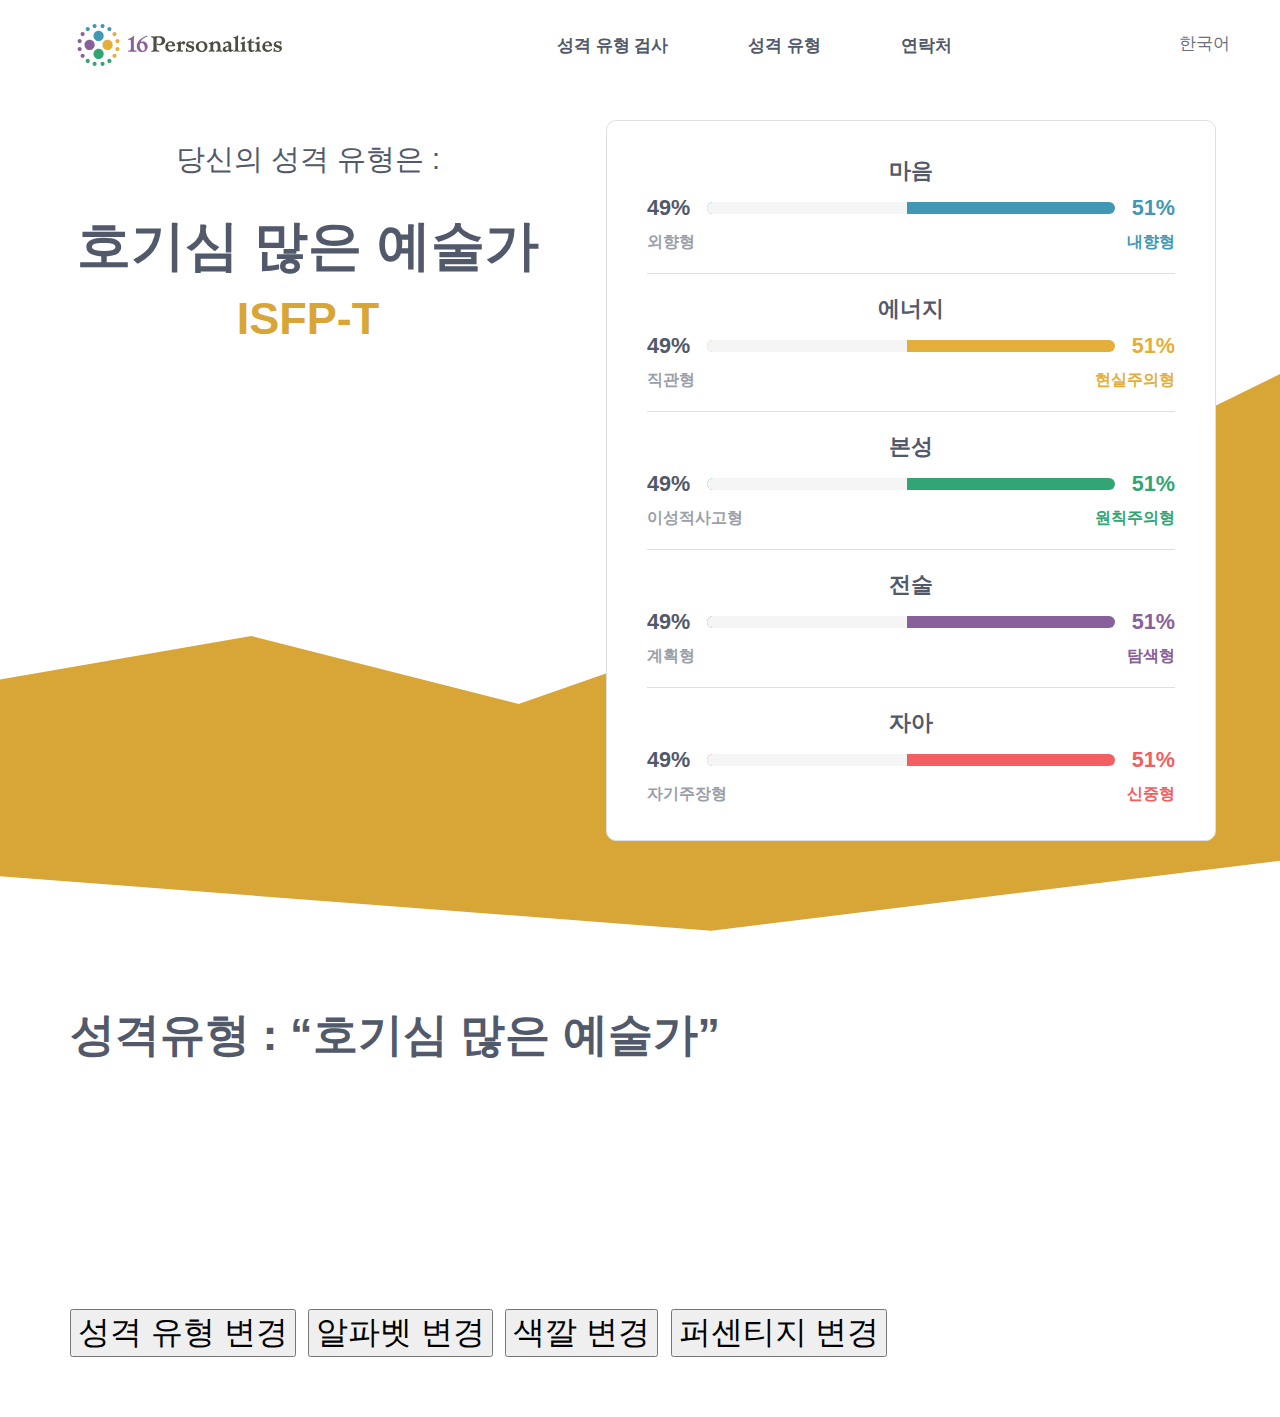
==== mbti/index.html @ fb9e50d7 "Add files via upload" ====
<!DOCTYPE html>
<!-- saved from url=(0051)file:///C:/Users/dosa5/Desktop/16Personalities.html -->
<html lang="ko" style="--sticky-sidebar-top:80px;"><head><meta http-equiv="Content-Type" content="text/html; charset=UTF-8">

    <script src="./index_files/jquery-latest.js.다운로드"></script>

                    
<meta http-equiv="X-UA-Compatible" content="IE=edge">
<meta name="viewport" content="width=device-width, initial-scale=1">
<meta name="description" content="">
<meta name="author" content="">

<meta name="csrf-token" content="f0OkvhIRLEYb7i3BD567jKEDoa2pH8Lxc7ZVEc0E">
<meta name="app-version" content="v2.1.1">
<meta name="app-jscdn" content="https://static.neris-assets.com/">
<meta name="app-bs-uid" content="0">
<meta name="api-token" content="">
<meta name="app-locale" content="ko">


<meta property="og:site_name" content="16Personalities">
<meta property="og:url" content="https://www.16personalities.com/ko/%ec%84%b1%ea%b2%a9%ec%9c%a0%ed%98%95-isfp">
<meta property="og:image" content="https://static.neris-assets.com/images/personality-types/headers/fb/isfp-personality-type-header.png">


<title>

    
                    성격유형 : “호기심 많은 예술가” | 16Personalities</title>

    
<link rel="icon" type="image/png" href="https://static.neris-assets.com/images/favicons/favicon-96x96.png" sizes="96x96">
<link rel="icon" type="image/png" href="https://static.neris-assets.com/images/favicons/favicon-32x32.png" sizes="32x32">
<link rel="icon" type="image/png" href="https://static.neris-assets.com/images/favicons/favicon-16x16.png" sizes="16x16">


<link rel="stylesheet" href="./index_files/main-core--7c6d5d.css">
<link rel="stylesheet" href="./index_files/fonts--141580.css">


<link href="./index_files/css2" rel="stylesheet">
<link rel="stylesheet" href="./index_files/font-awesome--0d9504.css">

    <link rel="stylesheet" href="./index_files/international--3be96a.css">
     <link href="./index_files/international--large--d0b7ce.css" rel="stylesheet" media="screen and (min-width: 768px)">
 

 <link href="./index_files/large--2b99c9.css" rel="stylesheet" media="screen and (min-width: 768px)">
 
<link href="./index_files/print--f081cc.css" rel="stylesheet" media="print">

    <link href="./index_files/css" rel="stylesheet" type="text/css">

<link rel="canonical" href="https://www.16personalities.com/ko/%EC%84%B1%EA%B2%A9%EC%9C%A0%ED%98%95-isfp">


    
        <link rel="alternate" hreflang="en" href="https://www.16personalities.com/isfp-personality">
            <link rel="alternate" hreflang="ar" href="https://www.16personalities.com/ar/%d8%b4%d8%ae%d8%b5%d9%8a%d8%a9-isfp">
                <link rel="alternate" hreflang="bg" href="https://www.16personalities.com/bg/%d0%bb%d0%b8%d1%87%d0%bd%d0%be%d1%81%d1%82%d0%b5%d0%bd-%d1%82%d0%b8%d0%bf-isfp">
                <link rel="alternate" hreflang="ch" href="https://www.16personalities.com/ch/isfp-%e4%ba%ba%e6%a0%bc">
                <link rel="alternate" hreflang="cs" href="https://www.16personalities.com/cs/isfp-osobnost">
                <link rel="alternate" hreflang="da" href="https://www.16personalities.com/da/isfp-personlighed">
                <link rel="alternate" hreflang="de" href="https://www.16personalities.com/de/isfp-personlichkeit">
                <link rel="alternate" hreflang="ee" href="https://www.16personalities.com/ee/isfp-isiksus">
                <link rel="alternate" hreflang="es" href="https://www.16personalities.com/es/personalidad-isfp">
                <link rel="alternate" hreflang="el" href="https://www.16personalities.com/el/%cf%84%cf%8d%cf%80%ce%bf%cf%82-%cf%80%cf%81%ce%bf%cf%83%cf%89%cf%80%ce%b9%ce%ba%cf%8c%cf%84%ce%b7%cf%84%ce%b1%cf%82-isfp">
                <link rel="alternate" hreflang="fa" href="https://www.16personalities.com/fa/isfp-%d8%b4%d8%ae%d8%b5%db%8c%d8%aa">
                <link rel="alternate" hreflang="fi" href="https://www.16personalities.com/fi/isfp-persoonallisuus">
                <link rel="alternate" hreflang="fr" href="https://www.16personalities.com/fr/la-personnalite-isfp">
                <link rel="alternate" hreflang="he" href="https://www.16personalities.com/he/isfp-%d7%90%d7%99%d7%a9%d7%99%d7%95%d7%aa">
                <link rel="alternate" hreflang="hi" href="https://www.16personalities.com/hi/isfp-%e0%a4%b5%e0%a5%8d%e0%a4%af%e0%a4%95%e0%a5%8d%e0%a4%a4%e0%a4%bf%e0%a4%a4%e0%a5%8d%e0%a4%b5">
                <link rel="alternate" hreflang="hr" href="https://www.16personalities.com/hr/isfp-osobnost">
                <link rel="alternate" hreflang="hu" href="https://www.16personalities.com/hu/az-isfp-szem%c3%a9lyis%c3%a9g">
                <link rel="alternate" hreflang="id" href="https://www.16personalities.com/id/kepribadian-isfp">
                <link rel="alternate" hreflang="is" href="https://www.16personalities.com/is/pers%c3%b3nuleiki-isfp">
                <link rel="alternate" hreflang="it" href="https://www.16personalities.com/it/personalita-isfp">
                <link rel="alternate" hreflang="ja" href="https://www.16personalities.com/ja/isfp%e5%9e%8b%e3%81%ae%e6%80%a7%e6%a0%bc">
                            <link rel="alternate" hreflang="nl" href="https://www.16personalities.com/nl/isfp-persoonlijkheid">
                <link rel="alternate" hreflang="no" href="https://www.16personalities.com/no/isfp-personlighet">
                <link rel="alternate" hreflang="pl" href="https://www.16personalities.com/pl/osobowosc-isfp">
                <link rel="alternate" hreflang="br" href="https://www.16personalities.com/br/personalidade-isfp">
                <link rel="alternate" hreflang="ro" href="https://www.16personalities.com/ro/personalitate-isfp">
                <link rel="alternate" hreflang="ru" href="https://www.16personalities.com/ru/lichnost-isfp">
                <link rel="alternate" hreflang="sk" href="https://www.16personalities.com/sk/isfp-osobnost">
                <link rel="alternate" hreflang="sl" href="https://www.16personalities.com/sl/isfp-osebnost">
                <link rel="alternate" hreflang="sr" href="https://www.16personalities.com/sr/isfp-licnost">
                <link rel="alternate" hreflang="sv" href="https://www.16personalities.com/sv/isfp-personlighet">
                <link rel="alternate" hreflang="sw" href="https://www.16personalities.com/sw/isfp-wa-nafsi">
                <link rel="alternate" hreflang="th" href="https://www.16personalities.com/th/isfp-%e0%b8%9a%e0%b8%b8%e0%b8%84%e0%b8%84%e0%b8%a5%e0%b8%b4%e0%b8%81%e0%b8%a0%e0%b8%b2%e0%b8%9e">
                <link rel="alternate" hreflang="tr" href="https://www.16personalities.com/tr/isfp-ki%c5%9fili%c4%9fi">
                <link rel="alternate" hreflang="uk" href="https://www.16personalities.com/uk/osobystist-isfp">
            
    


<script>

    (function(w,d,n){w.jscdn=function(){return(d.head.querySelector('meta[name="'+n+'"]')||{}).content||'/'}}(window,document,'app-jscdn'))

    window.ga=window.ga||function(){(ga.q=ga.q||[]).push(arguments)};ga.l=+new Date;

    ga('create', 'UA-27031617-1', 'auto');
    ga('set', 'anonymizeIp', true);

</script>

<script async="" src="./index_files/analytics.js.다운로드"></script>


    <script async="" src="./index_files/js"></script>

    <script>

        window.dataLayer = window.dataLayer || [];
        function gtag(){dataLayer.push(arguments);}
        gtag('js', new Date());

        gtag('config', 'G-7YT1C03C8C', { 'anonymize_ip': true });

    </script>



<style>[v-cloak]{display:none;}</style>
        
        <script type="application/ld+json">
                [{
                  "@context": "http://schema.org",
                  "@type": "BreadcrumbList",
                  "image": "https://static.neris-assets.com/images/personality-types/avatars/isfp-adventurer.svg",
                  "itemListElement": [{
                    "@type": "ListItem",
                    "position": 1,
                    "item": {
                      "@id": "https://www.16personalities.com/ko/%EC%84%B1%EA%B2%A9-%EC%9C%A0%ED%98%95",
                      "name": "성격 유형"
                    }
                  },{
                    "@type": "ListItem",
                    "position": 2,
                    "item": {
                      "@id": "https://www.16personalities.com/ko/%EC%84%B1%EA%B2%A9-%EC%9C%A0%ED%98%95#explorers",
                                      "name": "탐험가형"
                                  }
          },{
            "@type": "ListItem",
            "position": 3,
            "item": {
              "@id": "https://www.16personalities.com/ko/%EC%84%B1%EA%B2%A9%EC%9C%A0%ED%98%95-isfp",
                      "name": "성격유형 : “호기심 많은 예술가” (ISFP-A / ISFP-T)"
                    }
                  }
                ]},
                {
                    "@context": "http://schema.org",
                    "@type": "Article",
                    "name": "성격유형 : “호기심 많은 예술가” (ISFP-A / ISFP-T)",
                    "url": "https://www.16personalities.com/ko/%EC%84%B1%EA%B2%A9%EC%9C%A0%ED%98%95-isfp",
                    "author": {
                        "@type": "Organization",
                        "name": "NERIS Analytics Limited"
                    },
                    "datePublished": "2013-08-01",
                    "dateModified": "2019-04-06",
                    "headline": "성격유형 : “호기심 많은 예술가” (ISFP-A / ISFP-T)",
                    "image": {
                        "@type": "ImageObject",
                        "url": "https://static.neris-assets.com/images/personality-types/headers/explorers_Adventurer_ISFP_personality_header.svg",
                        "height": 350,
                        "width": 1170
                    },
                    "publisher": {
                        "@type": "Organization",
                        "name": "NERIS Analytics Limited",
                        "logo": {
                            "@type": "ImageObject",
                            "url": "https://static.neris-assets.com/images/AMP/logo.png",
                            "width": 600,
                            "height": 60
                        }
                    },
                    "mainEntityOfPage": "https://www.16personalities.com/ko/%EC%84%B1%EA%B2%A9%EC%9C%A0%ED%98%95-isfp"
                }]
            </script>

                            <link rel="preload" href="https://animations.neris-assets.com/dialogs/registration/initial.json?v=1" as="fetch" crossorigin="anonymous">
                <link rel="preload" href="https://animations.neris-assets.com/dialogs/registration/confirmation.json?v=1" as="fetch" crossorigin="anonymous">
                <link rel="preload" as="image" href="https://animations.neris-assets.com/dialogs/registration/confirmation.svg?v=1">
            
    <style>.sp-spinner[data-v-11fce37d]{display:inherit}.spinner--icon[data-v-11fce37d]{height:1em;width:1em}.spinner--full .spinner--icon[data-v-11fce37d],.spinner--lg .spinner--icon[data-v-11fce37d]{-webkit-animation:fa-spin 1.2s linear infinite;animation:fa-spin 1.2s linear infinite;color:#f5f5f5;height:2.5em;width:2.5em}@media (min-width:768px){.spinner--full .spinner--icon[data-v-11fce37d],.spinner--lg .spinner--icon[data-v-11fce37d]{height:4em;width:4em}}@media (min-width:992px){.spinner--full .spinner--icon[data-v-11fce37d],.spinner--lg .spinner--icon[data-v-11fce37d]{height:5em;width:5em}}
</style><link rel="prefetch" as="script" href="https://static.neris-assets.com/js/checkout--45645a.js"><link rel="prefetch" as="script" href="https://static.neris-assets.com/js/92394--7562c3.js"><link rel="prefetch" as="script" href="https://static.neris-assets.com/js/7279--16f780.js"><link rel="prefetch" as="script" href="https://static.neris-assets.com/js/83009--134d1a.js"><link rel="prefetch" as="script" href="https://static.neris-assets.com/js/53748--2241e0.js"><link rel="prefetch" as="script" href="https://static.neris-assets.com/js/22582--a9fa51.js"><link rel="prefetch" as="script" href="https://static.neris-assets.com/js/37234--cc5911.js"><link rel="prefetch" as="script" href="https://static.neris-assets.com/js/43478--181d97.js"><link rel="prefetch" as="script" href="https://static.neris-assets.com/js/82558--9054b4.js"><link rel="prefetch" as="script" href="https://static.neris-assets.com/js/54268--eef87f.js"><link rel="prefetch" as="script" href="https://static.neris-assets.com/js/24899--240e20.js"><link rel="prefetch" as="script" href="https://static.neris-assets.com/js/32840--271d12.js"><link rel="prefetch" as="script" href="https://static.neris-assets.com/js/78129--01c578.js"><link rel="prefetch" as="script" href="https://static.neris-assets.com/js/40934--c5d3ab.js"><link rel="prefetch" as="script" href="https://static.neris-assets.com/js/18504--301866.js"><link rel="prefetch" as="script" href="https://static.neris-assets.com/js/4033--2aeffd.js"><link rel="prefetch" as="script" href="https://static.neris-assets.com/js/13571--b2e415.js"><link rel="prefetch" as="script" href="https://static.neris-assets.com/js/15452--45f903.js"><link rel="prefetch" as="script" href="https://static.neris-assets.com/js/17628--efae66.js"><link rel="prefetch" as="script" href="https://static.neris-assets.com/js/60326--493507.js"><link rel="prefetch" as="script" href="https://static.neris-assets.com/js/42808--027ef4.js"><link rel="prefetch" as="script" href="https://static.neris-assets.com/js/78417--e540f3.js"><link rel="prefetch" as="script" href="https://static.neris-assets.com/js/28288--0ba880.js"><link rel="prefetch" as="script" href="https://static.neris-assets.com/js/45685--3c5ac4.js"><link rel="prefetch" as="script" href="https://static.neris-assets.com/js/81673--ee48e9.js"><link rel="prefetch" as="script" href="https://static.neris-assets.com/js/3732--6ff400.js"><link rel="prefetch" as="script" href="https://static.neris-assets.com/js/59973--143ba3.js"><link rel="prefetch" as="script" href="https://static.neris-assets.com/js/35402--593fba.js"><link rel="prefetch" as="script" href="https://static.neris-assets.com/js/45607--cd224e.js"><link rel="prefetch" as="script" href="https://static.neris-assets.com/js/1942--f338b0.js"><link rel="prefetch" as="script" href="https://static.neris-assets.com/js/47283--8aa9d0.js"><link rel="prefetch" as="script" href="https://static.neris-assets.com/js/37596--8ea7ff.js"><link rel="prefetch" as="script" href="https://static.neris-assets.com/js/11498--178cdd.js"><link rel="prefetch" as="script" href="https://static.neris-assets.com/js/86536--02fcce.js"><link rel="prefetch" as="script" href="https://static.neris-assets.com/js/35653--6f24a9.js"><link rel="prefetch" as="script" href="https://static.neris-assets.com/js/48251--0450ab.js"><link rel="prefetch" as="script" href="https://static.neris-assets.com/js/79813--54242e.js"><link rel="prefetch" as="script" href="https://static.neris-assets.com/js/51177--1f5f2c.js"><link rel="prefetch" as="script" href="https://static.neris-assets.com/js/49177--1e79a8.js"><link rel="prefetch" as="script" href="https://static.neris-assets.com/js/89962--21dcd4.js"><link rel="prefetch" as="script" href="https://static.neris-assets.com/js/31600--3498ad.js"><link rel="prefetch" as="script" href="https://static.neris-assets.com/js/31482--83768f.js"><link rel="prefetch" as="script" href="https://static.neris-assets.com/js/97319--1a4629.js"><link rel="prefetch" as="script" href="https://static.neris-assets.com/js/21658--a8bcb8.js"><link rel="prefetch" as="script" href="https://static.neris-assets.com/js/54370--935bc8.js"><link rel="prefetch" as="script" href="https://static.neris-assets.com/js/13422--479126.js"><link rel="prefetch" as="script" href="https://static.neris-assets.com/js/48074--691cf3.js"><link rel="prefetch" as="script" href="https://static.neris-assets.com/js/65356--0e1bb2.js"><link rel="prefetch" as="script" href="https://static.neris-assets.com/js/67573--07af5b.js"><link rel="prefetch" as="script" href="https://static.neris-assets.com/js/66937--ce1aaa.js"><link rel="prefetch" as="script" href="https://static.neris-assets.com/js/9549--fecd17.js"><link rel="prefetch" as="script" href="https://static.neris-assets.com/js/13013--f81899.js"><link rel="prefetch" as="script" href="https://static.neris-assets.com/js/73280--94cd93.js"><link rel="prefetch" as="script" href="https://static.neris-assets.com/js/77935--6f47c6.js"><link rel="prefetch" as="script" href="https://static.neris-assets.com/js/71426--c4b299.js"><link rel="prefetch" as="script" href="https://static.neris-assets.com/js/80081--664cc3.js"><link rel="prefetch" as="script" href="https://static.neris-assets.com/js/16043--ff3252.js"><link rel="prefetch" as="script" href="https://static.neris-assets.com/js/93590--29070a.js"><link rel="prefetch" as="script" href="https://static.neris-assets.com/js/18397--3b8754.js"><link rel="prefetch" as="script" href="https://static.neris-assets.com/js/98432--53029f.js"><link rel="prefetch" as="script" href="https://static.neris-assets.com/js/89830--d7858d.js"><link rel="prefetch" as="script" href="https://static.neris-assets.com/js/59737--b4506c.js"><link rel="prefetch" as="script" href="https://static.neris-assets.com/js/70780--2ea759.js"><link rel="prefetch" as="script" href="https://static.neris-assets.com/js/18721--05ad79.js"><link rel="prefetch" as="script" href="https://static.neris-assets.com/js/66249--ace162.js"><link rel="prefetch" as="script" href="https://static.neris-assets.com/js/1126--8e635e.js"><link rel="prefetch" as="script" href="https://static.neris-assets.com/js/36498--dca9f4.js"><link rel="prefetch" as="script" href="https://static.neris-assets.com/js/58838--b50bc4.js"><link rel="prefetch" as="script" href="https://static.neris-assets.com/js/45667--ff6ac4.js"><link rel="prefetch" as="script" href="https://static.neris-assets.com/js/58954--25bdf6.js"><link rel="prefetch" as="script" href="https://static.neris-assets.com/js/94391--3441de.js"><link rel="prefetch" as="script" href="https://static.neris-assets.com/js/91021--0b074a.js"><link rel="prefetch" as="script" href="https://static.neris-assets.com/js/36497--6ca2c5.js"><link rel="prefetch" as="script" href="https://static.neris-assets.com/js/2651--a8edf9.js"><link rel="prefetch" as="script" href="https://static.neris-assets.com/js/25585--da3437.js"><link rel="prefetch" as="script" href="https://static.neris-assets.com/js/26240--dd9f9f.js"><link rel="prefetch" as="script" href="https://static.neris-assets.com/js/38261--514785.js"><link rel="prefetch" as="script" href="https://static.neris-assets.com/js/2223--5b4ed9.js"><link rel="prefetch" as="script" href="https://static.neris-assets.com/js/10310--26f95b.js"><link rel="prefetch" as="script" href="https://static.neris-assets.com/js/78430--c8f123.js"><link rel="prefetch" as="script" href="https://static.neris-assets.com/js/98348--2ab3c9.js"><link rel="prefetch" as="script" href="https://static.neris-assets.com/js/29790--7954f8.js"><link rel="prefetch" as="script" href="https://static.neris-assets.com/js/94265--d217d1.js"><link rel="prefetch" as="script" href="https://static.neris-assets.com/js/90450--8a0079.js"><link rel="prefetch" as="script" href="https://static.neris-assets.com/js/35482--a0f6ec.js"><link rel="prefetch" as="script" href="https://static.neris-assets.com/js/82336--2ed8b0.js"><link rel="prefetch" as="script" href="https://static.neris-assets.com/js/49130--d55442.js"><link rel="prefetch" as="script" href="https://static.neris-assets.com/js/80167--b2b071.js"><link rel="prefetch" as="script" href="https://static.neris-assets.com/js/439--14fd3d.js"><link rel="prefetch" as="script" href="https://static.neris-assets.com/js/37365--ca323d.js"><link rel="prefetch" as="script" href="https://static.neris-assets.com/js/52538--597c6d.js"><link rel="prefetch" as="script" href="https://static.neris-assets.com/js/team-show--b912b5.js"><link rel="prefetch" as="script" href="https://static.neris-assets.com/js/6801--c7853c.js"><link rel="prefetch" as="script" href="https://static.neris-assets.com/js/team-billing--1fb86f.js"><link rel="prefetch" as="script" href="https://static.neris-assets.com/js/13805--b65e6e.js"><link rel="prefetch" as="script" href="https://static.neris-assets.com/js/27128--8af506.js"><link rel="prefetch" as="script" href="https://static.neris-assets.com/js/56768--e5ebea.js"><link rel="prefetch" as="script" href="https://static.neris-assets.com/js/80266--d0c327.js"><link rel="prefetch" as="script" href="https://static.neris-assets.com/js/73959--d20e61.js"><link rel="prefetch" as="script" href="https://static.neris-assets.com/js/86488--d6b8ae.js"><link rel="prefetch" as="script" href="https://static.neris-assets.com/js/6628--316bed.js"><link rel="prefetch" as="script" href="https://static.neris-assets.com/js/16248--0dea05.js"><link rel="prefetch" as="script" href="https://static.neris-assets.com/js/40566--c350e2.js"><link rel="prefetch" as="script" href="https://static.neris-assets.com/js/11909--f34490.js"><link rel="prefetch" as="script" href="https://static.neris-assets.com/js/15474--7da020.js"><link rel="prefetch" as="script" href="https://static.neris-assets.com/js/86303--009160.js"><link rel="prefetch" as="script" href="https://static.neris-assets.com/js/36248--8656c7.js"><link rel="prefetch" as="script" href="https://static.neris-assets.com/js/64162--39a284.js"><link rel="prefetch" as="script" href="https://static.neris-assets.com/js/61867--874c50.js"><link rel="prefetch" as="script" href="https://static.neris-assets.com/js/59314--21762a.js"><link rel="prefetch" as="script" href="https://static.neris-assets.com/js/30551--24260e.js"><link rel="prefetch" as="script" href="https://static.neris-assets.com/js/96391--ea6bbc.js"><link rel="prefetch" as="script" href="https://static.neris-assets.com/js/2509--9b4893.js"><link rel="prefetch" as="script" href="https://static.neris-assets.com/js/40997--d1d283.js"><link rel="prefetch" as="script" href="https://static.neris-assets.com/js/78241--2e54e8.js"><link rel="prefetch" as="script" href="https://static.neris-assets.com/js/6997--47a9b1.js"><link rel="prefetch" as="script" href="https://static.neris-assets.com/js/52146--64824a.js"><link rel="prefetch" as="script" href="https://static.neris-assets.com/js/76372--adabf9.js"><link rel="prefetch" as="script" href="https://static.neris-assets.com/js/89238--4e7a5d.js"><link rel="prefetch" as="script" href="https://static.neris-assets.com/js/30270--cd0ef2.js"><link rel="prefetch" as="script" href="https://static.neris-assets.com/js/73549--30092e.js"><link rel="prefetch" as="script" href="https://static.neris-assets.com/js/22102--242cef.js"><style>.sp-nav__mobiletoggle[data-v-c96a5e24]{background-color:#88619a;border:0 solid transparent;box-shadow:0 0 0 transparent;-webkit-clip-path:polygon(18% 0,100% 0,100% 100%,0 78%);clip-path:polygon(18% 0,100% 0,100% 100%,0 78%);cursor:pointer;height:61px;position:absolute;right:0;text-shadow:0 0 0 transparent;top:0;transition:all .2s ease-in-out;width:63px}.sp-nav__mobiletoggle[data-v-c96a5e24]:focus{background-color:#7a578a}@media (min-width:550px){.sp-nav__mobiletoggle[data-v-c96a5e24]{height:80px;width:75px}}@media (min-width:992px){.sp-nav__mobiletoggle[data-v-c96a5e24]{display:none}}.sp-nav__mobiletoggle .bars[data-v-c96a5e24]{color:#fff;height:21px;position:absolute;right:17px;top:19px;width:21px}@media (min-width:550px){.sp-nav__mobiletoggle .bars[data-v-c96a5e24]{height:25px;right:21px;top:27px;width:25px}}@media (min-width:1200px){.sp-nav__mobiletoggle .bars[data-v-c96a5e24]{height:36px;right:27px;top:35px;width:36px}}.sp-nav__mobiletoggle.is--open[data-v-c96a5e24]{background-color:#f6f6f7;height:61px;width:63px}.sp-nav__mobiletoggle.is--open .i[data-v-c96a5e24]{left:calc(50% - 6px);position:absolute;top:calc(50% - 13px)}.sp-nav__mobiletoggle.is--open .i svg[data-v-c96a5e24]{height:20px;width:20px}.sp-nav__mobiletoggle.is--open .i svg path[data-v-c96a5e24]{fill:#51596a}</style><style>.sp-nav__mobile{bottom:0;display:flex;left:0;opacity:0;pointer-events:none;position:fixed;right:0;top:0;transform:scale(.9);transform-origin:100% 0;transition:all .1s ease-in-out;z-index:22}.sp-nav__mobile.is--open{opacity:1;pointer-events:auto;transform:scale(1)}.sp-nav__mobile.is--open .menu{box-shadow:0 30px 100px -20px rgba(50,50,70,.5),0 30px 50px -30px rgba(0,0,0,.2),0 15px 60px 0 rgba(0,0,0,.01)}.sp-nav__mobile .nav__background{background-color:#b5b5b5;flex:0 0 60px;opacity:.5;width:60px}@media (min-width:400px){.sp-nav__mobile .nav__background{flex:none;flex-grow:1;width:auto}}</style><style>.sp-modal[data-v-78a81217] .modal__dialog{max-width:610px}.sp-modal[data-v-78a81217] .modal__footer{padding-top:0;text-align:left}@media (min-width:460px){.search__list[data-v-78a81217]{display:flex;flex-wrap:wrap}}.search__list label[data-v-78a81217]{color:#51596a;display:block;flex:0 0 100%;font-size:.875rem;font-weight:700;line-height:1.571;margin-bottom:10px;text-decoration:none;text-transform:uppercase}@media (min-width:1200px){.search__list label[data-v-78a81217]{line-height:1.857}}.search__list label.button--link[data-v-78a81217]{margin-top:-3px;vertical-align:top}.search__list label .sp-icon.icon--inherit[data-v-78a81217],.search__list label.button--link .sp-icon.icon--inherit[data-v-78a81217]{height:14px;width:14px}.search__list ul[data-v-78a81217]{flex:0 0 50%;list-style-type:none;margin:0;padding:0}.search__list ul:last-child li[data-v-78a81217]:last-child{margin:0}@media (min-width:768px){.search__list ul li[data-v-78a81217]:last-child{margin:0}}.search__list li[data-v-78a81217]{font-size:.875rem;line-height:1.571;margin:0 0 5px;padding:0}@media (min-width:768px){.search__list li[data-v-78a81217]{font-size:1rem;line-height:1.5}}@media (min-width:1200px){.search__list li[data-v-78a81217]{line-height:1.75}}
</style><style>.why-register[data-v-34d7303f] .modal__title{font-size:1.5rem}@media (min-width:768px){.why-register[data-v-34d7303f] .modal__title{font-size:2rem}}.why-register .points[data-v-34d7303f]{max-height:270px;overflow:hidden;overflow-y:auto}@media (min-height:900px){.why-register .points[data-v-34d7303f]{max-height:none;overflow-y:hidden}}@media (min-width:992px){.why-register .points[data-v-34d7303f]{align-items:flex-start;display:flex;flex-wrap:wrap;justify-content:space-between}}.why-register .points .why[data-v-34d7303f]{align-items:center;display:flex;flex-direction:column;margin-bottom:20px}@media (min-width:460px){.why-register .points .why[data-v-34d7303f]{flex-direction:row;margin:10px 0 20px}}@media (min-width:992px){.why-register .points .why[data-v-34d7303f]{align-items:flex-start;flex:0 0 48%;margin:10px 0;max-width:48%;width:45%}}.why-register .points .why img[data-v-34d7303f]{flex:0 0 60px;height:60px;margin-bottom:20px;width:60px}@media (min-width:460px){.why-register .points .why img[data-v-34d7303f]{margin:0 20px 0 0}}@media (min-height:900px){.why-register .points .why img[data-v-34d7303f]{flex:0 0 75px;height:75px;width:75px}}.why-register .points .why .info[data-v-34d7303f]{text-align:center}@media (min-width:460px){.why-register .points .why .info[data-v-34d7303f]{text-align:left}}.why-register .points .why .info .point[data-v-34d7303f]{font-weight:600;margin-bottom:15px}@media (min-height:900px){.why-register .points .why .info .point[data-v-34d7303f]{font-size:1.2em}}.why-register .points .why .info .description[data-v-34d7303f]{font-size:.8em;line-height:1.7}@media (min-height:900px){.why-register .points .why .info .description[data-v-34d7303f]{font-size:1em}}</style><style>body.has--error-modal .navbar,body.has--error-modal main{filter:blur(3px)}
</style><style>.sp-modal.is--error.modal--center[data-v-33580a2a] .modal__body,.sp-modal.is--error.modal--center[data-v-33580a2a] .modal__header{text-align:center}.sp-modal.is--error[data-v-33580a2a] .modal__footer{padding-top:0}.sp-modal.is--error[data-v-33580a2a] .modal__shade{top:100%;z-index:0}.sp-modal.is--error[data-v-33580a2a] .modal__shade svg{padding-top:40px}@media (min-width:768px){.sp-modal.is--error[data-v-33580a2a] .modal__shade svg{padding-top:50px}}@media (min-width:1200px){.sp-modal.is--error[data-v-33580a2a] .modal__shade svg{padding-top:40px}}.sp-modal.is--error[data-v-33580a2a] .error__animation{margin:0 auto 30px;max-width:300px}.sp-modal.is--error[data-v-33580a2a] .error__animation>.image{max-width:100%}
</style><style>@media (max-width:767px){[data-v-7628d350] .modal__actions{text-align:left}}</style><style>input[data-v-44966a3c],textarea[data-v-44966a3c]{-webkit-appearance:none;background-color:#fff;border:1px solid #cccfd4;border-radius:5px;box-shadow:inset 0 1px 0 0 rgba(81,89,106,.05);color:#51596a;font-size:1rem;height:50px;line-height:1.5;max-width:100%;outline:0;padding:10px 15px;transition:all .2s ease-in-out}@media (min-width:1200px){input[data-v-44966a3c],textarea[data-v-44966a3c]{font-size:1.125rem;height:60px;line-height:1.67;padding:15px 25px}}input[data-v-44966a3c]::-webkit-input-placeholder,textarea[data-v-44966a3c]::-webkit-input-placeholder{color:#abafb8}input[data-v-44966a3c]::-moz-placeholder,textarea[data-v-44966a3c]::-moz-placeholder{color:#abafb8}input[data-v-44966a3c]:-ms-input-placeholder,textarea[data-v-44966a3c]:-ms-input-placeholder{color:#abafb8}input[data-v-44966a3c]:-moz-placeholder,textarea[data-v-44966a3c]:-moz-placeholder{color:#abafb8}input[data-v-44966a3c]:-webkit-autofill,textarea[data-v-44966a3c]:-webkit-autofill{-webkit-text-fill-color:#51596a;box-shadow:inset 0 2px 0 0 rgba(81,89,106,.05),inset 0 0 0 50px #fff}input[data-v-44966a3c]:-webkit-autofill:focus,textarea[data-v-44966a3c]:-webkit-autofill:focus{-webkit-text-fill-color:#51596a;box-shadow:0 0 6px 0 rgba(80,169,170,.3),inset 0 2px 0 0 rgba(81,89,106,.05),inset 0 0 0 50px #fff}input[data-v-44966a3c]::selection,textarea[data-v-44966a3c]::selection{background:#c0dee8}input[data-v-44966a3c]::-moz-selection,textarea[data-v-44966a3c]::-moz-selection{background:#c0dee8}input[data-v-44966a3c]:focus,textarea[data-v-44966a3c]:focus{border-color:#4298b4;box-shadow:0 0 6px 0 rgba(80,169,170,.3),inset 0 1px 0 0 rgba(81,89,106,.05)}input[data-v-44966a3c]:hover,textarea[data-v-44966a3c]:hover{border-color:#4298b4}input[data-v-44966a3c]:disabled,textarea[data-v-44966a3c]:disabled{border-color:#dddfe2;color:#51596a;opacity:.5;pointer-events:none}input[data-v-44966a3c]:invalid:not(.ignore--validation),textarea[data-v-44966a3c]:invalid:not(.ignore--validation){border-color:#f25e62!important}input[data-v-44966a3c]:invalid:not(.ignore--validation):hover,textarea[data-v-44966a3c]:invalid:not(.ignore--validation):hover{border-color:#cd4f53}input[data-v-44966a3c]:invalid:not(.ignore--validation):not(:focus),textarea[data-v-44966a3c]:invalid:not(.ignore--validation):not(:focus){box-shadow:inset 0 1px 0 0 rgba(81,89,106,.05)!important}input[data-v-44966a3c]:invalid:not(.ignore--validation):focus,textarea[data-v-44966a3c]:invalid:not(.ignore--validation):focus{box-shadow:0 0 6px 0 rgba(220,105,80,.3),inset 0 1px 0 0 rgba(81,89,106,.05)!important}.is--readonly input[data-v-44966a3c],.is--readonly textarea[data-v-44966a3c]{cursor:pointer}.input__textarea[data-v-44966a3c]{max-width:100%;width:100%}.input__textarea.input__grower[data-v-44966a3c]{display:grid}.input__textarea.input__grower[data-v-44966a3c]:after{content:attr(data-replicated-value) " ";visibility:hidden;white-space:pre-wrap}.input__textarea.input__grower>textarea[data-v-44966a3c]{overflow:hidden}.input__textarea.input__grower[data-v-44966a3c]:after,.input__textarea.input__grower>textarea[data-v-44966a3c]{background-color:#fff;grid-area:1/1/2/2;height:unset}@media (min-width:1200px){.input__textarea.input__grower[data-v-44966a3c]:after,.input__textarea.input__grower>textarea[data-v-44966a3c]{height:unset}}.input__textarea textarea[data-v-44966a3c]{height:50px;min-height:50px;resize:vertical}@media (min-width:1200px){.input__textarea textarea[data-v-44966a3c]{height:62px;min-height:62px}}.input__textarea.textarea--md textarea[data-v-44966a3c]{height:100px;min-height:100px}@media (min-width:1200px){.input__textarea.textarea--md textarea[data-v-44966a3c]{height:122px;min-height:122px}}.input__textarea.textarea--lg textarea[data-v-44966a3c]{height:150px;min-height:150px}@media (min-width:1200px){.input__textarea.textarea--lg textarea[data-v-44966a3c]{height:182px;min-height:182px}}.input__copied[data-v-44966a3c]{background-color:#dceeee;border-radius:5px;display:none;font-size:.7em;font-weight:600;height:26px;padding:4px 7px;position:absolute;top:calc(50% - 13px);z-index:1}.input__copied.copied[data-v-44966a3c]{display:block}
</style><style>
/*# sourceMappingURL=[data-uri] */</style><style>.sp-modal[data-v-8dedb0b2]{align-items:center;bottom:0;display:flex;justify-content:center;left:0;position:fixed;right:0;top:0}.modal__dialog[data-v-8dedb0b2]{background-color:#fff;border-radius:10px;box-shadow:0 10px 40px 0 rgba(29,36,50,.1);max-height:90vh;max-width:540px;overflow:hidden;overflow-y:auto;position:relative;text-align:center;width:90%;width:calc(100% - 30px)}.modal__actions[data-v-8dedb0b2],.modal__body[data-v-8dedb0b2],.modal__footer[data-v-8dedb0b2],.modal__header[data-v-8dedb0b2]{padding-left:20px;padding-right:20px}@media (min-width:768px){.modal__actions[data-v-8dedb0b2],.modal__body[data-v-8dedb0b2],.modal__footer[data-v-8dedb0b2],.modal__header[data-v-8dedb0b2]{padding-left:60px;padding-right:60px}}.modal__actions[data-v-8dedb0b2]:empty,.modal__body[data-v-8dedb0b2]:empty,.modal__footer[data-v-8dedb0b2]:empty,.modal__header[data-v-8dedb0b2]:empty{padding:0}[data-v-8dedb0b2] .modal__body>:last-child,[data-v-8dedb0b2] .modal__footer>:last-child{margin-bottom:0}.modal__header[data-v-8dedb0b2]{padding-bottom:10px;padding-top:20px}@media (min-width:768px){.modal__header[data-v-8dedb0b2]{padding-top:60px}}[data-v-8dedb0b2] .modal__title{font-size:1.625rem;line-height:1.461;margin:0}@media (min-width:768px){[data-v-8dedb0b2] .modal__title{font-size:1.75rem;line-height:1.571}}@media (min-width:1200px){[data-v-8dedb0b2] .modal__title{font-size:2rem;line-height:1.5625}}.modal__body[data-v-8dedb0b2]{font-size:.875rem;line-height:1.571;padding-bottom:20px;position:relative;z-index:1}@media (min-width:768px){.modal__body[data-v-8dedb0b2]{font-size:1rem;line-height:1.5}}@media (min-width:1200px){.modal__body[data-v-8dedb0b2]{line-height:1.75}}@media (min-width:768px){.modal__body[data-v-8dedb0b2]{padding-bottom:30px}}[data-v-8dedb0b2] .modal__body>.inputgroup:first-child{margin-top:10px}@media (min-width:768px){[data-v-8dedb0b2] .modal__body>.inputgroup:first-child{margin-top:20px}}[data-v-8dedb0b2] .modal__body>.inputgroup:last-child{margin-bottom:10px}@media (min-width:768px){[data-v-8dedb0b2] .modal__body>.inputgroup:last-child{margin-bottom:0}}[data-v-8dedb0b2] .modal__body>:last-child{margin-bottom:0}.modal__actions[data-v-8dedb0b2]:last-child,.modal__footer[data-v-8dedb0b2]{padding-bottom:20px}@media (min-width:768px){.modal__actions[data-v-8dedb0b2]:last-child,.modal__footer[data-v-8dedb0b2]{padding-bottom:60px}}.modal__actions[data-v-8dedb0b2]{font-size:.875rem;line-height:1.571;padding-bottom:20px;position:relative}@media (min-width:768px){.modal__actions[data-v-8dedb0b2]{font-size:1rem;line-height:1.5}}@media (min-width:1200px){.modal__actions[data-v-8dedb0b2]{line-height:1.75}}@media (min-width:768px){.modal__actions[data-v-8dedb0b2]{padding-bottom:30px}}.modal__actions[data-v-8dedb0b2] .sp-button{vertical-align:middle}.modal__actions[data-v-8dedb0b2] .sp-button.button--link{padding-top:2px}.has__footer--center .modal__actions[data-v-8dedb0b2] .sp-button+.sp-button,.has__footer--full .modal__actions[data-v-8dedb0b2] .sp-button+.sp-button{margin-top:20px;padding-top:0}@media (min-width:1200px){.has__footer--center .modal__actions[data-v-8dedb0b2] .sp-button+.sp-button,.has__footer--full .modal__actions[data-v-8dedb0b2] .sp-button+.sp-button{margin-top:30px}}.has__footer--inline .modal__actions[data-v-8dedb0b2] .sp-button+.sp-button,.has__footer--left .modal__actions[data-v-8dedb0b2] .sp-button+.sp-button{margin-left:10px}@media (min-width:768px){.has__footer--inline .modal__actions[data-v-8dedb0b2] .sp-button+.sp-button,.has__footer--left .modal__actions[data-v-8dedb0b2] .sp-button+.sp-button{margin-left:20px}}.has__footer--left .modal__actions[data-v-8dedb0b2]{text-align:left}.has__footer--center .modal__actions[data-v-8dedb0b2]{align-items:center;display:flex;flex-direction:column;flex-wrap:wrap;justify-content:center;text-align:center}.modal__footer[data-v-8dedb0b2]{color:#89909b;font-size:.875rem;line-height:1.571}@media (min-width:1200px){.modal__footer[data-v-8dedb0b2]{line-height:1.857}}.is--shaded .modal__footer[data-v-8dedb0b2]:empty{padding:0}.modal__shade[data-v-8dedb0b2]{background:#f6f6f7;height:100%;left:0;position:absolute;top:0;width:100%;z-index:-1}.modal__shade svg[data-v-8dedb0b2]{background:#fff;background-image:linear-gradient(#fff 90%,#f6f6f7 0);display:block;padding-top:12px}@media (min-width:768px){.modal__shade svg[data-v-8dedb0b2]{margin-top:-10px;padding-top:0}}@media (min-width:1200px){.modal__shade svg[data-v-8dedb0b2]{margin-top:-20px}}.modal__shade svg path[data-v-8dedb0b2]{fill:#f6f6f7}.modal__close[data-v-8dedb0b2]{position:absolute;right:5px;top:5px}@media (min-width:768px){.modal__close[data-v-8dedb0b2]{right:15px;top:15px}}.modal__actions[data-v-8dedb0b2] .button--link,.modal__cancel[data-v-8dedb0b2]{font-size:.875rem;line-height:1.571}@media (min-width:768px){.modal__actions[data-v-8dedb0b2] .button--link,.modal__cancel[data-v-8dedb0b2]{font-size:1rem;line-height:1.5}}@media (min-width:1200px){.modal__actions[data-v-8dedb0b2] .button--link,.modal__cancel[data-v-8dedb0b2]{line-height:1.75}}.modal__illustration[data-v-8dedb0b2]{margin-bottom:20px;margin-left:auto;margin-right:auto;max-width:200px}@media (min-width:1200px){.modal__illustration[data-v-8dedb0b2]{margin-bottom:30px}}@media (min-width:768px){.modal__illustration[data-v-8dedb0b2]{max-width:300px}}.modal__header .modal__illustration[data-v-8dedb0b2]:first-child{margin-top:20px}@media (min-width:768px){.modal__header .modal__illustration[data-v-8dedb0b2]:first-child{margin-top:0}}.modal__ilustration[data-v-8dedb0b2] .image{max-width:100%}@media (min-width:992px){.modal--lg .modal__dialog[data-v-8dedb0b2]{max-width:900px;width:900px}}.modal--left .modal__dialog[data-v-8dedb0b2]{text-align:left}.modal--right .modal__dialog[data-v-8dedb0b2]{text-align:right}.modal--center .modal__body[data-v-8dedb0b2],.modal--center .modal__header[data-v-8dedb0b2],.modal--center.has__footer--inline .modal__actions[data-v-8dedb0b2]{text-align:left}@media (min-width:768px){.modal--center .modal__body[data-v-8dedb0b2],.modal--center .modal__header[data-v-8dedb0b2],.modal--center.has__footer--inline .modal__actions[data-v-8dedb0b2]{text-align:center}}.is--shaded .modal__footer[data-v-8dedb0b2]{background:#f6f6f7}
</style></head>

    <body role="document" class="scrolling--up">

        <div id="main-app" class="main-wrapper int ko"><div class="navbar sticky"><a href="https://www.16personalities.com/ko" class="logo"><img src="./index_files/logo.svg" alt="16Personalities"></a> <nav class="middle-section"><ul><li><a href="https://www.16personalities.com/ko/%EB%AC%B4%EB%A3%8C-%EC%84%B1%EA%B2%A9-%EC%9C%A0%ED%98%95-%EA%B2%80%EC%82%AC">성격 유형 검사</a></li> <li><a href="https://www.16personalities.com/ko/%EC%84%B1%EA%B2%A9-%EC%9C%A0%ED%98%95">성격 유형  </a></li> <li><a href="https://www.16personalities.com/ko/%EC%97%B0%EB%9D%BD%EC%B2%98">연락처</a></li></ul></nav> <div class="right-section"><a href="https://www.16personalities.com/languages" class="with-border no-color language-toggle">한국어</a></div> <button data-v-c96a5e24="" aria-labelledby="mobile-menu-label" aria-expanded="false" class="sp-nav__mobiletoggle"><svg data-v-c96a5e24="" aria-hidden="true" focusable="false" data-prefix="fal" data-icon="bars" role="img" xmlns="http://www.w3.org/2000/svg" viewBox="0 0 448 512" data-fa-i2svg="" class="bars"><path data-v-c96a5e24="" fill="currentColor" d="M442 114H6a6 6 0 0 1-6-6V84a6 6 0 0 1 6-6h436a6 6 0 0 1 6 6v24a6 6 0 0 1-6 6zm0 160H6a6 6 0 0 1-6-6v-24a6 6 0 0 1 6-6h436a6 6 0 0 1 6 6v24a6 6 0 0 1-6 6zm0 160H6a6 6 0 0 1-6-6v-24a6 6 0 0 1 6-6h436a6 6 0 0 1 6 6v24a6 6 0 0 1-6 6z"></path></svg> <span data-v-c96a5e24="" hidden="hidden" id="mobile-menu-label">Main menu</span></button></div> <div aria-labelledby="mobile-menu-label" class="sp-nav__mobile"><div class="nav__background"></div> <div class="menu"><div class="part one padded"><a href="https://www.16personalities.com/ko/%EB%AC%B4%EB%A3%8C-%EC%84%B1%EA%B2%A9-%EC%9C%A0%ED%98%95-%EA%B2%80%EC%82%AC" class="btn btn-action">검사 실시</a></div> <div class="part two"><a href="https://www.16personalities.com/ko/%EB%AC%B4%EB%A3%8C-%EC%84%B1%EA%B2%A9-%EC%9C%A0%ED%98%95-%EA%B2%80%EC%82%AC" class="no-formatting ">성격 유형 검사</a> <a href="https://www.16personalities.com/ko/%EC%84%B1%EA%B2%A9-%EC%9C%A0%ED%98%95" class="no-formatting ">성격 유형  </a> <a href="https://www.16personalities.com/ko/%EC%97%B0%EB%9D%BD%EC%B2%98" class="no-formatting ">연락처</a></div> <div class="part three padded"><a href="https://www.16personalities.com/" class="btn btn-action-2">English version</a></div></div></div> <main class="q-td explorer adventurer"><section class="test-results explorer"><svg viewBox="0 0 1920 835" preserveAspectRatio="none" class="background"><polygon style="fill:#D8A537" points="1920,730 1067,835 0,753.3 0,458.1 377,393 778,495 1242,333 1920,0" class="c1"></polygon></svg> <div class="type-info"><div class="caption">당신의 성격 유형은 :</div> <div class="type-name">
                                호기심 많은 예술가
                            </div> <div class="type-code">ISFP-t</div> <div id="anim_y4e96ztdlr" class="image" data-chunk="animation-chunk"><div class="image animated" style="visibility:hidden;"><svg xmlns="" viewBox="0 0 400 400" width="400" height="400" preserveAspectRatio="xMidYMid meet" style="width: 100%; height: 100%; transform: translate3d(0px, 0px, 0px); content-visibility: visible;"><defs><clippath id="__lottie_element_2"><rect width="400" height="400" x="0" y="0"></rect></clippath></defs></svg></div> <!----></div></div> <div data-chunk="ui-chunk" class="trait-scales comp"><div class="trait mind"><div class="caption">마음</div> <div data-v-f8b837ce="" class="pb-wrp"><div data-v-f8b837ce="" class="bar-wrapper"><div data-v-f8b837ce="" class="percentage a1">49%</div> <div data-v-f8b837ce="" class="bar right-fill" id="EP"><div data-v-f8b837ce="" class="filler" style="width: 49%;" id="EC"></div></div> <div data-v-f8b837ce="" class="percentage right active b1">51%</div></div> <div data-v-f8b837ce="" class="trait-titles"><div data-v-f8b837ce="" class="title left a1">외향형</div> <div data-v-f8b837ce="" class="title right active b1">내향형</div></div></div></div> <div class="trait energy"><div class="caption">에너지</div> <div data-v-f8b837ce="" class="pb-wrp"><div data-v-f8b837ce="" class="bar-wrapper"><div data-v-f8b837ce="" class="percentage a2">49%</div> <div data-v-f8b837ce="" class="bar right-fill" id="NP"><div data-v-f8b837ce="" class="filler" style="width: 49%;" id="NC"></div></div> <div data-v-f8b837ce="" class="percentage right active b2">51%</div></div> <div data-v-f8b837ce="" class="trait-titles"><div data-v-f8b837ce="" class="title left a2">직관형</div> <div data-v-f8b837ce="" class="title right active b2">현실주의형</div></div></div></div> <div class="trait nature"><div class="caption">본성</div> <div data-v-f8b837ce="" class="pb-wrp"><div data-v-f8b837ce="" class="bar-wrapper"><div data-v-f8b837ce="" class="percentage a3">49%</div> <div data-v-f8b837ce="" class="bar right-fill" id="TP"><div data-v-f8b837ce="" class="filler" style="width: 49%;" id="TC"></div></div> <div data-v-f8b837ce="" class="percentage right active b3">51%</div></div> <div data-v-f8b837ce="" class="trait-titles"><div data-v-f8b837ce="" class="title left a3">이성적사고형</div> <div data-v-f8b837ce="" class="title right active b3">원칙주의형</div></div></div></div> <div class="trait tactics"><div class="caption">전술</div> <div data-v-f8b837ce="" class="pb-wrp"><div data-v-f8b837ce="" class="bar-wrapper"><div data-v-f8b837ce="" class="percentage a4">49%</div> <div data-v-f8b837ce="" class="bar right-fill" id="JP"><div data-v-f8b837ce="" class="filler" style="width: 49%;" id="JC"></div></div> <div data-v-f8b837ce="" class="percentage right active b4">51%</div></div> <div data-v-f8b837ce="" class="trait-titles"><div data-v-f8b837ce="" class="title left a4">계획형</div> <div data-v-f8b837ce="" class="title right active b4">탐색형</div></div></div></div> <div class="trait identity"><div class="caption">자아</div> <div data-v-f8b837ce="" class="pb-wrp"><div data-v-f8b837ce="" class="bar-wrapper"><div data-v-f8b837ce="" class="percentage a5">49%</div> <div data-v-f8b837ce="" class="bar right-fill" id="AP"><div data-v-f8b837ce="" class="filler" style="width: 49%;" id="AC"></div></div> <div data-v-f8b837ce="" class="percentage right active b5">51%</div></div> <div data-v-f8b837ce="" class="trait-titles"><div data-v-f8b837ce="" class="title left a5">자기주장형</div> <div data-v-f8b837ce="" class="title right active b5">신중형</div></div></div></div></div></section> <div class="with-sidebars"><article class="main description"><h1>
                                                            성격유형 : “<span class="type-name">호기심 많은 예술가</span>”
         
                                                            <br> <br> <br> <br> <br>
        
<style>button{font-size:70%}</style>
<button id="mbtitype">성격 유형 변경</button>
<button id="mbtialpha">알파벳 변경</button>
<button id="mbticolor">색깔 변경</button>
<button id="mbtirate">퍼센티지 변경</button>

<script>
    $('#mbtitype').click(function(){
        var result=prompt("입력 : ");
        $('.type-name').text(result);
        $('title').text('성격유형 : “'+result+'” | 16Personalities');
    });

    $('#mbtialpha').click(function(){
        var result=prompt("입력 : ");
        $('.type-code').text(result);
    });

    $('#mbticolor').click(function(){
        var result=prompt("입력 : ");
        $('.type-code').css("color", result);
        $('polygon').css("fill", result);
    });

    $('#mbtirate').click(function(){
        var result=prompt("외향형 입력 : (0~49, 51~100의 자연수만)");
        result=result-result%1
        if (result==50 || result<0 || result>100) return 0;
        if (result>50){
            if ($('#EP').hasClass('right-fill')){
                $('#EP').removeClass('right-fill');
                $('#EP').addClass('left-fill');
            }
            $('.a1').css('color','#4298B4');
            $('.b1.percentage').css('color','#51596A');
            $('.b1.title').css('color','#9B9FAA');
        }
        if (result<50){
            if ($('#EP').hasClass('left-fill')){
                $('#EP').removeClass('left-fill');
                $('#EP').addClass('right-fill');
            }
            $('.b1').css('color','#4298B4');
            $('.a1.percentage').css('color','#51596A');
            $('.a1.title').css('color','#9B9FAA');
        }
        $('#EC').css("width",result+"%")
        $('.a1.percentage').text(result+"%");
        $('.b1.percentage').text((100-result)+"%");


        var result=prompt("직관형 입력 : (0~49, 51~100의 자연수만)");
        result=result-result%1
        if (result==50 || result<0 || result>100) return 0;
        if (result>50){
            if ($('#NP').hasClass('right-fill')){
                $('#NP').removeClass('right-fill');
                $('#NP').addClass('left-fill');
            }
            $('.a2').css('color','#E4AE34');
            $('.b2.percentage').css('color','#51596A');
            $('.b2.title').css('color','#9B9FAA');
        }
        if (result<50){
            if ($('#NP').hasClass('left-fill')){
                $('#NP').removeClass('left-fill');
                $('#NP').addClass('right-fill');
            }
            $('.b2').css('color','#E4AE34');
            $('.a2.percentage').css('color','#51596A');
            $('.a2.title').css('color','#9B9FAA');
        }
        $('#NC').css("width",result+"%")
        $('.a2.percentage').text(result+"%");
        $('.b2.percentage').text((100-result)+"%");


        var result=prompt("이성적사고형 입력 : (0~49, 51~100의 자연수만)");
        result=result-result%1
        if (result==50 || result<0 || result>100) return 0;
        if (result>50){
            if ($('#TP').hasClass('right-fill')){
                $('#TP').removeClass('right-fill');
                $('#TP').addClass('left-fill');
            }
            $('.a3').css('color','#33A474');
            $('.b3.percentage').css('color','#51596A');
            $('.b3.title').css('color','#9B9FAA');
        }
        if (result<50){
            if ($('#TP').hasClass('left-fill')){
                $('#TP').removeClass('left-fill');
                $('#TP').addClass('right-fill');
            }
            $('.b3').css('color','#33A474');
            $('.a3.percentage').css('color','#51596A');
            $('.a3.title').css('color','#9B9FAA');
        }
        $('#TC').css("width",result+"%")
        $('.a3.percentage').text(result+"%");
        $('.b3.percentage').text((100-result)+"%");


        var result=prompt("계획형 입력 : (0~49, 51~100의 자연수만)");
        result=result-result%1
        if (result==50 || result<0 || result>100) return 0;
        if (result>50){
            if ($('#JP').hasClass('right-fill')){
                $('#JP').removeClass('right-fill');
                $('#JP').addClass('left-fill');
            }
            $('.a4').css('color','#88619A');
            $('.b4.percentage').css('color','#51596A');
            $('.b4.title').css('color','#9B9FAA');
        }
        if (result<50){
            if ($('#JP').hasClass('left-fill')){
                $('#JP').removeClass('left-fill');
                $('#JP').addClass('right-fill');
            }
            $('.b4').css('color','#88619A');
            $('.a4.percentage').css('color','#51596A');
            $('.a4.title').css('color','#9B9FAA');
        }
        $('#JC').css("width",result+"%")
        $('.a4.percentage').text(result+"%");
        $('.b4.percentage').text((100-result)+"%");


        var result=prompt("자기주장형 입력 : (0~49, 51~100의 자연수만)");
        result=result-result%1
        if (result==50 || result<0 || result>100) return 0;
        if (result>50){
            if ($('#AP').hasClass('right-fill')){
                $('#AP').removeClass('right-fill');
                $('#AP').addClass('left-fill');
            }
            $('.a5').css('color','#F25E62');
            $('.b5.percentage').css('color','#51596A');
            $('.b5.title').css('color','#9B9FAA');
        }
        if (result<50){
            if ($('#AP').hasClass('left-fill')){
                $('#AP').removeClass('left-fill');
                $('#AP').addClass('right-fill');
            }
            $('.b5').css('color','#F25E62');
            $('.a5.percentage').css('color','#51596A');
            $('.a5.title').css('color','#9B9FAA');
        }
        $('#AC').css("width",result+"%")
        $('.a5.percentage').text(result+"%");
        $('.b5.percentage').text((100-result)+"%");
        
    });

</script>

<div class="svg-icons">
    <svg id="spin-icon" xmlns="http://www.w3.org/2000/svg" viewBox="0 0 512 512"><path d="M460.115 373.846l-6.941-4.008c-5.546-3.202-7.564-10.177-4.661-15.886 32.971-64.838 31.167-142.731-5.415-205.954-36.504-63.356-103.118-103.876-175.8-107.701C260.952 39.963 256 34.676 256 28.321v-8.012c0-6.904 5.808-12.337 12.703-11.982 83.552 4.306 160.157 50.861 202.106 123.67 42.069 72.703 44.083 162.322 6.034 236.838-3.14 6.149-10.75 8.462-16.728 5.011z"></path></svg>
</div>

<script src="./index_files/manifest--566eb6.js.다운로드"></script>

<script src="./index_files/app--c5fcc5.js.다운로드"></script>

<script async="" defer="" src="./index_files/vendor-polyfills--bf70b4.js.다운로드"></script></h1></article></div></main></div></body></html>
---- mbti/index_files/main-core--7c6d5d.css ----
html{font-smoothing:antialiased;font-size:16px;touch-action:manipulation}body,html{height:100%}body{color:#51596a;font-family:Open Sans,Helvetica Neue,Arial;font-size:1.125em;margin:0;transition:padding-top .2s ease-in-out}main{display:block}.main-wrapper{height:auto;margin:0 auto;min-height:calc(100% - 355px)}p{line-height:1.8;margin-bottom:17px}h1{-webkit-font-smoothing:antialiased;-moz-osx-font-smoothing:grayscale;color:#484e50;color:#51596a;font-family:Montserrat,Helvetica Neue,Arial,sans-serif;font-size:2.9em;line-height:1.3;margin:30px 0 20px}h1.underlined{border-bottom:1px solid #dddfe2;font-size:1.5em;font-weight:600;margin:0 0 30px;padding:30px 20px}h2{font-size:2.3em;letter-spacing:unset;line-height:1.3;margin:0 0 30px;padding:0}h2,h3,h4,h5,h6{-webkit-font-smoothing:antialiased;-moz-osx-font-smoothing:grayscale;color:#51596a;font-family:Montserrat,Helvetica Neue,Arial,sans-serif;font-weight:600}h3,h4,h5,h6{line-height:1.5}h3{font-size:1.8em}h4{font-size:1.5em;margin:30px 0}a{color:#4298b4;transition:color .1s ease-out}a:active,a:focus,a:hover{color:#388199}a.btn{color:#fff}a.btn.btn-default,a.btn.btn-white{color:#51596a}a.no-formatting{color:inherit;text-decoration:none}a.no-formatting:active,a.no-formatting:focus,a.no-formatting:hover{color:inherit;outline:0;text-decoration:none}a.no-color,a.no-color:active,a.no-color:focus,a.no-color:hover{color:inherit}a.no-color.with-border:active,a.no-color.with-border:focus,a.no-color.with-border:hover{border-color:inherit}a.with-border{border-bottom:1px solid transparent;outline:0;padding-bottom:2px;text-decoration:none}a.with-border:active,a.with-border:focus,a.with-border:hover{border-color:#388199}.link--inline,a.link--inline{border-bottom:1px solid transparent;color:#4298b4;outline:0;padding-bottom:2px;text-decoration:none;transition:all .2s ease-in-out;transition:none}.link--inline .sp-icon.icon--inherit g,.link--inline .sp-icon.icon--inherit path,a.link--inline .sp-icon.icon--inherit g,a.link--inline .sp-icon.icon--inherit path{fill:#4298b4}.link--inline ::v-deep .sp-icon.icon--inherit g,.link--inline ::v-deep .sp-icon.icon--inherit path,a.link--inline ::v-deep .sp-icon.icon--inherit g,a.link--inline ::v-deep .sp-icon.icon--inherit path{fill:#4298b4}.link--inline ::v-deep .sp-icon:first-child,a.link--inline ::v-deep .sp-icon:first-child{margin-right:6px}.link--inline .sp-icon:first-child,a.link--inline .sp-icon:first-child{margin-right:6px}.link--inline:active,.link--inline:focus,.link--inline:hover,a.link--inline:active,a.link--inline:focus,a.link--inline:hover{border-color:rgba(52,121,144,.5);color:#347990}.link--inline:active .sp-icon.icon--inherit g,.link--inline:active .sp-icon.icon--inherit path,.link--inline:focus .sp-icon.icon--inherit g,.link--inline:focus .sp-icon.icon--inherit path,.link--inline:hover .sp-icon.icon--inherit g,.link--inline:hover .sp-icon.icon--inherit path,a.link--inline:active .sp-icon.icon--inherit g,a.link--inline:active .sp-icon.icon--inherit path,a.link--inline:focus .sp-icon.icon--inherit g,a.link--inline:focus .sp-icon.icon--inherit path,a.link--inline:hover .sp-icon.icon--inherit g,a.link--inline:hover .sp-icon.icon--inherit path{fill:#347990}.link--inline:active ::v-deep .sp-icon.icon--inherit g,.link--inline:active ::v-deep .sp-icon.icon--inherit path,.link--inline:focus ::v-deep .sp-icon.icon--inherit g,.link--inline:focus ::v-deep .sp-icon.icon--inherit path,.link--inline:hover ::v-deep .sp-icon.icon--inherit g,.link--inline:hover ::v-deep .sp-icon.icon--inherit path,a.link--inline:active ::v-deep .sp-icon.icon--inherit g,a.link--inline:active ::v-deep .sp-icon.icon--inherit path,a.link--inline:focus ::v-deep .sp-icon.icon--inherit g,a.link--inline:focus ::v-deep .sp-icon.icon--inherit path,a.link--inline:hover ::v-deep .sp-icon.icon--inherit g,a.link--inline:hover ::v-deep .sp-icon.icon--inherit path{fill:#347990}.link--inline.no-color,a.link--inline.no-color{color:inherit}.link--inline.no-color.underlined,.link--inline.no-color:active,.link--inline.no-color:focus,.link--inline.no-color:hover,a.link--inline.no-color.underlined,a.link--inline.no-color:active,a.link--inline.no-color:focus,a.link--inline.no-color:hover{border-color:inherit;color:inherit}.no-margin{margin:0!important}.no-padding{padding:0!important}input.invalid:not(:focus),input:invalid:not(:focus),select.invalid:not(:focus),select:invalid:not(:focus){border-color:#ff5c60 #ff7077 #ff7077!important;box-shadow:inset 0 1px 2px transparent,0 1px 0 hsla(0,0%,100%,0),0 0 2px 0 rgba(255,0,0,.5)!important;outline:0!important}select.full-width{width:100%}.fa{font-style:normal}.sr-only{clip:rect(0 0 0 0);border:0;height:auto;margin:0;overflow:hidden;padding:0;position:absolute;white-space:nowrap;width:1px}.is--desktop{display:none}.min--tablet{display:none}.slide-enter-active,.slide-leave-active{transition:all .5s ease-in-out}.slide-enter{transform:translateY(-100%)}.slide-enter-to{transform:translateY(0)}.slide-leave-to{opacity:0;transform:translateY(-100%)}.slide-right-enter-active,.slide-right-leave-active{transition:all .3s ease-in-out}.slide-right-enter{transform:translateX(100%)}.slide-right-leave-to{opacity:0;transform:translateX(200%)}.slide-down-fade-enter-active,.slide-down-fade-side-enter-active{transition:all .2s ease}.slide-down-fade-leave-active,.slide-down-fade-side-leave-active{transition:all .2s cubic-bezier(1,.5,.8,1)}.slide-down-fade-enter,.slide-down-fade-leave-to{opacity:0;transform:translateY(10px)}.slide-down-fade-side-enter,.slide-down-fade-side-leave-to{transform:translateX(200px)}.slide-down-enter-active{transition-duration:.15s;transition-timing-function:ease-out}.slide-down-leave-active{transition-duration:.2s;transition-timing-function:ease-in-out}.slide-down-enter-to,.slide-down-leave{max-height:250px;overflow:hidden}.slide-down-enter-to.size--sm,.slide-down-leave.size--sm{max-height:100px}.slide-down-enter-to.size--lg,.slide-down-leave.size--lg{max-height:500px}.slide-down-enter,.slide-down-leave-to{max-height:0;opacity:.5;overflow:hidden}::-webkit-scrollbar{width:10px}::-webkit-scrollbar,::-webkit-scrollbar-track{background-color:#f9f9f9}::-webkit-scrollbar-thumb{background-color:#b5b5b5;border-radius:5px}::-webkit-scrollbar-button{display:none}*{scrollbar-color:#f9f9f9;scrollbar-width:thin}img{max-width:100%}.scene img{max-width:unset}legend{font-weight:600}input:not([type=checkbox]):not([type=radio]),select{-webkit-appearance:none;background-color:#fff;border:1px solid #cccfd4;border-radius:5px;box-shadow:inset 0 1px 0 0 rgba(81,89,106,.05);color:#51596a;font-size:1rem;height:50px;line-height:1.5;max-width:100%;outline:0;padding:10px 15px;transition:all .2s ease-in-out}input:not([type=checkbox]):not([type=radio])::-webkit-input-placeholder,select::-webkit-input-placeholder{color:#abafb8}input:not([type=checkbox]):not([type=radio])::-moz-placeholder,select::-moz-placeholder{color:#abafb8}input:not([type=checkbox]):not([type=radio]):-ms-input-placeholder,select:-ms-input-placeholder{color:#abafb8}input:not([type=checkbox]):not([type=radio]):-moz-placeholder,select:-moz-placeholder{color:#abafb8}input:not([type=checkbox]):not([type=radio]):-webkit-autofill,select:-webkit-autofill{-webkit-text-fill-color:#51596a;box-shadow:inset 0 2px 0 0 rgba(81,89,106,.05),inset 0 0 0 50px #fff}input:not([type=checkbox]):not([type=radio]):-webkit-autofill:focus,select:-webkit-autofill:focus{-webkit-text-fill-color:#51596a;box-shadow:0 0 6px 0 rgba(80,169,170,.3),inset 0 2px 0 0 rgba(81,89,106,.05),inset 0 0 0 50px #fff}input:not([type=checkbox]):not([type=radio])::selection,select::selection{background:#c0dee8}input:not([type=checkbox]):not([type=radio])::-moz-selection,select::-moz-selection{background:#c0dee8}input:not([type=checkbox]):not([type=radio]):focus,select:focus{border-color:#4298b4;box-shadow:0 0 6px 0 rgba(80,169,170,.3),inset 0 1px 0 0 rgba(81,89,106,.05)}input:not([type=checkbox]):not([type=radio]):hover,select:hover{border-color:#4298b4}input:not([type=checkbox]):not([type=radio]):disabled,select:disabled{border-color:#dddfe2;color:#51596a;opacity:.5;pointer-events:none}input:not([type=checkbox]):not([type=radio]):invalid:not(.ignore--validation),select:invalid:not(.ignore--validation){border-color:#f25e62!important}input:not([type=checkbox]):not([type=radio]):invalid:not(.ignore--validation):hover,select:invalid:not(.ignore--validation):hover{border-color:#cd4f53}input:not([type=checkbox]):not([type=radio]):invalid:not(.ignore--validation):not(:focus),select:invalid:not(.ignore--validation):not(:focus){box-shadow:inset 0 1px 0 0 rgba(81,89,106,.05)!important}input:not([type=checkbox]):not([type=radio]):invalid:not(.ignore--validation):focus,select:invalid:not(.ignore--validation):focus{box-shadow:0 0 6px 0 rgba(220,105,80,.3),inset 0 1px 0 0 rgba(81,89,106,.05)!important}input:not([type=checkbox]):focus{box-shadow:0 0 6px 0 rgba(80,169,170,.3),inset 0 2px 0 0 rgba(81,89,106,.05),inset 0 0 0 50px #fff}select{-webkit-appearance:none;background-color:#f9fafa;background-image:url("data:image/svg+xml;charset=utf-8,%3Csvg aria-hidden='true' data-prefix='far' data-icon='angle-down' xmlns='http://www.w3.org/2000/svg' viewBox='0 0 320 512' class='svg-inline--fa fa-angle-down fa-w-10 fa-3x'%3E%3Cpath fill='%23a7abb4' d='M151.5 347.8 3.5 201c-4.7-4.7-4.7-12.3 0-17l19.8-19.8c4.7-4.7 12.3-4.7 17 0L160 282.7l119.7-118.5c4.7-4.7 12.3-4.7 17 0l19.8 19.8c4.7 4.7 4.7 12.3 0 17l-148 146.8c-4.7 4.7-12.3 4.7-17 0z'/%3E%3C/svg%3E");background-position:calc(100% - 15px) 50%;background-repeat:no-repeat;background-size:18px 18px;border:1px solid #dddfe2;border-radius:5px;box-shadow:0 1px 1px 0 rgba(81,89,106,.05);color:#51596a;cursor:default;font-size:1rem;height:50px;line-height:1.5;outline:0;padding:10px 40px 10px 20px;transition:border-color .1s ease-in-out;transition:all .2s ease-in-out}select:focus,select:hover{border-color:#cccfd4;box-shadow:0 1px 1px 0 rgba(81,89,106,.1)}select:hover{background-image:url("data:image/svg+xml;charset=utf-8,%3Csvg aria-hidden='true' data-prefix='far' data-icon='angle-down' xmlns='http://www.w3.org/2000/svg' viewBox='0 0 320 512' class='svg-inline--fa fa-angle-down fa-w-10 fa-3x'%3E%3Cpath fill='%2351596a' d='M151.5 347.8 3.5 201c-4.7-4.7-4.7-12.3 0-17l19.8-19.8c4.7-4.7 12.3-4.7 17 0L160 282.7l119.7-118.5c4.7-4.7 12.3-4.7 17 0l19.8 19.8c4.7 4.7 4.7 12.3 0 17l-148 146.8c-4.7 4.7-12.3 4.7-17 0z'/%3E%3C/svg%3E")}select:focus{background-color:#fff}select:disabled{background-color:#f9fafa;box-shadow:0 1px 1px 0 rgba(81,89,106,.05);opacity:.5;pointer-events:none}select:invalid:not(:focus){border-color:#f25e62;box-shadow:0 1px 1px 0 rgba(220,105,80,.15)}select:invalid:hover{border-color:#cd4f53;box-shadow:0 1px 1px 0 rgba(220,105,80,.3)}textarea{-webkit-appearance:none;background-color:#fff;border:1px solid #cccfd4;border-radius:5px;box-shadow:inset 0 1px 0 0 rgba(81,89,106,.05);color:#51596a;font-size:1rem;height:50px;line-height:1.5;max-width:100%;outline:0;padding:10px 15px;transition:all .2s ease-in-out}textarea::-webkit-input-placeholder{color:#abafb8}textarea::-moz-placeholder{color:#abafb8}textarea:-ms-input-placeholder{color:#abafb8}textarea:-moz-placeholder{color:#abafb8}textarea:-webkit-autofill{-webkit-text-fill-color:#51596a;box-shadow:inset 0 2px 0 0 rgba(81,89,106,.05),inset 0 0 0 50px #fff}textarea:-webkit-autofill:focus{-webkit-text-fill-color:#51596a;box-shadow:0 0 6px 0 rgba(80,169,170,.3),inset 0 2px 0 0 rgba(81,89,106,.05),inset 0 0 0 50px #fff}textarea::selection{background:#c0dee8}textarea::-moz-selection{background:#c0dee8}textarea:focus{box-shadow:0 0 6px 0 rgba(80,169,170,.3),inset 0 1px 0 0 rgba(81,89,106,.05)}textarea:focus,textarea:hover{border-color:#4298b4}textarea:disabled{border-color:#dddfe2;color:#51596a;opacity:.5;pointer-events:none}textarea:invalid:not(.ignore--validation){border-color:#f25e62!important}textarea:invalid:not(.ignore--validation):hover{border-color:#cd4f53}textarea:invalid:not(.ignore--validation):not(:focus){box-shadow:inset 0 1px 0 0 rgba(81,89,106,.05)!important}textarea:invalid:not(.ignore--validation):focus{box-shadow:0 0 6px 0 rgba(220,105,80,.3),inset 0 1px 0 0 rgba(81,89,106,.05)!important}.input-wrapper.with-icon{position:relative}.input-wrapper.with-icon span.fal{align-items:center;color:#51596a;display:flex;height:14px;justify-content:center;left:25px;position:absolute;top:23px;width:18px}.input-wrapper.with-icon input{padding-left:54px}.input-wrapper.with-icon input:disabled+span.fal{color:#51596a}.input-wrapper.with-icon input:focus+span.fal{color:#4298b4}.input-wrapper.with-icon input:invalid:not(:focus)+span.fal{color:#f25e62}textarea.invalid:not(:focus){border-color:#ff5c60 #ff7077 #ff7077!important;box-shadow:inset 0 1px 2px transparent,0 1px 0 hsla(0,0%,100%,0),0 0 2px 0 rgba(255,0,0,.5)!important}input[type=checkbox]{display:none}input[type=checkbox]+label{align-items:center;display:flex;justify-content:flex-start}input[type=checkbox]+label .checkbox{background-color:#fff;border:1px solid #cccfd4;border-radius:5px;box-shadow:inset 0 2px 0 0 rgba(81,89,106,.05);cursor:pointer;display:block;flex:0 0 30px;height:30px;margin-right:15px;transition:all .1s ease-in-out}input[type=checkbox]+label:hover .checkbox,input[type=checkbox]:hover+label .checkbox{border-color:#4298b4;box-shadow:0 0 6px 0 rgba(80,169,170,.3),inset 0 2px 0 0 rgba(81,89,106,.05)}input[type=checkbox]:checked+label .checkbox{background:#4298b4 url(/images/system/checkbox.svg) 50% no-repeat;background-size:50%;border-color:#4298b4}input[type=checkbox]:checked+label:hover .checkbox,input[type=checkbox]:checked:hover+label .checkbox{background-color:#347990;border-color:#347990;box-shadow:none}span.italic{font-style:italic}span.gray{color:#b5b5b5}.red-text{color:#f25e62}.green-text{color:#33a474}.inline{display:inline-block}blockquote{margin:30px 0}blockquote.no-footer{border-left:3px solid #33a474;font-style:italic;padding-left:30px}blockquote.no-footer p{border:none;padding:0}blockquote p{border-left:3px solid #33a474;font-style:italic;margin-bottom:15px!important;padding-left:30px}blockquote footer{color:#b5b5b5;text-transform:uppercase}.description-pullout{background-color:#f5f5f5;-webkit-clip-path:polygon(0 6%,13% 2%,65% 0,100% 5%,100% 96%,86% 100%,54% 97%,25% 100%,0 97%,0 77%);clip-path:polygon(0 6%,13% 2%,65% 0,100% 5%,100% 96%,86% 100%,54% 97%,25% 100%,0 97%,0 77%);color:#51596a;color:#fff;font-style:italic;line-height:1.8;margin-bottom:30px;padding:35px 30px 40px}.description-pullout.analyst{background-color:#88619a}.description-pullout.diplomat{background-color:#33a474}.description-pullout.sentinel{background-color:#4298b4}.description-pullout.explorer{background-color:#d8a537}.description-pullout p:last-of-type{margin-bottom:0}.description-pullout ul li{background-image:url(/images/system/list-item-white.svg)}.description-pullout ul li ul li{background-image:url(/images/system/list-item-2-white.svg)}.description-pullout ul li ul li ul li{background-image:url(/images/system/list-item-white.svg)}.description-pullout ul li ul li ul li ul li{background-image:url(/images/system/list-item-2-white.svg)}.description-pullout li,.description-pullout p{font-size:1em}.social-popup{display:none}.social-popup.active{position:absolute}.social-popup a,.social-popup.active{align-items:center;display:flex;justify-content:center}.social-popup a{fill:#9b9faa;border:1px solid #dddfe2;border-radius:50%;color:#fff;flex:0 0 30px;font-size:.9em;height:30px;margin-right:4px;text-decoration:none;transition:all .1s ease-in-out;width:30px}.social-popup a.twitter{background-color:#2a9fee;border-color:#2a9fee}.social-popup a.email{background-color:#33a474;border-color:#33a474}.social-popup a:active,.social-popup a:focus,.social-popup a:hover{cursor:pointer;text-decoration:none;transform:translateY(-2px)}.btn{align-items:center;border:none;border-radius:45px;color:#fff;display:inline-flex;font-family:Open Sans,Helvetica Neue,Arial,sans-serif;font-weight:500;justify-content:center;letter-spacing:.05em;outline:0;padding:25px 40px;text-decoration:none;transition:all .1s ease-in-out}.btn .fa-caret-right{margin-left:5px}.btn:hover{cursor:pointer}.btn:hover .fa-arrow-right{-webkit-animation:moveArrowRight .5s ease-in-out both;animation:moveArrowRight .5s ease-in-out both}.btn.btn-tiny{font-size:14px;min-height:40px;min-width:87px;padding:7px 20px}.btn.btn-medium{font-size:18px;min-height:60px;min-width:140px;padding:15px 40px}.btn .fa-spin,.btn span.fa-check,.btn span.fa-plus,.btn span.fa-times{margin-right:7px}.btn-action{background-color:#88619a;color:#fff}.btn-action:hover{background-color:#735283}.btn-action:active,.btn-action:focus{background-color:#735283;outline:0}.btn-action:disabled{cursor:default}.btn-action:disabled,.btn-action:disabled:active,.btn-action:disabled:focus,.btn-action:disabled:hover{background-color:#9f80ae}.btn-default{background-color:#f9f9f9;border:1px solid #dddfe2;color:#51596a}.btn-default:hover{background-color:#f4f4f4}.btn-default:active{background-color:#eaeaea;outline:0}.btn-default:disabled{cursor:default}.btn-default:disabled,.btn-default:disabled:active,.btn-default:disabled:focus,.btn-default:disabled:hover{background-color:#f9f9f9}.btn-action-2{background-color:#696f80;border:1px solid #696f80;color:#fff}.btn-action-2:hover{background-color:#5e6372;border-color:#5e6372}.btn-action-2:active,.btn-action-2:focus{background-color:#545967;border-color:#545967;outline:0}.btn-action-2:disabled{cursor:default}.btn-action-2:disabled,.btn-action-2:disabled:active,.btn-action-2:disabled:focus,.btn-action-2:disabled:hover{background-color:#7f8691;border-color:#7f8691}.btn-action-2:active,.btn-action-2:focus,.btn-action-2:hover,.btn-action-3:active,.btn-action-3:focus,.btn-action-3:hover,.btn-action:active,.btn-action:focus,.btn-action:hover,.btn-blue{color:#fff}.btn-blue{background-color:#4298b4}.btn-blue:hover{background-color:#3b88a1}.btn-blue:active,.btn-blue:focus{background-color:#34788f;outline:0}.btn-blue:disabled{cursor:default}.btn-blue:disabled,.btn-blue:disabled:active,.btn-blue:disabled:focus,.btn-blue:disabled:hover{background-color:#88c1d4}.btn-white{background-color:#fff;border:1px solid #dddfe2;color:#51596a}.btn-white:active,.btn-white:focus,.btn-white:hover{background-color:#f4f4f4;border-color:#a6abb3;color:#51596a}.btn-white span{color:#51596a}.btn-green{background-color:#33a474;color:#fff}.btn-green:active,.btn-green:focus,.btn-green:hover{background-color:#2d9166;color:#fff}.btn-academy-nav{-webkit-animation:academyNav 3.5s ease-in-out infinite;animation:academyNav 3.5s ease-in-out infinite;background-image:linear-gradient(113deg,#d3e8ef 20%,#b5d8e4 50%,#d3e8ef 80%);background-size:600% 100%;font-weight:600;height:80px;padding:0;width:210px}.btn-academy-nav:active,.btn-academy-nav:focus,.btn-academy-nav:hover{-webkit-animation:none;animation:none;background-position:50%}.btn-academy-nav img{margin:13px 8px 0 0;width:45px}.btn-purple{background-color:#88619a;color:#fff}.btn-purple:active,.btn-purple:focus,.btn-purple:hover{background-color:#735283;color:#fff}.btn-purple:disabled{cursor:default}.btn-purple:disabled,.btn-purple:disabled:active,.btn-purple:disabled:focus,.btn-purple:disabled:hover{background-color:#8e699f;border-color:#8e699f}.btn-purple-dark{background-color:#805c90;color:#fff}.btn-purple-dark:active,.btn-purple-dark:focus,.btn-purple-dark:hover{background-color:#725280;color:#fff}.btn-teal-dark{background-color:#377f96;color:#fff}.btn-teal-dark:active,.btn-teal-dark:focus,.btn-teal-dark:hover{background-color:#306f83;outline:0}.btn-teal-dark:disabled{cursor:default}.btn-teal-dark:disabled,.btn-teal-dark:disabled:active,.btn-teal-dark:disabled:focus,.btn-teal-dark:disabled:hover{background-color:#3b88a1;border-color:#3b88a1}.btn-red{background-color:#f25e62;border:1px solid #f25e62;color:#fff}.btn-red:hover{background-color:#f15054}.btn-red:active,.btn-red:focus{background-color:#f04246;outline:0}.btn-red:disabled{cursor:default}.btn-red:disabled,.btn-red:disabled:active,.btn-red:disabled:focus,.btn-red:disabled:hover{background-color:#f47a7e;border-color:#f47a7e}.btn-yellow{background-color:#e4ae3a;color:#fff}.btn-yellow:hover{background-color:#e1a524}.btn-yellow:active,.btn-yellow:focus{background-color:#cf961c;outline:0}.btn-yellow:disabled{cursor:default}.btn-yellow:disabled,.btn-yellow:disabled:active,.btn-yellow:disabled:focus,.btn-yellow:disabled:hover{background-color:#f0d394}.btn-link{background-color:transparent;color:#7f7f7f}.btn-link:active,.btn-link:focus,.btn-link:hover{color:#51596a}.btn.has-icon .i{align-items:center;display:flex;height:17px;justify-content:center;width:17px}.btn.has-icon .i svg{fill:#7f8691;height:17px;width:17px}.btn.has-icon .i svg.active{fill:#4298b4}.btn.has-icon .i svg.active.bad,.btn.has-icon .i svg.unread{fill:#f25e62}.alert{border-radius:10px;font-weight:600;line-height:1.67;padding:15px 20px}.alert a.with-border{border-color:#4298b4}.alert-success{background-color:#ebf6f1;color:#33a474}.alert-danger{background-color:#fdefef;color:#f25e62}.alert-warning{background-color:#fcf7eb;color:#9f7928}.alert-teal{background-color:#ecf4f7;color:#4298b4}.alert-small{padding:10px 12px}transition{display:none}.table-responsive{max-width:100%;overflow:auto;width:100%}table{border-collapse:collapse}.pagination{align-items:center;display:flex;flex-wrap:wrap;font-size:.9em;justify-content:center;margin:0;padding:0}.pagination li{border-bottom:2px solid transparent;cursor:pointer;font-size:1em!important;font-weight:600;line-height:unset!important;list-style:none;margin:0 5px;padding:3px 0}.pagination li.arrow{border-bottom:none}.pagination li.arrow.left{border-right:1px solid #ddd;margin-right:15px;padding:5px 15px 5px 0}.pagination li.arrow.right{border-left:1px solid #ddd;margin-left:15px;padding:5px 0 5px 15px}.pagination li.arrow.disabled{color:#b5b5b5;cursor:not-allowed}.pagination li.arrow:not(.disabled):hover a,.pagination li.arrow:not(.disabled):hover span{color:#4298b4}.pagination li.arrow a{color:#7f7f7f}.pagination li.arrow>span{color:#b5b5b5;text-decoration:none}.pagination li:not(.arrow).disabled{cursor:not-allowed}.pagination li:not(.arrow).disabled:hover{border-color:transparent}.pagination li:not(.arrow).disabled:hover span{color:#51596a}.pagination li:not(.arrow).active,.pagination li:not(.arrow):hover{border-color:#4298b4}.pagination li:not(.arrow).active a,.pagination li:not(.arrow).active span,.pagination li:not(.arrow):hover a,.pagination li:not(.arrow):hover span{color:#4298b4}.pagination li:not(.arrow) span{padding:3px 10px}.pagination li:not(.arrow) a{color:#b5b5b5;padding:3px 10px;text-decoration:none}.pagination li:not(.arrow) a:active,.pagination li:not(.arrow) a:focus,.pagination li:not(.arrow) a:hover{text-decoration:none}.test-questions.comp{align-items:center;display:flex;flex-direction:column;justify-content:center;margin:0 auto;max-width:900px;padding:15px;width:100%}.test-questions.comp .question{border-bottom:1px solid #dddfe2;max-width:400px;padding:35px 0 20px;transition:opacity .5s ease-in-out;width:100%}.test-questions.comp .question.inactive{opacity:.3}.test-questions.comp .question .statement{color:#576071;font-weight:600;line-height:1.5;text-align:center}.test-questions.comp .question .decision{align-items:center;display:flex;justify-content:center;margin:30px 0 15px}.test-questions.comp .question .decision:not(.mobile) .caption{display:none}.test-questions.comp .question .decision.mobile{align-items:center;display:flex;justify-content:space-between;margin-top:15px}.test-questions.comp .question .decision .caption{font-size:.8em;font-weight:600;text-transform:uppercase}.test-questions.comp .question .decision .caption.agree{color:#33a474}.test-questions.comp .question .decision .caption.disagree{color:#88619a}.test-questions.comp .question .decision .options{align-items:center;display:flex;flex:0 0 100%;justify-content:space-between;margin:0 15px}.test-questions.comp .question .decision .options .option{align-items:center;border-radius:50%;cursor:pointer;display:flex;justify-content:center;transition:all .1s ease-in-out}.test-questions.comp .question .decision .options .option.agree{border:2px solid #33a474}.test-questions.comp .question .decision .options .option.agree.active,.test-questions.comp .question .decision .options .option.agree:hover{background-color:#33a474}.test-questions.comp .question .decision .options .option.neutral{border:2px solid #9b9faa;flex:0 0 25px;height:25px;max-width:25px}.test-questions.comp .question .decision .options .option.neutral.active,.test-questions.comp .question .decision .options .option.neutral:hover{background-color:#9b9faa}.test-questions.comp .question .decision .options .option.neutral span{font-size:.7em}.test-questions.comp .question .decision .options .option.disagree{border:2px solid #88619a}.test-questions.comp .question .decision .options .option.disagree.active,.test-questions.comp .question .decision .options .option.disagree:hover{background-color:#88619a}.test-questions.comp .question .decision .options .option.max{flex:0 0 45px;height:45px;max-width:45px}.test-questions.comp .question .decision .options .option.max span{font-size:1.1em;margin-top:3px}.test-questions.comp .question .decision .options .option.med{flex:0 0 35px;height:35px;max-width:35px}.test-questions.comp .question .decision .options .option.med span{font-size:1em;margin-top:2px}.test-questions.comp .question .decision .options .option.min{flex:0 0 28px;height:28px;max-width:28px}.test-questions.comp .question .decision .options .option.min span{font-size:.8em;margin-top:1px}.test-questions.comp .question .decision .options .option.active span{color:#fff}.test-questions.comp .question .decision .options .option span{color:transparent}.social-cta.comp{color:#9b9faa;font-size:1.2em;padding:75px 15px 30px;text-align:center;text-transform:uppercase}.social-cta.comp .wrapper{align-items:center;display:flex;flex-direction:column;justify-content:center;margin-top:20px}.social-cta.comp .social-count{font-weight:600}.social-cta.comp .social-count .number{font-size:1.5em;line-height:1;margin-bottom:3px}.social-cta.comp .social-count .title{font-size:.6em}.social-icons{align-items:center;display:flex;flex-wrap:wrap;justify-content:center;margin-top:20px}.social-icons .icon{fill:#fff;align-items:center;border:1px solid #dddfe2;border-radius:50%;color:#9b9faa;color:#fff;display:flex;flex:0 0 40px;font-size:.8em;height:40px;justify-content:center;margin:3px;text-decoration:none;transition:all .1s ease-in-out;width:40px}.social-icons .icon.twitter{background-color:#2a9fee;border-color:#2a9fee}.social-icons .icon.facebook{background-color:#3f5b96;border-color:#3f5b96}.social-icons .icon.messenger{background-color:#1783f9;border-color:#1783f9}.social-icons .icon.email{background-color:#33a474;border-color:#33a474}.social-icons .icon.instagram{background-color:#cd446b;border-color:#cd446b}.social-icons .icon.pinterest{background-color:#e3102e;border-color:#e3102e}.social-icons .icon.vkontakte{background-color:#4c75a3;border-color:#4c75a3}.social-icons .icon.whatsapp{background-color:#22e57e;border-color:#22e57e}.social-icons .icon.messenger,.social-icons .icon.whatsapp{display:flex}.social-icons .icon:active,.social-icons .icon:focus,.social-icons .icon:hover{cursor:pointer;text-decoration:none;transform:translateY(-3px)}.trait-scales.comp{align-items:center;display:flex;flex-direction:column;justify-content:center}.trait-scales.comp .trait{border-bottom:1px solid #dddfe2;padding:20px 0;width:100%}.trait-scales.comp .trait.mind .bar-wrapper .percentage.active{color:#4298b4}.trait-scales.comp .trait.mind .bar-wrapper .bar.right-fill{background-color:#4298b4}.trait-scales.comp .trait.mind .bar-wrapper .bar.right-fill .filler{background-color:#f5f5f5}.trait-scales.comp .trait.mind .bar-wrapper .bar .filler{background-color:#4298b4}.trait-scales.comp .trait.mind .trait-titles .title.active{color:#4298b4}.trait-scales.comp .trait.energy .bar-wrapper .percentage.active{color:#e4ae3a}.trait-scales.comp .trait.energy .bar-wrapper .bar.right-fill{background-color:#e4ae3a}.trait-scales.comp .trait.energy .bar-wrapper .bar.right-fill .filler{background-color:#f5f5f5}.trait-scales.comp .trait.energy .bar-wrapper .bar .filler{background-color:#e4ae3a}.trait-scales.comp .trait.energy .trait-titles .title.active{color:#e4ae3a}.trait-scales.comp .trait.nature .bar-wrapper .percentage.active{color:#33a474}.trait-scales.comp .trait.nature .bar-wrapper .bar.right-fill{background-color:#33a474}.trait-scales.comp .trait.nature .bar-wrapper .bar.right-fill .filler{background-color:#f5f5f5}.trait-scales.comp .trait.nature .bar-wrapper .bar .filler{background-color:#33a474}.trait-scales.comp .trait.nature .trait-titles .title.active{color:#33a474}.trait-scales.comp .trait.tactics .bar-wrapper .percentage.active{color:#88619a}.trait-scales.comp .trait.tactics .bar-wrapper .bar.right-fill{background-color:#88619a}.trait-scales.comp .trait.tactics .bar-wrapper .bar.right-fill .filler{background-color:#f5f5f5}.trait-scales.comp .trait.tactics .bar-wrapper .bar .filler{background-color:#88619a}.trait-scales.comp .trait.tactics .trait-titles .title.active{color:#88619a}.trait-scales.comp .trait.identity{border:none}.trait-scales.comp .trait.identity .bar-wrapper .percentage.active{color:#f25e62}.trait-scales.comp .trait.identity .bar-wrapper .bar.right-fill{background-color:#f25e62}.trait-scales.comp .trait.identity .bar-wrapper .bar.right-fill .filler{background-color:#f5f5f5}.trait-scales.comp .trait.identity .bar-wrapper .bar .filler{background-color:#f25e62}.trait-scales.comp .trait.identity .trait-titles .title.active{color:#f25e62}.trait-scales.comp .trait .caption{font-weight:600;margin-bottom:10px;text-align:center}.trait-scales.comp .trait .tagline{color:#9b9faa;font-size:.75em;margin-bottom:20px;text-align:center}.trait-scales.comp .trait .bar-wrapper{align-items:center;display:flex;justify-content:space-between;margin-bottom:10px}.trait-scales.comp .trait .bar-wrapper .percentage{flex:0 0 50px;font-weight:600}.trait-scales.comp .trait .bar-wrapper .percentage.right{text-align:right}.trait-scales.comp .trait .bar-wrapper .bar{background-color:#f5f5f5;border-radius:10px;flex-grow:1;height:10px;margin-top:2px;overflow:hidden}.trait-scales.comp .trait .bar-wrapper .bar.right-fill .filler{background-color:#f5f5f5}.trait-scales.comp .trait .bar-wrapper .bar .filler{height:10px}.trait-scales.comp .trait .trait-titles{align-items:center;display:flex;justify-content:space-between}.trait-scales.comp .trait .trait-titles .title{color:#9b9faa;font-size:.75em;font-weight:600;text-transform:uppercase}.trait-scales.comp .trait .trait-titles .title.left{padding-right:5px}.trait-scales.comp .trait .trait-titles .title.right{padding-left:5px}.cards-hero.comp{position:relative}.cards-hero.comp .text{align-items:center;display:flex;flex-direction:column;justify-content:center;padding:30px 15px}.cards-hero.comp .text h1{font-size:1.8em;font-weight:700;letter-spacing:unset;line-height:1.5;max-width:1200px;text-align:center}.cards-hero.comp .text .subtitle{font-size:.9em;line-height:1.7;max-width:1200px;text-align:center}.cards-hero.comp .text .subtitle p{color:#7f8691;font-size:.8em;margin:15px 0 20px;text-align:center;width:100%}.cards-hero.comp .background{background-color:#f9f9f9;-webkit-clip-path:polygon(0 0,100% 0,100% calc(100% - 45px),79% 100%,58% calc(100% - 30px),24% 100%,0 calc(100% - 35px));clip-path:polygon(0 0,100% 0,100% calc(100% - 45px),79% 100%,58% calc(100% - 30px),24% 100%,0 calc(100% - 35px));height:460px;left:0;position:absolute;right:0;top:0;z-index:-1}.cards.comp{display:flex;flex-wrap:wrap;justify-content:center;padding:0 15px}.cards.comp .card{align-items:center;background-color:#fff;border-radius:10px;box-shadow:0 0 10px 2px #e9e9e9;display:flex;flex:0 0 100%;flex-direction:column;margin-bottom:15px;max-width:500px;padding:35px 30px;width:100%}.cards.comp .card h2{font-size:1.3em;margin:0 0 20px;text-align:center}.cards.comp .card img,.cards.comp .card svg,.cards.comp .card>.image{display:block;max-width:300px;width:100%}.cards.comp .card p{color:#7f8691;font-size:.8em;margin:15px 0 20px;max-width:400px;text-align:center;width:100%}.cards.comp .card .btn{font-size:.8em;max-width:320px;padding:20px 0;position:relative;width:100%}.cards.comp .card .btn span{margin-left:7px}.comments-wrapper.comp{align-items:center;display:flex;flex-direction:column;justify-content:center;width:100%}.comments-wrapper.comp .shape{display:block;width:100%}.comments-wrapper.comp .shape .c1{fill:#f2f3f4}.comments-wrapper.comp .comments{background-color:#f2f3f4;padding:15px;width:100%}.comments-wrapper.comp .comments .switches{align-items:center;display:flex;justify-content:space-between}.comments-wrapper.comp .comments .switches .switch{align-items:center;border-bottom:2px solid #dddfe2;cursor:pointer;display:flex;height:40px;justify-content:center;margin-bottom:30px;padding-bottom:10px}.comments-wrapper.comp .comments .switches .switch.active{border-color:#4298b4;cursor:default}.comments-wrapper.comp .comments .switches .switch:first-of-type{flex-grow:1}.comments-wrapper.comp .comments .switches .switch:last-of-type{flex:0 0 190px}.comments-wrapper.comp .comments .switches .switch .fal,.comments-wrapper.comp .comments .switches .switch img{margin-right:10px;width:20px}.comments-wrapper.comp .comments .switches .switch .fal{font-size:1.1em}.comments-wrapper.comp .comments .switches .switch span{margin-left:5px}.comments-wrapper.comp .comments .switches .switch .title{align-items:center;display:flex;font-size:.75em;font-weight:600}.comments-wrapper.comp .comments .switches .switch .title .fa-pencil-alt{color:#4298b4;font-size:.9em}.comments-wrapper.comp .comments .switches .switch .count{color:#4298b4}.comments-wrapper.comp .comments .panel.other .action-add,.comments-wrapper.comp .comments .panel.other .need-login{font-size:.8em;margin-bottom:30px}.comments-wrapper.comp .comments .panel.other .no-comments{font-size:.8em}.comments-wrapper.comp .comments .panel.other .comment-wrapper{background-color:#fff;border-radius:10px;margin-bottom:15px;padding:15px}.comments-wrapper.comp .comments .panel.other .comment-wrapper.subcomment{border:none;margin:15px 0 15px 30px;padding-bottom:0}.comments-wrapper.comp .comments .panel.other .comment-wrapper .meta>div{align-items:center;display:flex;justify-content:flex-start;margin-bottom:10px}.comments-wrapper.comp .comments .panel.other .comment-wrapper .meta>div .avatar{background-color:#e5e6e7;-webkit-clip-path:polygon(56% 0,95% 25%,100% 75%,49% 91%,0 69%,10% 26%);clip-path:polygon(56% 0,95% 25%,100% 75%,49% 91%,0 69%,10% 26%);flex:0 0 65px;height:65px;margin-bottom:-5px;margin-right:15px;width:65px}.comments-wrapper.comp .comments .panel.other .comment-wrapper .meta>div .avatar img{height:65px;position:relative;width:65px;z-index:1}.comments-wrapper.comp .comments .panel.other .comment-wrapper .meta>div .user-info .wrapper{color:#b5b5b5;display:flex;flex-direction:column;font-size:.8em;justify-content:flex-start;margin-bottom:2px}.comments-wrapper.comp .comments .panel.other .comment-wrapper .meta>div .user-info .wrapper .name{color:#7f7f7f;font-weight:600;margin-bottom:2px}.comments-wrapper.comp .comments .panel.other .comment-wrapper .meta>div .user-info .wrapper .name a,.comments-wrapper.comp .comments .panel.other .comment-wrapper .meta>div .user-info .wrapper .name a:active,.comments-wrapper.comp .comments .panel.other .comment-wrapper .meta>div .user-info .wrapper .name a:focus,.comments-wrapper.comp .comments .panel.other .comment-wrapper .meta>div .user-info .wrapper .name a:hover{text-decoration:none}.comments-wrapper.comp .comments .panel.other .comment-wrapper .meta>div .user-info .wrapper .separator{display:none}.comments-wrapper.comp .comments .panel.other .comment-wrapper .meta>div .user-info .wrapper .type{font-size:.9em}.comments-wrapper.comp .comments .panel.other .comment-wrapper .meta>div .user-info .date{color:#7f7f7f;font-size:.72em}.comments-wrapper.comp .comments .panel.other .comment-wrapper .content{font-size:.8em;line-height:1.7;overflow-wrap:break-word;white-space:pre-wrap}.comments-wrapper.comp .comments .panel.other .comment-wrapper .actions{align-items:center;display:flex;font-size:.75em;margin-top:15px}.comments-wrapper.comp .comments .panel.other .comment-wrapper .actions .reply{color:#b5b5b5;cursor:pointer}.comments-wrapper.comp .comments .panel.other .comment-wrapper .actions .reply:hover{color:#4298b4}.comments-wrapper.comp .comments .panel.other .comment-wrapper .actions .like{color:#b5b5b5;cursor:pointer;margin-left:15px}.comments-wrapper.comp .comments .panel.other .comment-wrapper .actions .like.liked,.comments-wrapper.comp .comments .panel.other .comment-wrapper .actions .like:hover{color:#4298b4}.comments-wrapper.comp .comments .panel.other .comment-links{margin-top:30px}.dropdown-menu.comp{align-items:center;border:1px solid #dddfe2;border-radius:5px;cursor:pointer;display:flex;height:60px;justify-content:space-between;max-width:401px;padding:0 25px;position:relative;width:calc(100% - 30px);z-index:2}.dropdown-menu.comp.expanded{z-index:3}.dropdown-menu.comp.expanded ul{display:block;max-height:520px;overflow-y:auto}.dropdown-menu.comp .selection{color:#7f7f7f;line-height:1}.dropdown-menu.comp .arrow{margin-left:30px}.dropdown-menu.comp ul{-webkit-animation:showDropdown .2s ease-in-out both;animation:showDropdown .2s ease-in-out both;background-color:#fff;border:1px solid #dddfe2;border-radius:5px;display:none;left:0;margin:-1px;overflow:hidden;padding:0;position:absolute;right:0;top:0;z-index:1}.dropdown-menu.comp ul li{align-items:center;color:#7f7f7f;display:flex;height:60px;justify-content:flex-start;line-height:1;list-style:none;margin-top:-1px;padding:0 25px}.dropdown-menu.comp ul li:hover{background-color:#f9f9f9}.autocomplete-menu.comp{-webkit-animation:showDropdown .2s ease-in-out both;animation:showDropdown .2s ease-in-out both;position:relative;width:350px;z-index:10}.autocomplete-menu.comp ul{background-color:#fff;border:1px solid #dddfe2;border-radius:5px;overflow:hidden;padding:0}.autocomplete-menu.comp ul li{align-items:center;color:#7f7f7f;display:flex;font-size:1.1em;height:75px;justify-content:flex-start;line-height:1;list-style:none;margin-top:-1px;padding:0 25px}.autocomplete-menu.comp ul li:hover{background-color:#f9f9f9}.navigation-buttons.comp{border-top:1px solid #eee;display:flex;justify-content:space-between;margin-top:20px;padding:10px 0}.navigation-buttons.comp .part{display:flex;flex:0 0 50%;flex-direction:column;justify-content:flex-end;padding:20px 0;width:50%}.navigation-buttons.comp .part.left a .title{color:#9b9faa}.navigation-buttons.comp .part.right{border-left:1px solid #eee}.navigation-buttons.comp .part.right a .title{color:#51596a}.navigation-buttons.comp .part.right a .fal{background:linear-gradient(113deg,#51596a 20%,#606a7e 50%,#51596a 80%);background-size:600% 100%;color:#fff}.navigation-buttons.comp .part.right a .fal:not(.fa-spin){-webkit-animation:academyNav 3.5s ease-in-out infinite;animation:academyNav 3.5s ease-in-out infinite}.navigation-buttons.comp .part a{align-items:center;display:flex;flex-direction:column;justify-content:center;text-decoration:none}.navigation-buttons.comp .part a:active,.navigation-buttons.comp .part a:focus,.navigation-buttons.comp .part a:hover{outline:0;text-decoration:none}.navigation-buttons.comp .part a:active.premium .fal,.navigation-buttons.comp .part a:focus.premium .fal,.navigation-buttons.comp .part a:hover.premium .fal{background-color:#b54649}.navigation-buttons.comp .part a:active .fa-long-arrow-right:before,.navigation-buttons.comp .part a:focus .fa-long-arrow-right:before,.navigation-buttons.comp .part a:hover .fa-long-arrow-right:before{-webkit-animation:moveArrowRight .5s ease-in-out both;animation:moveArrowRight .5s ease-in-out both}.navigation-buttons.comp .part a:active .fa-long-arrow-left:before,.navigation-buttons.comp .part a:focus .fa-long-arrow-left:before,.navigation-buttons.comp .part a:hover .fa-long-arrow-left:before{-webkit-animation:moveArrowLeft .5s ease-in-out both;animation:moveArrowLeft .5s ease-in-out both}.navigation-buttons.comp .part a.premium .title{color:#cd4f53}.navigation-buttons.comp .part a.premium .fal{background:linear-gradient(113deg,#cd4f53 20%,#b54649 50%,#cd4f53 80%);background-size:600% 100%;color:#fff}.navigation-buttons.comp .part a.premium .fal:not(.fa-spin){-webkit-animation:academyNav 3.5s ease-in-out infinite;animation:academyNav 3.5s ease-in-out infinite}.navigation-buttons.comp .part a .title{color:#51596a;font-size:1.05em;font-weight:600;letter-spacing:unset;margin-bottom:15px;padding:0 15px;text-align:center;width:100%}.navigation-buttons.comp .part a .fal{align-items:center;background-color:#f2f3f4;border-radius:50%;color:#7f7f7f;display:flex;font-size:1.3em;height:50px;justify-content:center;transition:all .1s ease-in-out;width:50px}.with-sidebars{align-items:flex-start;display:flex;justify-content:space-between}.with-sidebars .content,.with-sidebars article{flex-grow:1;margin:0 auto;padding:0 20px}.with-sidebars .sidebar{display:flex;flex:0 0 275px;flex-direction:column;justify-content:flex-start;min-width:275px}.with-sidebars .sidebar.left{padding-left:30px}.with-sidebars .sidebar.right{padding-right:30px}.with-sidebars .sidebar nav.sections{padding-top:50px}.with-sidebars .sidebar nav.sections .title{font-size:1.2em;font-weight:600;margin-bottom:30px}.with-sidebars .sidebar nav.sections ul{margin-top:20px;padding:0}.with-sidebars .sidebar nav.sections ul.collapsible>li{border-left:none;margin-bottom:30px;padding:0!important}.with-sidebars .sidebar nav.sections ul.collapsible li{line-height:1.8!important}.with-sidebars .sidebar nav.sections ul.collapsible li:hover .can-collapse a,.with-sidebars .sidebar nav.sections ul.collapsible li:hover a,.with-sidebars .sidebar nav.sections ul.collapsible li:hover ul li a{color:#51596a}.with-sidebars .sidebar nav.sections ul.collapsible li.expanded>.can-collapse .fa-plus,.with-sidebars .sidebar nav.sections ul.collapsible li:not(.expanded) ul,.with-sidebars .sidebar nav.sections ul.collapsible li:not(.expanded)>.can-collapse .fa-minus{display:none}.with-sidebars .sidebar nav.sections ul.collapsible li .can-collapse{align-items:center;display:flex;justify-content:flex-start}.with-sidebars .sidebar nav.sections ul.collapsible li .can-collapse .fas{color:#4298b4;cursor:pointer;font-size:.8em;margin:2px 10px 0 0}.with-sidebars .sidebar nav.sections ul.collapsible a{color:#51596a}.with-sidebars .sidebar nav.sections ul.collapsible a:hover{color:#4298b4!important}.with-sidebars .sidebar nav.sections ul.collapsible a.active{color:#4298b4!important;font-weight:600}.with-sidebars .sidebar nav.sections ul.collapsible ul{font-size:.8em;margin:20px 0;padding-left:50px}.with-sidebars .sidebar nav.sections ul.collapsible ul li{border-left:none;padding:0 0 15px}.with-sidebars .sidebar nav.sections ul.collapsible ul li ul{font-size:1em;margin-bottom:10px}.with-sidebars .sidebar nav.sections ul.collapsible ul li:first-of-type{padding:0 0 15px}.with-sidebars .sidebar nav.sections ul.collapsible ul li:last-of-type{padding:unset}.with-sidebars .sidebar nav.sections ul li{background:0 0;border-left:2px solid #f5f5f5;list-style:none;padding:10px 0 10px 25px;transition:border-color .2s ease-in-out}.with-sidebars .sidebar nav.sections ul li:first-of-type{line-height:1;padding:0 0 13px 25px}.with-sidebars .sidebar nav.sections ul li:last-of-type{line-height:1;padding:9px 0 0 25px}.with-sidebars .sidebar nav.sections ul li:last-of-type.premium{line-height:1.5}.with-sidebars .sidebar nav.sections ul li:hover:not(.premium){border-color:#4298b4}.with-sidebars .sidebar nav.sections ul li:hover:not(.premium) a{color:#4298b4}.with-sidebars .sidebar nav.sections ul li:hover.premium{border-color:#cd4f53}.with-sidebars .sidebar nav.sections ul li:hover.premium a,.with-sidebars .sidebar nav.sections ul li:hover.premium a:active,.with-sidebars .sidebar nav.sections ul li:hover.premium a:focus{color:#cd4f53}.with-sidebars .sidebar nav.sections ul li.active{border-color:#4298b4;font-weight:600}.with-sidebars .sidebar nav.sections ul li.active a{color:#4298b4}.with-sidebars .sidebar nav.sections ul li.premium a{color:#cd4f53;font-weight:600}.with-sidebars .sidebar nav.sections ul li.premium a:active,.with-sidebars .sidebar nav.sections ul li.premium a:focus,.with-sidebars .sidebar nav.sections ul li.premium a:hover{color:#cd4f53}.with-sidebars .sidebar nav.sections ul li a{color:#51596a;text-decoration:none}.with-sidebars .sidebar nav.sections ul li a:active,.with-sidebars .sidebar nav.sections ul li a:focus{color:#4298b4}article{word-break:break-word}article ::-moz-selection{background:#cce4ec}article ::selection{background:#cce4ec}article p{line-height:1.8;margin-bottom:17px}article ol{line-height:1.8;margin-bottom:17px;padding-left:40px}article ol>li{line-height:1.8;margin-bottom:17px;padding-left:15px}article ol>li ol,article ol>li ul{margin:17px 0}article ol>li>ul:not(.pagination)>li{background:url(/images/system/list-item-2.svg) no-repeat 0 10px;background-size:20px 20px;font-size:1em;list-style:none;padding-left:40px}article ol>li>ul:not(.pagination)>li ul>li{background:url(/images/system/list-item.svg) no-repeat 0 7px;background-size:20px 20px;list-style:none;padding-left:40px}article ol>li>ul:not(.pagination)>li ul>li ul>li{background:url(/images/system/list-item-2.svg) no-repeat 0 21px;background-size:20px 20px;list-style:none;padding-left:40px}article ol>li li,article ol>li p{font-size:1em}article ul:not(.pagination){line-height:1.8;margin-bottom:17px;padding-left:15px}article ul:not(.pagination)>li{background:url(/images/system/list-item.svg) no-repeat 0 9px;background-size:15px;line-height:1.8;list-style:none;margin-bottom:17px;padding-left:30px}article ul:not(.pagination)>li ol,article ul:not(.pagination)>li>ul{margin:17px 0}article ul:not(.pagination)>li>ul>li{background:url(/images/system/list-item-2.svg) no-repeat 0 12px;background-size:13px;list-style:none;padding-left:30px}article ul:not(.pagination)>li>ul>li>ul>li{background:url(/images/system/list-item.svg) no-repeat 0 7px;background-size:20px 20px;list-style:none;padding-left:40px}article ul:not(.pagination)>li>ul>li>ul>li>ul>li{background:url(/images/system/list-item-2.svg) no-repeat 0 21px;background-size:20px 20px;list-style:none;padding-left:40px}article ul:not(.pagination)>li li,article ul:not(.pagination)>li p{font-size:1em}article h1{font-size:1.7em;letter-spacing:unset;margin-bottom:15px}article h2{font-size:1.4em;font-weight:600;letter-spacing:unset;line-height:1.5;margin:30px 0}article h3{font-size:1.1em;font-weight:600;letter-spacing:unset;line-height:1.7;margin:30px 0 15px}article h4{font-size:1em;font-weight:600;letter-spacing:unset;line-height:1.8;margin:30px 0 15px}article .table-list{border:1px solid #dddfe2;margin-bottom:0;width:100%}article .table-list thead th{background-color:#f5f5f5;border:1px solid #dddfe2;border-bottom:none;padding:10px 15px;text-align:left}article .table-list tbody td{border:1px solid #dddfe2;padding:10px 15px}article .table-list tbody td .fa-check{color:#4298b4}article .table-list tbody td .fa-times{color:#f25e62}.loader{align-items:center;display:flex;justify-content:center;margin:80px 0 120px;width:100%}.loader svg{color:#b5b5b5;height:3em;width:3em}@-webkit-keyframes showDropdown{0%{opacity:0;transform:scale(.9)}to{opacity:1;transform:none}}@keyframes showDropdown{0%{opacity:0;transform:scale(.9)}to{opacity:1;transform:none}}@-webkit-keyframes pulseCircle{0%{opacity:0;transform:scale(.5)}50%{opacity:1;transform:scale(1)}to{opacity:0;transform:scale(.5)}}@keyframes pulseCircle{0%{opacity:0;transform:scale(.5)}50%{opacity:1;transform:scale(1)}to{opacity:0;transform:scale(.5)}}@-webkit-keyframes moveArrowRight{0%,to{transform:none}50%{transform:translateX(5px)}}@keyframes moveArrowRight{0%,to{transform:none}50%{transform:translateX(5px)}}@-webkit-keyframes moveArrowLeft{0%,to{transform:none}50%{transform:translateX(-5px)}}@keyframes moveArrowLeft{0%,to{transform:none}50%{transform:translateX(-5px)}}@-webkit-keyframes moveArrowDown{0%,to{transform:none}50%{transform:translateY(4px)}}@keyframes moveArrowDown{0%,to{transform:none}50%{transform:translateY(4px)}}@-webkit-keyframes moveArrowUp{0%,to{transform:rotate(-90deg)}50%{transform:rotate(-90deg) translateX(4px)}}@keyframes moveArrowUp{0%,to{transform:rotate(-90deg)}50%{transform:rotate(-90deg) translateX(4px)}}@-webkit-keyframes academyNav{0%{background-position:100% 50%}50%{background-position:0 50%}}@keyframes academyNav{0%{background-position:100% 50%}50%{background-position:0 50%}}@-webkit-keyframes shake{50%{transform:translateX(2px)}}@keyframes shake{50%{transform:translateX(2px)}}.has-tooltip{position:relative}.has-tooltip:hover:after{border-radius:10px;bottom:calc(100% + 12px);color:#fff;content:attr(data-tooltip);font-size:.75em;font-weight:400;line-height:1.57;padding:15px;transform:translateX(-50%);white-space:nowrap}.has-tooltip:hover:after,.has-tooltip:hover:before{background-color:#51596a;box-shadow:0 5px 10px 0 rgba(81,89,106,.2);left:50%;position:absolute}.has-tooltip:hover:before{border-radius:3px;bottom:calc(100% + 7px);content:"";height:15px;transform:translateX(-50%) rotate(45deg);width:15px}.sp-modal{z-index:50}.sp-modal .modal__dialog{z-index:51}.modal__container{position:relative;z-index:49}.has--error-modal .modal__container{z-index:50}.modal__container .modal__bg{opacity:0}.has--opened-modal .modal__container .modal__bg{background-color:#abafb8;bottom:0;left:0;opacity:.5;position:fixed;right:0;top:0;z-index:48}.modal__container .sp-modal{z-index:53}.modal__container .sp-modal .modal__dialog,.modal__container .sp-modal.is--error{z-index:54}.modal__container .sp-modal.is--error .modal__dialog{z-index:55}.scrollbar-measure{height:100px;overflow:scroll;position:absolute;top:-9999px;width:100px}body.has--opened-modal,body.has--opened-navbar{max-width:100%;overflow:hidden;position:relative;touch-action:none}body.has--opened-modal .scrollbar-measure,body.has--opened-navbar .scrollbar-measure{background:#f9f9f9;height:100%;position:fixed;right:0;top:0;width:11px;z-index:999}.modal{align-items:center;bottom:0;display:flex;justify-content:center;left:0;position:fixed;right:0;top:0;z-index:99}.modal.hidden-modal{bottom:auto;display:none;left:auto;position:static;right:auto;top:auto}.modal.hidden-modal.shown{bottom:0;display:flex;left:0;position:fixed;right:0;top:0}.modal.hidden-modal.shown .modal-background{bottom:0;display:block;left:0;position:fixed;right:0;top:0}.modal.hidden-modal .modal-background{bottom:auto;display:none;left:auto;position:static;right:auto;top:auto}.modal .modal-background{background-color:#b5b5b5;bottom:0;left:0;opacity:.5;position:fixed;right:0;top:0}.modal .modal-dialog{background-color:#fff;border-radius:10px;font-size:.9em;max-height:90vh;max-width:530px;overflow:hidden;overflow-y:auto;position:relative;width:90%}.modal .modal-dialog .modal-header{min-height:35px;padding:0;position:relative}.modal .modal-dialog .modal-header .close{align-items:center;background-color:#fff;border:none;-webkit-clip-path:polygon(0 0,100% 0,100% 100%,10% 90%);clip-path:polygon(0 0,100% 0,100% 100%,10% 90%);color:#9b9faa;cursor:pointer;display:flex;font-size:1.1em;height:40px;justify-content:center;padding:0 0 0 3px;position:absolute;right:0;top:0;width:40px}.modal .modal-dialog .modal-header .close:hover{color:#7f8691}.modal .modal-dialog .modal-header .close:focus{outline:0}.modal .modal-dialog .modal-body{padding:0 20px 20px;position:relative}.modal .modal-dialog .modal-body .modal-title,.modal .modal-dialog .modal-body .title{font-size:1.4em;font-weight:600;margin-bottom:15px;text-align:center}.modal .modal-dialog .modal-body input[type=email],.modal .modal-dialog .modal-body input[type=password],.modal .modal-dialog .modal-body input[type=text],.modal .modal-dialog .modal-body select{display:block;line-height:1.3;width:100%}.modal .modal-dialog .modal-actions{padding:0 20px 27px;position:relative;z-index:2}.modal .modal-dialog .background{background-color:#f9f9f9;border-bottom-left-radius:10px;border-bottom-right-radius:10px;bottom:0;-webkit-clip-path:polygon(41% 30px,100% 0,100% 100%,0 100%,0 0);clip-path:polygon(41% 30px,100% 0,100% 100%,0 100%,0 0);height:110px;left:0;position:absolute;right:0;z-index:1}.f16{text-rendering:auto;-webkit-font-smoothing:antialiased;-moz-osx-font-smoothing:grayscale;display:inline-block;font-family:"16Personalities";font-size:inherit;text-transform:lowercase}.f16-profile:before{content:"r"}.f16-friends:before{content:"u"}.f16-discussions:before{content:"i"}.f16-additional-tests:before{content:"p"}.f16-academy:before{content:"a"}.f16-quote:before{content:"e"}.f16-comment:before{content:"o"}.f16-thumbs-up:before{content:"q"}.f16-globe:before{content:"s"}.f16-notification:before{content:"t"}.f16-cog:before{content:"w"}.f16-message-notification:before{content:"y"}/*! normalize.css v8.0.0 | MIT License | github.com/necolas/normalize.css */html{-webkit-text-size-adjust:100%}*,:after,:before{box-sizing:border-box}:focus{outline:0}hr{box-sizing:content-box;height:0;overflow:visible}p{margin-top:0}pre{font-family:monospace,monospace;font-size:1em}a{background-color:transparent}abbr[title]{border-bottom:none;text-decoration:underline;-webkit-text-decoration:underline dotted;text-decoration:underline dotted}b,strong{font-weight:bolder}code,kbd,samp{font-family:monospace,monospace;font-size:1em}small{font-size:80%}sub,sup{font-size:75%;line-height:0;position:relative;vertical-align:baseline}sub{bottom:-.25em}sup{top:-.5em}img{border-style:none}button,input,optgroup,select,textarea{font-family:inherit;margin:0}button,input,optgroup,textarea{font-size:100%}button,input{overflow:visible}button,select{text-transform:none}[type=button],[type=reset],[type=submit],button{-webkit-appearance:button}[type=button]::-moz-focus-inner,[type=reset]::-moz-focus-inner,[type=submit]::-moz-focus-inner,button::-moz-focus-inner{border-style:none;padding:0}[type=button]:-moz-focusring,[type=reset]:-moz-focusring,[type=submit]:-moz-focusring,button:-moz-focusring{outline:1px dotted ButtonText}fieldset{padding:.35em .75em .625em}legend{box-sizing:border-box;color:inherit;display:table;max-width:100%;padding:0;white-space:normal}progress{vertical-align:baseline}textarea{overflow:auto}[type=checkbox],[type=radio]{box-sizing:border-box;padding:0}[type=number]::-webkit-inner-spin-button,[type=number]::-webkit-outer-spin-button{height:auto}[type=search]{-webkit-appearance:textfield;outline-offset:-2px}[type=search]::-webkit-search-decoration{-webkit-appearance:none}::-webkit-file-upload-button{-webkit-appearance:button;font:inherit}details{display:block}summary{display:list-item}[hidden],template{display:none}.sp-button{align-items:center;border:1px solid transparent;border-radius:10px;color:#fff;cursor:pointer;display:inline-flex;font-family:Open Sans,Helvetica Neue,Arial,sans-serif;font-weight:600;justify-content:center;line-height:2;outline:0;text-decoration:none;transition:all .2s ease-in-out;vertical-align:middle;width:auto}.sp-button:not(.button--full):not(.button--link)+.sp-button:not(.button--link){margin-left:20px}.sp-button:not(.button--full):not(.button--link)+.sp-button:not(.button--link).button--lg{margin-left:unset;margin-top:20px}.sp-button:focus .icon--dir-rt,.sp-button:hover .icon--dir-rt{-webkit-animation:moveArrowRight .5s ease-in-out both;animation:moveArrowRight .5s ease-in-out both}.sp-button:focus .icon--dir-up,.sp-button:hover .icon--dir-up{-webkit-animation:moveArrowUp .5s ease-in-out both;animation:moveArrowUp .5s ease-in-out both}.sp-button:focus .icon--16p-search,.sp-button:hover .icon--16p-search{-webkit-animation:shake .5s ease-in-out both;animation:shake .5s ease-in-out both}.sp-button:focus .icon--16p-bell,.sp-button:hover .icon--16p-bell{-webkit-animation:bell .3s ease-in-out both;animation:bell .3s ease-in-out both}.sp-button:focus .icon--16p-settings,.sp-button:hover .icon--16p-settings{-webkit-animation:fa-spin .5s ease-in-out both;animation:fa-spin .5s ease-in-out both}.sp-button:focus .icon--16p-thumb,.sp-button:hover .icon--16p-thumb{-webkit-animation:thumbsUp .5s ease-in-out both;animation:thumbsUp .5s ease-in-out both}.sp-button:focus .icon--16p-pencil,.sp-button:hover .icon--16p-pencil{-webkit-animation:moveArrowDown .5s ease-in-out both;animation:moveArrowDown .5s ease-in-out both}.sp-button:focus .icon--16p-emoji,.sp-button:hover .icon--16p-emoji{-webkit-animation:bell .5s ease-in-out both;animation:bell .5s ease-in-out both}.sp-button:focus .icon--16p-formatting,.sp-button:focus .icon--trash,.sp-button:hover .icon--16p-formatting,.sp-button:hover .icon--trash{-webkit-animation:shake .5s ease-in-out both;animation:shake .5s ease-in-out both}.sp-button:active:not(.tooltip__button):not(.dropdown__button):not(.button--link){transform:translateY(1px)}.sp-button.is--busy,.sp-button.is--disabled,.sp-button:disabled{opacity:.5;pointer-events:none}@-webkit-keyframes thumbsUp{0%,to{transform:none}50%{transform:rotate(-10deg) translateY(-2px)}}@keyframes thumbsUp{0%,to{transform:none}50%{transform:rotate(-10deg) translateY(-2px)}}.sp-button.button--link{background:0 0;border:none;border-bottom:1px solid transparent;border-radius:0;color:#4298b4;display:inline;font-weight:400;height:auto;line-height:unset;outline:0;padding:0 0 2px;text-decoration:none;transition:all .2s ease-in-out;vertical-align:baseline}.sp-button.button--link:active,.sp-button.button--link:focus,.sp-button.button--link:hover{background:0 0}.sp-button.button--link .sp-icon.icon--inherit g,.sp-button.button--link .sp-icon.icon--inherit path{fill:#4298b4}.sp-button.button--link ::v-deep .sp-icon.icon--inherit g,.sp-button.button--link ::v-deep .sp-icon.icon--inherit path{fill:#4298b4}.sp-button.button--link ::v-deep .sp-icon:first-child{margin-right:6px}.sp-button.button--link .sp-icon:first-child{margin-right:6px}.sp-button.button--link:active,.sp-button.button--link:focus,.sp-button.button--link:hover{border-color:rgba(52,121,144,.5);color:#347990}.sp-button.button--link:active .sp-icon.icon--inherit g,.sp-button.button--link:active .sp-icon.icon--inherit path,.sp-button.button--link:focus .sp-icon.icon--inherit g,.sp-button.button--link:focus .sp-icon.icon--inherit path,.sp-button.button--link:hover .sp-icon.icon--inherit g,.sp-button.button--link:hover .sp-icon.icon--inherit path{fill:#347990}.sp-button.button--link:active ::v-deep .sp-icon.icon--inherit g,.sp-button.button--link:active ::v-deep .sp-icon.icon--inherit path,.sp-button.button--link:focus ::v-deep .sp-icon.icon--inherit g,.sp-button.button--link:focus ::v-deep .sp-icon.icon--inherit path,.sp-button.button--link:hover ::v-deep .sp-icon.icon--inherit g,.sp-button.button--link:hover ::v-deep .sp-icon.icon--inherit path{fill:#347990}.sp-button.button--link.button--icon-rt{display:inline-flex}.sp-button.button--link.button--icon-rt .sp-icon{margin-left:5px}.button--sst{height:22px}.button--sst.button--circle{width:22px}.button--sst .sp-icon{height:10px;width:10px}.button--st{font-size:14px;height:30px;line-height:1.86;padding:2px 15px}.button--st .sp-icon{height:12px;width:12px}.button--st.button--icon-rt .sp-icon{margin-left:6px}.button--st.button--icon-lt .sp-icon,.button--st.button--icon-lt .sp-spinner{margin-right:6px}.button--st.button--circle{padding:0;width:30px}.button--st.button--circle .sp-icon{height:14px;width:14px}.button--st .button--fixed{min-width:200px}.button--tn{font-size:14px;height:40px;line-height:1.86;padding:7px 20px}.button--tn .sp-icon{height:14px;width:14px}.button--tn.button--icon-rt .sp-icon{margin-left:6px}.button--tn.button--icon-lt .sp-icon,.button--tn.button--icon-lt .sp-spinner{margin-right:6px}.button--tn.button--circle{padding:0;width:40px}.button--tn.button--circle .sp-icon{height:18px;width:18px}.button--tn.button--fixed{min-width:220px}.button--sm{font-size:14px;height:40px;line-height:1.86;padding:7px 20px}.button--sm .sp-icon{height:14px;width:14px}.button--sm.button--icon-rt .sp-icon{margin-left:6px}.button--sm.button--icon-lt .sp-icon,.button--sm.button--icon-lt .sp-spinner{margin-right:6px}.button--sm.button--circle{padding:0;width:40px}.button--sm.button--circle .sp-icon{height:18px;width:18px}.button--sm.button--fixed{min-width:220px}.button--md{font-size:16px;height:50px;line-height:1.75;padding:11px 30px}.button--md .sp-icon{height:16px;width:16px}.button--md.button--icon-rt .sp-icon{margin-left:8px}.button--md.button--icon-lt .sp-icon,.button--md.button--icon-lt .sp-spinner{margin-right:8px}.button--md.button--circle{padding:0;width:50px}.button--md.button--circle .sp-icon{height:22px;width:22px}.button--md.button--fixed{min-width:240px}.button--lg{font-size:18px;height:60px;line-height:1.67;padding:15px 40px}.button--lg .sp-icon{height:18px;width:18px}.button--lg.button--icon-rt .sp-icon{margin-left:10px}.button--lg.button--icon-lt .sp-icon,.button--lg.button--icon-lt .sp-spinner{margin-right:10px}.button--lg.button--circle{padding:0;width:60px}.button--lg.button--circle .sp-icon{height:26px;width:26px}.button--lg.button--fixed{min-width:260px}.button--link .sp-icon{height:16px;width:16px}.button--link.button--icon-rt .sp-icon{margin-left:8px}.button--link.button--icon-lt .sp-icon,.button--link.button--icon-lt .sp-spinner{margin-right:8px}.button--link.button--circle{padding:0;width:50px}.button--link.button--circle .sp-icon{height:22px;width:22px}.button--full{width:100%}.button--circle{border-radius:100px;padding:0}.button--rounded{border-radius:10px}.button--rounded.button--st{border-radius:5px}.button--pill{border-radius:40px}.button--analyst,.button--purple{background-color:#88619a;border-color:#88619a;color:#fff}.button--analyst .sp-icon.icon--inherit g,.button--analyst .sp-icon.icon--inherit path,.button--purple .sp-icon.icon--inherit g,.button--purple .sp-icon.icon--inherit path{fill:#fff}.button--analyst ::v-deep .sp-icon.icon--inherit g,.button--analyst ::v-deep .sp-icon.icon--inherit path,.button--purple ::v-deep .sp-icon.icon--inherit g,.button--purple ::v-deep .sp-icon.icon--inherit path{fill:#fff}.button--analyst:focus,.button--analyst:hover,.button--purple:focus,.button--purple:hover{background-color:#6c4d7b;border-color:#6c4d7b;color:#fff}.button--analyst:focus .sp-icon.icon--inherit g,.button--analyst:focus .sp-icon.icon--inherit path,.button--analyst:hover .sp-icon.icon--inherit g,.button--analyst:hover .sp-icon.icon--inherit path,.button--purple:focus .sp-icon.icon--inherit g,.button--purple:focus .sp-icon.icon--inherit path,.button--purple:hover .sp-icon.icon--inherit g,.button--purple:hover .sp-icon.icon--inherit path{fill:#fff}.button--analyst:focus ::v-deep .sp-icon.icon--inherit g,.button--analyst:focus ::v-deep .sp-icon.icon--inherit path,.button--analyst:hover ::v-deep .sp-icon.icon--inherit g,.button--analyst:hover ::v-deep .sp-icon.icon--inherit path,.button--purple:focus ::v-deep .sp-icon.icon--inherit g,.button--purple:focus ::v-deep .sp-icon.icon--inherit path,.button--purple:hover ::v-deep .sp-icon.icon--inherit g,.button--purple:hover ::v-deep .sp-icon.icon--inherit path{fill:#fff}.button--analyst.button--link,.button--purple.button--link{background-color:transparent;color:#88619a}.button--analyst.button--link .sp-icon.icon--inherit g,.button--analyst.button--link .sp-icon.icon--inherit path,.button--purple.button--link .sp-icon.icon--inherit g,.button--purple.button--link .sp-icon.icon--inherit path{fill:#88619a}.button--analyst.button--link ::v-deep .sp-icon.icon--inherit g,.button--analyst.button--link ::v-deep .sp-icon.icon--inherit path,.button--purple.button--link ::v-deep .sp-icon.icon--inherit g,.button--purple.button--link ::v-deep .sp-icon.icon--inherit path{fill:#88619a}.button--analyst.button--link:focus,.button--analyst.button--link:hover,.button--purple.button--link:focus,.button--purple.button--link:hover{background-color:transparent;color:#6c4d7b}.button--analyst.button--link:focus .sp-icon.icon--inherit g,.button--analyst.button--link:focus .sp-icon.icon--inherit path,.button--analyst.button--link:hover .sp-icon.icon--inherit g,.button--analyst.button--link:hover .sp-icon.icon--inherit path,.button--purple.button--link:focus .sp-icon.icon--inherit g,.button--purple.button--link:focus .sp-icon.icon--inherit path,.button--purple.button--link:hover .sp-icon.icon--inherit g,.button--purple.button--link:hover .sp-icon.icon--inherit path{fill:#6c4d7b}.button--analyst.button--link:focus ::v-deep .sp-icon.icon--inherit g,.button--analyst.button--link:focus ::v-deep .sp-icon.icon--inherit path,.button--analyst.button--link:hover ::v-deep .sp-icon.icon--inherit g,.button--analyst.button--link:hover ::v-deep .sp-icon.icon--inherit path,.button--purple.button--link:focus ::v-deep .sp-icon.icon--inherit g,.button--purple.button--link:focus ::v-deep .sp-icon.icon--inherit path,.button--purple.button--link:hover ::v-deep .sp-icon.icon--inherit g,.button--purple.button--link:hover ::v-deep .sp-icon.icon--inherit path{fill:#6c4d7b}.button--blue,.button--sentinel{background-color:#4298b4;border-color:#4298b4;color:#fff}.button--blue .sp-icon.icon--inherit g,.button--blue .sp-icon.icon--inherit path,.button--sentinel .sp-icon.icon--inherit g,.button--sentinel .sp-icon.icon--inherit path{fill:#fff}.button--blue ::v-deep .sp-icon.icon--inherit g,.button--blue ::v-deep .sp-icon.icon--inherit path,.button--sentinel ::v-deep .sp-icon.icon--inherit g,.button--sentinel ::v-deep .sp-icon.icon--inherit path{fill:#fff}.button--blue:focus,.button--blue:hover,.button--sentinel:focus,.button--sentinel:hover{background-color:#347990;border-color:#347990;color:#fff}.button--blue:focus .sp-icon.icon--inherit g,.button--blue:focus .sp-icon.icon--inherit path,.button--blue:hover .sp-icon.icon--inherit g,.button--blue:hover .sp-icon.icon--inherit path,.button--sentinel:focus .sp-icon.icon--inherit g,.button--sentinel:focus .sp-icon.icon--inherit path,.button--sentinel:hover .sp-icon.icon--inherit g,.button--sentinel:hover .sp-icon.icon--inherit path{fill:#fff}.button--blue:focus ::v-deep .sp-icon.icon--inherit g,.button--blue:focus ::v-deep .sp-icon.icon--inherit path,.button--blue:hover ::v-deep .sp-icon.icon--inherit g,.button--blue:hover ::v-deep .sp-icon.icon--inherit path,.button--sentinel:focus ::v-deep .sp-icon.icon--inherit g,.button--sentinel:focus ::v-deep .sp-icon.icon--inherit path,.button--sentinel:hover ::v-deep .sp-icon.icon--inherit g,.button--sentinel:hover ::v-deep .sp-icon.icon--inherit path{fill:#fff}.button--blue.button--link,.button--sentinel.button--link{background-color:transparent;color:#4298b4}.button--blue.button--link .sp-icon.icon--inherit g,.button--blue.button--link .sp-icon.icon--inherit path,.button--sentinel.button--link .sp-icon.icon--inherit g,.button--sentinel.button--link .sp-icon.icon--inherit path{fill:#4298b4}.button--blue.button--link ::v-deep .sp-icon.icon--inherit g,.button--blue.button--link ::v-deep .sp-icon.icon--inherit path,.button--sentinel.button--link ::v-deep .sp-icon.icon--inherit g,.button--sentinel.button--link ::v-deep .sp-icon.icon--inherit path{fill:#4298b4}.button--blue.button--link:focus,.button--blue.button--link:hover,.button--sentinel.button--link:focus,.button--sentinel.button--link:hover{background-color:transparent;color:#347990}.button--blue.button--link:focus .sp-icon.icon--inherit g,.button--blue.button--link:focus .sp-icon.icon--inherit path,.button--blue.button--link:hover .sp-icon.icon--inherit g,.button--blue.button--link:hover .sp-icon.icon--inherit path,.button--sentinel.button--link:focus .sp-icon.icon--inherit g,.button--sentinel.button--link:focus .sp-icon.icon--inherit path,.button--sentinel.button--link:hover .sp-icon.icon--inherit g,.button--sentinel.button--link:hover .sp-icon.icon--inherit path{fill:#347990}.button--blue.button--link:focus ::v-deep .sp-icon.icon--inherit g,.button--blue.button--link:focus ::v-deep .sp-icon.icon--inherit path,.button--blue.button--link:hover ::v-deep .sp-icon.icon--inherit g,.button--blue.button--link:hover ::v-deep .sp-icon.icon--inherit path,.button--sentinel.button--link:focus ::v-deep .sp-icon.icon--inherit g,.button--sentinel.button--link:focus ::v-deep .sp-icon.icon--inherit path,.button--sentinel.button--link:hover ::v-deep .sp-icon.icon--inherit g,.button--sentinel.button--link:hover ::v-deep .sp-icon.icon--inherit path{fill:#347990}.button--darkblue{background-color:#2e6a7d;border-color:#2e6a7d;color:#fff}.button--darkblue .sp-icon.icon--inherit g,.button--darkblue .sp-icon.icon--inherit path{fill:#fff}.button--darkblue ::v-deep .sp-icon.icon--inherit g,.button--darkblue ::v-deep .sp-icon.icon--inherit path{fill:#fff}.button--darkblue:focus,.button--darkblue:hover{background-color:#204b59;border-color:#204b59;color:#fff}.button--darkblue:focus .sp-icon.icon--inherit g,.button--darkblue:focus .sp-icon.icon--inherit path,.button--darkblue:hover .sp-icon.icon--inherit g,.button--darkblue:hover .sp-icon.icon--inherit path{fill:#fff}.button--darkblue:focus ::v-deep .sp-icon.icon--inherit g,.button--darkblue:focus ::v-deep .sp-icon.icon--inherit path,.button--darkblue:hover ::v-deep .sp-icon.icon--inherit g,.button--darkblue:hover ::v-deep .sp-icon.icon--inherit path{fill:#fff}.button--darkblue.button--link{background-color:transparent;color:#2e6a7d}.button--darkblue.button--link .sp-icon.icon--inherit g,.button--darkblue.button--link .sp-icon.icon--inherit path{fill:#2e6a7d}.button--darkblue.button--link ::v-deep .sp-icon.icon--inherit g,.button--darkblue.button--link ::v-deep .sp-icon.icon--inherit path{fill:#2e6a7d}.button--darkblue.button--link:focus,.button--darkblue.button--link:hover{background-color:transparent;color:#204b59}.button--darkblue.button--link:focus .sp-icon.icon--inherit g,.button--darkblue.button--link:focus .sp-icon.icon--inherit path,.button--darkblue.button--link:hover .sp-icon.icon--inherit g,.button--darkblue.button--link:hover .sp-icon.icon--inherit path{fill:#204b59}.button--darkblue.button--link:focus ::v-deep .sp-icon.icon--inherit g,.button--darkblue.button--link:focus ::v-deep .sp-icon.icon--inherit path,.button--darkblue.button--link:hover ::v-deep .sp-icon.icon--inherit g,.button--darkblue.button--link:hover ::v-deep .sp-icon.icon--inherit path{fill:#204b59}.button--explorer,.button--yellow{background-color:#e4ae3a;border-color:#e4ae3a;color:#fff}.button--explorer .sp-icon.icon--inherit g,.button--explorer .sp-icon.icon--inherit path,.button--yellow .sp-icon.icon--inherit g,.button--yellow .sp-icon.icon--inherit path{fill:#fff}.button--explorer ::v-deep .sp-icon.icon--inherit g,.button--explorer ::v-deep .sp-icon.icon--inherit path,.button--yellow ::v-deep .sp-icon.icon--inherit g,.button--yellow ::v-deep .sp-icon.icon--inherit path{fill:#fff}.button--explorer:focus,.button--explorer:hover,.button--yellow:focus,.button--yellow:hover{background-color:#b68b2e;border-color:#b68b2e;color:#fff}.button--explorer:focus .sp-icon.icon--inherit g,.button--explorer:focus .sp-icon.icon--inherit path,.button--explorer:hover .sp-icon.icon--inherit g,.button--explorer:hover .sp-icon.icon--inherit path,.button--yellow:focus .sp-icon.icon--inherit g,.button--yellow:focus .sp-icon.icon--inherit path,.button--yellow:hover .sp-icon.icon--inherit g,.button--yellow:hover .sp-icon.icon--inherit path{fill:#fff}.button--explorer:focus ::v-deep .sp-icon.icon--inherit g,.button--explorer:focus ::v-deep .sp-icon.icon--inherit path,.button--explorer:hover ::v-deep .sp-icon.icon--inherit g,.button--explorer:hover ::v-deep .sp-icon.icon--inherit path,.button--yellow:focus ::v-deep .sp-icon.icon--inherit g,.button--yellow:focus ::v-deep .sp-icon.icon--inherit path,.button--yellow:hover ::v-deep .sp-icon.icon--inherit g,.button--yellow:hover ::v-deep .sp-icon.icon--inherit path{fill:#fff}.button--explorer.button--link,.button--yellow.button--link{background-color:transparent;color:#e4ae3a}.button--explorer.button--link .sp-icon.icon--inherit g,.button--explorer.button--link .sp-icon.icon--inherit path,.button--yellow.button--link .sp-icon.icon--inherit g,.button--yellow.button--link .sp-icon.icon--inherit path{fill:#e4ae3a}.button--explorer.button--link ::v-deep .sp-icon.icon--inherit g,.button--explorer.button--link ::v-deep .sp-icon.icon--inherit path,.button--yellow.button--link ::v-deep .sp-icon.icon--inherit g,.button--yellow.button--link ::v-deep .sp-icon.icon--inherit path{fill:#e4ae3a}.button--explorer.button--link:focus,.button--explorer.button--link:hover,.button--yellow.button--link:focus,.button--yellow.button--link:hover{background-color:transparent;color:#b68b2e}.button--explorer.button--link:focus .sp-icon.icon--inherit g,.button--explorer.button--link:focus .sp-icon.icon--inherit path,.button--explorer.button--link:hover .sp-icon.icon--inherit g,.button--explorer.button--link:hover .sp-icon.icon--inherit path,.button--yellow.button--link:focus .sp-icon.icon--inherit g,.button--yellow.button--link:focus .sp-icon.icon--inherit path,.button--yellow.button--link:hover .sp-icon.icon--inherit g,.button--yellow.button--link:hover .sp-icon.icon--inherit path{fill:#b68b2e}.button--explorer.button--link:focus ::v-deep .sp-icon.icon--inherit g,.button--explorer.button--link:focus ::v-deep .sp-icon.icon--inherit path,.button--explorer.button--link:hover ::v-deep .sp-icon.icon--inherit g,.button--explorer.button--link:hover ::v-deep .sp-icon.icon--inherit path,.button--yellow.button--link:focus ::v-deep .sp-icon.icon--inherit g,.button--yellow.button--link:focus ::v-deep .sp-icon.icon--inherit path,.button--yellow.button--link:hover ::v-deep .sp-icon.icon--inherit g,.button--yellow.button--link:hover ::v-deep .sp-icon.icon--inherit path{fill:#b68b2e}.button--diplomat,.button--green{background-color:#33a474;border-color:#33a474;color:#fff}.button--diplomat .sp-icon.icon--inherit g,.button--diplomat .sp-icon.icon--inherit path,.button--green .sp-icon.icon--inherit g,.button--green .sp-icon.icon--inherit path{fill:#fff}.button--diplomat ::v-deep .sp-icon.icon--inherit g,.button--diplomat ::v-deep .sp-icon.icon--inherit path,.button--green ::v-deep .sp-icon.icon--inherit g,.button--green ::v-deep .sp-icon.icon--inherit path{fill:#fff}.button--diplomat:focus,.button--diplomat:hover,.button--green:focus,.button--green:hover{background-color:#28835c;border-color:#28835c;color:#fff}.button--diplomat:focus .sp-icon.icon--inherit g,.button--diplomat:focus .sp-icon.icon--inherit path,.button--diplomat:hover .sp-icon.icon--inherit g,.button--diplomat:hover .sp-icon.icon--inherit path,.button--green:focus .sp-icon.icon--inherit g,.button--green:focus .sp-icon.icon--inherit path,.button--green:hover .sp-icon.icon--inherit g,.button--green:hover .sp-icon.icon--inherit path{fill:#fff}.button--diplomat:focus ::v-deep .sp-icon.icon--inherit g,.button--diplomat:focus ::v-deep .sp-icon.icon--inherit path,.button--diplomat:hover ::v-deep .sp-icon.icon--inherit g,.button--diplomat:hover ::v-deep .sp-icon.icon--inherit path,.button--green:focus ::v-deep .sp-icon.icon--inherit g,.button--green:focus ::v-deep .sp-icon.icon--inherit path,.button--green:hover ::v-deep .sp-icon.icon--inherit g,.button--green:hover ::v-deep .sp-icon.icon--inherit path{fill:#fff}.button--diplomat.button--link,.button--green.button--link{background-color:transparent;color:#33a474}.button--diplomat.button--link .sp-icon.icon--inherit g,.button--diplomat.button--link .sp-icon.icon--inherit path,.button--green.button--link .sp-icon.icon--inherit g,.button--green.button--link .sp-icon.icon--inherit path{fill:#33a474}.button--diplomat.button--link ::v-deep .sp-icon.icon--inherit g,.button--diplomat.button--link ::v-deep .sp-icon.icon--inherit path,.button--green.button--link ::v-deep .sp-icon.icon--inherit g,.button--green.button--link ::v-deep .sp-icon.icon--inherit path{fill:#33a474}.button--diplomat.button--link:focus,.button--diplomat.button--link:hover,.button--green.button--link:focus,.button--green.button--link:hover{background-color:transparent;color:#28835c}.button--diplomat.button--link:focus .sp-icon.icon--inherit g,.button--diplomat.button--link:focus .sp-icon.icon--inherit path,.button--diplomat.button--link:hover .sp-icon.icon--inherit g,.button--diplomat.button--link:hover .sp-icon.icon--inherit path,.button--green.button--link:focus .sp-icon.icon--inherit g,.button--green.button--link:focus .sp-icon.icon--inherit path,.button--green.button--link:hover .sp-icon.icon--inherit g,.button--green.button--link:hover .sp-icon.icon--inherit path{fill:#28835c}.button--diplomat.button--link:focus ::v-deep .sp-icon.icon--inherit g,.button--diplomat.button--link:focus ::v-deep .sp-icon.icon--inherit path,.button--diplomat.button--link:hover ::v-deep .sp-icon.icon--inherit g,.button--diplomat.button--link:hover ::v-deep .sp-icon.icon--inherit path,.button--green.button--link:focus ::v-deep .sp-icon.icon--inherit g,.button--green.button--link:focus ::v-deep .sp-icon.icon--inherit path,.button--green.button--link:hover ::v-deep .sp-icon.icon--inherit g,.button--green.button--link:hover ::v-deep .sp-icon.icon--inherit path{fill:#28835c}.button--red{background-color:#f25e62;border-color:#f25e62;color:#fff}.button--red .sp-icon.icon--inherit g,.button--red .sp-icon.icon--inherit path{fill:#fff}.button--red ::v-deep .sp-icon.icon--inherit g,.button--red ::v-deep .sp-icon.icon--inherit path{fill:#fff}.button--red:focus,.button--red:hover{background-color:#c14b4e;border-color:#c14b4e;color:#fff}.button--red:focus .sp-icon.icon--inherit g,.button--red:focus .sp-icon.icon--inherit path,.button--red:hover .sp-icon.icon--inherit g,.button--red:hover .sp-icon.icon--inherit path{fill:#fff}.button--red:focus ::v-deep .sp-icon.icon--inherit g,.button--red:focus ::v-deep .sp-icon.icon--inherit path,.button--red:hover ::v-deep .sp-icon.icon--inherit g,.button--red:hover ::v-deep .sp-icon.icon--inherit path{fill:#fff}.button--red.button--link{background-color:transparent;color:#f25e62}.button--red.button--link .sp-icon.icon--inherit g,.button--red.button--link .sp-icon.icon--inherit path{fill:#f25e62}.button--red.button--link ::v-deep .sp-icon.icon--inherit g,.button--red.button--link ::v-deep .sp-icon.icon--inherit path{fill:#f25e62}.button--red.button--link:focus,.button--red.button--link:hover{background-color:transparent;color:#c14b4e}.button--red.button--link:focus .sp-icon.icon--inherit g,.button--red.button--link:focus .sp-icon.icon--inherit path,.button--red.button--link:hover .sp-icon.icon--inherit g,.button--red.button--link:hover .sp-icon.icon--inherit path{fill:#c14b4e}.button--red.button--link:focus ::v-deep .sp-icon.icon--inherit g,.button--red.button--link:focus ::v-deep .sp-icon.icon--inherit path,.button--red.button--link:hover ::v-deep .sp-icon.icon--inherit g,.button--red.button--link:hover ::v-deep .sp-icon.icon--inherit path{fill:#c14b4e}.button--darkgray{background-color:#68707f;border:1px solid #68707f;color:#fff}.button--darkgray .sp-icon.icon--inherit g,.button--darkgray .sp-icon.icon--inherit path{fill:#fff}.button--darkgray ::v-deep .sp-icon.icon--inherit g,.button--darkgray ::v-deep .sp-icon.icon--inherit path{fill:#fff}.button--darkgray:focus,.button--darkgray:hover{background-color:#51596a;border-color:#51596a;color:#fff}.button--darkgray:focus .sp-icon.icon--inherit g,.button--darkgray:focus .sp-icon.icon--inherit path,.button--darkgray:hover .sp-icon.icon--inherit g,.button--darkgray:hover .sp-icon.icon--inherit path{fill:#fff}.button--darkgray:focus ::v-deep .sp-icon.icon--inherit g,.button--darkgray:focus ::v-deep .sp-icon.icon--inherit path,.button--darkgray:hover ::v-deep .sp-icon.icon--inherit g,.button--darkgray:hover ::v-deep .sp-icon.icon--inherit path{fill:#fff}.button--darkgray.button--link{background-color:transparent;color:#68707f}.button--darkgray.button--link .sp-icon.icon--inherit g,.button--darkgray.button--link .sp-icon.icon--inherit path{fill:#68707f}.button--darkgray.button--link ::v-deep .sp-icon.icon--inherit g,.button--darkgray.button--link ::v-deep .sp-icon.icon--inherit path{fill:#68707f}.button--darkgray.button--link:focus,.button--darkgray.button--link:hover{background-color:transparent;color:#51596a}.button--darkgray.button--link:focus .sp-icon.icon--inherit g,.button--darkgray.button--link:focus .sp-icon.icon--inherit path,.button--darkgray.button--link:hover .sp-icon.icon--inherit g,.button--darkgray.button--link:hover .sp-icon.icon--inherit path{fill:#51596a}.button--darkgray.button--link:focus ::v-deep .sp-icon.icon--inherit g,.button--darkgray.button--link:focus ::v-deep .sp-icon.icon--inherit path,.button--darkgray.button--link:hover ::v-deep .sp-icon.icon--inherit g,.button--darkgray.button--link:hover ::v-deep .sp-icon.icon--inherit path{fill:#51596a}.button--midgray{background-color:#bbbfc6;border:1px solid #bbbfc6;color:#fff}.button--midgray .sp-icon.icon--inherit g,.button--midgray .sp-icon.icon--inherit path{fill:#fff}.button--midgray ::v-deep .sp-icon.icon--inherit g,.button--midgray ::v-deep .sp-icon.icon--inherit path{fill:#fff}.button--midgray:focus,.button--midgray:hover{background-color:#9a9fa9;border-color:#9a9fa9;color:#fff}.button--midgray:focus .sp-icon.icon--inherit g,.button--midgray:focus .sp-icon.icon--inherit path,.button--midgray:hover .sp-icon.icon--inherit g,.button--midgray:hover .sp-icon.icon--inherit path{fill:#fff}.button--midgray:focus ::v-deep .sp-icon.icon--inherit g,.button--midgray:focus ::v-deep .sp-icon.icon--inherit path,.button--midgray:hover ::v-deep .sp-icon.icon--inherit g,.button--midgray:hover ::v-deep .sp-icon.icon--inherit path{fill:#fff}.button--midgray.button--link{background-color:transparent;color:#bbbfc6}.button--midgray.button--link .sp-icon.icon--inherit g,.button--midgray.button--link .sp-icon.icon--inherit path{fill:#bbbfc6}.button--midgray.button--link ::v-deep .sp-icon.icon--inherit g,.button--midgray.button--link ::v-deep .sp-icon.icon--inherit path{fill:#bbbfc6}.button--midgray.button--link:focus,.button--midgray.button--link:hover{background-color:transparent;color:#9a9fa9}.button--midgray.button--link:focus .sp-icon.icon--inherit g,.button--midgray.button--link:focus .sp-icon.icon--inherit path,.button--midgray.button--link:hover .sp-icon.icon--inherit g,.button--midgray.button--link:hover .sp-icon.icon--inherit path{fill:#9a9fa9}.button--midgray.button--link:focus ::v-deep .sp-icon.icon--inherit g,.button--midgray.button--link:focus ::v-deep .sp-icon.icon--inherit path,.button--midgray.button--link:hover ::v-deep .sp-icon.icon--inherit g,.button--midgray.button--link:hover ::v-deep .sp-icon.icon--inherit path{fill:#9a9fa9}.button--white{background-color:#fff;border:1px solid #dddfe2;color:#51596a}.button--white .sp-icon.icon--inherit g,.button--white .sp-icon.icon--inherit path{fill:#51596a}.button--white ::v-deep .sp-icon.icon--inherit g,.button--white ::v-deep .sp-icon.icon--inherit path{fill:#51596a}.button--white:focus,.button--white:hover{background-color:#f9fafa;border-color:#4298b4}.button--white.button--link{background-color:transparent;color:#4298b4}.button--white.button--link .sp-icon.icon--inherit g,.button--white.button--link .sp-icon.icon--inherit path{fill:#4298b4}.button--white.button--link ::v-deep .sp-icon.icon--inherit g,.button--white.button--link ::v-deep .sp-icon.icon--inherit path{fill:#4298b4}.button--white.button--link:focus,.button--white.button--link:hover{background-color:transparent;color:#347990}.button--white.button--link:focus .sp-icon.icon--inherit g,.button--white.button--link:focus .sp-icon.icon--inherit path,.button--white.button--link:hover .sp-icon.icon--inherit g,.button--white.button--link:hover .sp-icon.icon--inherit path{fill:#347990}.button--white.button--link:focus ::v-deep .sp-icon.icon--inherit g,.button--white.button--link:focus ::v-deep .sp-icon.icon--inherit path,.button--white.button--link:hover ::v-deep .sp-icon.icon--inherit g,.button--white.button--link:hover ::v-deep .sp-icon.icon--inherit path{fill:#347990}.button--lightgray{background-color:#f9fafa;border:1px solid #dddfe2;color:#51596a}.button--lightgray .sp-icon.icon--inherit g,.button--lightgray .sp-icon.icon--inherit path{fill:#51596a}.button--lightgray ::v-deep .sp-icon.icon--inherit g,.button--lightgray ::v-deep .sp-icon.icon--inherit path{fill:#51596a}.button--lightgray:focus,.button--lightgray:hover{background-color:#f6f6f7;border-color:#bbbfc6;color:#51596a}.button--lightgray:focus .sp-icon.icon--inherit g,.button--lightgray:focus .sp-icon.icon--inherit path,.button--lightgray:hover .sp-icon.icon--inherit g,.button--lightgray:hover .sp-icon.icon--inherit path{fill:#51596a}.button--lightgray:focus ::v-deep .sp-icon.icon--inherit g,.button--lightgray:focus ::v-deep .sp-icon.icon--inherit path,.button--lightgray:hover ::v-deep .sp-icon.icon--inherit g,.button--lightgray:hover ::v-deep .sp-icon.icon--inherit path{fill:#51596a}.button--lightgray.button--link{background-color:transparent;color:#f9fafa}.button--lightgray.button--link .sp-icon.icon--inherit g,.button--lightgray.button--link .sp-icon.icon--inherit path{fill:#f9fafa}.button--lightgray.button--link ::v-deep .sp-icon.icon--inherit g,.button--lightgray.button--link ::v-deep .sp-icon.icon--inherit path{fill:#f9fafa}.button--lightgray.button--link:focus,.button--lightgray.button--link:hover{background-color:transparent;color:#f6f6f7}.button--lightgray.button--link:focus .sp-icon.icon--inherit g,.button--lightgray.button--link:focus .sp-icon.icon--inherit path,.button--lightgray.button--link:hover .sp-icon.icon--inherit g,.button--lightgray.button--link:hover .sp-icon.icon--inherit path{fill:#f6f6f7}.button--lightgray.button--link:focus ::v-deep .sp-icon.icon--inherit g,.button--lightgray.button--link:focus ::v-deep .sp-icon.icon--inherit path,.button--lightgray.button--link:hover ::v-deep .sp-icon.icon--inherit g,.button--lightgray.button--link:hover ::v-deep .sp-icon.icon--inherit path{fill:#f6f6f7}.spinner--full,.spinner--lg{display:block;margin:0 auto;text-align:center}.spinner--full .spinner__inner,.spinner--lg .spinner__inner{height:50px;margin:auto;width:50px}.spinner--full-margins .spinner__outer{margin-bottom:10vh;margin-top:10vh}.spinner--tight-margins .spinner__outer{margin-bottom:5vh;margin-top:5vh}.spinner--colorful .circles svg{fill:none}.spinner--colorful .circles svg circle{transform:rotate(-90deg);transform-origin:50% 50%}.spinner--colorful .circles svg .twirl{stroke-dasharray:105 314;stroke-dashoffset:105.1;-webkit-animation:spinnerCircle 1.8s ease-in-out infinite;animation:spinnerCircle 1.8s ease-in-out infinite}.spinner--colorful .circles svg .blue{stroke:#4298b4;stroke-width:25}.spinner--colorful .circles svg .yellow{stroke:#e4ae3a;stroke-width:20;-webkit-animation-delay:.5s;animation-delay:.5s}.spinner--colorful .circles svg .green{stroke:#33a474;stroke-width:16;animation-direction:reverse}.spinner--colorful .circles svg .purple{fill:#88619a;-webkit-animation:spinnerPulse 1.8s ease-in-out infinite;animation:spinnerPulse 1.8s ease-in-out infinite}@-webkit-keyframes spinnerCircle{0%{stroke-dashoffset:105.1}to{stroke-dashoffset:-314}}@keyframes spinnerCircle{0%{stroke-dashoffset:105.1}to{stroke-dashoffset:-314}}@-webkit-keyframes spinnerPulse{0%,to{transform:scale(.1)}50%{transform:scale(1)}}@keyframes spinnerPulse{0%,to{transform:scale(.1)}50%{transform:scale(1)}}.navbar{align-items:center;background-color:#fff;display:flex;height:61px;justify-content:space-between;margin:0;padding:15px;transition:all .2s ease-in-out;z-index:21}.navbar.navbar--checkout{background-color:#fff;border-bottom:1px solid #eeeff1;height:auto;margin-bottom:10px;padding:10px;position:relative}.navbar.navbar--checkout .navbar__wrap{align-items:center;display:flex;margin-left:auto;margin-right:auto;max-width:1200px;width:100%}.navbar.navbar--checkout .logo{flex-basis:auto}.navbar.navbar--checkout .logo img{height:auto;width:195px}.navbar.navbar--checkout .checkout--text{font-family:Open Sans,Helvetica Neue,Arial,sans-serif;font-size:1.125rem;font-weight:400;line-height:1.556;margin:0 0 0 10px}.navbar.shadow{box-shadow:0 0 10px 0 rgba(29,36,50,.15)}.navbar.sticky{position:-webkit-sticky;position:sticky}.navbar.user.shadow{box-shadow:0 2px 4px 0 #ddd}.navbar.user nav.middle-section{flex-grow:1;justify-content:flex-end;padding-right:20px}.navbar .logo img{display:block;height:37px;transition:all .2s ease-in-out;width:180px}.navbar nav.middle-section{display:none;z-index:20}.navbar nav.middle-section.anonymous>ul>li.active:after,.navbar nav.middle-section.anonymous>ul>li.focused:after,.navbar nav.middle-section.anonymous>ul>li:active:after,.navbar nav.middle-section.anonymous>ul>li:focus:after,.navbar nav.middle-section.anonymous>ul>li:hover:after{left:7px;right:7px}.navbar nav.middle-section.anonymous>ul>li>a{padding:20px 7px 25px}.navbar nav.middle-section.logged-in>ul{margin:0}.navbar nav.middle-section.logged-in>ul>li.active:after,.navbar nav.middle-section.logged-in>ul>li.focused:after,.navbar nav.middle-section.logged-in>ul>li:active:after,.navbar nav.middle-section.logged-in>ul>li:focus:after,.navbar nav.middle-section.logged-in>ul>li:hover:after{left:15px;right:15px}.navbar nav.middle-section.logged-in>ul>li>a{padding:20px 15px 25px}.navbar nav.middle-section.logged-in>ul>li .btn{margin:0 9px;padding:0;width:120px}.navbar nav.middle-section>ul{align-items:center;display:flex;justify-content:center;padding:0}.navbar nav.middle-section>ul>li{font-size:.75em;font-weight:600;list-style:none;margin:0;padding:0;position:relative}.navbar nav.middle-section>ul>li.active:after,.navbar nav.middle-section>ul>li.focused:after,.navbar nav.middle-section>ul>li:active:after,.navbar nav.middle-section>ul>li:focus:after,.navbar nav.middle-section>ul>li:hover:after{border-bottom:4px solid #4298b4;bottom:calc(-100% - 12px);content:"";left:10px;position:absolute;right:10px}.navbar nav.middle-section>ul>li.active>a,.navbar nav.middle-section>ul>li.focused>a,.navbar nav.middle-section>ul>li:active>a,.navbar nav.middle-section>ul>li:focus>a,.navbar nav.middle-section>ul>li:hover>a{color:#1d2432;padding-bottom:31px;transition:all .1s ease-in-out}.navbar nav.middle-section>ul>li.show>ul,.navbar nav.middle-section>ul>li:active>ul,.navbar nav.middle-section>ul>li:focus>ul,.navbar nav.middle-section>ul>li:hover>ul{opacity:1;transform:none;transform-origin:50% 0;transition:visibility 0s,opacity .2s,transform .4s;visibility:visible}.navbar nav.middle-section>ul>li.test-link{display:none}.navbar nav.middle-section>ul>li.huge-only{display:none}.navbar nav.middle-section>ul>li>a{color:#51596a;padding:20px 10px 25px;text-decoration:none}.navbar nav.middle-section>ul>li>ul{background-color:#fff;border-radius:5px;box-shadow:0 30px 100px -20px rgba(50,50,70,.5),0 30px 50px -30px rgba(0,0,0,.2),0 15px 60px 0 rgba(0,0,0,.01);display:flex;flex-direction:column;font-size:18px;font-weight:400;left:calc(50% - 138px);opacity:0;padding:9px 0;position:absolute;top:calc(100% + 20px);transform:perspective(2000px) rotateX(-15deg);visibility:hidden;width:276px;z-index:1}.navbar nav.middle-section>ul>li>ul:before{background-color:#fff;border-radius:5px;box-shadow:0 30px 100px -20px rgba(50,50,70,.3),0 30px 50px -30px rgba(0,0,0,.2),0 15px 60px 0 rgba(0,0,0,.01);content:"";height:24px;left:calc(50% - 12px);position:absolute;top:-10px;transform:rotate(45deg);width:24px}.navbar nav.middle-section>ul>li>ul:after{background-color:#fff;content:"";height:18px;left:10px;position:absolute;right:10px;top:0}.navbar nav.middle-section>ul>li>ul.wide{left:calc(50% - 186px);width:372px}.navbar nav.middle-section>ul>li>ul.wide .types ul li a{display:flex;flex-direction:column;text-align:center}.navbar nav.middle-section>ul>li>ul.wide .types ul li a span{display:block;font-size:.8em;letter-spacing:.03em;margin-top:2px}.navbar nav.middle-section>ul>li>ul.wide>li>a{width:100%}.navbar nav.middle-section>ul>li>ul>li{background-color:#fff;list-style:none;position:relative}.navbar nav.middle-section>ul>li>ul>li.types{padding:15px 20px}.navbar nav.middle-section>ul>li>ul>li.types:first-of-type ul a{background-color:#88619a}.navbar nav.middle-section>ul>li>ul>li.types:first-of-type ul a:hover{background-color:#583f64}.navbar nav.middle-section>ul>li>ul>li.types:nth-of-type(2) ul a{background-color:#33a474}.navbar nav.middle-section>ul>li>ul>li.types:nth-of-type(2) ul a:hover{background-color:#277d58}.navbar nav.middle-section>ul>li>ul>li.types:nth-of-type(3) ul a{background-color:#4298b4}.navbar nav.middle-section>ul>li>ul>li.types:nth-of-type(3) ul a:hover{background-color:#34788f}.navbar nav.middle-section>ul>li>ul>li.types:last-of-type{padding-bottom:18px}.navbar nav.middle-section>ul>li>ul>li.types:last-of-type ul a{background-color:#e4ae3a}.navbar nav.middle-section>ul>li>ul>li.types:last-of-type ul a:hover{background-color:#cf961c}.navbar nav.middle-section>ul>li>ul>li.types>a{padding:0}.navbar nav.middle-section>ul>li>ul>li.types ul{align-items:center;display:flex;margin-top:9px}.navbar nav.middle-section>ul>li>ul>li.types ul li{list-style:none;margin-right:5px}.navbar nav.middle-section>ul>li>ul>li.types ul li:last-of-type{margin:0}.navbar nav.middle-section>ul>li>ul>li.types ul li a{background-color:#f5f5f5;border-radius:5px;color:#fff;display:block;font-size:.5em;font-weight:600;min-width:79px;padding:7px 10px;text-decoration:none}.navbar nav.middle-section>ul>li>ul>li:first-of-type,.navbar nav.middle-section>ul>li>ul>li:first-of-type a{border-top-left-radius:5px;border-top-right-radius:5px}.navbar nav.middle-section>ul>li>ul>li:last-of-type,.navbar nav.middle-section>ul>li>ul>li:last-of-type a{border-bottom-left-radius:5px;border-bottom-right-radius:5px}.navbar nav.middle-section>ul>li>ul>li .info{transition:all .1s ease-in-out}.navbar nav.middle-section>ul>li>ul>li .info .title{color:#51596a;font-weight:600;margin-bottom:5px}.navbar nav.middle-section>ul>li>ul>li .info .subtitle{color:#68707f;font-size:.8em;line-height:1.5}.navbar nav.middle-section>ul>li>ul>li>a{align-items:center;display:flex;font-size:.75em;justify-content:flex-start;outline:0;padding:10px 20px;text-decoration:none}.navbar nav.middle-section>ul>li>ul>li>a:active,.navbar nav.middle-section>ul>li>ul>li>a:focus,.navbar nav.middle-section>ul>li>ul>li>a:hover{outline:0;text-decoration:none}.navbar nav.middle-section>ul>li>ul>li>a:active img,.navbar nav.middle-section>ul>li>ul>li>a:focus img,.navbar nav.middle-section>ul>li>ul>li>a:hover img{-webkit-animation:shake .2s ease-in-out both;animation:shake .2s ease-in-out both}.navbar nav.middle-section>ul>li>ul>li>a:active .info,.navbar nav.middle-section>ul>li>ul>li>a:focus .info,.navbar nav.middle-section>ul>li>ul>li>a:hover .info{opacity:.7}.navbar nav.middle-section>ul>li>ul>li>a img{margin-right:10px;width:30px}.navbar nav.middle-section>ul>li>ul>li ul{padding:0}.navbar .right-section{display:none}.navbar .right-section.guest .language-toggle{margin-right:15px}.navbar .right-section.guest .btn,.navbar .right-section.guest .login-link{font-size:.75em}.navbar .right-section.guest .btn{height:40px;margin-left:10px;width:120px}.navbar .right-section.logged-in .search-toggle .i,.navbar .right-section.logged-in .search-toggle svg{height:18px;width:18px}.navbar .right-section.logged-in .language-toggle{margin-right:15px}.navbar .right-section.logged-in .language-toggle span{font-size:1em}.navbar .right-section.logged-in .profile-menu-wrapper{margin-left:15px}.navbar .right-section .search-toggle{align-items:center;border-radius:50%;display:flex;height:15px;justify-content:center;margin-right:15px;transition:all .1s ease-in-out}.navbar .right-section .search-toggle:focus,.navbar .right-section .search-toggle:hover{box-shadow:0 0 0 15px #eeeff1}.navbar .right-section .search-toggle:focus svg,.navbar .right-section .search-toggle:hover svg{background-color:#eeeff1}.navbar .right-section .search-toggle:focus svg path,.navbar .right-section .search-toggle:hover svg path{fill:#4b5464}.navbar .right-section .search-toggle .i,.navbar .right-section .search-toggle svg{background-color:#fff;display:block;height:15px;transition:all .1s ease-in-out;width:15px}.navbar .right-section .search-toggle .i path,.navbar .right-section .search-toggle svg path{fill:#68707f;transition:all .1s ease-in-out}.navbar .right-section .language-toggle{align-items:center;border-radius:50%;border-right:1px solid #e4e4e2;color:#68707f;display:flex;justify-content:center;margin:5px 20px 5px 0;outline:0;text-decoration:none;transition:all .1s ease-in-out}.navbar .right-section .language-toggle:focus,.navbar .right-section .language-toggle:hover{box-shadow:0 0 0 15px #eeeff1;color:#4b5464;cursor:pointer}.navbar .right-section .language-toggle span{font-size:.8em}.navbar .right-section .login-link{color:#51596a;font-size:.75em;font-weight:600;margin:0 0 -3px 15px;min-width:42px;text-decoration:none;transition:color .1s ease-in-out}.navbar .right-section .login-link:active,.navbar .right-section .login-link:focus,.navbar .right-section .login-link:hover{border-color:transparent;color:#1d2432}.navbar .right-section .test-button{font-size:.75em;height:50px;margin-left:15px;padding:0;width:128px}.navbar .right-section .profile-menu-wrapper{margin-left:20px;position:relative}.navbar .right-section .profile-menu-wrapper #profile-menu-toggle{cursor:pointer;position:relative;transition:all .1s ease-in-out}.navbar .right-section .profile-menu-wrapper #profile-menu-toggle .avatar{background-color:#e5e6e7;-webkit-clip-path:polygon(56% 0,95% 25%,100% 75%,49% 91%,0 69%,10% 26%);clip-path:polygon(56% 0,95% 25%,100% 75%,49% 91%,0 69%,10% 26%);flex:0 0 55px;height:55px;margin-bottom:-5px;width:55px}.navbar .right-section .profile-menu-wrapper #profile-menu-toggle .avatar img{height:55px;position:relative;width:55px;z-index:1}.navbar .right-section .profile-menu-wrapper #profile-menu-toggle .notifications{-webkit-animation:pulseCircle 1.5s ease-in-out -1s infinite;animation:pulseCircle 1.5s ease-in-out -1s infinite;background-color:#f25e62;border:2px solid #fff;border-radius:50%;height:16px;position:absolute;right:-5px;top:7px;width:16px}.navbar .right-section .profile-menu-wrapper #profile-menu{background-color:#fff;border-radius:5px;box-shadow:0 20px 90px -10px rgba(50,50,70,.3),0 30px 50px -30px rgba(0,0,0,.2),0 15px 60px 0 rgba(0,0,0,.01);left:-160px;opacity:0;position:absolute;top:60px;transform:perspective(2000px) rotateX(-15deg);visibility:hidden;z-index:19}.navbar .right-section .profile-menu-wrapper #profile-menu.visible{opacity:1;transform:none;transform-origin:50% 0;transition:visibility 0s,opacity .2s;visibility:visible}.navbar .right-section .profile-menu-wrapper #profile-menu .item-group{border-bottom:1px solid #dddfe2;padding:5px}.navbar .right-section .profile-menu-wrapper #profile-menu .item-group.no-border{border:none}.navbar .right-section .profile-menu-wrapper #profile-menu .item-group .item{align-items:center;border-radius:5px;color:#51596a;display:flex;font-size:.9em;outline:0;padding:15px 25px;text-decoration:none;transition:all .1s ease-in-out;width:225px}.navbar .right-section .profile-menu-wrapper #profile-menu .item-group .item:active,.navbar .right-section .profile-menu-wrapper #profile-menu .item-group .item:focus,.navbar .right-section .profile-menu-wrapper #profile-menu .item-group .item:hover{background-color:#f5f5f5;border-color:transparent;cursor:pointer;outline:0;text-decoration:none}.navbar .right-section .profile-menu-wrapper #profile-menu .item-group .item .notification-count{background-color:#f25e62;color:#fff;font-size:.7em;margin-left:15px;padding:3px 8px}.sp-nav__mobile .menu{background-color:#fff;display:flex;flex-direction:column;flex-grow:1;max-height:100vh;overflow-y:hidden}.sp-nav__mobile .menu:not(.logged-in) .part .btn{padding:17px 0}.sp-nav__mobile .menu .scrollable{overflow-y:auto}.sp-nav__mobile .menu .part{border-bottom:1px solid #eeeff1;padding:6px 0}.sp-nav__mobile .menu .part.top{align-items:center;border:none;display:flex;flex:0 0 91px;height:91px}.sp-nav__mobile .menu .part.top.guest{border-bottom:1px solid #eeeff1}.sp-nav__mobile .menu .part.top.guest .avatar{background-color:#e5e6e7;-webkit-clip-path:polygon(56% 0,95% 25%,100% 75%,49% 91%,0 69%,10% 26%);clip-path:polygon(56% 0,95% 25%,100% 75%,49% 91%,0 69%,10% 26%);flex:0 0 50px;height:50px;margin-bottom:-5px;width:50px}.sp-nav__mobile .menu .part.top.guest .avatar img{height:50px;position:relative;width:50px;z-index:1}.sp-nav__mobile .menu .part.top.guest .info{font-size:.8em;font-weight:600}.sp-nav__mobile .menu .part.top.guest .info a{font-size:1em}.sp-nav__mobile .menu .part.top.guest .info .btn{font-size:.9em;margin-top:3px;padding:5px 20px;width:auto}.sp-nav__mobile .menu .part.top .avatar{background-color:#e5e6e7;-webkit-clip-path:polygon(56% 0,95% 25%,100% 75%,49% 91%,0 69%,10% 26%);clip-path:polygon(56% 0,95% 25%,100% 75%,49% 91%,0 69%,10% 26%);flex:0 0 60px;height:60px;margin-bottom:-5px;margin-right:15px;width:60px}.sp-nav__mobile .menu .part.top .avatar img{height:60px;position:relative;width:60px;z-index:1}.sp-nav__mobile .menu .part.top .info{font-size:.8em;width:100%}.sp-nav__mobile .menu .part.top .info .name{font-weight:600}.sp-nav__mobile .menu .part.top .info .type a{margin-top:2px;max-width:calc(100% - 55px);padding:0 0 2px}.sp-nav__mobile .menu .part.padded{padding:10px 20px}.sp-nav__mobile .menu .part.test-button{padding-right:73px}.sp-nav__mobile .menu .part.test-button .btn{height:50px;padding:0}.sp-nav__mobile .menu .part.no-border{border:none}.sp-nav__mobile .menu .part.icons{align-items:center;display:flex;justify-content:center;padding:0 0 20px}.sp-nav__mobile .menu .part.icons .item{cursor:pointer;flex:0 0 20px;margin:0 17px;padding:0;position:relative;width:20px}.sp-nav__mobile .menu .part.icons .item:active,.sp-nav__mobile .menu .part.icons .item:focus,.sp-nav__mobile .menu .part.icons .item:hover{background-color:#fff!important}.sp-nav__mobile .menu .part.icons .item:active svg .cls-1,.sp-nav__mobile .menu .part.icons .item:focus svg .cls-1,.sp-nav__mobile .menu .part.icons .item:hover svg .cls-1{fill:#51596a}.sp-nav__mobile .menu .part.icons .item.unread svg .cls-1{fill:#f25e62}.sp-nav__mobile .menu .part.icons .item svg{display:block;flex:0 0 20px;height:20px;width:20px}.sp-nav__mobile .menu .part.icons .item svg .cls-1{fill:#51596a}.sp-nav__mobile .menu .part.icons .item .count{align-items:center;background-color:#f25e62;border-radius:10px;color:#fff;display:flex;font-size:.6em;height:13px;justify-content:center;min-width:15px;padding:0 3px;position:absolute;right:-7px;top:-4px}.sp-nav__mobile .menu .part.auth{padding:10px 20px}.sp-nav__mobile .menu .part.auth .btn{font-size:.75em;height:40px;justify-content:center;padding:0}.sp-nav__mobile .menu .part>.btn,.sp-nav__mobile .menu .part>.item,.sp-nav__mobile .menu .part>a{font-size:.89em}.sp-nav__mobile .menu .part .item,.sp-nav__mobile .menu .part a:not(.btn){align-items:center;display:flex;justify-content:flex-start;line-height:1.75;padding:6px 20px}.sp-nav__mobile .menu .part .item.active,.sp-nav__mobile .menu .part a:not(.btn).active{font-weight:600}.sp-nav__mobile .menu .part .item.premium>a,.sp-nav__mobile .menu .part a:not(.btn).premium>a{color:#88619a;font-weight:600}.sp-nav__mobile .menu .part .item.active,.sp-nav__mobile .menu .part .item:active,.sp-nav__mobile .menu .part .item:focus,.sp-nav__mobile .menu .part .item:hover,.sp-nav__mobile .menu .part a:not(.btn).active,.sp-nav__mobile .menu .part a:not(.btn):active,.sp-nav__mobile .menu .part a:not(.btn):focus,.sp-nav__mobile .menu .part a:not(.btn):hover{outline:0}.sp-nav__mobile .menu .part .item.active:not(.expandable),.sp-nav__mobile .menu .part .item:active:not(.expandable),.sp-nav__mobile .menu .part .item:focus:not(.expandable),.sp-nav__mobile .menu .part .item:hover:not(.expandable),.sp-nav__mobile .menu .part a:not(.btn).active:not(.expandable),.sp-nav__mobile .menu .part a:not(.btn):active:not(.expandable),.sp-nav__mobile .menu .part a:not(.btn):focus:not(.expandable),.sp-nav__mobile .menu .part a:not(.btn):hover:not(.expandable){background-color:#f5f5f5}.sp-nav__mobile .menu .part .item.expandable,.sp-nav__mobile .menu .part a:not(.btn).expandable{align-items:flex-start;display:flex;flex-direction:column;padding:0}.sp-nav__mobile .menu .part .item.expandable.expanded .submenu,.sp-nav__mobile .menu .part a:not(.btn).expandable.expanded .submenu{display:block}.sp-nav__mobile .menu .part .item.expandable .title,.sp-nav__mobile .menu .part a:not(.btn).expandable .title{align-items:center;display:flex;justify-content:space-between;padding:10px 20px;width:100%}.sp-nav__mobile .menu .part .item.expandable .title .i,.sp-nav__mobile .menu .part .item.expandable .title .i svg,.sp-nav__mobile .menu .part a:not(.btn).expandable .title .i,.sp-nav__mobile .menu .part a:not(.btn).expandable .title .i svg{height:20px;width:20px}.sp-nav__mobile .menu .part .item.expandable .submenu,.sp-nav__mobile .menu .part a:not(.btn).expandable .submenu{display:none;font-size:.875em;width:100%}.sp-nav__mobile .menu .part .item.expandable .submenu .item,.sp-nav__mobile .menu .part a:not(.btn).expandable .submenu .item{padding:7px 20px 7px 40px}.sp-nav__mobile .menu .part .item.search .i,.sp-nav__mobile .menu .part .item.search .i svg,.sp-nav__mobile .menu .part a:not(.btn).search .i,.sp-nav__mobile .menu .part a:not(.btn).search .i svg{height:14px;width:14px}.sp-nav__mobile .menu .part .item.search .i,.sp-nav__mobile .menu .part a:not(.btn).search .i{margin-right:10px}.sp-nav__mobile .menu .part .item.search .i svg,.sp-nav__mobile .menu .part a:not(.btn).search .i svg{display:block}.sp-nav__mobile .menu .part .btn{padding:20px 0;width:100%}nav.top-tabs{-ms-overflow-style:none;align-items:center;background-color:#fff;box-shadow:0 4px 4px -4px #b3b6bf;color:#51596a;display:flex;height:50px;left:0;overflow-x:auto;overflow-y:hidden;position:-webkit-sticky;position:sticky;right:0;scrollbar-width:none;top:-1px;transition:top .2s ease-in-out;z-index:20}nav.top-tabs::-webkit-scrollbar{display:none}nav.top-tabs.messages{display:none}nav.top-tabs.desktop-only{display:none}nav.top-tabs .tab{align-items:center;border-bottom:4px solid transparent;color:#51596a;display:block;display:flex;flex-direction:column;font-size:.7em;font-weight:600;height:50px;justify-content:center;padding:15px 15px 14px;text-decoration:none;text-transform:uppercase;transition:all .2s ease-in-out;white-space:nowrap}nav.top-tabs .tab.active,nav.top-tabs .tab:active,nav.top-tabs .tab:focus,nav.top-tabs .tab:hover{border-bottom:4px solid #4298b4;color:#4298b4;outline:0;text-decoration:none}nav.top-tabs .tab.active svg,nav.top-tabs .tab:active svg,nav.top-tabs .tab:focus svg,nav.top-tabs .tab:hover svg{fill:#fff}nav.top-tabs .tab.active .f16{font-weight:400}nav.top-tabs .tab.premium{color:#f25e62}nav.top-tabs .tab.with-progress{position:relative}nav.top-tabs .tab.with-progress .progress{background-color:#b3d5e1;bottom:0;left:0;position:absolute;top:0;z-index:-1}nav.top-tabs .tab.with-progress .progress.completed{-webkit-animation:tabRead 3s ease-in-out forwards;animation:tabRead 3s ease-in-out forwards;background-image:linear-gradient(113deg,#b3d5e1 20%,#7bb7ca 50%,#b3d5e1 80%);background-size:600% 100%}nav.top-tabs .tab .f16{display:none}nav.top-tabs .tab span{white-space:nowrap}nav.top-tabs .tab span .lg-only{display:none}nav.top-tabs .tab svg{fill:#b3b6bf;display:none}nav.top-tabs .tab .tab__icon{display:none;margin-right:10px}nav.top-tabs .tab:focus .tab__icon,nav.top-tabs .tab:hover .tab__icon{-webkit-animation:shake .2s ease-in-out both;animation:shake .2s ease-in-out both}nav.bottom{align-items:center;background-color:#fff;bottom:0;box-shadow:0 -1px 4px 0 #b3b6bf;display:flex;left:0;padding-bottom:calc(env(safe-area-inset-bottom,15px) - 15px);position:fixed;right:0;z-index:10}nav.bottom a{align-items:center;background-color:#fff;color:#51596a;display:flex;flex:0 0 20%;flex-direction:column;height:66px;padding:14px 0 12px;text-decoration:none;width:20%}nav.bottom a.active,nav.bottom a:active,nav.bottom a:focus,nav.bottom a:hover{color:#4298b4}nav.bottom a.active svg .cls-1,nav.bottom a.active svg path,nav.bottom a:active svg .cls-1,nav.bottom a:active svg path,nav.bottom a:focus svg .cls-1,nav.bottom a:focus svg path,nav.bottom a:hover svg .cls-1,nav.bottom a:hover svg path{fill:#4298b4}nav.bottom a:active,nav.bottom a:focus,nav.bottom a:hover{background-color:#f9f9f9}nav.bottom a.highlighted{position:relative}nav.bottom a.highlighted:after{-webkit-animation:pulseCircle 1.5s ease-in-out -1s infinite;animation:pulseCircle 1.5s ease-in-out -1s infinite;background-color:#f25e62;border-radius:50%;content:"";height:10px;position:absolute;right:calc(50% - 17px);top:9px;width:10px}nav.bottom a.premium{color:#88619a}nav.bottom a.premium svg .cls-1,nav.bottom a.premium svg path{fill:#88619a}nav.bottom a>.image,nav.bottom a>svg{height:24px;margin-bottom:5px;width:24px}nav.bottom a>.image img,nav.bottom a>svg img{width:100%}nav.bottom a svg .cls-1,nav.bottom a svg path{fill:#51596a}nav.bottom a .f16{align-items:center;display:flex;font-size:1.3em;height:24px;margin-bottom:5px;overflow:hidden;width:24px}nav.bottom a .title{font-size:.55em;font-weight:600}@-webkit-keyframes tabRead{0%{background-position:100% 50%}50%{background-position:0 50%}}@keyframes tabRead{0%{background-position:100% 50%}50%{background-position:0 50%}}#footer.footer--original{align-items:center;display:flex;flex-direction:column;justify-content:center;padding:150px 15px 80px}#footer.footer--original .footer__copyright{color:#b5b5b5;font-size:.9em;margin-bottom:20px}#footer.footer--original nav{align-items:center;display:flex;flex-wrap:wrap;justify-content:center}#footer.footer--original nav a{display:block;font-size:.8em;margin:0 15px 7px}#footer.footer--original nav a.mindtrackers{align-items:center;display:flex;justify-content:center}#footer.footer--original nav a.mindtrackers svg{height:17px;margin-left:5px;width:17px}#footer.footer--original .footer__links{align-self:stretch}#footer.footer--original .footer__social{margin:12px 0 20px}#footer.footer--original .footer__social a{font-size:1.2em;margin:0 2px}#footer.footer--original .footer__social a .fa-facebook{color:#43599a}#footer.footer--original .footer__social a .fa-facebook:hover{color:#344476}#footer.footer--original .footer__social a .fa-instagram{color:#d63673}#footer.footer--original .footer__social a .fa-instagram:hover{color:#b4255b}#footer.footer--original .footer__social a .fa-twitter{color:#58aae9}#footer.footer--original .footer__social a .fa-twitter:hover{color:#2b93e3}.footer-translation-alert{font-size:.75em;line-height:1.8;margin-bottom:30px;padding:10px 13px}.q-hm{overflow-x:hidden}.q-hm .hero{align-items:center;background-color:#4298b4;color:#fff;display:flex;flex-direction:column;justify-content:center;padding:30px 15px 0}.q-hm .hero .text-wrapper{max-width:990px;text-align:center;width:100%}.q-hm .hero .text-wrapper.secondary{margin-top:45px}.q-hm .hero .text-wrapper h1{color:#fff;font-size:1.85em;font-weight:700;margin:15px 0 20px}.q-hm .hero .text-wrapper .subtitle{display:block;font-size:.9em;margin:0 auto;max-width:790px}.q-hm .hero .action-wrapper{align-items:center;display:flex;flex-direction:column;justify-content:center;margin-top:20px;width:100%}.q-hm .hero .action-wrapper .btn{min-width:263px;padding:20px 50px}.q-hm .hero .action-wrapper .btn .fa-arrow-right{margin:1px 0 0 15px}.q-hm .hero .action-wrapper .test-link{font-size:.9em;margin-top:15px}.q-hm .hero .action-wrapper .only-10{font-size:.8em;font-style:italic;margin-top:10px}.q-hm .scene{margin-top:-30px;padding-top:70px;position:relative;text-align:center;z-index:-1}.q-hm .scene .shape{bottom:0;height:130px;left:0;margin-left:-50%;position:absolute;right:0;top:0;width:200%;z-index:-1}.q-hm .scene .shape .c1{fill:#4298b4}.q-hm .scene .image{margin:0 auto;max-width:1570px;width:100%}.q-hm .scene .image.animated{align-items:center;display:flex;justify-content:center}.q-hm .scene .image.animated svg{max-width:1570px}.q-hm .scene .image.static{display:block;max-width:1570px}.q-hm .stats-wrapper{align-items:center;display:flex;flex-direction:column;justify-content:center;padding:30px 15px}.q-hm .stats-wrapper .stats{-webkit-font-smoothing:antialiased;-moz-osx-font-smoothing:grayscale;font-family:Montserrat,Helvetica Neue,Arial,sans-serif;text-align:center}.q-hm .stats-wrapper .stats .counter{color:#4298b4;font-size:2.1em;font-weight:700;margin-bottom:10px}.q-hm .stats-wrapper .stats .text{color:#51596a;font-weight:700;margin-bottom:10px}.q-hm .stats-wrapper .subtitle{color:#7f7f7f;font-size:.8em;text-align:center}.q-hm .reviews{display:flex;flex-direction:column;justify-content:space-between;justify-content:space-evenly;padding:0 15px 30px}.q-hm .reviews .review{align-items:center;border-radius:7px;border-top:7px solid transparent;box-shadow:0 10px 50px 5px #f5f5f5;display:flex;flex-direction:column;margin-bottom:15px;padding:30px}.q-hm .reviews .review.diplomat{border-color:#33a474}.q-hm .reviews .review.diplomat .name{color:#33a474}.q-hm .reviews .review.explorer{border-color:#e4ae3a}.q-hm .reviews .review.explorer .name{color:#e4ae3a}.q-hm .reviews .review.analyst{border-color:#88619a}.q-hm .reviews .review.analyst .name{color:#88619a}.q-hm .reviews .review .f16{color:#b5b5b5;font-size:1.6em;margin-bottom:15px}.q-hm .reviews .review .text{color:#9b9faa;flex-grow:1;font-size:.8em;line-height:1.8;margin-bottom:20px;max-width:100%;text-align:center}.q-hm .reviews .review img{height:60px;margin-bottom:15px;width:60px}.q-hm .reviews .review .name{font-size:.8em;font-weight:600;line-height:1.7;text-align:center}.q-hm .middle-cta{margin-bottom:60px;text-align:center}.q-hm .middle-cta a{padding:20px 40px}.q-hm .middle-cta a .fa-arrow-right{margin-left:15px}.q-hm .middle-cover{height:94px;position:relative}.q-hm .middle-cover svg{bottom:0;height:60px;left:0;position:absolute;right:0;top:0;width:100%;z-index:-1}.q-hm .middle-cover svg .c1{fill:#f4f5f6}.q-hm .middle-cover .vertical-line{background-color:#4298b4;height:80px;left:50%;position:absolute;top:-10px;width:2px}.q-hm .other-actions{align-items:center;background:#f4f5f6;background:linear-gradient(180deg,#f4f5f6 0,#fff);display:flex;flex-direction:column;justify-content:center;margin-top:-35px;padding:30px 0}.q-hm .other-actions h2{color:#51596a;font-size:1.6em;font-weight:700;margin-bottom:30px;text-align:center}.q-hm .other-actions .horizontal-line{background-color:#4298b4;height:2px;width:80px}.q-hm .other-actions .actions{max-width:1400px;padding:15px;width:100%}.q-hm .other-actions .actions .action{align-items:center;display:flex;flex-direction:column;justify-content:space-between;padding:30px 0}.q-hm .other-actions .actions .action.first .image-wrapper{padding:30px 85px 69px 30px}.q-hm .other-actions .actions .action.first .number{right:0}.q-hm .other-actions .actions .action.second .image-wrapper{padding:20px 70px 70px 20px}.q-hm .other-actions .actions .action.second .number{left:0}.q-hm .other-actions .actions .action.third .image-wrapper{padding:25px 75px 85px 32px}.q-hm .other-actions .actions .action.third .number{right:0}.q-hm .other-actions .actions .action .image-wrapper{background:url(https://static.neris-assets.com/images/index/action-wrapper.svg) no-repeat;background-size:100%;display:none;flex:0 0 50%;max-width:500px}.q-hm .other-actions .actions .action .image-wrapper img{width:100%}.q-hm .other-actions .actions .action .info{flex:0 0 50%;padding-right:30px;position:relative}.q-hm .other-actions .actions .action .info .number{color:#eaebed;font-size:8em;font-weight:700;line-height:1;position:absolute;top:-30px;z-index:0}.q-hm .other-actions .actions .action .info h3{color:#51596a;font-size:1.1em;font-weight:700;line-height:1.6;margin:0;position:relative;z-index:1}.q-hm .other-actions .actions .action .info p{color:#7f7f7f;margin:15px 0 30px;position:relative}.q-hm .other-actions .actions .action .info .btn{padding:20px 30px}.q-hm .trust-background-1{display:block;height:60px;width:100%}.q-hm .trust-background-1 .c1{fill:#33a474}.q-hm .why-trust{align-items:center;background-color:#33a474;color:#fff;display:flex;flex-direction:column;justify-content:center;margin-top:-2px;padding:30px 15px 0}.q-hm .why-trust h2{color:#fff;font-size:1.6em;text-align:center}.q-hm .why-trust .horizontal-line{background-color:#fff;height:2px;width:80px}.q-hm .why-trust .trust-wrapper{align-items:flex-start;display:flex;flex-direction:column;justify-content:space-between;max-width:1600px;padding:30px 0 15px}.q-hm .why-trust .trust-wrapper .point{align-items:center;display:flex;flex-direction:column;justify-content:center;margin-bottom:30px;padding-top:15px}.q-hm .why-trust .trust-wrapper .point .icon-wrapper{background-color:#2d9368;-webkit-clip-path:polygon(49% 0,87% 23%,100% 53%,84% 81%,41% 100%,11% 84%,0 51%,11% 24%);clip-path:polygon(49% 0,87% 23%,100% 53%,84% 81%,41% 100%,11% 84%,0 51%,11% 24%);padding:20px}.q-hm .why-trust .trust-wrapper .point .icon-wrapper .icon{height:60px;width:60px}.q-hm .why-trust .trust-wrapper .point .info{max-width:100%;text-align:center}.q-hm .why-trust .trust-wrapper .point .info h3{color:#343c4b;font-size:1.1em;font-weight:600}.q-hm .why-trust .trust-wrapper .point .info .description{line-height:1.7}.q-hm .why-trust .trust-wrapper .point .info .description a{color:#343c4b}.q-hm .why-trust .action-row{margin-bottom:30px}.q-hm .why-trust .action-row a{padding:20px 40px}.q-hm .why-trust .action-row a .fa-arrow-right{margin:1px 0 0 15px}.q-hm .trust-background-2{display:block;height:60px;margin-top:-2px;width:100%}.q-hm .trust-background-2 .c1{fill:#33a474}.q-tl .hero{align-items:center;display:flex;justify-content:center;padding:0 15px}.q-tl .hero h1{font-size:1.5em;font-weight:700;letter-spacing:unset;margin-bottom:30px;text-align:center}.q-tl .type-group{padding:30px 15px 45px}.q-tl .type-group.analysts{background-color:#e7dfea;margin-top:30px;position:relative}.q-tl .type-group.analysts:after{background-color:#d6ece3;bottom:-40px;content:"";height:60px;left:0;position:absolute;right:0;transform:skewY(2deg);z-index:1}.q-tl .type-group.analysts .background{height:40px;left:0;position:absolute;right:0;top:-40px;width:100%}.q-tl .type-group.analysts .background .c1{fill:#e7dfea}.q-tl .type-group.analysts .types .type h4{color:#88619a}.q-tl .type-group.diplomats{background-color:#d6ece3;position:relative}.q-tl .type-group.diplomats:after{background-color:#d9eaf0;bottom:-30px;content:"";height:50px;left:0;position:absolute;right:0;transform:skewY(-2deg);z-index:1}.q-tl .type-group.diplomats .types .type h4{color:#33a474}.q-tl .type-group.sentinels{background-color:#d9eaf0;position:relative}.q-tl .type-group.sentinels:after{background-color:#f9eed7;bottom:-30px;content:"";height:50px;left:0;position:absolute;right:0;transform:skewY(2deg);z-index:1}.q-tl .type-group.sentinels .types .type h4{color:#4298b4}.q-tl .type-group.explorers{background-color:#f9eed7;margin-bottom:90px;padding-bottom:0;position:relative}.q-tl .type-group.explorers:after{background-color:#f9eed7;bottom:-30px;content:"";height:50px;left:0;position:absolute;right:0;transform:skewY(-2deg);z-index:1}.q-tl .type-group.explorers .types .type h4{color:#e4ae3a}.q-tl .type-group h2{color:#fff;font-size:3em;margin:0;pointer-events:none;position:relative;text-align:center;z-index:2}.q-tl .type-group .types{align-items:flex-start;display:flex;flex-wrap:wrap;justify-content:center;margin-top:-25px;position:relative;z-index:3}.q-tl .type-group .types .type{align-items:center;display:flex;flex:0 0 60%;flex-direction:column;justify-content:center;margin-bottom:30px;outline:0;text-decoration:none;transition:all .1s ease-in-out}.q-tl .type-group .types .type:hover{transform:translateY(-10px)}.q-tl .type-group .types .type:hover .architect .an1{-webkit-animation:typeArchitect1 1.5s ease-in-out infinite;animation:typeArchitect1 1.5s ease-in-out infinite}.q-tl .type-group .types .type:hover .architect .an2{-webkit-animation:typeArchitect2 1.5s ease-in-out infinite;animation:typeArchitect2 1.5s ease-in-out infinite}.q-tl .type-group .types .type:hover .architect .an3{-webkit-animation:typeArchitect3 1.5s ease-in-out infinite;animation:typeArchitect3 1.5s ease-in-out infinite;transform-origin:40% 15%}.q-tl .type-group .types .type:hover .logician .an1{-webkit-animation:typeLogician1 1.5s ease-in-out infinite;animation:typeLogician1 1.5s ease-in-out infinite;transform-origin:70% 15%}.q-tl .type-group .types .type:hover .logician .an2{-webkit-animation:typeLogician2 1.5s ease-in-out infinite;animation:typeLogician2 1.5s ease-in-out infinite;transform-origin:70% 15%}.q-tl .type-group .types .type:hover .commander .an1{-webkit-animation:typeCommander1 1.5s ease-in-out infinite;animation:typeCommander1 1.5s ease-in-out infinite;transform-origin:75% 51%}.q-tl .type-group .types .type:hover .debater .an1{-webkit-animation:typeDebater1 1.5s ease-in-out infinite;animation:typeDebater1 1.5s ease-in-out infinite;transform-origin:60% 53%}.q-tl .type-group .types .type:hover .advocate .an1{-webkit-animation:typeAdvocate1 3s ease-in-out infinite;animation:typeAdvocate1 3s ease-in-out infinite;transform-origin:70% 50%}.q-tl .type-group .types .type:hover .mediator .an1{-webkit-animation:typeMediator1 3s ease-in-out infinite;animation:typeMediator1 3s ease-in-out infinite;transform-origin:40% 34%}.q-tl .type-group .types .type:hover .mediator .an2{-webkit-animation:typeMediator2 2s ease-in-out infinite;animation:typeMediator2 2s ease-in-out infinite;transform-origin:30% 0}.q-tl .type-group .types .type:hover .mediator .an3{-webkit-animation:typeMediator3 2s ease-in-out infinite;animation:typeMediator3 2s ease-in-out infinite;transform-origin:78% 8%}.q-tl .type-group .types .type:hover .protagonist .an1{-webkit-animation:typeProtagonist1 1.5s ease-in-out infinite;animation:typeProtagonist1 1.5s ease-in-out infinite}.q-tl .type-group .types .type:hover .protagonist .an2{-webkit-animation:typeProtagonist2 1.5s ease-in-out infinite;animation:typeProtagonist2 1.5s ease-in-out infinite;transform-origin:58% 38%}.q-tl .type-group .types .type:hover .protagonist .an3{-webkit-animation:typeProtagonist3 1.5s ease-in-out infinite;animation:typeProtagonist3 1.5s ease-in-out infinite;transform-origin:22% 37%}.q-tl .type-group .types .type:hover .protagonist .an4{transform:scaleY(1.1) translateY(-47px)}.q-tl .type-group .types .type:hover .protagonist .an5{transform:scaleY(1.2) translateY(-87px) rotate(1deg) translateX(9px)}.q-tl .type-group .types .type:hover .campaigner .an1{-webkit-animation:typeCampaigner1 1.5s ease-in-out infinite;animation:typeCampaigner1 1.5s ease-in-out infinite;transform-origin:47% 52%}.q-tl .type-group .types .type:hover .campaigner .an2{-webkit-animation:typeCampaigner2 1.5s ease-in-out infinite;animation:typeCampaigner2 1.5s ease-in-out infinite;transform-origin:47% 52%}.q-tl .type-group .types .type:hover .logistician .an1{-webkit-animation:typeLogistician1 1.5s ease-in-out infinite;animation:typeLogistician1 1.5s ease-in-out infinite;transform-origin:36% 34%}.q-tl .type-group .types .type:hover .logistician .an2{-webkit-animation:typeLogistician2 1.5s ease-in-out infinite;animation:typeLogistician2 1.5s ease-in-out infinite;transform-origin:25% 49%}.q-tl .type-group .types .type:hover .defender .an1{-webkit-animation:typeDefender1 1.5s ease-in-out infinite;animation:typeDefender1 1.5s ease-in-out infinite;transform-origin:55% 33%}.q-tl .type-group .types .type:hover .defender .an2{-webkit-animation:typeDefender2 1.5s ease-in-out infinite;animation:typeDefender2 1.5s ease-in-out infinite}.q-tl .type-group .types .type:hover .defender .an3{-webkit-animation:typeDefender3 1.5s ease-in-out infinite;animation:typeDefender3 1.5s ease-in-out infinite;transform-origin:57% 29%}.q-tl .type-group .types .type:hover .executive .an1{-webkit-animation:typeExecutive1 1.5s ease-in-out infinite;animation:typeExecutive1 1.5s ease-in-out infinite;transform-origin:27% 27%}.q-tl .type-group .types .type:hover .consul .an1{-webkit-animation:typeConsul1 1.5s ease-in-out infinite;animation:typeConsul1 1.5s ease-in-out infinite}.q-tl .type-group .types .type:hover .consul .an2{-webkit-animation:typeConsul2 1.5s ease-in-out infinite;animation:typeConsul2 1.5s ease-in-out infinite;transform-origin:50% 50%}.q-tl .type-group .types .type:hover .virtuoso .an1{-webkit-animation:typeVirtuoso1 1.5s ease-in-out infinite;animation:typeVirtuoso1 1.5s ease-in-out infinite;transform-origin:35% 56%}.q-tl .type-group .types .type:hover .virtuoso .an2:not(.an1){-webkit-animation:typeVirtuoso2 1.5s ease-in-out infinite;animation:typeVirtuoso2 1.5s ease-in-out infinite;transform-origin:35% 56%}.q-tl .type-group .types .type:hover .virtuoso .an3{-webkit-animation:typeVirtuoso3 1.5s ease-in-out infinite;animation:typeVirtuoso3 1.5s ease-in-out infinite;transform-origin:46% 25%}.q-tl .type-group .types .type:hover .virtuoso .an4{-webkit-animation:typeVirtuoso4 1.5s ease-in-out infinite;animation:typeVirtuoso4 1.5s ease-in-out infinite;transform-origin:35% 30%}.q-tl .type-group .types .type:hover .adventurer .an1{-webkit-animation:typeAdventurer1 1.5s ease-in-out infinite;animation:typeAdventurer1 1.5s ease-in-out infinite;transform-origin:29% 62%}.q-tl .type-group .types .type:hover .adventurer .an2{-webkit-animation:typeAdventurer2 1.5s ease-in-out infinite;animation:typeAdventurer2 1.5s ease-in-out infinite;transform-origin:75% 52%}.q-tl .type-group .types .type:hover .entrepreneur .an1{-webkit-animation:typeEntrepreneur1 1.5s ease-in-out infinite;animation:typeEntrepreneur1 1.5s ease-in-out infinite;transform-origin:34% 44%}.q-tl .type-group .types .type:hover .entrepreneur .an2{-webkit-animation:typeEntrepreneur2 1.5s ease-in-out infinite;animation:typeEntrepreneur2 1.5s ease-in-out infinite;transform-origin:65% 60%}.q-tl .type-group .types .type:hover .entertainer .an1{-webkit-animation:typeEntertainer1 1.5s ease-in-out infinite;animation:typeEntertainer1 1.5s ease-in-out infinite}.q-tl .type-group .types .type:hover .entertainer .an2{-webkit-animation:typeEntertainer2 1.5s ease-in-out infinite;animation:typeEntertainer2 1.5s ease-in-out infinite}.q-tl .type-group .types .type .image{height:250px;width:250px}.q-tl .type-group .types .type h4{font-size:1.4em;font-weight:600;margin:15px 0 3px;text-align:center}.q-tl .type-group .types .type h5{color:#51596a;font-size:.9em;font-weight:600;margin:0 0 10px}.q-tl .type-group .types .type .snippet{color:#7f7f7f;font-size:.8em;line-height:1.7;max-width:500px;text-align:center}.q-tl .action-row{text-align:center}.q-tl .action-row.top{margin-top:-10px;padding-bottom:30px}.q-tl .action-row.middle{bottom:0;left:0;position:absolute;right:0;z-index:2}.q-tl .action-row.bottom{margin-top:-30px}.q-tl .action-row .btn{border-radius:40px;font-size:.75em;min-height:40px;min-width:107px;padding:7px 20px}.q-tl .action-row .btn .fal{margin-left:7px}.q-td{position:relative}.q-td.analyst article .description-pullout{background-color:#8a7298}.q-td section.test-results{align-items:center;display:flex;flex-wrap:wrap;justify-content:center;left:0;margin-top:-112px;overflow:hidden;position:absolute;right:0;top:0;z-index:21}.q-td section.test-results:before{background-color:#fff;bottom:160px;content:"";left:0;position:absolute;right:0;top:0}.q-td section.test-results.analyst .background .c1{fill:#8a7298}.q-td section.test-results.analyst .type-code{color:#583f64}.q-td section.test-results.diplomat .background .c1{fill:#33a474}.q-td section.test-results.diplomat .type-code{color:#33a474}.q-td section.test-results.sentinel .background .c1{fill:#4298b4}.q-td section.test-results.sentinel .type-code{color:#4298b4}.q-td section.test-results.explorer .background .c1{fill:#d8a537}.q-td section.test-results.explorer .type-code{color:#d8a537}.q-td section.test-results .background{bottom:0;height:560px;left:-80%;position:absolute;right:0;width:220%;z-index:3}.q-td section.test-results .type-info{align-items:center;display:flex;flex-direction:column;justify-content:center;margin:0 30px;padding-top:30px;width:100%;z-index:3}.q-td section.test-results .type-info .caption{font-size:1.2em;line-height:1.5;margin-bottom:15px;text-align:center}.q-td section.test-results .type-info .type-name{-webkit-font-smoothing:antialiased;-moz-osx-font-smoothing:grayscale;font-family:Montserrat,Helvetica Neue,Arial,sans-serif;font-size:2.3em;font-weight:700;margin-bottom:10px}.q-td section.test-results .type-info .type-code{-webkit-font-smoothing:antialiased;-moz-osx-font-smoothing:grayscale;font-family:Montserrat,Helvetica Neue,Arial,sans-serif;font-size:1.7em;font-weight:600;margin-bottom:30px;text-transform:uppercase}.q-td section.test-results .type-info .image{max-width:250px;width:100%}.q-td section.test-results .trait-scales{background-color:#fff;border-radius:10px;margin:10px 15px 15px;max-width:600px;padding:15px;width:100%;z-index:3}.q-td section.test-results .action-row{align-items:center;display:flex;flex:0 0 100%;flex-direction:column;justify-content:center;margin-bottom:35px;z-index:3}.q-td section.test-results .action-row .btn{height:65px;margin:0 15px 15px;padding:0;width:290px}.q-td section.test-results .action-row .btn:first-of-type{border:none}.q-td section.test-results .action-row .btn.start{position:relative}.q-td section.test-results .action-row .btn.start:hover .fa-arrow-down{-webkit-animation:moveArrowDown .5s ease-in-out both;animation:moveArrowDown .5s ease-in-out both}.q-td section.test-results .action-row .btn.start .fa-arrow-down{position:absolute;right:38px;top:calc(50% - 8px)}.q-td .overlay{background-color:#fff;height:100%;opacity:.85;position:absolute;width:100%;z-index:20}.q-td .social-cta.comp{padding-top:15px}.q-td .comments-wrapper>img:first-of-type{transform:rotateY(180deg)}article.main.description{max-width:1200px;padding-top:10px;position:relative}.analyst article.main.description .description-pullout{background-color:#88619a}.diplomat article.main.description .description-pullout{background-color:#33a474}.sentinel article.main.description .description-pullout{background-color:#4298b4}.explorer article.main.description .description-pullout{background-color:#d8a537}article.main.description>.number{color:#f9f9f9;font-size:7em;font-weight:700;left:-45px;position:absolute;top:-10px;z-index:-1}article.main.description li p{font-size:1em}article.main.description .definition{font-size:.7em;margin:20px 0}article.main.description .definition p{font-size:1em;margin:0}article.main.description .definition p.title{border-bottom:1px solid #696f80;font-size:.9em;font-weight:700;margin-bottom:5px;text-transform:uppercase}article.main.description .definition p dfn{font-style:normal;font-weight:700}article.main.description .scene{margin:30px auto;max-width:1000px;text-align:center}article.main.description .scene .image{width:100%}article.main.description .rating-widget{align-items:center;display:flex;flex-direction:column;justify-content:center;margin:0 auto;max-width:330px;padding:15px 0}article.main.description .rating-widget .rating{align-items:center;display:flex;flex-direction:column;justify-content:center;width:100%}article.main.description .rating-widget .rating .title{font-size:.85em;font-weight:600;margin-bottom:15px;text-align:center}article.main.description .rating-widget .rating .options{align-items:center;display:flex;flex-direction:row-reverse;justify-content:center;justify-content:flex-end}article.main.description .rating-widget .rating .options span{color:#b5b5b5;margin:0 3px;transition:all .1s ease-in-out}article.main.description .rating-widget .rating .options span.fas,article.main.description .rating-widget .rating .options span:hover{color:#4298b4;cursor:pointer}article.main.description .rating-widget .rating .options span.fas~span,article.main.description .rating-widget .rating .options span:hover~span{color:#4298b4}article.main.description .rating-widget .fa-spin{height:1.5em;width:1.5em}article.main.description .rating-widget .thanks{font-size:.85em;font-weight:600;line-height:1.7;text-align:center}header.type-header{align-items:center;background-color:#fff;display:flex;flex-direction:column-reverse;justify-content:center;overflow:hidden;position:relative}header.type-header img{max-width:unset}header.type-header .background{bottom:0;height:150px;left:-1px;position:absolute;right:0;width:calc(100% + 1px);z-index:1}header.type-header .background .st0{fill:#fff}header.type-header .scene{width:200%}header.type-header .type-info{align-items:center;display:flex;flex-direction:column;justify-content:center;position:relative;text-align:center;width:100%;z-index:1}header.type-header .type-info:after{background-color:inherit;bottom:-35px;content:"";height:150px;left:0;position:absolute;right:0;transform:skewY(5deg);z-index:-1}header.type-header .type-info h1{color:#fff;font-size:1.2em;margin-bottom:15px}header.type-header .type-info h1 span{display:block;font-size:2em;margin-bottom:3px}header.type-header .type-info .code{-webkit-font-smoothing:antialiased;-moz-osx-font-smoothing:grayscale;font-family:Montserrat,Helvetica Neue,Arial,sans-serif;font-size:1.2em;font-weight:600;opacity:.95}header.type-header .type-info .difference{font-size:.55em;font-weight:600;margin-top:5px;padding-bottom:2px;text-decoration:none;text-transform:uppercase;transition:border-bottom-color 0s}header.type-header.sentinel .background .st1{fill:transparent}header.type-header.sentinel .type-info{background-color:#4298b4;color:#fff}header.type-header.sentinel .type-info .code,header.type-header.sentinel .type-info .difference{color:#275b6c}header.type-header.sentinel .type-info .difference:active,header.type-header.sentinel .type-info .difference:focus,header.type-header.sentinel .type-info .difference:hover{border-bottom:1px solid #275b6c}header.type-header.analyst .background .st1{fill:transparent}header.type-header.analyst .type-info{background-color:#88619a;color:#fff}header.type-header.analyst .type-info .code,header.type-header.analyst .type-info .difference{color:#513a5c}header.type-header.analyst .type-info .difference:active,header.type-header.analyst .type-info .difference:focus,header.type-header.analyst .type-info .difference:hover{border-bottom:1px solid #513a5c}header.type-header.diplomat .background .st1{fill:transparent}header.type-header.diplomat .type-info{background-color:#33a474;color:#fff}header.type-header.diplomat .type-info .code,header.type-header.diplomat .type-info .difference{color:#1e6245}header.type-header.diplomat .type-info .difference:active,header.type-header.diplomat .type-info .difference:focus,header.type-header.diplomat .type-info .difference:hover{border-bottom:1px solid #1e6245}header.type-header.explorer .background .st1{fill:transparent}header.type-header.explorer .type-info{background-color:#d8a537;color:#fff}header.type-header.explorer .type-info .code,header.type-header.explorer .type-info .difference{color:#886822}header.type-header.explorer .type-info .difference:active,header.type-header.explorer .type-info .difference:focus,header.type-header.explorer .type-info .difference:hover{border-bottom:1px solid #886822}header.type-header.architect .scene{left:-370px}header.type-header.logician .scene{left:-390px}header.type-header.commander .scene{margin-left:120px}header.type-header.advocate .scene{margin-left:-200px}header.type-header.mediator .scene{margin:15px 0 -15px -300px}header.type-header.mediator .type-info:after{bottom:-30px;transform:skewY(3deg)}header.type-header.protagonist .scene{left:-550px}header.type-header.campaigner .scene{margin:20px 0 -20px 90px}header.type-header.logistician .scene{margin:20px 0 -20px}header.type-header.defender .scene{margin-left:150px}header.type-header.executive .scene{margin:10px 0 -10px -50px}header.type-header.consul .scene{margin-left:-200px}header.type-header.virtuoso .scene{margin-left:40px}header.type-header.adventurer .scene{margin:10px 0 -10px -40px}main.q-td .sidebar{display:none}main.q-td .sidebar.left{flex:0 0 272px;margin-right:0;min-width:272px}main.q-td .sidebar.right .insight-widget{display:none;margin-top:90px}main.q-td .sidebar.right .insight-widget .avatar{display:block}main.q-td .sidebar.right .insight-widget .source{display:block;font-size:.8em}main.q-td .sidebar .insight-widget{align-items:center;background-color:#576071;border-radius:10px;color:#fff;display:none;flex-direction:column;margin-top:60px;padding-top:20px}main.q-td .sidebar .insight-widget .avatar{display:none;height:90px;margin:-80px 0 15px;position:relative;width:90px}main.q-td .sidebar .insight-widget .avatar:before{background-color:#f9f9f9;bottom:0;-webkit-clip-path:polygon(56% 0,95% 25%,96% 75%,49% 97%,0 69%,10% 28%);clip-path:polygon(56% 0,95% 25%,96% 75%,49% 97%,0 69%,10% 28%);content:"";left:0;position:absolute;right:0;top:10px;z-index:0}main.q-td .sidebar .insight-widget .avatar:after{background-color:#576071;bottom:-1px;-webkit-clip-path:polygon(49% 100%,100% 100%,96% 75%,49% 97%,0 69%,0 100%);clip-path:polygon(49% 100%,100% 100%,96% 75%,49% 97%,0 69%,0 100%);content:"";left:0;position:absolute;right:0;top:10px;z-index:2}main.q-td .sidebar .insight-widget .avatar img{margin:-15px 0 0 -15px;position:relative;width:105px;z-index:1}main.q-td .sidebar .insight-widget .title{font-size:1em;font-weight:600;margin-bottom:15px;padding:0 25px;text-align:center}main.q-td .sidebar .insight-widget .insight{font-size:.8em;line-height:1.7em;margin-bottom:15px;max-width:100%;padding:0 15px;text-align:center}main.q-td .sidebar .insight-widget .source{border-bottom-left-radius:10px;border-bottom-right-radius:10px;color:#bcbfc5;display:none;font-size:.8em;line-height:1.5;overflow:hidden;padding:40px 15px 20px;position:relative;text-align:center;width:100%;z-index:1}main.q-td .sidebar .insight-widget .source a{color:#fff}main.q-td .sidebar .insight-widget .source .background{bottom:0;height:100%;left:-1px;position:absolute;right:-3px;top:3px;width:calc(100% + 6px);z-index:-3}main.q-td .sidebar .rating-widget{align-items:center;background-color:#576071;border-radius:10px;color:#fff;display:none;flex-direction:column;justify-content:center;margin-top:60px;padding:20px}main.q-td .sidebar .rating-widget .rating{align-items:center;display:flex;flex-direction:column;font-size:1em;justify-content:center;margin:0;width:100%}main.q-td .sidebar .rating-widget .rating .title{font-size:1em;font-weight:600;margin-bottom:15px;text-align:center}main.q-td .sidebar .rating-widget .rating .options{align-items:center;display:flex;flex-direction:row-reverse;justify-content:center;justify-content:flex-end}main.q-td .sidebar .rating-widget .rating .options span{color:#b5b5b5;font-size:1.4em;margin:0 3px;transition:all .1s ease-in-out}main.q-td .sidebar .rating-widget .rating .options span.fas,main.q-td .sidebar .rating-widget .rating .options span:hover{color:#4298b4;cursor:pointer}main.q-td .sidebar .rating-widget .rating .options span.fas~span,main.q-td .sidebar .rating-widget .rating .options span:hover~span{color:#4298b4}main.q-td .sidebar .rating-widget .fa-spin{height:2em;width:2em}main.q-td .sidebar .rating-widget .thanks{line-height:1.7;text-align:center}main.q-td .sidebar .results-widget{background-color:#f9f9f9;border:1px solid #dddfe2;border-radius:10px;margin-top:20px;padding:15px;width:100%}main.q-td .sidebar .results-widget>.title{font-size:1.2em;font-weight:600;margin-bottom:25px;text-align:center}main.q-td .sidebar .results-widget .personality-info{align-items:center;display:flex;flex-direction:column;justify-content:center}main.q-td .sidebar .results-widget .personality-info .avatar{background-color:#e5e6e7;-webkit-clip-path:polygon(56% 0,95% 25%,100% 75%,49% 91%,0 69%,10% 26%);clip-path:polygon(56% 0,95% 25%,100% 75%,49% 91%,0 69%,10% 26%);flex:0 0 90px;height:90px;margin-bottom:-5px;width:90px}main.q-td .sidebar .results-widget .personality-info .avatar img{height:90px;position:relative;width:90px;z-index:1}main.q-td .sidebar .results-widget .personality-info .type{text-align:center}main.q-td .sidebar .results-widget .personality-info .type .far{width:15px}main.q-td .sidebar .results-widget .personality-info .type .name{font-weight:600;margin-bottom:3px}main.q-td .sidebar .results-widget .personality-info .type .name a{text-decoration:none}main.q-td .sidebar .results-widget .personality-info .type .code{font-size:.8em;font-weight:600;margin-bottom:20px}main.q-td .sidebar .results-widget .personality-info .type .group{font-size:.8em;margin-bottom:3px}main.q-td .sidebar .results-widget .trait-scales{background-color:#fff;border-bottom:1px solid #dddfe2;border-top:1px solid #dddfe2;font-size:.85em;margin:15px -15px 0;padding:15px 25px}main.q-td .sidebar .results-widget .trait-scales .trait{border:none;padding-bottom:5px}main.q-td .sidebar .results-widget .trait-scales .trait .bar-wrapper{margin-bottom:5px}main.q-td .sidebar .results-widget .trait-scales .trait .percentage{flex:0 0 35px;font-size:.8em}main.q-td .sidebar .results-widget .trait-scales .trait .title{font-size:.8em}main.q-td .sidebar .results-widget .social-cta{margin-top:15px;padding:0}main.q-td .sidebar .results-widget .social-cta .wrapper,main.q-td .sidebar .results-widget .social-cta .wrapper .social-icons{margin:0}main.q-td .sidebar .results-widget .action-row{margin:15px 0;text-align:center}main.q-td .sidebar .results-widget .action-row .btn{font-size:.8em;padding:20px 0;width:100%}main.q-td .sidebar .results-widget .logout{text-align:center}main.q-td .sidebar .results-widget .logout a{border-bottom:1px solid transparent;color:#7f7f7f;font-size:.8em;text-decoration:none;text-transform:uppercase}main.q-td .sidebar .results-widget .logout a:active,main.q-td .sidebar .results-widget .logout a:focus,main.q-td .sidebar .results-widget .logout a:hover{border-color:#7f7f7f}main.q-td .sidebar .results-widget .already-registered{text-align:center}main.q-td .sidebar .results-widget .already-registered a{text-decoration:none}main.q-pt.accessible header .note{color:#fff;color:#f5f5f5;margin:-5px 0 20px;text-align:center}main.q-pt.accessible header .trademark{margin-bottom:35px}main.q-pt.accessible .decision{margin-top:30px!important}main.q-pt.accessible select{min-height:50px;width:250px}main.q-pt header{background-color:#33a474;padding:15px;position:relative}main.q-pt header h1{color:#fff;font-size:1.5em;line-height:1.4;margin:20px 0 10px;text-align:center}main.q-pt header .trademark{color:#f5f5f5;font-size:.9em;text-align:center}main.q-pt .tips{align-items:center;background-color:#33a474;display:flex;flex-direction:column;justify-content:space-between;overflow:hidden;padding:15px;position:relative}main.q-pt .tips .tip-highlight{border-radius:10px;display:none;height:240px;mix-blend-mode:hue;position:absolute;top:70px;width:370px;z-index:3}main.q-pt .tips .tip-highlight.first{background-color:#4298b4;left:calc(50% - 470px)}main.q-pt .tips .tip-highlight.second{background-color:#e4ae3a;left:calc(50% - 150px)}main.q-pt .tips .tip-highlight.third{background-color:#583f64;left:calc(50% + 170px)}main.q-pt .tips .tip{align-items:center;background-color:hsla(0,0%,100%,.8);border-radius:10px;display:flex;flex:0 0 100%;flex-direction:row;justify-content:flex-start;margin-bottom:10px;max-width:550px;padding:10px;position:relative;width:100%;z-index:4}main.q-pt .tips .tip.last{margin-bottom:0}main.q-pt .tips .tip img{height:30px;width:30px}main.q-pt .tips .tip .text{max-width:100%;padding-left:10px}main.q-pt .tips .tip .text .title{-webkit-font-smoothing:antialiased;-moz-osx-font-smoothing:grayscale;color:#576071;display:none;font-family:Montserrat,Helvetica Neue,Arial,sans-serif;font-size:.8em;font-weight:600;margin-bottom:5px}main.q-pt .tips .tip .text .subtitle{color:#51596a;font-size:.65em;line-height:1.5}main.q-pt .tips .shape{background-color:#33a474;bottom:0;-webkit-clip-path:polygon(0 0,100% 0,100% calc(100% - 15px),81% 100%,46% calc(100% - 32px),19% 100%,0 calc(100% - 15px));clip-path:polygon(0 0,100% 0,100% calc(100% - 15px),81% 100%,46% calc(100% - 32px),19% 100%,0 calc(100% - 15px));display:none;height:230px;left:0;position:absolute;right:0;top:-1px;width:100%;z-index:2}main.q-pt .tips .shadow{background-color:#f9f9f9;bottom:0;display:none;left:0;position:absolute;right:0;top:95px;z-index:1}main.q-pt .progress-wrapper{align-items:center;background-color:#576071;bottom:0;display:flex;justify-content:center;left:0;padding:15px 0;position:fixed;right:0;z-index:11}main.q-pt .progress-wrapper .percentage{color:#fff;flex:0 0 30px;font-size:.8em;text-align:right;width:30px}main.q-pt .progress-wrapper .progress-bar{background-color:#fff;border-radius:10px;flex:0 0 calc(100% - 75px);height:4px;margin-left:15px;max-width:1000px;overflow:hidden;position:relative}main.q-pt .progress-wrapper .progress-bar .filler{background-color:#33a474;bottom:0;left:0;position:absolute;top:0;transition:all .2s ease-in-out}main.q-pt .quiz-wrapper{min-height:600px}main.q-pt .test-questions{padding-top:0}main.q-pt .gender{align-items:center;display:flex;flex-direction:column;justify-content:center;margin:0 auto;max-width:900px;padding:20px 15px 5px;width:100%}main.q-pt .gender label{color:#51596a;font-weight:600;line-height:1.5;margin-bottom:15px;text-align:center}main.q-pt .gender label span{color:#b5b5b5}main.q-pt .gender .note{color:#b5b5b5;font-size:.85em;text-align:center}main.q-pt .action-row{align-items:center;border-bottom:1px solid #dddfe2;display:flex;justify-content:center;margin:0 auto;max-width:700px;padding:15px 0 90px;width:100%}main.q-pt .action-row .btn{border-radius:60px;max-width:300px;padding:20px 0;position:relative;width:100%}main.q-pt .action-row .btn .fa-spinner-third,main.q-pt .action-row .btn .fas{position:absolute;right:45px;top:23px}main.notification-list{font-size:.9em;margin:0 auto 30px;max-width:1200px;width:100%}main.notification-list .notification{display:flex;flex-direction:column-reverse;margin-bottom:20px;padding:0 20px}main.notification-list .notification.highlighted .text{color:#f25e62;font-weight:600}main.notification-list .notification .date{color:#7f7f7f;font-size:.9em;margin-top:5px}main.notification-list .notification .text{color:#4298b4;display:inline-block;max-width:70%}main.notification-list .notification .text.important{color:#4298b4;font-weight:600}main.notification-list .note{color:#7f7f7f;font-size:.9em;line-height:1.7;margin:40px 0;padding:0 20px}main.notification-list .no-notifications{margin-top:30px}.modal .modal-actions{align-items:center;display:flex;justify-content:center}.modal .modal-actions.column{flex-direction:column}.modal .modal-actions.column .btn{margin-bottom:20px}.modal .modal-actions.column .close-link{color:#b5b5b5;transition:color .2s ease-in-out}.modal .modal-actions.column .close-link:hover{color:#51596a;cursor:pointer}.modal .modal-actions .btn{padding:15px 45px}.modal.error{z-index:100}.modal.error .modal-dialog{max-width:450px}.modal.error .modal-dialog .modal-body .title{margin-bottom:25px}.modal.error .modal-dialog .modal-body img,.modal.error .modal-dialog .modal-body>.image{display:block;margin:0 auto 20px;width:100%}.modal.error .modal-dialog .modal-body svg{display:block}.modal.error .modal-dialog .modal-body p{text-align:center}.modal.error .modal-dialog .modal-body p:last-of-type{margin:0}.modal.error .modal-dialog .modal-actions{text-align:center}.modal.error .modal-dialog .modal-actions .contact-link{color:#b5b5b5;font-size:.85em}.modal.survey-feedback .modal-dialog p{margin-bottom:45px;margin-top:0;text-align:center}.modal.survey-feedback .modal-dialog textarea{display:block;height:150px;margin-bottom:30px;max-height:400px;max-width:100%;width:100%}.modal.survey-feedback .modal-dialog .modal-body{padding-bottom:10px}.modal.survey-feedback .modal-dialog .modal-actions{align-items:center;display:flex;justify-content:center;padding:0 60px 60px;position:relative;z-index:2}.modal.survey-feedback .modal-dialog .modal-actions .btn{font-size:1.1em;padding:20px 0;width:205px}.modal.acronym-tooltip .modal-body{padding-bottom:60px}.modal.acronym-tooltip .loader{margin:0;padding:50px}.modal.acronym-tooltip .nice-name{align-items:center;display:flex;flex-direction:column;font-weight:600;margin-bottom:10px;white-space:nowrap}.modal.acronym-tooltip .nice-name img{margin-bottom:15px;width:80px}.modal.acronym-tooltip .nice-name a{font-size:1.2em}.modal.acronym-tooltip .nice-name span{color:#b5b5b5;font-weight:400;margin:5px 0 8px;text-transform:uppercase}.modal.acronym-tooltip .role,.modal.acronym-tooltip .strategies.assertive{margin-bottom:5px}.modal.acronym-tooltip .role,.modal.acronym-tooltip .strategies,.modal.acronym-tooltip .strategy{text-align:center}.modal.acronym-tooltip .role .title,.modal.acronym-tooltip .strategies .title,.modal.acronym-tooltip .strategy .title{font-weight:600}.modal.input .modal-dialog .title{margin-bottom:30px}.modal.input .modal-dialog label{display:block;margin-bottom:15px;text-transform:uppercase}.modal.input .modal-dialog .input-wrapper{margin-bottom:10px}.modal.input .modal-dialog .input-wrapper input{line-height:1.3}.modal.input .modal-dialog .modal-body{padding-bottom:10px}.modal.input .modal-dialog .modal-body>input{line-height:1.3;margin-bottom:10px;width:100%}.modal.input .modal-dialog .modal-actions{align-items:center;display:flex;justify-content:center;padding:0 60px 40px;position:relative;z-index:2}.modal.input .modal-dialog .modal-actions .btn{max-width:135px;padding:15px 0;width:100%}.notification-sidebar{background-color:#fff;bottom:0;max-width:calc(100% - 60px);overflow-y:auto;position:fixed;right:0;top:0;width:500px;z-index:22}.notification-sidebar .heading{align-items:center;display:flex;padding:15px}.notification-sidebar .heading .close{align-items:center;background-color:#efeff1;border:none;border-radius:50%;color:#9b9faa;cursor:pointer;display:flex;flex:0 0 35px;font-size:1em;height:35px;justify-content:center;margin-right:45px;padding:0;width:35px}.notification-sidebar .heading .close:hover{background-color:#e4e4e2}.notification-sidebar .heading .close:focus{outline:0}.notification-sidebar .heading .title{color:#7f8691;font-size:1.1em;font-weight:600;margin-top:-1px}.notification-sidebar .loader{align-items:center;color:#7f8691;display:flex;justify-content:center;padding:60px 0 90px}.notification-sidebar .notification{align-items:center;border-top:1px solid #eee;display:flex;outline:0;padding:15px;text-decoration:none}.notification-sidebar .notification.highlighted .text,.notification-sidebar .notification.unread .text{color:#f25e62;font-weight:600}.notification-sidebar .notification:hover{background-color:#f9f9f9;cursor:pointer}.notification-sidebar .notification img{flex:0 0 30px;margin-right:15px;width:30px}.notification-sidebar .notification .text{font-size:.85em;margin-bottom:5px}.notification-sidebar .notification .date{color:#b5b5b5;font-size:.65em}.notification-sidebar .see-all{border-top:1px solid #eee;display:block;font-size:.85em;outline:0;padding:15px;text-align:center;text-decoration:none;width:100%}.notification-sidebar .see-all:hover{background-color:#f9f9f9;cursor:pointer}@media (min-width:340px){.sp-nav__mobile .menu .part.top.guest .avatar{background-color:#e5e6e7;-webkit-clip-path:polygon(56% 0,95% 25%,100% 75%,49% 91%,0 69%,10% 26%);clip-path:polygon(56% 0,95% 25%,100% 75%,49% 91%,0 69%,10% 26%);flex:0 0 60px;height:60px;margin-bottom:-5px;width:60px}.sp-nav__mobile .menu .part.top.guest .avatar img{height:60px;position:relative;width:60px;z-index:1}.sp-nav__mobile .menu .part.top.guest .info .btn{margin-top:5px}}@media (min-width:350px){nav.top-tabs .tab{font-size:.875rem}}@media (min-width:380px){.modal.error .modal-dialog{width:auto}}@media (min-width:400px){.test-questions.comp{padding:15px 30px}.social-cta.comp{padding:75px 30px 30px}.comments-wrapper.comp .comments{padding:0 30px}.sp-nav__mobile .menu{flex:0 0 330px}.q-td .social-cta.comp{padding-top:20px}article.main.description{padding-top:20px}main.q-pt header{padding:15px 30px}main.q-pt .tips .tip .text .subtitle{font-size:.75em}.modal.acronym-tooltip .modal-dialog{max-width:370px;width:auto}.modal.acronym-tooltip .nice-name a{font-size:1.4em}.modal.acronym-tooltip .nice-name span{font-size:1.1em}}@media (min-width:420px){header.type-header.consul .scene{margin:-10px 0 10px -200px}header.type-header.virtuoso .scene{margin-left:50px}header.type-header.adventurer .scene{margin-left:50px}}@media (min-width:450px){.description-pullout{font-size:1.1em;line-height:2}.comments-wrapper.comp .comments .switches .switch:first-of-type{flex:0 0 50%}.comments-wrapper.comp .comments .switches .switch:last-of-type{flex:0 0 50%}.comments-wrapper.comp .comments .switches .switch .title{font-size:.85em}.navigation-buttons.comp .part a .title{font-size:1.3em;margin-bottom:20px;padding:0 30px}.navigation-buttons.comp .part a .fal{font-size:1.5em;height:70px;width:70px}article p{font-size:1.1em;line-height:2;margin-bottom:25px}article ol{padding-left:45px}article ol>li{font-size:1.1em;line-height:2;margin-bottom:25px}article ul:not(.pagination){padding-left:20px}article ul:not(.pagination)>li{background-position:0 13px;font-size:1.1em;line-height:2;margin-bottom:25px}article h1{font-size:2.1em;margin-bottom:30px}article h2{font-size:1.5em}article h3{font-size:1.25em}article h4{font-size:1.1em}article.main.description>.number{font-size:10em}article.main.description .definition p{font-size:1.1em}header.type-header .type-info h1{font-size:1.5em;margin:30px 0 15px}header.type-header .type-info .code{font-size:1.5em;margin-bottom:15px}header.type-header .type-info .difference{font-size:.6em;margin-top:-10px}header.type-header.defender .scene{margin-left:300px}}@media (min-width:460px){.btn.has-icon.bigger-icon .i,.btn.has-icon.bigger-icon .i svg{height:23px;width:23px}.btn.has-icon .i{height:20px;width:20px}.btn.has-icon .i svg{height:20px;width:20px}.trait-scales.comp .trait .caption{font-size:1.2em}.trait-scales.comp .trait .tagline{font-size:.9em}.trait-scales.comp .trait .bar-wrapper .percentage{flex:0 0 60px;font-size:1.2em}.trait-scales.comp .trait .trait-titles .title{font-size:.9em}.cards-hero.comp .text{padding:45px 30px}.cards-hero.comp .text h1{font-size:2.1em}.cards-hero.comp .text .subtitle{font-size:1em}.cards.comp{padding:0 30px}.navigation-buttons.comp{padding:20px 0}article ol>li>ul:not(.pagination)>li{background-position:0 14px}article ol>li>ul:not(.pagination)>li ul>li{background-position:0 10px}article ul:not(.pagination)>li>ul>li{background-position:0 15px}article ul:not(.pagination)>li>ul>li>ul>li{background-position:0 10px}.sp-nav__mobile .menu .part.icons .item{flex:0 0 25px;width:25px}.sp-nav__mobile .menu .part.icons .item svg{flex:0 0 25px;height:25px;width:25px}.sp-nav__mobile .menu .part.icons .item .count{height:14px;min-width:16px;padding:0 4px;right:-8px;top:-3px}nav.top-tabs .tab .tab__icon{display:none}#footer.footer--original .footer__copyright{font-size:1em}.q-hm .middle-cta a{padding:20px 60px}.q-hm .other-actions .actions .action .info .btn{padding:20px 60px}.q-hm .why-trust .action-row a{padding:20px 60px}.q-tl .hero h1{font-size:2.3em}.q-tl .type-group h2{font-size:4em}.q-tl .type-group .types .type{margin-bottom:45px}.q-td section.test-results .background{height:600px}.q-td section.test-results .type-info .caption{font-size:1.4em}.q-td section.test-results .type-info .type-name{font-size:3em}.q-td section.test-results .type-info .type-code{font-size:2em}.q-td section.test-results .type-info .image{max-width:300px}.q-td section.test-results .trait-scales{margin-bottom:20px;padding:15px 25px}.q-td section.test-results .action-row{margin-bottom:25px}.q-td section.test-results .action-row .btn{margin-bottom:20px}header.type-header.commander .scene{margin-left:140px}header.type-header.advocate .scene{margin-left:-300px}header.type-header.consul .scene{margin-left:-250px}header.type-header.virtuoso .scene{margin-left:100px}header.type-header.adventurer .scene{margin:0}main.q-pt .tips{padding-top:20px}main.q-pt .tips .tip{padding:15px}main.q-pt .tips .tip img{height:40px;width:40px}main.q-pt .tips .tip .text{padding-left:15px}main.q-pt .tips .tip .text .title{display:block}main.q-pt .test-questions{padding:15px}.modal.input .modal-dialog .input-wrapper{margin-bottom:15px}.modal.input .modal-dialog .modal-body>input{margin-bottom:15px}.modal.input .modal-dialog .modal-actions .btn{font-size:1.1em;max-width:205px;padding:20px 0}}@media (min-width:480px){.modal .modal-dialog .modal-header .close{font-size:1.2em;height:50px;width:50px}}@media (min-width:500px){.cards-hero.comp .text h1{padding:0 15px}nav.bottom{border-top-left-radius:10px;border-top-right-radius:10px;left:calc(50% - 180px);overflow:hidden;right:calc(50% - 180px)}.notification-sidebar{max-width:400px}}@media (min-width:550px){.description-pullout{font-size:1.2em}.navigation-buttons.comp .part a .title{font-size:1.5em}article h1{font-size:2.5em}article h2{font-size:1.6em}article h3{font-size:1.35em}article h4{font-size:1.2em}.navbar{height:80px}.navbar .logo img{height:42px;width:200px}nav.top-tabs.mobile-only{top:80px}nav.top-tabs{top:80px}#footer.footer--original nav a{font-size:1em}.q-hm .hero{padding:60px 30px 0}.q-hm .hero .text-wrapper h1{font-size:2.3em}.q-hm .hero .text-wrapper .subtitle{font-size:1.1em}.q-hm .hero .action-wrapper{margin-top:30px}.q-hm .hero .action-wrapper .btn{font-size:1.1em;height:80px}.q-hm .scene{margin-top:-35px}.q-hm .stats-wrapper .stats .text{font-size:1.2em}.q-hm .stats-wrapper .subtitle{font-size:1em}.q-hm .reviews .review{margin-bottom:30px}.q-hm .reviews .review .f16{font-size:2em}.q-hm .reviews .review .text{font-size:.9em}.q-hm .reviews .review .name{font-size:1em}.q-hm .middle-cta a{font-size:1.2em}.q-hm .other-actions h2{font-size:2em}.q-hm .other-actions .actions .action .info .number{font-size:10em}.q-hm .other-actions .actions .action .info h3{font-size:1.5em}.q-hm .other-actions .actions .action .info .btn{font-size:1.2em}.q-hm .why-trust h2{font-size:2em}.q-hm .why-trust .trust-wrapper .point .info h3{font-size:1.5em}.q-hm .why-trust .action-row a{font-size:1.2em}.q-td section.test-results{margin-top:-132px}article.main.description>.number{font-size:13em;left:-60px;top:-40px}header.type-header .type-info h1{font-size:1.8em}header.type-header .type-info .code{font-size:1.8em;margin-bottom:30px}header.type-header .type-info .difference{font-size:.75em;margin-top:-25px}header.type-header.commander .scene{margin-left:180px}header.type-header.consul .scene{margin-left:-350px}main.q-pt header h1{font-size:2.3em;margin:30px 0 15px}}@media (min-width:600px){.cards-hero.comp .text h1{font-size:2.5em}.q-tl .hero h1{font-size:2.5em}.q-tl .type-group.analysts{padding-bottom:100px}.q-tl .type-group.analysts:after{bottom:-70px;height:120px}.q-tl .type-group.diplomats{padding-bottom:100px}.q-tl .type-group.diplomats:after{bottom:-70px;height:120px}.q-tl .type-group.sentinels{padding-bottom:100px}.q-tl .type-group.sentinels:after{bottom:-50px;height:90px}.q-tl .type-group.explorers:after{bottom:-60px;height:100px}.q-tl .type-group h2{font-size:5.5em}.q-tl .type-group .types{margin-top:-60px}.q-tl .action-row.top{padding-bottom:50px}.q-tl .action-row.middle{bottom:25px}.q-tl .action-row.bottom{margin-top:0;padding-top:20px}.q-tl .action-row .btn{font-size:.85em;min-height:50px;min-width:138px;padding:11px 30px}.q-tl .action-row .btn .fal{margin-left:9px}header.type-header.mediator .scene{margin:10px 0 -10px -300px}header.type-header.defender .scene{margin-left:500px}}
---- mbti/index_files/fonts--141580.css ----
@font-face{font-display:swap;font-family:"16Personalities";font-style:normal;font-weight:400;src:url(/fonts/NERIS/16Personalities.eot);src:url(/fonts/NERIS/16Personalities.eot?#iefix) format("embedded-opentype"),url(/fonts/NERIS/16Personalities.svg) format("svg"),url(/fonts/NERIS/16Personalities.woff) format("woff"),url(/fonts/NERIS/16Personalities.ttf) format("truetype")}
---- mbti/index_files/international--3be96a.css ----
body.has--error-modal #main-app>main{filter:none}.main-wrapper.int{min-height:inherit}.main-wrapper.int :not(.fa):not(.far):not(.fal):not(.fab):not(.fas){font-family:Open Sans,Helvetica Neue,Arial!important}.main-wrapper.int.ar .btn,.main-wrapper.int.ar .nav a,.main-wrapper.int.ar .sp-nav__mobile .menu,.main-wrapper.int.ar blockquote,.main-wrapper.int.ar h1,.main-wrapper.int.ar h2,.main-wrapper.int.ar h3,.main-wrapper.int.ar h4,.main-wrapper.int.ar h5,.main-wrapper.int.ar p,.main-wrapper.int.ar table,.main-wrapper.int.fa .btn,.main-wrapper.int.fa .nav a,.main-wrapper.int.fa .sp-nav__mobile .menu,.main-wrapper.int.fa blockquote,.main-wrapper.int.fa h1,.main-wrapper.int.fa h2,.main-wrapper.int.fa h3,.main-wrapper.int.fa h4,.main-wrapper.int.fa h5,.main-wrapper.int.fa p,.main-wrapper.int.fa table,.main-wrapper.int.he .btn,.main-wrapper.int.he .nav a,.main-wrapper.int.he .sp-nav__mobile .menu,.main-wrapper.int.he blockquote,.main-wrapper.int.he h1,.main-wrapper.int.he h2,.main-wrapper.int.he h3,.main-wrapper.int.he h4,.main-wrapper.int.he h5,.main-wrapper.int.he p,.main-wrapper.int.he table{direction:rtl}.main-wrapper.int.ar blockquote,.main-wrapper.int.fa blockquote,.main-wrapper.int.he blockquote{border:none;border-right:3px solid #33a474;font-style:normal;padding-left:0;padding-right:30px}.main-wrapper.int.ar .description-pullout,.main-wrapper.int.fa .description-pullout,.main-wrapper.int.he .description-pullout{font-style:normal}.main-wrapper.int.ar main.q-pt .tips,.main-wrapper.int.fa main.q-pt .tips,.main-wrapper.int.he main.q-pt .tips{direction:rtl}.main-wrapper.int.ar main.q-pt .question,.main-wrapper.int.fa main.q-pt .question,.main-wrapper.int.he main.q-pt .question{direction:rtl;font-size:1.2em}.main-wrapper.int.ar main.q-pt .question .caption,.main-wrapper.int.fa main.q-pt .question .caption,.main-wrapper.int.he main.q-pt .question .caption{flex:0 0 130px}.main-wrapper.int.ar main.q-pt .question .caption.disagree,.main-wrapper.int.fa main.q-pt .question .caption.disagree,.main-wrapper.int.he main.q-pt .question .caption.disagree{text-align:left}.main-wrapper.int.ar main.q-td,.main-wrapper.int.fa main.q-td,.main-wrapper.int.he main.q-td{font-size:1.1em}.main-wrapper.int.ar main.q-td .trait-scales .caption,.main-wrapper.int.ar main.q-td .type-info,.main-wrapper.int.fa main.q-td .trait-scales .caption,.main-wrapper.int.fa main.q-td .type-info,.main-wrapper.int.he main.q-td .trait-scales .caption,.main-wrapper.int.he main.q-td .type-info{direction:rtl}.main-wrapper.int.ar main.q-td .trait-titles .title,.main-wrapper.int.fa main.q-td .trait-titles .title,.main-wrapper.int.he main.q-td .trait-titles .title{font-size:.85em!important}.main-wrapper.int.ar main.q-td .celebrity,.main-wrapper.int.fa main.q-td .celebrity,.main-wrapper.int.he main.q-td .celebrity{font-size:.9em}.main-wrapper.int.ar main.q-td .celebrity .name,.main-wrapper.int.fa main.q-td .celebrity .name,.main-wrapper.int.he main.q-td .celebrity .name{direction:ltr}.main-wrapper.int.ar main.q-tl .type,.main-wrapper.int.fa main.q-tl .type,.main-wrapper.int.he main.q-tl .type{font-size:1.1em}.main-wrapper.int.ar main.q-tl .type .snippet,.main-wrapper.int.fa main.q-tl .type .snippet,.main-wrapper.int.he main.q-tl .type .snippet{direction:rtl}.main-wrapper.int.br .navbar .middle-section ul li{font-size:.8em;padding:0 5px}.main-wrapper.int.br .navbar .middle-section ul li.active:after,.main-wrapper.int.br .navbar .middle-section ul li:active:after,.main-wrapper.int.br .navbar .middle-section ul li:focus:after,.main-wrapper.int.br .navbar .middle-section ul li:hover:after{bottom:calc(-100% - 19px);left:16px;right:14px}.main-wrapper.int.br .navbar .right-section .language-toggle{font-size:.8em}.main-wrapper.int.uk .navbar .middle-section ul li{font-size:.8em;padding:0}.main-wrapper.int.uk .navbar .middle-section ul li.active:after,.main-wrapper.int.uk .navbar .middle-section ul li:active:after,.main-wrapper.int.uk .navbar .middle-section ul li:focus:after,.main-wrapper.int.uk .navbar .middle-section ul li:hover:after{bottom:calc(-100% - 19px);left:11px;right:9px}.main-wrapper.int.uk .navbar .right-section .language-toggle{font-size:.8em}.main-wrapper.int.fa{width:100%}.main-wrapper.int .navbar{padding-bottom:20px;padding-top:20px;position:-webkit-sticky;position:sticky;z-index:22}.main-wrapper.int .navbar .middle-section ul li{font-size:.85em;padding:0 10px}.main-wrapper.int .navbar .middle-section ul li.active:after,.main-wrapper.int .navbar .middle-section ul li:active:after,.main-wrapper.int .navbar .middle-section ul li:focus:after,.main-wrapper.int .navbar .middle-section ul li:hover:after{bottom:calc(-100% - 8px);left:20px;right:20px}.main-wrapper.int .navbar .right-section .language-toggle{border-radius:unset;border-right:none;font-size:.85em;padding-right:0;transition:color .1s ease-in-out}.main-wrapper.int .navbar .right-section .language-toggle:focus,.main-wrapper.int .navbar .right-section .language-toggle:hover{box-shadow:unset}.main-wrapper.int .navbar .right-section .language-toggle span{margin:1px 10px 0 0}.main-wrapper.int .sp-nav__mobile .menu .part .item,.main-wrapper.int .sp-nav__mobile .menu .part a:not(.btn),.main-wrapper.int .sp-nav__mobile .menu .part.padded{padding:15px 20px}.main-wrapper.int .sp-nav__mobile .menu .part .btn,.main-wrapper.int .sp-nav__mobile .menu .part .item,.main-wrapper.int .sp-nav__mobile .menu .part a{font-size:.95em}.main-wrapper.int .sp-nav__mobile .menu .part .btn{padding:17px 0}.main-wrapper.int main.q-hm{overflow:hidden}.main-wrapper.int main.q-hm .hero .text-wrapper{max-width:1100px}.main-wrapper.int main.q-hm .hero h1{font-size:1.2em}.main-wrapper.int main.q-hm .hero .subtitle{font-size:.9em}.main-wrapper.int main.q-hm .hero .btn{text-transform:capitalize}.main-wrapper.int main.q-pt .test-questions{max-width:1200px}.main-wrapper.int main.q-pt .test-questions .question{width:100%}.main-wrapper.int main.q-pt .test-questions .question .statement{margin:0 auto;max-width:900px}.main-wrapper.int main.q-pt .test-questions .question .caption.agree{text-align:right}.main-wrapper.int main.q-pt section.tips .tip-highlight{height:160px}.main-wrapper.int main.q-pt section.tips .tip .text .title{display:block;margin:0}.main-wrapper.int main.q-td section.test-results{margin-top:0;position:relative}.main-wrapper.int main.q-td section.test-results .type-info .type-name{text-align:center}.main-wrapper.int main.q-td section.test-results .trait-scales{margin-bottom:55px}.main-wrapper.int main.q-td section.test-results .trait-scales .trait-titles .title.right{text-align:right}.main-wrapper.int main.q-td article.description{max-width:1050px;padding-top:0}.main-wrapper.int main.q-td article.description .ebook-cta{align-items:center;display:flex;flex-direction:column;justify-content:center}.main-wrapper.int main.q-td article.description .ebook-cta img{margin:5px 0 20px;width:290px}.main-wrapper.int main.q-td article.description .ebook-cta .product{align-items:center;display:flex;flex-direction:column;justify-content:center;margin:5px 0 20px;width:250px}.main-wrapper.int main.q-td article.description .ebook-cta .product .title{font-weight:600;margin-bottom:5px}.main-wrapper.int main.q-td article.description .ebook-cta .action-row{margin-bottom:20px}.main-wrapper.int main.q-td article.description .ebook-cta .guarantee{font-size:.8em}.main-wrapper.int main.q-td .with-sidebars{margin-top:20px}.main-wrapper.int main.q-tl h1{word-break:break-all}.main-wrapper.int main.contact-us header{-webkit-clip-path:unset;clip-path:unset}.main-wrapper.int main.contact-us header .caption:after{display:block}#footer.international .translation-alert{color:#7f7f7f;font-size:.7em;line-height:1.7;margin-top:20px;max-width:1200px;text-align:center}main.languages{position:relative}main.languages .container{margin:0 auto;max-width:1200px;padding:0 15px;width:100%}main.languages .container h1{padding-left:0;padding-right:0}main.languages .with-background{background-color:#88619a;padding-bottom:75px;position:relative}main.languages .with-background:before{background-color:#fff;bottom:-40px;content:"";height:65px;left:0;position:absolute;right:40%;transform:skewY(3deg)}main.languages .with-background:after{background-color:#fff;bottom:-40px;content:"";height:65px;left:50%;position:absolute;right:0;transform:skewY(-3deg)}main.languages h1{color:#fff;font-size:2.1em;font-weight:700;letter-spacing:unset;margin:0;padding:50px 0 30px;text-align:center}main.languages .list{display:flex;flex-wrap:wrap;justify-content:center}main.languages .list .language{align-items:center;display:flex;flex:0 0 calc(50% - 25px);flex-direction:column;justify-content:center;margin:0 10px 10px 0;max-width:calc(50% - 25px);padding:5px 0;width:calc(50% - 25px)}main.languages .list .language a{color:#fff;font-size:1.1em;text-align:center}main.languages .list .language a:active,main.languages .list .language a:focus,main.languages .list .language a:hover{border-color:#fff}main.languages .list .language .note{color:#b5b5b5;display:block;font-size:.8em;margin-top:5px;text-align:center}main.languages .cta{align-items:center;display:flex;flex-direction:column;justify-content:center;margin-top:45px}main.languages .cta h2{font-size:1.5em;text-align:center}main.languages .cta img{flex-basis:0;margin-bottom:30px;max-width:400px;width:100%}main.languages .cta p{margin-bottom:30px;max-width:500px;text-align:center}main.languages .cta .btn span{margin-left:15px}@media (min-width:400px){main.languages h1{padding-top:75px}}@media (min-width:460px){.main-wrapper.int.ar main.q-td .trait-titles .title,.main-wrapper.int.fa main.q-td .trait-titles .title,.main-wrapper.int.he main.q-td .trait-titles .title{font-size:.9em!important}.main-wrapper.int main.q-hm .hero h1{font-size:1.5em}.main-wrapper.int main.q-hm .hero .subtitle{font-size:1.1em}main.languages h1{font-size:2.3em;padding-bottom:60px}main.languages .list .language{flex:0 0 calc(33.33333% - 16.66667px);max-width:calc(33.33333% - 16.66667px);width:calc(33.33333% - 16.66667px)}main.languages .cta h2{font-size:1.8em}main.languages .cta img{flex:0 0 300px}}@media (min-width:600px){main.languages h1{font-size:2.5em}}
---- mbti/index_files/international--large--d0b7ce.css ----
@media (min-height:900px){.main-wrapper.int main.q-td article.description{max-width:1200px}}@media (min-width:768px){.main-wrapper.int.ar main.q-pt .question .caption.disagree,.main-wrapper.int.fa main.q-pt .question .caption.disagree,.main-wrapper.int.he main.q-pt .question .caption.disagree{text-align:right}.main-wrapper.int main.q-hm .hero h1{font-size:2.2em}.main-wrapper.int main.q-hm .hero .subtitle{font-size:1.4em}.main-wrapper.int main.q-td section.test-results .trait-scales{margin-bottom:70px}.main-wrapper.int main.q-td article.description .ebook-cta{display:block}.main-wrapper.int main.q-td article.description .ebook-cta img{float:right;margin:0 0 30px 30px}.main-wrapper.int main.q-td article.description .ebook-cta .product{float:right;margin:0 0 30px 20px}.main-wrapper.int main.q-td .with-sidebars{margin-top:45px}#footer.international .translation-alert{font-size:.9em}main.languages .container{padding:0 30px}main.languages h1{font-size:3em}main.languages .list .language{flex:0 0 calc(25% - 12.5px);max-width:calc(25% - 12.5px);width:calc(25% - 12.5px)}}@media (min-width:992px){.main-wrapper.int.ar main.q-pt .question .caption.agree,.main-wrapper.int.fa main.q-pt .question .caption.agree,.main-wrapper.int.he main.q-pt .question .caption.agree{text-align:left!important}.main-wrapper.int.ar main.q-td .trait-titles .title,.main-wrapper.int.fa main.q-td .trait-titles .title,.main-wrapper.int.he main.q-td .trait-titles .title{font-size:1em!important}.main-wrapper.int .navbar .logo img{width:250px}.main-wrapper.int main.q-td header .type-info{top:40px}.main-wrapper.int main.q-td section.test-results .type-info{padding-top:70px}.main-wrapper.int main.q-td section.test-results .type-info .image{max-width:400px}.main-wrapper.int main.contact-us header{align-items:center;flex-direction:column-reverse}.main-wrapper.int main.contact-us header .scene{background-color:#fff;-webkit-clip-path:unset;clip-path:unset;padding:0;text-align:center}.main-wrapper.int main.contact-us header .scene img{width:100%}main.languages .list .language{flex:0 0 calc(20% - 10px);max-width:calc(20% - 10px);width:calc(20% - 10px)}main.languages .cta{margin-top:110px}main.languages .cta h2{font-size:2.2em}}@media (min-width:1100px){.main-wrapper.int main.q-td section.test-results .type-info{padding-top:50px}}@media (min-width:1200px){.main-wrapper.int.ar main.q-td .trait-titles .title,.main-wrapper.int.fa main.q-td .trait-titles .title,.main-wrapper.int.he main.q-td .trait-titles .title{font-size:1.1em!important}.main-wrapper.int.br .navbar .middle-section ul li.active:after,.main-wrapper.int.br .navbar .middle-section ul li:active:after,.main-wrapper.int.br .navbar .middle-section ul li:focus:after,.main-wrapper.int.br .navbar .middle-section ul li:hover:after{bottom:calc(-100% - 20px);left:23px;right:26px}.main-wrapper.int.br .navbar .middle-section ul li{font-size:.9em;padding:0}.main-wrapper.int.br .navbar .right-section .language-toggle{font-size:.9em}.main-wrapper.int.uk .navbar .middle-section ul li.active:after,.main-wrapper.int.uk .navbar .middle-section ul li:active:after,.main-wrapper.int.uk .navbar .middle-section ul li:focus:after,.main-wrapper.int.uk .navbar .middle-section ul li:hover:after{bottom:calc(-100% - 20px);left:23px;right:26px}.main-wrapper.int.uk .navbar .middle-section ul li{font-size:.9em}.main-wrapper.int.uk .navbar .right-section .language-toggle{font-size:.9em}.main-wrapper.int .navbar .logo img{width:300px}.main-wrapper.int .navbar .middle-section ul li.active:after,.main-wrapper.int .navbar .middle-section ul li:active:after,.main-wrapper.int .navbar .middle-section ul li:focus:after,.main-wrapper.int .navbar .middle-section ul li:hover:after{bottom:calc(-100% - 5px);left:40px;right:40px}.main-wrapper.int .navbar .middle-section ul li{font-size:.95em;padding:0 15px}.main-wrapper.int .navbar .middle-section ul li a{padding-left:25px;padding-right:25px}.main-wrapper.int .navbar .right-section .language-toggle{font-size:.95em}.main-wrapper.int main.q-td header .type-info{top:30px}.main-wrapper.int main.q-td section.test-results .trait-scales{margin-bottom:90px}}@media (min-width:1200px) and (min-height:900px){.main-wrapper.int.br .navbar .middle-section ul li.active:after,.main-wrapper.int.br .navbar .middle-section ul li:active:after,.main-wrapper.int.br .navbar .middle-section ul li:focus:after,.main-wrapper.int.br .navbar .middle-section ul li:hover:after{bottom:calc(-100% - 30px)}.main-wrapper.int.uk .navbar .middle-section ul li.active:after,.main-wrapper.int.uk .navbar .middle-section ul li:active:after,.main-wrapper.int.uk .navbar .middle-section ul li:focus:after,.main-wrapper.int.uk .navbar .middle-section ul li:hover:after{bottom:calc(-100% - 30px)}.main-wrapper.int .navbar{padding-bottom:30px;padding-top:30px}.main-wrapper.int .navbar .middle-section ul li.active:after,.main-wrapper.int .navbar .middle-section ul li:active:after,.main-wrapper.int .navbar .middle-section ul li:focus:after,.main-wrapper.int .navbar .middle-section ul li:hover:after{bottom:calc(-100% - 10px)}}@media (min-width:1250px){main.languages .container{padding:0}}@media (min-width:1400px){.main-wrapper.int.br .navbar .middle-section ul li.active:after,.main-wrapper.int.br .navbar .middle-section ul li:active:after,.main-wrapper.int.br .navbar .middle-section ul li:focus:after,.main-wrapper.int.br .navbar .middle-section ul li:hover:after{bottom:calc(-100% - 18px)}.main-wrapper.int.br .navbar .middle-section ul li{font-size:.95em;padding:0 10px}.main-wrapper.int.br .navbar .right-section .language-toggle{font-size:.95em}.main-wrapper.int.uk .navbar .middle-section ul li.active:after,.main-wrapper.int.uk .navbar .middle-section ul li:active:after,.main-wrapper.int.uk .navbar .middle-section ul li:focus:after,.main-wrapper.int.uk .navbar .middle-section ul li:hover:after{bottom:calc(-100% - 15px);left:29px;right:30px}.main-wrapper.int.uk .navbar .middle-section ul li{font-size:1.05em;padding:0 15px}.main-wrapper.int.uk .navbar .right-section .language-toggle{font-size:1.05em}.main-wrapper.int .navbar .middle-section ul li.active:after,.main-wrapper.int .navbar .middle-section ul li:active:after,.main-wrapper.int .navbar .middle-section ul li:focus:after,.main-wrapper.int .navbar .middle-section ul li:hover:after{bottom:calc(-100% - 7px);left:45px;right:45px}.main-wrapper.int .navbar .middle-section ul li{font-size:1.05em;padding:0 30px}.main-wrapper.int .navbar .middle-section ul li a{padding-left:15px;padding-right:15px}.main-wrapper.int .navbar .right-section .language-toggle{font-size:1.05em}.main-wrapper.int .navbar .right-section .language-toggle span{font-size:1.1em}.main-wrapper.int main.q-td header .type-info{top:20px}.main-wrapper.int main.q-td section.test-results{align-items:flex-start}main.languages h1{font-size:3.5em}}@media (min-width:1400px) and (min-height:900px){.main-wrapper.int.br .navbar .middle-section ul li.active:after,.main-wrapper.int.br .navbar .middle-section ul li:active:after,.main-wrapper.int.br .navbar .middle-section ul li:focus:after,.main-wrapper.int.br .navbar .middle-section ul li:hover:after{bottom:calc(-100% - 28px)}.main-wrapper.int.uk .navbar .middle-section ul li.active:after,.main-wrapper.int.uk .navbar .middle-section ul li:active:after,.main-wrapper.int.uk .navbar .middle-section ul li:focus:after,.main-wrapper.int.uk .navbar .middle-section ul li:hover:after{bottom:calc(-100% - 25px)}.main-wrapper.int .navbar .middle-section ul li.active:after,.main-wrapper.int .navbar .middle-section ul li:active:after,.main-wrapper.int .navbar .middle-section ul li:focus:after,.main-wrapper.int .navbar .middle-section ul li:hover:after{bottom:calc(-100% - 12px)}}@media (min-width:1600px){.main-wrapper.int.br .navbar .middle-section ul li.active:after,.main-wrapper.int.br .navbar .middle-section ul li:active:after,.main-wrapper.int.br .navbar .middle-section ul li:focus:after,.main-wrapper.int.br .navbar .middle-section ul li:hover:after{bottom:calc(-100% - 21px);left:44px;right:46px}.main-wrapper.int.br .navbar .middle-section ul li{font-size:1.05em;padding:0 30px}.main-wrapper.int.br .navbar .right-section .language-toggle{font-size:1.05em}.main-wrapper.int.uk .navbar .middle-section ul li.active:after,.main-wrapper.int.uk .navbar .middle-section ul li:active:after,.main-wrapper.int.uk .navbar .middle-section ul li:focus:after,.main-wrapper.int.uk .navbar .middle-section ul li:hover:after{bottom:calc(-100% - 21px);left:28px;right:30px}.main-wrapper.int .navbar .logo img{width:350px}.main-wrapper.int .navbar .middle-section ul li.active:after,.main-wrapper.int .navbar .middle-section ul li:active:after,.main-wrapper.int .navbar .middle-section ul li:focus:after,.main-wrapper.int .navbar .middle-section ul li:hover:after{bottom:calc(-100% - 12px)}.main-wrapper.int main.q-td section.test-results .type-info .type-name{font-size:3.5em}.main-wrapper.int main.contact-us header .caption{max-width:1400px;padding-top:90px}}@media (min-width:1600px) and (min-height:900px){.main-wrapper.int.br .navbar .middle-section ul li.active:after,.main-wrapper.int.br .navbar .middle-section ul li:active:after,.main-wrapper.int.br .navbar .middle-section ul li:focus:after,.main-wrapper.int.br .navbar .middle-section ul li:hover:after{bottom:calc(-100% - 31px)}.main-wrapper.int.uk .navbar .middle-section ul li.active:after,.main-wrapper.int.uk .navbar .middle-section ul li:active:after,.main-wrapper.int.uk .navbar .middle-section ul li:focus:after,.main-wrapper.int.uk .navbar .middle-section ul li:hover:after{bottom:calc(-100% - 31px)}.main-wrapper.int .navbar .middle-section ul li.active:after,.main-wrapper.int .navbar .middle-section ul li:active:after,.main-wrapper.int .navbar .middle-section ul li:focus:after,.main-wrapper.int .navbar .middle-section ul li:hover:after{bottom:calc(-100% - 17px)}}@media (min-width:1800px){.main-wrapper.int main.q-td article.description{padding:0 30px 30px}.main-wrapper.int main.q-td .with-sidebars article{margin:0 auto}}
---- mbti/index_files/large--2b99c9.css ----
@media (min-height:900px){.with-sidebars .sidebar nav.sections .title{margin-bottom:35px}.sp-nav__mobile .menu .part{padding:15px 0}.sp-nav__mobile .menu .part.top .info{font-size:1em}.sp-nav__mobile .menu .part.padded{padding:15px 20px}.sp-nav__mobile .menu .part>.btn,.sp-nav__mobile .menu .part>.item,.sp-nav__mobile .menu .part>a{font-size:1em}.sp-nav__mobile .menu .part .item.expandable .title,.sp-nav__mobile .menu .part a:not(.btn).expandable .title{padding:20px 30px}.sp-nav__mobile .menu .part .item,.sp-nav__mobile .menu .part a:not(.btn){padding:15px 30px}.q-tl .type-group.analysts:after{transform:skewY(4deg)}.q-tl .type-group.diplomats:after{transform:skewY(-4deg)}.q-tl .type-group.sentinels:after{transform:skewY(4deg)}.q-tl .type-group.explorers:after{transform:skewY(-4deg)}}@media (min-height:1100px){.with-sidebars .sidebar nav.sections .title{margin-bottom:45px}}@media (min-height:700px){.sp-nav__mobile .menu .part .item.expandable .title,.sp-nav__mobile .menu .part a:not(.btn).expandable .title{padding:13px 20px}.sp-nav__mobile .menu .part .item,.sp-nav__mobile .menu .part a:not(.btn){padding:13px 20px}}@media (min-width:400px) and (min-height:900px){.sp-nav__mobile .menu{flex:0 0 350px}}@media (min-width:460px) and (min-height:900px){main.articles.index .article-list article .title{font-size:1.5em}}@media (min-width:550px) and (min-height:900px){article p{font-size:1.2em}article ol>li{font-size:1.2em}article ul:not(.pagination)>li{background-size:20px 20px;font-size:1.2em;padding-left:40px}#footer.footer--original .footer__copyright{font-size:1.2em}.q-hm .stats-wrapper .stats .counter{font-size:2.3em}.q-hm .reviews .review .text{font-size:1em}}@media (min-width:768px){header.insights{border-radius:0;display:flex}header.insights .section{font-size:.8em;padding:20px}main.category-list header{padding:45px 30px 15px}main.category-list header .search input{font-size:1em;height:69px;padding:18px 25px 19px}main.category-list header .btn{font-size:1.2em;height:69px;width:69px}main.category-list p.latest{border-radius:10px;margin:45px 30px 0;padding:20px 25px}main.category-list section.categories{justify-content:flex-start;margin-top:45px;padding:0 10px 0 30px}main.category-list section.categories .category{flex:0 0 calc(50% - 20px);margin:0 20px 20px 0;max-width:calc(50% - 20px);padding:40px 40px 35px;width:calc(50% - 20px)}main.category-list .view-all{padding:0 30px}main.articles.index header{padding:45px 30px 15px}main.articles.index header .search input{font-size:1em;height:69px;padding:18px 25px 19px}main.articles.index header .btn{font-size:1.2em;height:69px;width:69px}main.articles.index .list-types{align-items:flex-start;flex-direction:row;font-size:.95em;justify-content:space-between;padding:30px 30px 0}main.articles.index .list-types .filters{margin-bottom:10px}main.articles.index .list-types .filters .dropdown-menu{max-width:420px;width:420px}main.articles.index .list-types .sorting{margin-bottom:10px;max-width:190px}main.articles.index .active-filters{margin-top:15px}main.articles.index .active-filters .filter{font-size:.9em}main.articles.index .article-list{margin:15px 0 60px;padding:0}main.articles.index .article-list article:nth-of-type(2n){border-right:none}main.articles.index .article-list article{border-right:1px solid #dddfe2;flex:0 0 50%;max-width:50%;padding:30px}main.articles.index .article-list article .type{font-size:.8em}main.articles.index .article-list article .meta .info-bit{font-size:.8em}main.articles.view header .type{font-size:1em}main.articles.view header h1{line-height:1.3}main.articles.view header .meta{justify-content:flex-start}main.articles.view header .meta .info-bit{font-size:.9em}main.articles.view header .avatar-wrapper{bottom:-45px}main.articles.view .article-content{margin:60px 0}main.articles.view .article-content .avatar{height:350px}main.articles.view .article-content .affiliate-disclaimer{font-size:.85em}main.articles.view .article-content .chart-wrapper{margin:50px 0 40px}main.articles.view .article-content .chart-wrapper .overflow-wrapper{padding:0}main.articles.view .article-content .chart-wrapper .title{margin-bottom:30px}main.articles.view .handbook-cta{display:block;margin-top:-40px}main.articles.view .handbook-cta img{float:right;margin:0 0 30px 20px;width:300px}main.reviews.index header{padding:45px 30px 15px}main.reviews.index .search{font-size:1em}main.reviews.index .search input{font-size:1em;height:69px;max-width:310px;padding:18px 25px 19px}main.reviews.index .search .btn{font-size:1.2em;height:69px;width:69px}main.reviews.index .list-types{align-items:flex-start;flex-direction:row;font-size:.95em;justify-content:space-between;padding:20px 30px 0}main.reviews.index .list-types .filters{margin-bottom:30px}main.reviews.index .list-types .filters .dropdown-menu{max-width:320px;width:320px}main.reviews.index .active-filters{margin-top:15px}main.reviews.index .active-filters .filter{font-size:.9em}main.reviews.index .review-list{padding:0 30px}main.reviews.index .review-list{justify-content:space-between;margin:15px 0 60px}main.reviews.index .review-list article .type{font-size:.8em}main.reviews.index.types section.hero .text{padding:60px 30px}main.reviews.index.types section.hero .text .subtitle{font-size:1em;max-width:600px}main.reviews.index.types section.categories .category{flex:0 0 320px;margin:0 15px 30px}main.reviews.index.types section.categories .category p{font-size:.9em}.qs-g.redeem{padding:0 30px}main.orders.download{padding:0 30px}main.testimonials.new{padding:0 30px}main.testimonials.new .group .wrapper{align-items:center}main.testimonials.confirmation{padding:0 30px}main.refund-survey{padding:0 30px}main.contact-us header .caption{padding:30px}main.contact-us header .caption h1{font-size:2em}main.contact-us header .caption .email{font-size:1.1em}main.contact-us header .caption p{font-size:1.1em}main.contact-us section.faq{margin-top:100px}main.error-page{padding:0 30px}main.careers{padding:0 30px}main.careers.index .cards{justify-content:flex-start;margin-right:-20px}main.careers.index .cards .card{margin:0 20px 20px 0}main.reset-password{padding:0 30px}main.search{padding:0 30px}main.store .cards.comp img.book{max-height:101px}main.terms{padding:0 30px}main.terms h2{font-size:1.9em}h1.underlined{font-size:2.3em;margin-bottom:45px;padding:75px 30px 30px}.min--tablet{display:unset}.input-wrapper.with-icon input{padding-left:54px}.description-pullout{font-size:1.3em}.pagination{font-size:1.1em}.pagination li{margin:0 10px}.pagination li.arrow.left{margin-right:40px;padding:5px 30px 5px 0}.pagination li.arrow.right{margin-left:40px;padding:5px 0 5px 30px}.test-questions.comp .question{max-width:none}.test-questions.comp .question .statement{font-size:1.2em}.test-questions.comp .question .decision{margin:30px 0 20px}.test-questions.comp .question .decision:not(.mobile) .caption{display:block}.test-questions.comp .question .decision.mobile{display:none}.test-questions.comp .question .decision .caption{font-size:1em;text-transform:none}.test-questions.comp .question .decision .options{flex:0 0 400px;margin:0 30px}.social-icons{min-width:180px}.cards-hero.comp .text{padding:60px 30px}.cards-hero.comp .text .subtitle{max-width:600px}.cards-hero.comp .text .subtitle p{font-size:.9em}.cards.comp .card{box-shadow:0 0 20px 2px #e9e9e9;flex:0 0 320px;margin:0 15px 30px}.cards.comp .card p{font-size:.9em}.comments-wrapper.comp .comments .switches .switch{height:52px;padding-bottom:20px}.comments-wrapper.comp .comments .switches .switch .title{font-size:1.1em}.comments-wrapper.comp .comments .panel.other .action-add,.comments-wrapper.comp .comments .panel.other .need-login{font-size:1em}.comments-wrapper.comp .comments .panel.other .no-comments{font-size:1em}.comments-wrapper.comp .comments .panel.other .comment-wrapper{margin-bottom:30px;padding:30px}.comments-wrapper.comp .comments .panel.other .comment-wrapper .meta>div{margin-bottom:25px}.comments-wrapper.comp .comments .panel.other .comment-wrapper .meta>div .avatar{background-color:#e5e6e7;-webkit-clip-path:polygon(56% 0,95% 25%,100% 75%,49% 91%,0 69%,10% 26%);clip-path:polygon(56% 0,95% 25%,100% 75%,49% 91%,0 69%,10% 26%);flex:0 0 90px;height:90px;margin-bottom:-5px;margin-right:30px;width:90px}.comments-wrapper.comp .comments .panel.other .comment-wrapper .meta>div .avatar img{height:90px;position:relative;width:90px;z-index:1}.comments-wrapper.comp .comments .panel.other .comment-wrapper .meta>div .user-info .wrapper{align-items:center;flex-direction:row;font-size:1em;margin-bottom:10px}.comments-wrapper.comp .comments .panel.other .comment-wrapper .meta>div .user-info .wrapper .name{margin:0 10px 0 0}.comments-wrapper.comp .comments .panel.other .comment-wrapper .meta>div .user-info .wrapper .separator{display:block}.comments-wrapper.comp .comments .panel.other .comment-wrapper .meta>div .user-info .wrapper .type{font-size:1em;margin-left:10px;text-transform:uppercase}.comments-wrapper.comp .comments .panel.other .comment-wrapper .meta>div .user-info .date{font-size:.9em}.comments-wrapper.comp .comments .panel.other .comment-wrapper .content{font-size:1em}.comments-wrapper.comp .comments .panel.other .comment-wrapper .actions{font-size:.9em;margin-top:25px}.comments-wrapper.comp .comments .panel.other .comment-links{margin-top:0}.dropdown-menu.comp{width:401px}.navigation-buttons.comp{margin-top:0}.navigation-buttons.comp .part a .fal{font-size:1.7em}.with-sidebars .content,.with-sidebars article{padding:0 30px}article ol>li>ul:not(.pagination)>li{background-position:0 21px}article ol>li>ul:not(.pagination)>li ul>li{background-position:0 16px}article ul:not(.pagination)>li>ul>li>ul>li{background-position:0 16px}article h1{font-size:2.9em}article h2{margin:30px 0 25px}article h4{font-size:1.3em}.loader{margin:120px 0}.loader svg{height:4em;width:4em}.modal .modal-dialog{width:530px}.modal .modal-dialog .modal-body{padding:0 60px 20px}.modal .modal-dialog .modal-body .modal-title,.modal .modal-dialog .modal-body .title{font-size:1.8em}.modal .modal-dialog .modal-actions{padding:0 20px 35px}.sp-button:not(.button--full):not(.button--link)+.sp-button:not(.button--link).button--lg{margin-left:20px;margin-top:unset}.button--link .sp-icon{height:18px;width:18px}.button--link.button--icon-rt .sp-icon{margin-left:10px}.button--link.button--icon-lt .sp-icon,.button--link.button--icon-lt .sp-spinner{margin-right:10px}.button--link.button--circle{padding:0;width:60px}.button--link.button--circle .sp-icon{height:26px;width:26px}.spinner--full-margins .spinner__outer{margin-bottom:17vh;margin-top:15vh}.navbar.navbar--checkout{padding:15px 20px}.navbar.navbar--checkout .logo img{width:243.75px}.navbar.navbar--checkout .checkout--text{font-size:1.25rem;line-height:1.6}.navbar.navbar--checkout .checkout--text{position:relative;top:1px}.navbar{left:0;padding:15px 30px;position:fixed;right:0;top:0}.sp-nav__mobile .menu .part.test-button{padding-right:82px}.sp-nav__mobile .menu .part.auth .btn{font-size:.85em}nav.top-tabs.messages{display:flex}nav.top-tabs.mobile-only{display:none}nav.top-tabs.desktop-only{display:flex}nav.top-tabs{background-color:#576071;border-bottom:none;box-shadow:none;height:100px;justify-content:center;position:static}nav.top-tabs .tab.active,nav.top-tabs .tab:active,nav.top-tabs .tab:focus,nav.top-tabs .tab:hover{border-bottom:none;color:#fff}nav.top-tabs .tab.active{background:#576071!important;color:#fff!important;font-weight:600}nav.top-tabs .tab:not(.last){border-right:1px solid #89909b}nav.top-tabs .tab{border-bottom:none;color:#dddfe2;flex-direction:row;font-size:1rem;font-weight:400;height:auto;padding:10px 40px;text-transform:none;transition:none}#footer.footer--sticky{bottom:0;left:0;position:fixed;right:0}.q-hm .hero .text-wrapper.secondary{margin-top:60px}.q-hm .hero .action-wrapper .only-10{font-size:.9em;margin-top:15px}.q-hm .scene{margin-top:0;padding-top:20px}.q-hm .scene .shape{height:110px}.q-hm .reviews{padding:0 120px 30px}.q-hm .other-actions .actions{padding:30px 30px 0}.q-tl .type-group.explorers:after{bottom:-70px;z-index:-1}.q-tl .type-group h2{font-size:7.5em}.q-tl .type-group .types{justify-content:space-between}.q-tl .type-group .types .type{flex:0 0 45%}.q-td section.test-results{margin-top:-81px}.q-td section.test-results .background{left:-40%;width:160%}.q-td .social-cta.comp{padding-top:30px}article.main.description>.number{font-size:16em}article.main.description .definition{margin:0 0 30px}header.type-header .scene{width:150%}header.type-header .type-info:after{transform:skewY(4deg)}header.type-header.mediator .scene{margin:5px 0 -5px -300px}header.type-header.defender .scene{margin-left:100px}main.q-pt .tips{align-items:stretch;-webkit-clip-path:polygon(0 0,100% 0,100% 100%,70% calc(100% - 15px),25% 100%,0 calc(100% - 10px));clip-path:polygon(0 0,100% 0,100% 100%,70% calc(100% - 15px),25% 100%,0 calc(100% - 10px));flex-direction:row;justify-content:center;padding:20px 10px 30px}main.q-pt .tips .tip{flex:0 0 calc(33.33333% - 20px);flex-direction:column;margin:10px 10px 0;max-width:unset;padding:25px 0;width:calc(33.33333% - 20px)}main.q-pt .tips .tip img{height:75px;margin-bottom:15px;width:75px}main.q-pt .tips .tip .text{padding:0 15px}main.q-pt .tips .tip .text .title{font-size:1em;margin-bottom:10px;text-align:center}main.q-pt .tips .tip .text .subtitle{font-size:.8em;line-height:1.7;text-align:center}main.q-pt .gender label{font-size:1.2em}main.q-pt .gender .note{font-size:1em}main.q-pt .action-row .btn{font-size:1.3em}main.notification-list .notification{display:block;padding:0 30px}main.notification-list .notification .date{display:inline-block;margin:0 15px 0 0;text-align:right;width:105px}main.notification-list .note{display:block;padding:0 30px}.modal.error .modal-dialog .modal-body{padding-left:30px;padding-right:30px}.modal.acronym-tooltip .modal-dialog{max-width:470px}}@media (min-width:768px) and (min-height:900px){main.category-list header h1{font-size:2em}main.articles.index header h1{font-size:2em}main.articles.index .article-list article .type{font-size:.9em;margin-bottom:30px}main.articles.index .article-list article .title{margin-bottom:30px}main.articles.index .article-list article .meta .info-bit{font-size:.9em}main.articles.view header h1{font-size:3em}main.articles.view .article-content{margin-top:80px}main.articles.view .theory-article .row{margin-bottom:30px}main.reviews.index header h1{font-size:2em}main.reviews.index .review-list article .type{font-size:.9em;margin-bottom:30px}.test-questions.comp .question .decision{margin-top:40px}.test-questions.comp .question .decision .caption{font-size:1.1em}.navigation-buttons.comp{margin-top:60px}.navigation-buttons.comp .part a .title{font-size:1.9em}article p{font-size:1.3em;line-height:2.2;margin-bottom:30px}article ol>li{font-size:1.3em;line-height:2.2}article ul:not(.pagination)>li{background-position:0 16px;font-size:1.3em;line-height:2.2}article ul:not(.pagination)>li>ul>li{background-position:0 20px;background-size:18px;padding-left:40px}article h2{font-size:2.2em;margin:50px 0 30px}article h3{font-size:1.75em}.modal .modal-dialog .modal-body{padding:10px 60px 30px}.navbar{padding:30px}.q-hm .other-actions .actions{padding-top:100px}.q-tl .hero{padding:60px 0}.q-tl .hero h1{font-size:3em}.q-tl .action-row.top{margin-top:-70px}article.main.description{padding-top:60px}main.q-pt header{padding:20px 30px}}@media (min-width:850px){.q-tl .type-group.explorers{padding-bottom:50px}.q-tl .type-group.explorers:after{bottom:-30px}main.q-pt .tips .tip .text{padding:0 30px}}@media (min-width:992px){header.insights{align-items:center;padding:25px 0}header.insights .section:not(:first-of-type){border-left:1px solid #9b9faa}header.insights .section{flex:none;flex-direction:row;font-size:.9em;padding:10px 60px}header.insights .section .f16{font-size:1.5em;margin:0 10px 0 0}main.category-list header{padding:60px 30px 30px}main.category-list header h1{font-size:2em}main.category-list header .search.expanded{width:auto}main.category-list header .search form{margin:0}main.category-list header .search input{width:320px}main.category-list section.categories .category{flex-direction:row;padding:20px 20px 15px}main.category-list section.categories .category>.image{background-color:#e5e6e7;-webkit-clip-path:polygon(56% 0,95% 25%,100% 75%,49% 91%,0 69%,10% 26%);clip-path:polygon(56% 0,95% 25%,100% 75%,49% 91%,0 69%,10% 26%);flex:0 0 75px;height:75px;margin:0 20px -5px 0;width:75px}main.category-list section.categories .category>.image img{height:75px;position:relative;width:75px;z-index:1}main.category-list section.categories .category .title{font-size:1.05em;text-align:left}main.category-list section.categories .category .description{font-size:.85em;text-align:left}main.category-list section.categories .category .meta{justify-content:flex-start}main.articles.index header{padding:60px 30px 30px}main.articles.index header h1{font-size:2em}main.articles.index header .search.expanded{width:auto}main.articles.index header .search form{margin:0}main.articles.index header .search input{width:320px}main.articles.index .list-types{align-items:center;font-size:1em}main.articles.index .list-types .separator{display:block}main.articles.index .list-types .title{flex:none;margin:0}main.articles.index .list-types .filters{flex-wrap:nowrap;margin-bottom:0}main.articles.index .list-types .filters .dropdown-menu{margin:0 0 0 20px}main.articles.index .list-types .sorting{flex-wrap:nowrap;justify-content:flex-end;margin:0;max-width:unset}main.articles.index .list-types .sorting .sort{margin:0 0 0 20px}main.articles.index .active-filters .filter{margin-top:10px}main.articles.index .article-list article:nth-of-type(2n){padding-left:30px}main.articles.index .article-list article .title{font-size:1.3em}main.articles.view{margin-bottom:-5px}main.articles.view .article-content{margin:60px auto;max-width:900px}main.articles.view .article-content .scene{margin:50px 0}main.articles.view .article-content .affiliate-disclaimer{margin-bottom:35px}main.articles.view .cta .text{font-size:1.2em;padding:0 60px 30px}main.articles.view .theory-article .row .trait-comparison{flex:0 0 48%}main.reviews.index header{padding:60px 30px 30px}main.reviews.index header h1{font-size:2em}main.reviews.index .search.expanded{width:auto}main.reviews.index .search form{margin:0}main.reviews.index .search input{width:320px}main.reviews.index .list-types{align-items:center;font-size:1em}main.reviews.index .list-types .separator{display:block}main.reviews.index .list-types .title{flex:none;margin:0}main.reviews.index .list-types .filters{flex-wrap:nowrap;margin-bottom:0}main.reviews.index .list-types .filters .dropdown-menu{max-width:250px;width:250px}main.reviews.index .list-types .filters .dropdown-menu:first-of-type{margin-right:25px}main.reviews.index .list-types .sorting{flex-wrap:nowrap;justify-content:flex-end;margin:0;max-width:unset}main.reviews.index .list-types .sorting .sort{margin:0 0 0 20px}main.reviews.index .active-filters .filter{margin-top:10px}main.reviews.index.types section.hero .text h1{padding:0}main.reviews.index.types section.hero .text .subtitle{max-width:1000px}main.reviews.index.types section.hero .background{-webkit-clip-path:polygon(0 0,100% 0,100% calc(100% - 125px),79% 100%,58% calc(100% - 80px),24% 100%,0 calc(100% - 95px));clip-path:polygon(0 0,100% 0,100% calc(100% - 125px),79% 100%,58% calc(100% - 80px),24% 100%,0 calc(100% - 95px));height:500px}main.reviews.index.types section.categories{padding:0}main.reviews.index.types section.categories .category{flex:0 0 430px}main.reviews.index.types section.categories .category h2{font-size:1.6em;margin-bottom:25px}main.reviews.index.types section.categories .category p{margin-bottom:25px}main.reviews.index.types section.categories .category .btn{font-size:.9em}main.contact-us header .scene{padding:0}main.contact-us header .caption{padding:80px 60px 15px}main.contact-us header .caption:after{-webkit-clip-path:polygon(0 0,100% 0,100% calc(100% - 30px),81% 100%,42% calc(100% - 50px),22% 100%,0 calc(100% - 30px));clip-path:polygon(0 0,100% 0,100% calc(100% - 30px),81% 100%,42% calc(100% - 50px),22% 100%,0 calc(100% - 30px));height:70px}main.contact-us header .caption h1{font-size:2.5em}main.contact-us header .caption .email{margin:20px 0}main.contact-us header .caption .company-info{margin:20px 0}main.contact-us header .caption .social-cta.comp .wrapper{margin:20px 0}main.search .alert.searching-own{font-size:1em}main.store .cards.comp img.book{max-height:117px}.test-questions.comp{padding:15px}.test-questions.comp .question{padding:35px 0 20px}.test-questions.comp .question .statement{font-size:1.3em}.test-questions.comp .question .decision .caption{font-size:1.1em}.test-questions.comp .question .decision .options{flex:0 0 500px}.test-questions.comp .question .decision .options .option.neutral{flex:0 0 30px;height:30px;max-width:30px}.test-questions.comp .question .decision .options .option.max{flex:0 0 55px;height:55px;max-width:55px}.test-questions.comp .question .decision .options .option.med{flex:0 0 45px;height:45px;max-width:45px}.test-questions.comp .question .decision .options .option.min{flex:0 0 35px;height:35px;max-width:35px}.test-questions.comp .question .decision .options .option.agree,.test-questions.comp .question .decision .options .option.disagree,.test-questions.comp .question .decision .options .option.neutral{border-width:3px}.social-cta.comp{padding:75px 15px 30px}.social-cta.comp .wrapper{margin-top:40px}.social-cta.comp .social-count .number{font-size:2em;margin-bottom:5px}.social-cta.comp .social-count .title{font-size:.7em}.social-icons .icon{flex:0 0 50px;font-size:.9em;height:50px;margin:5px;width:50px}.trait-scales.comp .trait .caption{font-size:1.1em}.trait-scales.comp .trait .tagline{font-size:.8em}.trait-scales.comp .trait .bar-wrapper .percentage{flex:0 0 50px;font-size:1em}.trait-scales.comp .trait .bar-wrapper .bar{height:12px;margin-top:0}.trait-scales.comp .trait .bar-wrapper .bar .filler{height:12px}.trait-scales.comp .trait .trait-titles .title{font-size:.8em}.cards-hero.comp .text h1{padding:0}.cards-hero.comp .text .subtitle{max-width:1000px}.cards-hero.comp .text .subtitle p{margin-bottom:25px}.cards-hero.comp .background{-webkit-clip-path:polygon(0 0,100% 0,100% calc(100% - 125px),79% 100%,58% calc(100% - 80px),24% 100%,0 calc(100% - 95px));clip-path:polygon(0 0,100% 0,100% calc(100% - 125px),79% 100%,58% calc(100% - 80px),24% 100%,0 calc(100% - 95px));height:500px}.cards.comp{padding:0}.cards.comp .card{flex:0 0 430px}.cards.comp .card p{margin-bottom:25px}.cards.comp .card .btn{font-size:.9em}.comments-wrapper.comp .comments{padding:0 calc(50% - 458px)}.with-sidebars .content,.with-sidebars article{max-width:900px;padding:0}.spinner--full .spinner__inner,.spinner--lg .spinner__inner{height:100px;width:100px}.spinner--full-margins .spinner__outer{margin-bottom:25vh;margin-top:20vh}.navbar.navbar--checkout .checkout--text{line-height:2}.navbar.logged-in.premium .logo,.navbar.logged-in.premium .right-section{flex:0 0 225px}.navbar.user{box-shadow:0 0 1px 0 #576071}.navbar.user nav.middle-section{justify-content:center;padding:0}.navbar{padding:5px 30px}.navbar .logo img{height:35px;width:170px}.navbar nav.middle-section{align-items:center;display:flex;flex-grow:1;justify-content:center}.navbar .right-section{align-items:center;display:flex;justify-content:flex-end;justify-self:flex-end;margin-left:auto}nav.top-tabs .tab .f16{display:inline-block;font-size:1.5em;margin-right:10px}nav.top-tabs .tab span .sm-only{display:none}nav.top-tabs .tab span .lg-only{display:inline}nav.top-tabs .tab svg{display:block;height:24px;margin-right:10px;width:24px}nav.bottom{display:none}#footer.footer--original.footer--academy *{display:none}#footer.footer--original{padding-bottom:30px}#footer.footer--original nav a{margin:0 15px}#footer.footer--original .footer__social{margin-top:18px}.q-hm .hero{padding:60px 90px 0}.q-hm .hero .text-wrapper h1{font-size:2.5em;margin-bottom:30px}.q-hm .hero .action-wrapper{margin-top:40px}.q-hm .hero .action-wrapper .test-link{font-size:1em;margin-top:20px}.q-hm .scene{margin-top:-20px;padding-top:40px}.q-hm .scene .shape{height:150px}.q-hm .stats-wrapper .stats .counter{font-size:2.3em}.q-hm .stats-wrapper .stats .text{font-size:1.5em}.q-hm .stats-wrapper .subtitle{font-size:1.1em}.q-hm .reviews{flex-direction:row;padding:0 30px 30px}.q-hm .reviews .review{flex:0 0 280px}.q-hm .middle-cta a{font-size:1.3em}.q-hm .middle-cover{height:120px}.q-hm .middle-cover svg{height:89px}.q-hm .middle-cover .vertical-line{height:100px}.q-hm .other-actions h2{font-size:2.2em}.q-hm .other-actions .actions .action{flex-direction:row;padding:15px 0}.q-hm .other-actions .actions .action .image-wrapper{display:block;max-width:400px}.q-hm .other-actions .actions .action .info p{font-size:1.1em}.q-hm .trust-background-1{height:80px}.q-hm .why-trust{padding:0 15px 1px}.q-hm .why-trust h2{font-size:2.2em}.q-hm .why-trust .trust-wrapper{flex-direction:row;padding:30px}.q-hm .why-trust .trust-wrapper .point{flex:0 0 calc(33.33333% - 40px);margin-bottom:0;width:calc(33.33333% - 40px)}.q-hm .why-trust .trust-wrapper .point .info h3{font-size:1.1em;margin:.7em auto;width:300px}.q-hm .why-trust .action-row{margin-bottom:0}.q-hm .why-trust .action-row a{font-size:1.3em}.q-hm .trust-background-2{height:120px}.q-tl .hero{padding:45px 0}.q-tl .type-group{padding:0 60px 260px}.q-tl .type-group.analysts{margin-top:70px}.q-tl .type-group.analysts .background{height:80px;top:-80px}.q-tl .type-group.explorers{padding-bottom:20px}.q-tl .type-group.explorers:after{bottom:-110px;height:150px}.q-tl .type-group .types .type .image{height:300px;width:300px}.q-tl .type-group .types .type h4{font-size:1.6em;margin:30px 0 5px}.q-tl .type-group .types .type h5{font-size:1.1em;margin:0 0 15px}.q-tl .type-group .types .type .snippet{font-size:.9em}.q-tl .action-row.top{margin-top:-50px;padding-bottom:70px}.q-tl .action-row.bottom{padding-top:70px}.q-td section.test-results{align-items:flex-start;justify-content:space-between;justify-content:space-evenly;margin-top:0;padding:0 30px}.q-td section.test-results .background{height:unset;left:0;width:100%}.q-td section.test-results .type-info{flex:0 0 40%;margin:0;padding-top:140px;width:auto}.q-td section.test-results .type-info .caption{font-size:1.4em;line-height:unset;margin-bottom:15px}.q-td section.test-results .type-info .type-code{font-size:2.5em;margin-bottom:50px}.q-td section.test-results .type-info .image{max-width:450px}.q-td section.test-results .trait-scales{border:1px solid #dddfe2;flex:0 0 50%;margin:30px 0 0 20px;max-width:none;padding:15px 40px}.q-td section.test-results .action-row{flex-direction:row;padding:30px 0}.q-td section.test-results .action-row .btn.start .fa-arrow-down{top:35px}.q-td section.test-results .action-row .btn{font-size:1.2em;height:unset;margin:0 15px;padding:30px 0;width:320px}article.main.description{padding:30px 45px 0}article.main.description h1{font-size:2.3em}article.main.description h2{font-size:1.7em;margin:30px 0 20px}article.main.description blockquote footer,article.main.description li,article.main.description p{background-position:0 12px;font-size:1em}article.main.description .description-pullout{font-size:1em}article.main.description .rating-widget{display:none}header.type-header{display:block;height:400px}header.type-header .background{height:calc(100% + 2px);top:-2px}header.type-header .scene{bottom:0;height:calc(100% - 1px);left:0;position:absolute;right:0;top:0;width:auto}header.type-header .type-info:after{display:none}header.type-header .type-info{position:absolute;right:calc(23.42% - 200px);top:40px;width:400px}header.type-header .type-info h1{font-size:1.6em;margin-top:25px}header.type-header .type-info .code{font-size:1.6em;margin-bottom:0}header.type-header .type-info .difference{margin-top:5px}header.type-header.sentinel .background .st1{fill:#4298b4}header.type-header.sentinel .type-info{background-color:unset;color:unset}header.type-header.analyst .background .st1{fill:#88619a}header.type-header.analyst .type-info{background-color:unset;color:unset}header.type-header.diplomat .background .st1{fill:#33a474}header.type-header.diplomat .type-info{background-color:unset;color:unset}header.type-header.explorer .background .st1{fill:#d8a537}header.type-header.explorer .type-info{background-color:unset;color:unset}header.type-header.architect .scene{left:-250px}header.type-header.logician .scene{left:-220px}header.type-header.commander .scene{left:-110px;margin-left:0}header.type-header.debater .scene{left:-250px}header.type-header.advocate .scene{left:-550px;margin-left:0}header.type-header.mediator .scene{left:-550px;margin:0}header.type-header.protagonist .scene{left:-200px}header.type-header.campaigner .scene{left:-200px;margin:0}header.type-header.logistician .scene{left:-250px;margin:0}header.type-header.defender .scene{left:-70px;margin:0}header.type-header.executive .scene{left:-300px;margin:0}header.type-header.consul .scene{left:-650px;margin:0}header.type-header.virtuoso .scene{left:-150px;margin-left:0}header.type-header.adventurer .scene{left:-300px;margin:0}header.type-header.entrepreneur .scene{left:-450px}header.type-header.entertainer .scene{left:-200px}main.q-td .sidebar.left{display:block}main.q-td .sidebar.right .insight-widget{display:flex}main.q-pt.accessible header{padding:50px 0 40px}main.q-pt.accessible header .note{font-size:1.1em}main.q-pt header{padding:25px 0}main.q-pt header .trademark{font-size:1em;font-size:1.1em}main.q-pt .tips{background-color:#fff;-webkit-clip-path:none;clip-path:none;overflow:unset;padding:0 0 30px}main.q-pt .tips .tip-highlight{display:block;top:10px;width:300px}main.q-pt .tips .tip{flex:0 0 300px;margin:10px 10px 0;padding:20px 0;width:300px}main.q-pt .tips .tip img{height:60px;margin-bottom:30px;width:60px}main.q-pt .tips .tip .text{padding:0 20px}main.q-pt .tips .shape{-webkit-clip-path:polygon(0 0,100% 0,100% calc(100% - 20px),calc(50% + 320px) 100%,35% calc(100% - 15px),calc(50% - 310px) 100%,0 calc(100% - 15px));clip-path:polygon(0 0,100% 0,100% calc(100% - 20px),calc(50% + 320px) 100%,35% calc(100% - 15px),calc(50% - 310px) 100%,0 calc(100% - 15px));display:block;height:110px}main.q-pt .tips .shadow{bottom:0;box-shadow:none;display:block}main.q-pt .progress-wrapper.initial{padding:15px 0}main.q-pt .progress-wrapper.initial .percentage,main.q-pt .progress-wrapper.initial .progress-bar{display:none}main.q-pt .progress-wrapper{background-color:#f9f9f9;margin-top:-30px;padding:25px 0;position:relative;z-index:4}main.q-pt .progress-wrapper .percentage{color:#9b9faa;flex:unset;font-size:1.2em;width:auto}main.q-pt .progress-wrapper .progress-bar{background-color:#ddd;flex:0 0 60%;height:5px}main.q-pt .gender label{font-size:1.3em}main.q-pt .action-row{max-width:870px;padding:15px 0 60px}main.q-pt .action-row .btn{font-size:1.2em;max-width:none;width:350px}.notification-sidebar{box-shadow:0 20px 90px -10px rgba(50,50,70,.3),0 30px 50px -30px rgba(0,0,0,.2),0 15px 60px 0 rgba(0,0,0,.01)}.notification-sidebar .heading{padding:15px 30px}.notification-sidebar .heading .close{margin-right:25px}.notification-sidebar .notification{padding:15px 30px}.notification-sidebar .notification img{flex:0 0 45px;width:45px}.notification-sidebar .notification .text{font-size:.9em}.notification-sidebar .notification .date{font-size:.7em}.notification-sidebar .see-all{font-size:.9em;padding:15px 30px}}@media (min-width:992px) and (min-height:900px){header.insights{padding:30px 0}main.category-list header h1{font-size:2.4em}main.articles.index header h1{font-size:2.4em}main.articles.index .article-list article:nth-of-type(2n){padding-left:75px}main.articles.index .article-list article{padding:75px 75px 75px 30px}main.articles.index .article-list article .title{font-size:1.8em}main.articles.view .article-content{margin-top:80px}main.reviews.index header h1{font-size:2.4em}.test-questions.comp .question{padding:60px 0 45px}.test-questions.comp .question .statement{font-size:1.4em}.test-questions.comp .question .decision{margin:50px 0 30px}.test-questions.comp .question .decision .caption{font-size:1.3em}.test-questions.comp .question .decision .options{flex:0 0 600px;margin:0 60px}.test-questions.comp .question .decision .options .option.neutral{flex:0 0 35px;height:35px;max-width:35px}.test-questions.comp .question .decision .options .option.neutral span{font-size:.9em}.test-questions.comp .question .decision .options .option.max{flex:0 0 70px;height:70px;max-width:70px}.test-questions.comp .question .decision .options .option.max span{font-size:1.5em}.test-questions.comp .question .decision .options .option.med{flex:0 0 55px;height:55px;max-width:55px}.test-questions.comp .question .decision .options .option.med span{font-size:1.2em}.test-questions.comp .question .decision .options .option.min{flex:0 0 45px;height:45px;max-width:45px}.test-questions.comp .question .decision .options .option.min span{font-size:1em}.navbar{padding:10px 30px}.q-hm .stats-wrapper{padding-top:60px}.q-hm .stats-wrapper .stats .counter{font-size:2.5em}.q-hm .stats-wrapper .stats .text{font-size:1.9em}.q-hm .stats-wrapper .subtitle{font-size:1.3em}.q-hm .reviews .review .f16{font-size:2.5em}.q-hm .middle-cta a{padding:30px 45px}.q-hm .middle-cover{height:151px}.q-hm .middle-cover svg{height:120px}.q-hm .middle-cover .vertical-line{height:135px}.q-hm .other-actions h2{font-size:2.5em}.q-hm .other-actions .actions .action{padding:30px 0}.q-hm .other-actions .actions .action .info .number{font-size:12em}.q-hm .other-actions .actions .action .info h3{font-size:1.8em}.q-hm .other-actions .actions .action .info p{font-size:1.3em}.q-hm .other-actions .actions .action .info .btn{padding:30px 45px}.q-hm .trust-background-1{height:120px}.q-hm .why-trust h2{font-size:2.5em}.q-hm .why-trust .trust-wrapper{padding-bottom:60px}.q-hm .why-trust .trust-wrapper .point{padding-top:30px}.q-hm .why-trust .trust-wrapper .point .info h3{font-size:1.2em;margin:1em auto;width:auto}.q-hm .why-trust .action-row a{padding:30px 45px}.q-tl .hero{padding:60px 0}.q-tl .type-group{padding-top:30px}.q-tl .type-group h2{font-size:9em}.q-tl .type-group .types{margin-top:-90px}.q-tl .type-group .types .type .snippet{font-size:1em}.q-tl .action-row.top{margin-top:-60px}article.main.description{padding-top:60px}article.main.description blockquote footer,article.main.description li,article.main.description p{font-size:1.1em}article.main.description .description-pullout{font-size:1.1em}article.main.description .scene{margin:50px auto}main.q-pt header{padding:45px 30px}main.q-pt header h1{font-size:2.5em}main.q-pt .tips{padding:20px 0 30px}main.q-pt .tips .tip-highlight{height:260px;top:30px}main.q-pt .tips .tip{padding:25px 0}main.q-pt .tips .tip img{height:75px;width:75px}main.q-pt .tips .tip .text{padding:0 30px}main.q-pt .tips .tip .text .title{font-size:1.1em;margin-bottom:10px}main.q-pt .tips .tip .text .subtitle{font-size:.9em}main.q-pt .tips .shape{-webkit-clip-path:polygon(0 0,100% 0,100% calc(100% - 30px),calc(50% + 320px) 100%,40% calc(100% - 40px),calc(50% - 310px) 100%,0 calc(100% - 30px));clip-path:polygon(0 0,100% 0,100% calc(100% - 30px),calc(50% + 320px) 100%,40% calc(100% - 40px),calc(50% - 310px) 100%,0 calc(100% - 30px));height:140px}main.q-pt .progress-wrapper.initial{padding:25px 0}main.q-pt .progress-wrapper{padding:40px 0}main.q-pt .gender{padding:45px 0 30px}main.q-pt .gender label{font-size:1.4em}main.q-pt .action-row{padding-bottom:160px}main.q-pt .action-row .btn{font-size:1.3em;padding:35px 45px;width:490px}main.q-pt .action-row .btn .fa-spinner-third,main.q-pt .action-row .btn .fas{top:39px}.notification-sidebar .heading{padding:30px}.notification-sidebar .heading .close{flex:0 0 60px;font-size:1.4em;height:60px;margin-right:45px;width:60px}.notification-sidebar .heading .title{font-size:1.8em}.notification-sidebar .notification{padding:30px}.notification-sidebar .notification img{flex:0 0 60px;margin-right:20px;width:60px}.notification-sidebar .notification .text{font-size:1em}.notification-sidebar .notification .date{font-size:.8em}.notification-sidebar .see-all{font-size:1em;padding:30px}}@media (min-width:992px) and (min-height:770px){main.q-td .sidebar.right .insight-widget{display:none}main.q-td .sidebar .insight-widget{display:flex}}@media (min-width:992px) and (min-height:1000px){main.q-td .sidebar .insight-widget{margin-top:120px}main.q-td .sidebar .insight-widget .avatar{display:flex}}@media (min-width:992px) and (min-height:800px){main.q-td .sidebar .insight-widget .title{font-size:1.1em}main.q-td .sidebar .insight-widget .insight{font-size:.9em}main.q-td .sidebar .rating-widget{display:flex}}@media (min-width:992px) and (min-height:910px){main.q-td .sidebar .insight-widget .source{display:block}}@media (min-width:1024px){main.contact-us header .caption .social-cta.comp .social-icons .icon{margin:0 20px 0 0}.social-cta.comp .wrapper{flex-direction:row}.social-icons{margin:0 0 0 20px}.social-icons .icon.messenger,.social-icons .icon.whatsapp{display:none}.social-icons .icon{margin:0 5px}}@media (min-width:1050px){main.category-list section.categories .category{padding:30px 30px 25px}main.category-list section.categories .category .title{font-size:1.1em}main.category-list section.categories .category .description{font-size:.9em}.navbar .logo img{height:42px;width:200px}.navbar nav.middle-section.logged-in>ul>li .btn{width:135px}.navbar nav.middle-section>ul>li>ul{left:calc(50% - 137px);width:274px}.navbar nav.middle-section>ul>li>ul>li>a{font-size:.75em}.navbar .right-section .login-link{margin-left:20px}.navbar .right-section .test-button{margin-left:20px;width:135px}}@media (min-width:1100px){.navbar nav.middle-section>ul>li.active:after,.navbar nav.middle-section>ul>li.focused:after,.navbar nav.middle-section>ul>li:active:after,.navbar nav.middle-section>ul>li:focus:after,.navbar nav.middle-section>ul>li:hover:after{bottom:calc(-100% - 11px)}.navbar nav.middle-section>ul>li{font-size:.8em}.navbar .right-section.guest .btn,.navbar .right-section.guest .login-link{font-size:.8em}.navbar .right-section.guest .btn{height:50px;margin-left:20px;width:135px}.navbar .right-section .login-link{font-size:.8em}.navbar .right-section .test-button{font-size:.8em;width:160px}nav.top-tabs .tab{font-size:1.1rem}header.type-header .type-info{right:calc(23.42% - 250px);top:25px;width:500px}header.type-header .type-info h1{font-size:1.75em}header.type-header .type-info .code{font-size:1.85em}}@media (min-width:1120px){.navbar nav.middle-section>ul>li>ul.wide{left:calc(50% - 197px);width:395px}.navbar nav.middle-section>ul>li>ul{left:calc(50% - 144px);width:288px}.navbar nav.middle-section>ul>li>ul>li.types ul li a{font-size:.55em;min-width:85px}.navbar nav.middle-section>ul>li>ul>li>a{font-size:.8em}}@media (min-width:1150px){.navbar nav.middle-section.anonymous>ul>li.active:after,.navbar nav.middle-section.anonymous>ul>li.focused:after,.navbar nav.middle-section.anonymous>ul>li:active:after,.navbar nav.middle-section.anonymous>ul>li:focus:after,.navbar nav.middle-section.anonymous>ul>li:hover:after{left:12px;right:12px}.navbar nav.middle-section.anonymous>ul>li>a{padding:20px 12px 25px}}@media (min-width:1200px){header.insights{padding:30px 0}header.insights .section{font-size:1em}header.insights .section .f16{font-size:1.2em;margin-right:15px}main.category-list section.categories .category>.image{background-color:#e5e6e7;-webkit-clip-path:polygon(56% 0,95% 25%,100% 75%,49% 91%,0 69%,10% 26%);clip-path:polygon(56% 0,95% 25%,100% 75%,49% 91%,0 69%,10% 26%);flex:0 0 100px;height:100px;margin:0 30px -5px 0;width:100px}main.category-list section.categories .category>.image img{height:100px;position:relative;width:100px;z-index:1}main.category-list section.categories .category .title{font-size:1.2em}main.articles.index .list-types .filters .dropdown-menu{margin-left:25px}main.articles.index .list-types .sorting .sort{margin-left:25px}main.articles.index .article-list article .meta .info-bit.author{border-right:1px solid #dddfe2}main.articles.index .article-list article .meta .info-bit:last-of-type{flex:none;padding-left:20px}main.articles.view{margin-bottom:10px}main.articles.view header{padding:60px calc(50% - 475px) 45px}main.articles.view header .meta.has-avatar{margin-bottom:75px}main.reviews.index .list-types .filters .dropdown-menu{max-width:320px;width:320px}main.reviews.index .list-types .sorting .sort{margin-left:25px}main.reviews.index.types section.hero .text .subtitle{font-size:1.1em}main.reviews.index.types section.categories .category{box-shadow:0 0 30px 10px #e9e9e9;flex:0 0 360px;margin:0 15px 30px;padding:40px}main.reviews.index.types section.categories .category h2{font-size:1.4em}main.contact-us header{align-items:flex-start;-webkit-clip-path:polygon(0 0,100% 0,100% calc(100% - 100px),calc(60% - 150px) 100%,0 calc(100% - 200px));clip-path:polygon(0 0,100% 0,100% calc(100% - 100px),calc(60% - 150px) 100%,0 calc(100% - 200px));flex-direction:row}main.contact-us header .scene{-webkit-clip-path:polygon(0 0,100% 0,calc(100% - 82px) 100%,0 100%);clip-path:polygon(0 0,100% 0,calc(100% - 82px) 100%,0 100%);flex:0 0 55%;padding-bottom:190px}main.contact-us header .caption{padding-top:40px}main.contact-us header .caption:after{display:none}main.contact-us header .caption .social-cta.comp .social-icons{flex:0 0 300px;justify-content:flex-start;width:300px}main.error-page .suggestions .links .btn{font-size:1em;max-width:320px}main.careers.index .cards .card{flex:0 0 calc(33.33333% - 20px);max-width:unset;width:calc(33.33333% - 20px)}.is--mobile{display:none}.is--desktop{display:block}input:not([type=checkbox]):not([type=radio]),select{font-size:1.125rem;height:60px;line-height:1.67;padding:15px 25px}select{font-size:1.125rem;height:60px;line-height:1.67;padding:15px 25px}textarea{font-size:1.125rem;height:60px;line-height:1.67;padding:15px 25px}blockquote footer{font-size:1em}.description-pullout{-webkit-clip-path:polygon(2% 9%,13% 3%,55% 0,98% 6%,100% 42%,99% 91%,84% 100%,54% 94%,24% 100%,4% 97%,0 79%);clip-path:polygon(2% 9%,13% 3%,55% 0,98% 6%,100% 42%,99% 91%,84% 100%,54% 94%,24% 100%,4% 97%,0 79%);padding:35px 45px 45px 50px}.trait-scales.comp .trait .caption{font-size:1.2em}.trait-scales.comp .trait .tagline{font-size:.9em}.trait-scales.comp .trait .bar-wrapper .percentage{flex:0 0 60px;font-size:1.2em}.trait-scales.comp .trait .trait-titles .title{font-size:.9em}.cards-hero.comp .text .subtitle{font-size:1.1em}.cards.comp .card{flex:0 0 calc(100% - 60px);margin:0 10px 30px;max-width:370px;padding:40px 20px}.cards.comp .card h2{font-size:1.14em}.comments-wrapper.comp .comments .switches .switch .fal,.comments-wrapper.comp .comments .switches .switch img{width:30px}.comments-wrapper.comp .comments .switches .switch .fal{font-size:1.4em}.navigation-buttons.comp .part a .title{font-size:1.9em;margin-bottom:30px}.with-sidebars .sidebar.left{margin-right:45px}article h1{font-size:2.5em}.button--sm{font-size:16px;height:50px;line-height:1.75;padding:11px 30px}.button--sm .sp-icon{height:16px;width:16px}.button--sm.button--icon-rt .sp-icon{margin-left:8px}.button--sm.button--icon-lt .sp-icon,.button--sm.button--icon-lt .sp-spinner{margin-right:8px}.button--sm.button--circle{padding:0;width:50px}.button--sm.button--circle .sp-icon{height:22px;width:22px}.button--sm.button--fixed{min-width:240px}.button--md{font-size:18px;height:60px;line-height:1.67;padding:15px 40px}.button--md .sp-icon{height:18px;width:18px}.button--md.button--icon-rt .sp-icon{margin-left:10px}.button--md.button--icon-lt .sp-icon,.button--md.button--icon-lt .sp-spinner{margin-right:10px}.button--md.button--circle{padding:0;width:60px}.button--md.button--circle .sp-icon{height:26px;width:26px}.button--md.button--fixed{min-width:260px}.button--lg{font-size:20px;height:80px;line-height:2;padding:20px 50px}.button--lg .sp-icon{height:22px;width:22px}.button--lg.button--icon-rt .sp-icon{margin-left:12px}.button--lg.button--icon-lt .sp-icon,.button--lg.button--icon-lt .sp-spinner{margin-right:12px}.button--lg.button--circle{padding:0;width:80px}.button--lg.button--circle .sp-icon{height:30px;width:30px}.button--lg.button--fixed{min-width:280px}.navbar.navbar--checkout{margin-bottom:20px;padding-bottom:18px;padding-top:18px}.navbar.navbar--checkout .logo img{width:260px}.navbar nav.middle-section.logged-in>ul>li.active:after,.navbar nav.middle-section.logged-in>ul>li.focused:after,.navbar nav.middle-section.logged-in>ul>li:active:after,.navbar nav.middle-section.logged-in>ul>li:focus:after,.navbar nav.middle-section.logged-in>ul>li:hover:after{left:20px;right:20px}.navbar nav.middle-section.logged-in>ul>li>a{padding:20px 20px 25px}.navbar nav.middle-section.logged-in>ul>li .btn{width:160px}.navbar nav.middle-section>ul>li.active:after,.navbar nav.middle-section>ul>li.focused:after,.navbar nav.middle-section>ul>li:active:after,.navbar nav.middle-section>ul>li:focus:after,.navbar nav.middle-section>ul>li:hover:after{bottom:calc(-100% - 7px);left:15px;right:15px}.navbar nav.middle-section>ul>li.active:after,.navbar nav.middle-section>ul>li.focused:after,.navbar nav.middle-section>ul>li:active:after,.navbar nav.middle-section>ul>li:focus:after,.navbar nav.middle-section>ul>li:hover:after{bottom:calc(-100% - 7px)}.navbar nav.middle-section>ul>li{font-size:.9em}.navbar nav.middle-section>ul>li>a{padding:20px 15px 25px}.navbar nav.middle-section>ul>li>ul.wide.type-list{left:calc(50% - 244px);width:488px}.navbar nav.middle-section>ul>li>ul.wide{left:calc(50% - 225px);width:450px}.navbar nav.middle-section>ul>li>ul.wide .types ul li a span{display:none}.navbar nav.middle-section>ul>li>ul{left:calc(50% - 167px);padding:14px 0;top:calc(100% + 23px);width:334px}.navbar nav.middle-section>ul>li>ul>li.types{padding:10px 25px}.navbar nav.middle-section>ul>li>ul>li.types ul li{margin-right:10px}.navbar nav.middle-section>ul>li>ul>li.types ul li a{font-size:.7em;min-width:102px}.navbar nav.middle-section>ul>li>ul>li>a{font-size:.9em;padding:14px 28px}.navbar nav.middle-section>ul>li>ul>li>a img{width:35px}.navbar .right-section.guest .language-toggle{margin-right:20px}.navbar .right-section.guest .btn,.navbar .right-section.guest .login-link{font-size:.9em}.navbar .right-section.guest .btn{font-size:.9em;height:60px;margin-left:25px;width:150px}.navbar .right-section.logged-in .language-toggle{margin-right:20px}.navbar .right-section.logged-in .profile-menu-wrapper{margin-left:20px}.navbar .right-section .search-toggle{height:18px;margin-right:20px}.navbar .right-section .search-toggle .i,.navbar .right-section .search-toggle svg{height:18px;width:18px}.navbar .right-section .language-toggle{margin:15px 20px 15px 0}.navbar .right-section .language-toggle span{font-size:1em}.navbar .right-section .login-link{font-size:.9em;margin-left:20px}.navbar .right-section .test-button{font-size:.9em;margin-left:25px;width:160px}.navbar .right-section .profile-menu-wrapper{margin-left:35px}.navbar .right-section .profile-menu-wrapper #profile-menu-toggle .avatar{background-color:#e5e6e7;-webkit-clip-path:polygon(56% 0,95% 25%,100% 75%,49% 91%,0 69%,10% 26%);clip-path:polygon(56% 0,95% 25%,100% 75%,49% 91%,0 69%,10% 26%);flex:0 0 65px;height:65px;margin-bottom:-5px;width:65px}.navbar .right-section .profile-menu-wrapper #profile-menu-toggle .avatar img{height:65px;position:relative;width:65px;z-index:1}.navbar .right-section .profile-menu-wrapper #profile-menu-toggle .avatar img{height:65px;width:65px}.navbar .right-section .profile-menu-wrapper #profile-menu-toggle .notifications{border-width:3px;height:19px;right:-6px;top:8px;width:19px}.navbar .right-section .profile-menu-wrapper #profile-menu{top:65px}nav.top-tabs .tab{font-size:1rem;font-size:1.1rem;padding:10px 40px}nav.top-tabs .tab .f16{font-size:1.2em;margin-right:15px}nav.top-tabs .tab svg{height:22px;margin-right:15px;width:22px}.q-hm .scene{margin-top:-100px;padding-top:120px;width:100%}.q-hm .scene .shape{height:auto;margin-left:0;width:100%}.q-hm .stats-wrapper .stats .counter{font-size:2.7em}.q-hm .stats-wrapper .stats .text{font-size:2em}.q-hm .reviews{padding:0 30px 60px}.q-hm .reviews .review{flex:0 0 350px;margin-bottom:0}.q-hm .middle-cover{height:120px}.q-hm .middle-cover svg{height:85px}.q-hm .other-actions{padding:40px 0}.q-hm .other-actions .actions{padding-top:30px}.q-hm .other-actions .actions .action.first .image-wrapper{padding:30px 100px 69px 25px}.q-hm .other-actions .actions .action.second .image-wrapper{padding-top:15px}.q-hm .other-actions .actions .action.third .image-wrapper{padding-top:20px}.q-hm .other-actions .actions .action .image-wrapper{max-width:450px}.q-hm .other-actions .actions .action .info h3{font-size:1.65em}.q-hm .trust-background-1{height:100px}.q-hm .why-trust .trust-wrapper .point{flex:0 0 calc(33.33333% - 53.33333px);width:calc(33.33333% - 53.33333px)}.q-hm .trust-background-2{height:140px}.q-tl .type-group{padding:0 0 260px}.q-tl .type-group.explorers{padding-bottom:50px}.q-tl .type-group.explorers:after{height:170px}.q-tl .type-group .types .type{flex:0 0 23%;width:23%}.q-tl .type-group .types .type .image{height:250px;width:250px}.q-tl .type-group .types .type h4{font-size:1.4em;margin-top:20px}.q-tl .type-group .types .type h5{font-size:.9em}.q-tl .type-group .types .type .snippet{padding:0 15px}.q-tl .action-row .btn{font-size:1em;min-height:60px;min-width:140px;padding:15px 40px}.q-td section.test-results .type-info .caption{font-size:1.6em;margin-bottom:30px}article.main.description{padding:30px}article.main.description>.number{left:-200px;top:-50px}article.main.description h1{font-size:2.5em}article.main.description h2{margin:50px 0 30px}article.main.description blockquote footer,article.main.description li,article.main.description p{background-position:0 12px;font-size:1.1em}article.main.description .definition{font-size:.65em}article.main.description .definition p.title{font-size:1.1em}article.main.description .definition p{font-size:1.3em}article.main.description .description-pullout{font-size:1.1em}article.main.description .rating-widget .rating .title{font-size:1.1em}header.type-header .type-info{right:calc(23.42% - 250px);top:20px;width:500px}header.type-header .type-info h1 span{font-size:2.3em}header.type-header .type-info .code{font-size:2em}header.type-header.architect .scene{left:-180px}header.type-header.logician .scene{left:-180px}header.type-header.commander .scene{left:-80px}header.type-header.logistician .scene{left:-200px}header.type-header.consul .scene{left:-550px}header.type-header.virtuoso .scene{left:-100px}header.type-header.adventurer .scene{left:-250px}header.type-header.entrepreneur .scene{left:-350px}main.q-td .sidebar.left{flex:0 0 290px;min-width:290px}main.q-td .sidebar.right .insight-widget{display:flex}main.q-td .sidebar .insight-widget{display:none}main.q-td .sidebar .insight-widget .avatar{display:none}main.q-td .sidebar .insight-widget .title{font-size:1.1em}main.q-td .sidebar .insight-widget .insight{font-size:.8em}main.q-td .sidebar .insight-widget .source{display:none;font-size:.9em}main.q-td .sidebar .rating-widget .rating .title{font-size:1.1em}main.q-pt.accessible header{padding:60px 0}main.q-pt.accessible header .note{font-size:1.5em}main.q-pt .tips .tip-highlight{width:350px}main.q-pt .tips .tip-highlight.first{left:calc(50% - 545px)}main.q-pt .tips .tip-highlight.second{left:calc(50% - 175px)}main.q-pt .tips .tip-highlight.third{left:calc(50% + 195px)}main.q-pt .tips .tip{flex:0 0 350px;width:350px}main.q-pt .tips .shape{-webkit-clip-path:polygon(0 0,100% 0,100% calc(100% - 20px),calc(50% + 320px) 100%,47% calc(100% - 15px),calc(50% - 310px) 100%,0 calc(100% - 15px));clip-path:polygon(0 0,100% 0,100% calc(100% - 20px),calc(50% + 320px) 100%,47% calc(100% - 15px),calc(50% - 310px) 100%,0 calc(100% - 15px))}.notification-sidebar{max-width:500px}}@media (min-width:1200px) and (min-height:900px){header.insights{padding:40px 0}main.articles.view header{padding:70px calc(50% - 475px) 130px}main.articles.view header .meta.has-avatar{margin-bottom:30px}main.articles.view header .meta{margin-bottom:0}main.articles.view header .background{height:161px}main.articles.view header .avatar-wrapper{bottom:-15px}.navigation-buttons.comp .part a .title{font-size:2.3em}.navigation-buttons.comp .part a .fal{height:80px;width:80px}article ul:not(.pagination)>li>ul>li{background-position:0 20px;background-size:20px}.navbar{height:90px}.navbar nav.middle-section>ul>li.active:after,.navbar nav.middle-section>ul>li.focused:after,.navbar nav.middle-section>ul>li:active:after,.navbar nav.middle-section>ul>li:focus:after,.navbar nav.middle-section>ul>li:hover:after{bottom:calc(-100% - 12px)}.navbar nav.middle-section>ul>li>ul>li.types{padding:18px 25px}nav.top-tabs{height:90px}.q-hm .stats-wrapper{padding-bottom:75px}.q-hm .stats-wrapper .stats .counter{font-size:3em}.q-hm .stats-wrapper .stats .text{font-size:2.4em}.q-hm .reviews{padding-bottom:90px}.q-hm .reviews .review{padding:45px}.q-hm .reviews .review .f16{margin-bottom:30px}.q-hm .reviews .review .text{margin-bottom:30px}.q-hm .reviews .review img{height:80px;margin-bottom:30px;width:80px}.q-hm .middle-cta{margin-bottom:90px}.q-hm .middle-cover{height:200px}.q-hm .middle-cover svg{height:165px}.q-hm .middle-cover .vertical-line{height:180px}.q-hm .other-actions{padding-bottom:60px}.q-hm .other-actions h2{font-size:3em;width:500px}.q-hm .other-actions .actions{padding-top:70px}.q-hm .other-actions .actions .action .image-wrapper{max-width:500px}.q-hm .other-actions .actions .action .info h3{font-size:1.9em}.q-hm .other-actions .actions .action .info p{margin:30px 0 45px}.q-hm .trust-background-1{height:140px}.q-hm .why-trust h2{font-size:3em}.q-hm .why-trust .trust-wrapper .point .icon-wrapper{margin-bottom:15px}.q-hm .why-trust .trust-wrapper .point .icon-wrapper .icon{height:80px;width:80px}.q-hm .why-trust .trust-wrapper .point .info h3{font-size:1.3em}.q-hm .why-trust .trust-wrapper .point .info .description{font-size:1.3em}.q-tl .hero{padding:60px 0 75px}.q-tl .type-group{padding-top:30px}.q-tl .type-group.analysts{margin-top:140px}.q-tl .type-group.analysts .background{height:120px;top:-120px}.q-tl .type-group h2{font-size:11em}.q-tl .type-group .types{margin-top:-100px}.q-tl .type-group .types .type h5{font-size:1em}.q-tl .action-row.top{margin-top:-80px}article.main.description blockquote footer,article.main.description li,article.main.description p{background-position:0 16px;font-size:1.3em}article.main.description .description-pullout{font-size:1.3em}article.main.description .scene{margin:30px auto}main.q-pt header{padding:60px 30px}main.q-pt header h1{font-size:3em}main.q-pt header .trademark{font-size:1.5em}main.q-pt .tips .tip img{height:90px;margin-bottom:35px;width:90px}main.q-pt .tips .tip .text .title{font-size:1.2em;margin-bottom:15px}main.q-pt .tips .shape{-webkit-clip-path:polygon(0 0,100% 0,100% calc(100% - 30px),calc(50% + 370px) 100%,47% calc(100% - 27px),calc(50% - 370px) 100%,0 calc(100% - 30px));clip-path:polygon(0 0,100% 0,100% calc(100% - 30px),calc(50% + 370px) 100%,47% calc(100% - 27px),calc(50% - 370px) 100%,0 calc(100% - 30px));height:155px}}@media (min-width:1200px) and (min-height:670px){.navbar nav.middle-section>ul>li>ul.wide .types ul li a span{display:block}}@media (min-width:1200px) and (min-height:870px){main.q-td .sidebar.right .insight-widget{display:none}main.q-td .sidebar .insight-widget .source{display:block}}@media (min-width:1200px) and (min-height:770px){main.q-td .sidebar .insight-widget{display:flex}}@media (min-width:1200px) and (min-height:960px){main.q-td .sidebar .insight-widget{margin-top:120px}main.q-td .sidebar .insight-widget .avatar{display:block}}@media (min-width:1200px) and (min-height:760px){main.q-td .sidebar .insight-widget .title{font-size:1.2em}main.q-td .sidebar .insight-widget .insight{font-size:.9em}}@media (min-width:1200px) and (min-height:1000px){main.q-td .sidebar .insight-widget .title{font-size:1.3em}main.q-td .sidebar .insight-widget .insight{font-size:1em}}@media (min-width:1230px){main.category-list section.categories .category{padding:40px 40px 35px}}@media (min-width:1250px){main.reviews.index .review-list{padding:0}.qs-g.redeem{padding:0}main.orders.download{padding:0}main.testimonials.new{padding:0}main.testimonials.confirmation{padding:0}main.refund-survey{padding:0}main.contact-us header .caption{padding-top:50px}main.error-page{padding:0}main.careers{padding:0}main.reset-password{padding:0}main.search{padding:0}main.terms{padding:0}h1.underlined{padding:75px 0 30px}.q-hm .scene{padding-top:130px}main.notification-list .notification{padding:0}main.notification-list .note{padding:0}}@media (min-width:1270px){.navbar nav.middle-section>ul>li.huge-only{display:block}}@media (min-width:1300px){.navbar.user nav.middle-section>ul{padding:0}.navbar nav.middle-section.anonymous>ul>li.active:after,.navbar nav.middle-section.anonymous>ul>li.focused:after,.navbar nav.middle-section.anonymous>ul>li:active:after,.navbar nav.middle-section.anonymous>ul>li:focus:after,.navbar nav.middle-section.anonymous>ul>li:hover:after{left:20px;right:20px}.navbar nav.middle-section.anonymous>ul>li>a{padding:20px 20px 25px}.navbar nav.middle-section.logged-in>ul>li .btn{margin:0 27px}.navbar nav.middle-section>ul>li.active:after,.navbar nav.middle-section>ul>li.focused:after,.navbar nav.middle-section>ul>li:active:after,.navbar nav.middle-section>ul>li:focus:after,.navbar nav.middle-section>ul>li:hover:after{left:20px;right:20px}.navbar nav.middle-section>ul>li>a{padding:20px 20px 30px}.navbar .right-section .test-button{margin-left:30px}header.type-header.executive .scene{left:-260px}}@media (min-width:1330px){main.contact-us header .caption{padding-top:70px}}@media (min-width:1360px){main.contact-us header .caption{padding-top:80px}}@media (min-width:1400px){header.insights .section{font-size:1.1em}main.category-list header{padding:60px 0 30px}main.category-list p.latest{margin:45px 0 0}main.category-list section.categories{margin-right:-20px;padding:0}main.category-list section.categories .category .title{font-size:1.3em}main.category-list section.categories .category .description{font-size:1em}main.category-list .view-all{padding:0}main.articles.index header{padding:60px 0 30px}main.articles.index .list-types{padding:30px 0 0}main.articles.index .article-list article{padding-left:0}main.articles.view{margin-bottom:25px}main.articles.view header h1{font-size:3em}main.articles.view .with-sidebars{display:flex}main.articles.view .sidebar{display:flex}main.articles.view .article-content{margin:60px 0}main.reviews.index header{padding:60px 0 30px}main.reviews.index .list-types{padding:20px 0 0}main.contact-us header .scene{-webkit-clip-path:polygon(0 0,100% 0,calc(100% - 150px) 100%,0 100%);clip-path:polygon(0 0,100% 0,calc(100% - 150px) 100%,0 100%);flex:0 0 60%}main.contact-us header .caption{padding-top:50px}main.contact-us header .caption h1{font-size:3.5em}main.contact-us header .caption .email{font-size:1.2em}main.contact-us header .caption p{font-size:1.2em}main.contact-us header .caption .email{margin:30px 0}main.contact-us header .caption .company-info{margin:30px 0}main.contact-us header .caption .social-cta.comp .wrapper{margin-top:40px}.cards.comp .card{box-shadow:0 0 25px 10px #e9e9e9;flex:0 0 420px;margin:0 15px 30px;max-width:unset;padding:40px 30px}.cards.comp .card h2{font-size:1.25em;margin-bottom:25px}article ol{padding-left:65px}article ul:not(.pagination){padding-left:40px}.navbar{height:90px}.navbar .logo img{height:46px;width:220px}.navbar nav.middle-section.logged-in>ul>li.active:after,.navbar nav.middle-section.logged-in>ul>li.focused:after,.navbar nav.middle-section.logged-in>ul>li:active:after,.navbar nav.middle-section.logged-in>ul>li:focus:after,.navbar nav.middle-section.logged-in>ul>li:hover:after{left:25px;right:25px}.navbar nav.middle-section.logged-in>ul>li>a{padding:20px 25px 25px}.navbar nav.middle-section.logged-in>ul>li .btn{height:70px;margin:0 0 0 26px;width:180px}.navbar nav.middle-section>ul>li.active:after,.navbar nav.middle-section>ul>li.focused:after,.navbar nav.middle-section>ul>li:active:after,.navbar nav.middle-section>ul>li:focus:after,.navbar nav.middle-section>ul>li:hover:after{bottom:calc(-100% - 8px)}.navbar nav.middle-section>ul>li{font-size:1em;font-weight:400}.navbar nav.middle-section>ul>li>ul.wide.type-list{left:calc(50% - 279px);width:558px}.navbar nav.middle-section>ul>li>ul.wide{left:calc(50% - 256px);width:512px}.navbar nav.middle-section>ul>li>ul.wide .types ul li a span{display:none}.navbar nav.middle-section>ul>li>ul{left:calc(50% - 192px);padding:16px 0;top:calc(100% + 27px);width:384px}.navbar nav.middle-section>ul>li>ul>li.types:first-of-type{padding-top:18px}.navbar nav.middle-section>ul>li>ul>li.types ul li{margin-right:15px}.navbar nav.middle-section>ul>li>ul>li.types ul li a{font-size:.75em;min-width:108px}.navbar nav.middle-section>ul>li>ul>li>a{font-size:1em;padding:16px 32px}.navbar nav.middle-section>ul>li>ul>li>a img{margin-right:15px;width:45px}.navbar .right-section.guest .language-toggle{margin-right:25px}.navbar .right-section.guest .btn,.navbar .right-section.guest .login-link{font-size:1em}.navbar .right-section.guest .btn{font-size:1em;width:175px}.navbar .right-section.logged-in .search-toggle .i,.navbar .right-section.logged-in .search-toggle svg{height:22px;width:22px}.navbar .right-section.logged-in .language-toggle{margin-right:25px}.navbar .right-section.logged-in .language-toggle span{font-size:1.2em}.navbar .right-section.logged-in .profile-menu-wrapper{margin-left:25px}.navbar .right-section .search-toggle{height:22px;margin-right:25px}.navbar .right-section .search-toggle .i,.navbar .right-section .search-toggle svg{height:22px;width:22px}.navbar .right-section .language-toggle{margin-right:25px}.navbar .right-section .language-toggle span{font-size:1.2em}.navbar .right-section .login-link{font-size:1em;font-weight:400;margin-left:25px;min-width:51px}.navbar .right-section .test-button{font-size:1em;height:60px;margin-left:25px;width:180px}.navbar .right-section .profile-menu-wrapper #profile-menu-toggle .avatar{background-color:#e5e6e7;-webkit-clip-path:polygon(56% 0,95% 25%,100% 75%,49% 91%,0 69%,10% 26%);clip-path:polygon(56% 0,95% 25%,100% 75%,49% 91%,0 69%,10% 26%);flex:0 0 80px;height:80px;margin-bottom:-5px;width:80px}.navbar .right-section .profile-menu-wrapper #profile-menu-toggle .avatar img{height:80px;position:relative;width:80px;z-index:1}.navbar .right-section .profile-menu-wrapper #profile-menu-toggle .avatar img{height:80px;width:80px}.navbar .right-section .profile-menu-wrapper #profile-menu-toggle .notifications{height:21px;right:-6px;top:10px;width:21px}.navbar .right-section .profile-menu-wrapper #profile-menu{left:-150px;top:80px}nav.top-tabs .tab svg{height:23.5px;width:23.5px}.q-hm .hero{padding-top:80px}.q-hm .hero .text-wrapper h1{font-size:3em;margin-bottom:40px}.q-hm .scene{margin-top:-120px;padding-top:140px;padding-top:150px}.q-hm .stats-wrapper .stats .counter{font-size:3.5em}.q-hm .stats-wrapper .stats .text{font-size:2.5em}.q-hm .stats-wrapper .subtitle{font-size:1.2em}.q-hm .reviews .review{box-shadow:0 20px 50px 20px #f5f5f5;flex:0 0 400px}.q-hm .reviews .review .name{font-weight:400}.q-hm .other-actions h2{font-size:2.7em}.q-hm .other-actions .actions .action.first .image-wrapper{padding:30px 115px 69px 30px}.q-hm .other-actions .actions .action.first .number{right:90px}.q-hm .other-actions .actions .action.second .image-wrapper{padding-top:0}.q-hm .other-actions .actions .action.second .number{left:unset;right:90px}.q-hm .other-actions .actions .action.third .image-wrapper{padding-top:0}.q-hm .other-actions .actions .action.third .number{right:90px}.q-hm .other-actions .actions .action .image-wrapper{max-width:600px}.q-hm .other-actions .actions .action .info .number{font-size:12em;top:-100px}.q-hm .other-actions .actions .action .info h3{font-size:2.2em}.q-hm .other-actions .actions .action .info p{font-size:1.4em}.q-hm .trust-background-1{height:120px}.q-hm .why-trust h2{font-size:2.7em}.q-hm .why-trust .trust-wrapper .point .icon-wrapper{padding:30px}.q-hm .trust-background-2{height:160px}.q-tl .hero h1{font-size:3em}.q-tl .type-group{padding:0 60px 260px}.q-tl .type-group.analysts{padding-bottom:140px}.q-tl .type-group.analysts:after{bottom:-110px;height:160px}.q-tl .type-group.diplomats{padding-bottom:140px}.q-tl .type-group.diplomats:after{bottom:-110px;height:160px}.q-tl .type-group.sentinels{padding-bottom:140px}.q-tl .type-group.sentinels:after{bottom:-110px;height:160px}.q-tl .type-group.explorers:after{bottom:-70px;height:160px}.q-tl .type-group .types .type{flex:none;margin-bottom:0}.q-tl .type-group .types .type .image{height:300px;width:300px}.q-tl .type-group .types .type h4{font-size:1.5em;margin-top:30px}.q-tl .type-group .types .type .snippet{font-size:1em}.q-tl .action-row.bottom{padding-top:40px}.q-td section.test-results{align-items:center;justify-content:center;padding:0}.q-td section.test-results .type-info{padding-top:170px}.q-td section.test-results .type-info .type-name{font-size:3.5em}article.main.description>.number{font-size:15em;left:-180px}header.type-header{height:430px}header.type-header .type-info{right:calc(23.42% - 300px);top:5px;width:600px}header.type-header .type-info h1{margin-top:40px}header.type-header .type-info .code{font-size:2.4em}header.type-header .type-info .difference{font-size:.85em;margin-top:10px}header.type-header.architect .scene{left:-140px}header.type-header.logician .scene{left:-140px}header.type-header.commander .scene{left:-50px}header.type-header.debater .scene{left:-150px}header.type-header.advocate .scene{left:-430px}header.type-header.mediator .scene{left:-520px}header.type-header.protagonist .scene{left:-280px}header.type-header.defender .scene{left:0}header.type-header.consul .scene{left:-540px}header.type-header.adventurer .scene{left:-150px}header.type-header.entertainer .scene{left:-100px}main.q-td .sidebar{display:block}main.q-td .sidebar.left{flex:0 0 272px;min-width:272px}main.q-td .sidebar.right{flex:0 0 300px;min-width:300px}main.q-td .sidebar .insight-widget{display:none}main.q-pt .tips .tip .text{padding:0 20px}main.q-pt .tips .tip .text .title{font-size:1.2em}main.q-pt .tips .tip .text .subtitle{font-size:.95em}}@media (min-width:1400px) and (min-height:900px){main.articles.index .article-list article{padding:75px 75px 75px 0}main.articles.view header h1{font-size:3.5em}.navbar{height:100px}.navbar nav.middle-section>ul>li>ul>li.types{padding:9px 40px 18px}.navbar .right-section .profile-menu-wrapper #profile-menu .item-group .item{font-size:1em;padding:20px 25px}nav.top-tabs{height:100px}.q-hm .stats-wrapper{padding:75px 0}.q-hm .stats-wrapper .stats .text{font-size:3em}.q-hm .stats-wrapper .subtitle{font-size:1.4em}.q-hm .reviews .review{padding:60px}.q-hm .reviews .review .text{font-size:1.1em}.q-hm .reviews .review .name{font-size:1.1em}.q-hm .middle-cta{margin-bottom:100px}.q-hm .other-actions h2{font-size:3.5em}.q-hm .other-actions .actions .action{padding:50px 0}.q-hm .other-actions .actions .action .info h3{font-size:2.2em}.q-hm .trust-background-1{height:160px}.q-hm .why-trust h2{font-size:3.5em}.q-hm .why-trust .trust-wrapper .point .icon-wrapper .icon{height:100px;width:100px}.q-hm .why-trust .trust-wrapper .point .info h3{font-size:1.4em}.q-hm .why-trust .trust-wrapper .point .info .description{font-size:1.4em}.q-tl .hero{padding:60px 0 100px}.q-tl .hero h1{font-size:3.5em}.q-tl .type-group{padding-top:30px}.q-tl .type-group.analysts{padding-bottom:260px}.q-tl .type-group.analysts:after{bottom:-70px}.q-tl .type-group.analysts .background{height:160px;top:-160px}.q-tl .type-group.diplomats{padding-bottom:260px}.q-tl .type-group.diplomats:after{bottom:-70px}.q-tl .type-group.sentinels{padding-bottom:260px}.q-tl .type-group.sentinels:after{bottom:-70px}.q-tl .type-group h2{font-size:13em}.q-tl .type-group .types{margin-top:-140px}.q-tl .type-group .types .type .snippet{font-size:1.1em}.q-tl .action-row.top{margin-top:-100px}article.main.description{padding-top:60px}main.q-pt header h1{font-size:3.5em}}@media (min-width:1400px) and (min-height:730px){.navbar nav.middle-section>ul>li>ul.wide .types ul li a span{display:block}}@media (min-width:1400px) and (min-height:870px){main.q-td .sidebar .insight-widget{display:flex}}@media (min-width:1450px){main.contact-us header .caption{padding-top:60px}}@media (min-width:1500px){main.articles.view .handbook-cta{margin-top:-20px}main.contact-us header .caption{padding-top:90px}blockquote{margin:50px 0}blockquote footer{font-size:1.2em}.description-pullout{line-height:2.2;padding:45px 70px}.with-sidebars .sidebar{flex:0 0 320px;min-width:320px}.with-sidebars .sidebar nav.sections{font-size:1.1em}article h1{font-size:3.5em;margin-bottom:50px}article h3{font-size:1.8em;margin:50px 0 30px}article h4{font-size:1.5em;margin:50px 0 30px}.navbar .logo img{height:54px;width:260px}.navbar nav.middle-section.anonymous>ul>li.active:after,.navbar nav.middle-section.anonymous>ul>li.focused:after,.navbar nav.middle-section.anonymous>ul>li:active:after,.navbar nav.middle-section.anonymous>ul>li:focus:after,.navbar nav.middle-section.anonymous>ul>li:hover:after{left:15px;right:15px}.navbar nav.middle-section.anonymous>ul>li>a{padding:20px 15px 25px}.navbar nav.middle-section.logged-in>ul>li>a{padding-bottom:30px}article.main.description{padding:60px 45px 30px}article.main.description h1{font-size:3em}article.main.description .scene{margin:50px auto}main.q-td .sidebar.left{flex:0 0 300px;min-width:300px}main.q-td .sidebar.right{flex:0 0 320px;min-width:320px}main.q-td .sidebar .rating-widget{display:none}main.q-td .sidebar .results-widget{padding:30px 25px}main.q-td .sidebar .results-widget>.title{font-size:1.32em}main.q-td .sidebar .results-widget .personality-info .type .name{font-size:1.2em;margin-bottom:5px}main.q-td .sidebar .results-widget .personality-info .type .code{font-size:1em}main.q-td .sidebar .results-widget .personality-info .type .group{font-size:.85em;margin-bottom:5px}main.q-td .sidebar .results-widget .trait-scales{font-size:1em;margin:25px -25px 0}main.q-td .sidebar .results-widget .trait-scales .trait{padding-bottom:10px}main.q-td .sidebar .results-widget .trait-scales .trait .bar-wrapper{margin-bottom:10px}main.q-td .sidebar .results-widget .trait-scales .trait .percentage{flex:0 0 45px;font-size:1em}main.q-td .sidebar .results-widget .social-cta{margin-top:30px}main.q-td .sidebar .results-widget .action-row{margin:20px 0 15px}main.q-td .sidebar .results-widget .action-row .btn{font-size:.9em}main.q-td .sidebar .results-widget .logout a{font-size:.85em}}@media (min-width:1500px) and (min-height:900px){article.main.description{padding-bottom:0}}@media (min-width:1500px) and (min-height:830px){main.q-td .sidebar .rating-widget{display:flex}}@media (min-width:1550px){.q-hm .scene{padding-top:155px}}@media (min-width:1600px){main.reviews.index.types section.hero .text{padding:80px 30px}main.reviews.index.types section.hero .text h1{font-size:2.75em}main.reviews.index.types section.categories .category{box-shadow:0 0 50px 10px #e9e9e9;flex:0 0 470px;margin:0 20px 30px;padding:50px 40px}main.reviews.index.types section.categories .category h2{font-size:1.6em}main.reviews.index.types section.categories .category p{font-size:1em;margin-bottom:30px}main.reviews.index.types section.categories .category .btn{font-size:1.1em;max-width:none;padding:25px 20px}main.reviews.index.types section.categories .category .btn span{margin-left:0;position:absolute;right:35px;top:calc(50% - 10px)}main.contact-us header{align-items:center}main.contact-us header .scene{padding-bottom:120px}main.contact-us header .caption{padding:0 100px 50px}blockquote footer{font-size:1.3em}.cards-hero.comp .text{padding:80px 30px}.cards-hero.comp .text h1{font-size:2.75em}.cards-hero.comp .text .subtitle p{font-size:1em;margin-bottom:30px}.cards.comp .card{box-shadow:0 0 25px 10px #e9e9e9;flex:0 0 480px;margin:0 15px 30px;padding:50px 40px}.cards.comp .card h2{font-size:1.4em}.cards.comp .card p{font-size:1em;margin-bottom:30px}.cards.comp .card .btn{font-size:1.1em;max-width:400px;padding:25px 20px}.cards.comp .card .btn span{margin-left:0;position:absolute;right:35px;top:calc(50% - 10px)}.with-sidebars .sidebar{flex:0 0 350px;min-width:350px}.with-sidebars .sidebar nav.sections{font-size:1.2em}article ul:not(.pagination)>li{background-position:0 16px}article h2{font-size:2.4em}.navbar{height:100px}.navbar nav.middle-section.anonymous>ul>li.active:after,.navbar nav.middle-section.anonymous>ul>li.focused:after,.navbar nav.middle-section.anonymous>ul>li:active:after,.navbar nav.middle-section.anonymous>ul>li:focus:after,.navbar nav.middle-section.anonymous>ul>li:hover:after{left:20px;right:20px}.navbar nav.middle-section.anonymous>ul>li>a{padding:20px 20px 25px}.navbar nav.middle-section.logged-in>ul>li .btn{width:210px}.navbar nav.middle-section>ul>li.active:after,.navbar nav.middle-section>ul>li.focused:after,.navbar nav.middle-section>ul>li:active:after,.navbar nav.middle-section>ul>li:focus:after,.navbar nav.middle-section>ul>li:hover:after{bottom:calc(-100% - 13px)}.navbar nav.middle-section>ul>li>ul.wide{left:calc(50% - 266px);width:532px}.navbar nav.middle-section>ul>li>ul.wide .types ul li a span{display:none}.navbar nav.middle-section>ul>li>ul{left:calc(50% - 198px);width:396px}.navbar nav.middle-section>ul>li>ul>li>a{font-size:1.05em}.navbar .right-section.guest .btn{margin-left:25px}.navbar .right-section.logged-in .search-toggle .i,.navbar .right-section.logged-in .search-toggle svg{height:24px;width:24px}.navbar .right-section.logged-in .language-toggle span{font-size:1.3em}.navbar .right-section .search-toggle{height:24px;margin-right:30px}.navbar .right-section .search-toggle .i,.navbar .right-section .search-toggle svg{height:24px;width:24px}.navbar .right-section .language-toggle span{font-size:1.3em}.navbar .right-section .test-button{margin-left:30px;width:196px}.q-hm .hero{padding-top:100px}.q-hm .scene{margin-top:-150px;padding-top:165px}.q-hm .stats-wrapper{padding:90px 0 75px}.q-hm .stats-wrapper .stats .counter{font-size:4.1em}.q-hm .stats-wrapper .stats .text{font-size:3.3em}.q-hm .stats-wrapper .subtitle{font-size:1.6em}.q-hm .reviews{justify-content:center;padding:0 80px 80px}.q-hm .reviews .review{flex:0 0 435px;margin:0 30px}.q-hm .reviews .review .text{font-size:1.3em}.q-hm .middle-cover{height:250px}.q-hm .middle-cover svg{height:219px}.q-hm .middle-cover .vertical-line{height:200px}.q-hm .other-actions{padding:50px 0 120px}.q-hm .other-actions .actions{background-image:url(https://static.neris-assets.com/images/index/path.svg);background-position:455px 525px;background-repeat:no-repeat;background-size:60%;padding-top:100px}.q-hm .other-actions .actions .action{padding:100px 0}.q-hm .other-actions .actions .action .info h3{font-size:2.6em}.q-hm .other-actions .actions .action .info p{font-size:1.6em}.q-hm .trust-background-1{height:192px}.q-hm .trust-background-2{height:192px}.q-tl .hero h1{font-size:4.1em}.q-tl .type-group h2{font-size:15em}.q-tl .type-group .types .type .image{height:350px;width:350px}.q-tl .type-group .types .type h4{font-size:1.6em}.q-tl .type-group .types .type h5{font-size:1em}.q-tl .type-group .types .type .snippet{padding:0 30px}.q-td section.test-results .type-info{flex:0 0 35%;margin:0 30px;padding-top:130px}.q-td section.test-results .type-info .type-name{font-size:4.5em}.q-td section.test-results .trait-scales{flex:0 0 40%;margin:40px 30px 10px;max-width:640px}article.main.description>.number{font-size:22em;left:-270px}article.main.description h2{font-size:2.4em}header.type-header .type-info{right:calc(23.42% - 400px);width:800px}header.type-header .type-info .code{font-size:2.5em}header.type-header.logician .scene{left:-80px}header.type-header.commander .scene{left:0}header.type-header.mediator .scene{left:-425px}header.type-header.protagonist .scene{left:-230px}header.type-header.consul .scene{left:-450px}header.type-header.virtuoso .scene{left:-50px}main.q-td .sidebar.left{flex:0 0 330px;min-width:330px}main.q-td .sidebar.right{flex:0 0 350px;min-width:350px}main.q-td .sidebar.right .insight-widget{display:flex}main.q-td .sidebar.right .insight-widget .source{font-size:.9em}main.q-td .sidebar .insight-widget{display:none;margin-top:60px;padding-top:30px}main.q-td .sidebar .insight-widget .avatar{display:none}main.q-td .sidebar .insight-widget .title{font-size:1.1em}main.q-td .sidebar .insight-widget .insight{font-size:1em;margin-bottom:20px;padding:0 25px}main.q-td .sidebar .insight-widget .source{display:none;font-size:.9em;padding:40px 25px 20px}main.q-td .sidebar .rating-widget{display:none}main.q-td .sidebar .results-widget{padding:30px 25px}main.q-td .sidebar .results-widget>.title{font-size:1.44em}main.q-td .sidebar .results-widget .personality-info .type .code{font-size:1em}main.q-td .sidebar .results-widget .trait-scales .trait .percentage{flex:0 0 60px;font-size:1em}main.q-td .sidebar .results-widget .trait-scales .trait .title{font-size:.9em}main.q-td .sidebar .results-widget .action-row{margin:30px 0 20px}main.q-td .sidebar .results-widget .action-row .btn{font-size:1em}main.q-pt header h1{font-size:4.1em}}@media (min-width:1600px) and (min-height:900px){.navbar{height:110px}.navbar nav.middle-section>ul>li.active:after,.navbar nav.middle-section>ul>li.focused:after,.navbar nav.middle-section>ul>li:active:after,.navbar nav.middle-section>ul>li:focus:after,.navbar nav.middle-section>ul>li:hover:after{bottom:calc(-100% - 18px)}nav.top-tabs{height:110px}.q-hm .reviews{padding-bottom:120px}.q-hm .reviews .review .name{font-size:1.3em}.q-tl .type-group .types .type h5{font-size:1.1em}}@media (min-width:1600px) and (min-height:750px){.navbar nav.middle-section>ul>li>ul.wide .types ul li a span{display:block}}@media (min-width:1600px) and (min-height:970px){main.q-td .sidebar.right .insight-widget{display:none}main.q-td .sidebar .insight-widget{display:flex}main.q-td .sidebar .insight-widget .insight{font-size:1em}main.q-td .sidebar .insight-widget .source{display:block}}@media (min-width:1600px) and (min-height:1130px){main.q-td .sidebar .insight-widget{margin-top:120px}main.q-td .sidebar .insight-widget .avatar{display:block}main.q-td .sidebar .insight-widget .insight{font-size:1.1em}main.q-td .sidebar .insight-widget .source{font-size:1em}}@media (min-width:1600px) and (min-height:880px){main.q-td .sidebar .insight-widget .title{font-size:1.3em}main.q-td .sidebar .insight-widget .insight{font-size:1.1em}main.q-td .sidebar .rating-widget{display:flex}}@media (min-width:1650px){.navbar nav.middle-section>ul>li.test-link{display:inline-block}.q-hm .scene{padding-top:180px}}@media (min-width:1700px){header.type-header.architect .scene{left:-90px}header.type-header.logistician .scene{left:-170px}header.type-header.entrepreneur .scene{left:-200px}}@media (min-width:1750px){.q-hm .scene{padding-top:190px}header.type-header.consul .scene{left:-360px}}@media (min-width:1800px){main.articles.view .article-content{max-width:1200px;width:100%}main.reviews.index.types section.categories .category{flex:0 0 520px}blockquote footer{font-size:1.4em}.description-pullout{font-size:1.4em}.cards.comp .card{flex:0 0 520px}.cards.comp .card h2{font-size:1.6em}.with-sidebars .content,.with-sidebars article{max-width:1250px}.with-sidebars .sidebar.left{margin:0}.with-sidebars .sidebar{flex:0 0 390px;min-width:390px}article h2{font-size:2.5em}.navbar:not(.logged-in):not(".navbar--checkout") .logo,.navbar:not(.logged-in):not(".navbar--checkout") .right-section{flex:0 0 25%}.navbar .logo{flex:0 0 20%}.navbar nav.middle-section>ul>li.active:after,.navbar nav.middle-section>ul>li.focused:after,.navbar nav.middle-section>ul>li:active:after,.navbar nav.middle-section>ul>li:focus:after,.navbar nav.middle-section>ul>li:hover:after{left:25px;right:25px}.navbar nav.middle-section>ul>li>a{padding:20px 25px 30px}.navbar .right-section.guest .language-toggle{margin-right:30px}.navbar .right-section.guest .btn{margin-left:30px}.navbar .right-section.logged-in .language-toggle{margin-right:30px}.navbar .right-section.logged-in .profile-menu-wrapper{margin-left:30px}.navbar .right-section{flex:0 0 20%}.navbar .right-section .language-toggle{margin-right:30px}.navbar .right-section .login-link{margin-left:30px}.q-hm .hero{padding:120px 15px 0}.q-hm .scene{margin-top:-170px;padding-top:210px}.q-hm .stats-wrapper{padding:120px 0 75px}.q-hm .reviews .review{flex:0 0 450px}.q-tl .type-group .types{justify-content:center}.q-tl .type-group .types .type .snippet{padding:0 45px}article.main.description{margin:0 30px;padding:70px 30px 30px}article.main.description h1{font-size:3.5em}article.main.description h2{font-size:2.5em}article.main.description blockquote footer,article.main.description li,article.main.description p{background-position:0 18px;font-size:1.4em}article.main.description .description-pullout{font-size:1.4em}header.type-header.logician .scene{left:-50px}header.type-header.advocate .scene{left:-315px}header.type-header.mediator .scene{left:-320px}header.type-header.protagonist .scene{left:-160px}header.type-header.campaigner .scene{left:-110px}header.type-header.logistician .scene{left:-130px}header.type-header.virtuoso .scene{left:0}header.type-header.entertainer .scene{left:0}main.q-td .sidebar.left{flex:0 0 360px;min-width:360px}main.q-td .sidebar.right{flex:0 0 420px;min-width:420px}main.q-td .sidebar.right .insight-widget{display:flex}main.q-td .sidebar.right .insight-widget .source{font-size:1em}main.q-td .sidebar .insight-widget{display:none;margin-top:60px}main.q-td .sidebar .insight-widget .avatar{display:none}main.q-td .sidebar .insight-widget .insight{font-size:1em}main.q-td .sidebar .results-widget .action-row .btn{font-size:1.2em;padding:25px 0}}@media (min-width:1800px) and (min-height:900px){article p{font-size:1.4em}article ol>li{font-size:1.4em}article ul:not(.pagination)>li{background-position:0 18px;font-size:1.4em}article ul:not(.pagination)>li>ul>li{background-position:0 22px}article.main.description{padding-bottom:0}}@media (min-width:1800px) and (min-height:970px){main.q-td .sidebar.right .insight-widget{display:none}main.q-td .sidebar .insight-widget{display:flex}main.q-td .sidebar .insight-widget .insight{font-size:1em}}@media (min-width:1800px) and (min-height:1050px){main.q-td .sidebar .insight-widget{margin-top:120px}main.q-td .sidebar .insight-widget .avatar{display:block}}@media (min-width:1800px) and (min-height:880px){main.q-td .sidebar .insight-widget .insight{font-size:1.1em}}@media (min-width:1800px) and (min-height:1080px){main.q-td .sidebar .insight-widget .insight{font-size:1.1em}}@media (min-width:1900px){header.type-header.consul .scene{left:-300px}}@media (min-width:2000px){main.articles.view .with-sidebars{margin:0 auto;max-width:2000px}.with-sidebars .content,.with-sidebars article{padding:0 100px}.q-hm .scene .shape{height:500px}.q-tl .type-group.analysts:after{transform:skewY(2deg)}.q-tl .type-group.diplomats:after{transform:skewY(-2deg)}.q-tl .type-group.sentinels:after{transform:skewY(2deg)}.q-tl .type-group.explorers:after{transform:skewY(-2deg)}.q-tl .type-group .types{margin:-140px auto 0;max-width:2000px}.q-tl .type-group .types .type .snippet{padding:0 70px}.q-td{margin:0 auto;max-width:2000px}article.main.description{margin:0 100px;padding:70px 30px 30px}header.type-header.architect .scene{left:0}header.type-header.logician .scene{left:-30px}header.type-header.commander .scene{left:0}header.type-header.debater .scene{left:0}header.type-header.advocate .scene{left:-300px}header.type-header.mediator .scene{left:-300px}header.type-header.protagonist .scene{left:-150px}header.type-header.executive .scene{left:-170px}header.type-header.entrepreneur .scene{left:-150px}main.q-td .sidebar.left{flex:0 0 380px;min-width:380px}}@media (min-width:2050px){main.q-td .sidebar.left{padding-left:0}main.q-td .sidebar.right{padding-right:0}}
---- mbti/index_files/print--f081cc.css ----
@media print and (min-width:0){a,main.articles.view .article-content a{color:#000;font-weight:600;text-decoration:underline!important}#footer .footer__links,.comments-wrapper.comp,.footer__social,.navigation-buttons.comp,.print--hide,.social,.social-cta.comp,.sp-nav__mobiletoggle,.type-info .difference,main.articles.view .cta,nav.bottom,nav.top-tabs.mobile-only{display:none!important}article ul:not(.pagination)>li{background:0 0;list-style:square;padding-left:0}#footer{padding-bottom:0;padding-top:40px}#footer .footer__copyright{margin-bottom:0}.q-td article.main.description .number{font-size:1em;left:auto;right:0;top:.8in}.q-td .description-pullout{-webkit-clip-path:none;clip-path:none}.q-td .celebrities h2{padding:0;text-align:left}.q-td .celebrities .celebrities-wrapper .avatar,.q-td .celebrities .celebrities-wrapper .carousel-nav,.q-td .celebrities .celebrities-wrapper .why{display:none}.q-td .celebrities .celebrities-wrapper .carousel-wrapper>div{flex-wrap:wrap!important;max-height:none!important;width:auto!important}.q-td .celebrities .celebrities-wrapper .carousel-wrapper>div>div{width:50%!important}.q-td .celebrities .celebrities-wrapper .celebrity{align-items:start;margin-bottom:20px;width:auto!important}.q-td .celebrities .celebrities-wrapper .celebrity .movie,.q-td .celebrities .celebrities-wrapper .celebrity .name{text-align:left;width:auto!important}.q-td .celebrities .celebrities-wrapper .celebrity .movie:before{content:"("}.q-td .celebrities .celebrities-wrapper .celebrity .movie:after{content:")"}}
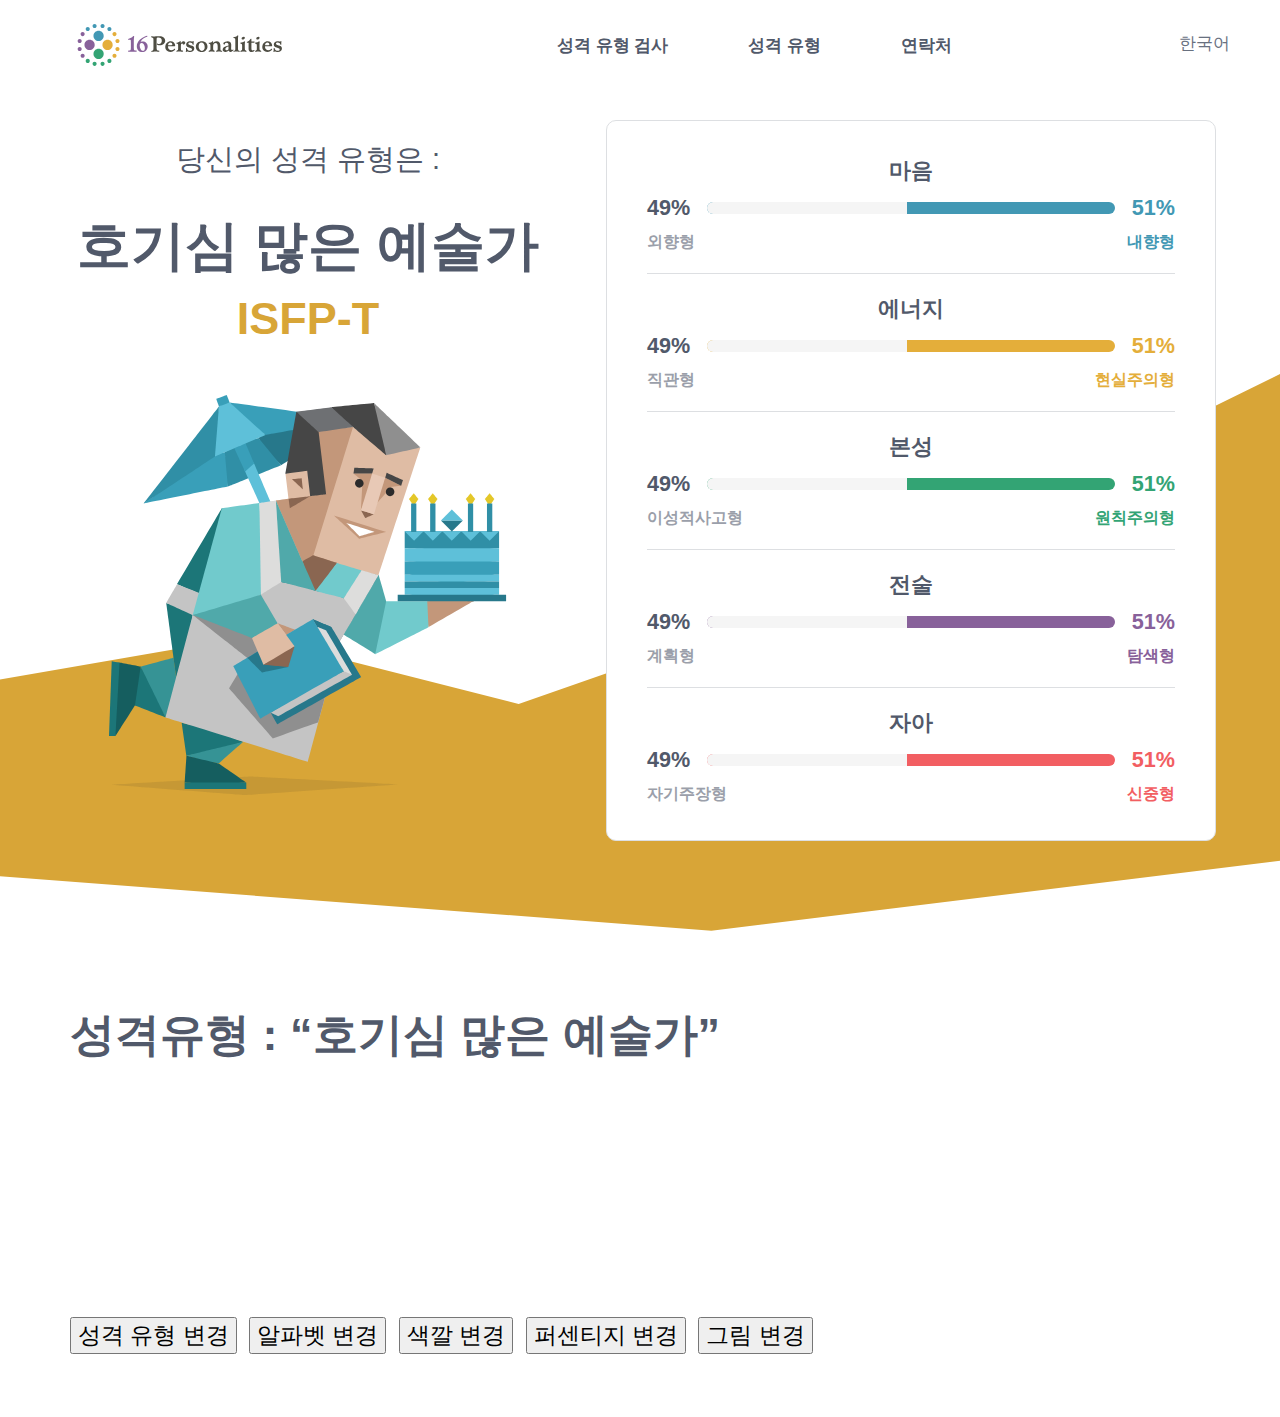
==== commit 2c95b69f: "Add files via upload" ====
--- a/mbti/index.html
+++ b/mbti/index.html
@@ -201,16 +201,37 @@
 
         <div id="main-app" class="main-wrapper int ko"><div class="navbar sticky"><a href="https://www.16personalities.com/ko" class="logo"><img src="./index_files/logo.svg" alt="16Personalities"></a> <nav class="middle-section"><ul><li><a href="https://www.16personalities.com/ko/%EB%AC%B4%EB%A3%8C-%EC%84%B1%EA%B2%A9-%EC%9C%A0%ED%98%95-%EA%B2%80%EC%82%AC">성격 유형 검사</a></li> <li><a href="https://www.16personalities.com/ko/%EC%84%B1%EA%B2%A9-%EC%9C%A0%ED%98%95">성격 유형  </a></li> <li><a href="https://www.16personalities.com/ko/%EC%97%B0%EB%9D%BD%EC%B2%98">연락처</a></li></ul></nav> <div class="right-section"><a href="https://www.16personalities.com/languages" class="with-border no-color language-toggle">한국어</a></div> <button data-v-c96a5e24="" aria-labelledby="mobile-menu-label" aria-expanded="false" class="sp-nav__mobiletoggle"><svg data-v-c96a5e24="" aria-hidden="true" focusable="false" data-prefix="fal" data-icon="bars" role="img" xmlns="http://www.w3.org/2000/svg" viewBox="0 0 448 512" data-fa-i2svg="" class="bars"><path data-v-c96a5e24="" fill="currentColor" d="M442 114H6a6 6 0 0 1-6-6V84a6 6 0 0 1 6-6h436a6 6 0 0 1 6 6v24a6 6 0 0 1-6 6zm0 160H6a6 6 0 0 1-6-6v-24a6 6 0 0 1 6-6h436a6 6 0 0 1 6 6v24a6 6 0 0 1-6 6zm0 160H6a6 6 0 0 1-6-6v-24a6 6 0 0 1 6-6h436a6 6 0 0 1 6 6v24a6 6 0 0 1-6 6z"></path></svg> <span data-v-c96a5e24="" hidden="hidden" id="mobile-menu-label">Main menu</span></button></div> <div aria-labelledby="mobile-menu-label" class="sp-nav__mobile"><div class="nav__background"></div> <div class="menu"><div class="part one padded"><a href="https://www.16personalities.com/ko/%EB%AC%B4%EB%A3%8C-%EC%84%B1%EA%B2%A9-%EC%9C%A0%ED%98%95-%EA%B2%80%EC%82%AC" class="btn btn-action">검사 실시</a></div> <div class="part two"><a href="https://www.16personalities.com/ko/%EB%AC%B4%EB%A3%8C-%EC%84%B1%EA%B2%A9-%EC%9C%A0%ED%98%95-%EA%B2%80%EC%82%AC" class="no-formatting ">성격 유형 검사</a> <a href="https://www.16personalities.com/ko/%EC%84%B1%EA%B2%A9-%EC%9C%A0%ED%98%95" class="no-formatting ">성격 유형  </a> <a href="https://www.16personalities.com/ko/%EC%97%B0%EB%9D%BD%EC%B2%98" class="no-formatting ">연락처</a></div> <div class="part three padded"><a href="https://www.16personalities.com/" class="btn btn-action-2">English version</a></div></div></div> <main class="q-td explorer adventurer"><section class="test-results explorer"><svg viewBox="0 0 1920 835" preserveAspectRatio="none" class="background"><polygon style="fill:#D8A537" points="1920,730 1067,835 0,753.3 0,458.1 377,393 778,495 1242,333 1920,0" class="c1"></polygon></svg> <div class="type-info"><div class="caption">당신의 성격 유형은 :</div> <div class="type-name">
                                 호기심 많은 예술가
-                            </div> <div class="type-code">ISFP-t</div> <div id="anim_y4e96ztdlr" class="image" data-chunk="animation-chunk"><div class="image animated" style="visibility:hidden;"><svg xmlns="" viewBox="0 0 400 400" width="400" height="400" preserveAspectRatio="xMidYMid meet" style="width: 100%; height: 100%; transform: translate3d(0px, 0px, 0px); content-visibility: visible;"><defs><clippath id="__lottie_element_2"><rect width="400" height="400" x="0" y="0"></rect></clippath></defs></svg></div> <!----></div></div> <div data-chunk="ui-chunk" class="trait-scales comp"><div class="trait mind"><div class="caption">마음</div> <div data-v-f8b837ce="" class="pb-wrp"><div data-v-f8b837ce="" class="bar-wrapper"><div data-v-f8b837ce="" class="percentage a1">49%</div> <div data-v-f8b837ce="" class="bar right-fill" id="EP"><div data-v-f8b837ce="" class="filler" style="width: 49%;" id="EC"></div></div> <div data-v-f8b837ce="" class="percentage right active b1">51%</div></div> <div data-v-f8b837ce="" class="trait-titles"><div data-v-f8b837ce="" class="title left a1">외향형</div> <div data-v-f8b837ce="" class="title right active b1">내향형</div></div></div></div> <div class="trait energy"><div class="caption">에너지</div> <div data-v-f8b837ce="" class="pb-wrp"><div data-v-f8b837ce="" class="bar-wrapper"><div data-v-f8b837ce="" class="percentage a2">49%</div> <div data-v-f8b837ce="" class="bar right-fill" id="NP"><div data-v-f8b837ce="" class="filler" style="width: 49%;" id="NC"></div></div> <div data-v-f8b837ce="" class="percentage right active b2">51%</div></div> <div data-v-f8b837ce="" class="trait-titles"><div data-v-f8b837ce="" class="title left a2">직관형</div> <div data-v-f8b837ce="" class="title right active b2">현실주의형</div></div></div></div> <div class="trait nature"><div class="caption">본성</div> <div data-v-f8b837ce="" class="pb-wrp"><div data-v-f8b837ce="" class="bar-wrapper"><div data-v-f8b837ce="" class="percentage a3">49%</div> <div data-v-f8b837ce="" class="bar right-fill" id="TP"><div data-v-f8b837ce="" class="filler" style="width: 49%;" id="TC"></div></div> <div data-v-f8b837ce="" class="percentage right active b3">51%</div></div> <div data-v-f8b837ce="" class="trait-titles"><div data-v-f8b837ce="" class="title left a3">이성적사고형</div> <div data-v-f8b837ce="" class="title right active b3">원칙주의형</div></div></div></div> <div class="trait tactics"><div class="caption">전술</div> <div data-v-f8b837ce="" class="pb-wrp"><div data-v-f8b837ce="" class="bar-wrapper"><div data-v-f8b837ce="" class="percentage a4">49%</div> <div data-v-f8b837ce="" class="bar right-fill" id="JP"><div data-v-f8b837ce="" class="filler" style="width: 49%;" id="JC"></div></div> <div data-v-f8b837ce="" class="percentage right active b4">51%</div></div> <div data-v-f8b837ce="" class="trait-titles"><div data-v-f8b837ce="" class="title left a4">계획형</div> <div data-v-f8b837ce="" class="title right active b4">탐색형</div></div></div></div> <div class="trait identity"><div class="caption">자아</div> <div data-v-f8b837ce="" class="pb-wrp"><div data-v-f8b837ce="" class="bar-wrapper"><div data-v-f8b837ce="" class="percentage a5">49%</div> <div data-v-f8b837ce="" class="bar right-fill" id="AP"><div data-v-f8b837ce="" class="filler" style="width: 49%;" id="AC"></div></div> <div data-v-f8b837ce="" class="percentage right active b5">51%</div></div> <div data-v-f8b837ce="" class="trait-titles"><div data-v-f8b837ce="" class="title left a5">자기주장형</div> <div data-v-f8b837ce="" class="title right active b5">신중형</div></div></div></div></div></section> <div class="with-sidebars"><article class="main description"><h1>
+                            </div> <div class="type-code">ISFP-t</div> 
+                            <div class="image animated intj" style="display:none"><svg xmlns="http://www.w3.org/2000/svg" viewBox="0 0 400 400" width="400" height="400" preserveAspectRatio="xMidYMid meet" style="width: 100%; height: 100%; transform: translate3d(0px, 0px, 0px); content-visibility: visible;"><defs><clipPath id="__lottie_element_2"><rect width="400" height="400" x="0" y="0"></rect></clipPath></defs><g clip-path="url(#__lottie_element_2)"><g transform="matrix(1,0,0,1,36.19999694824219,275.530029296875)" opacity="1" style="display: block;"><g opacity="0.1" transform="matrix(1,0,0,1,163.49000549316406,104.30999755859375)"><path fill="rgb(0,0,0)" fill-opacity="1" d=" M163.49000549316406,0.4399999976158142 C163.49000549316406,0.4399999976158142 122.94999694824219,-15.930000305175781 122.94999694824219,-15.930000305175781 C122.94999694824219,-15.930000305175781 -51.94900131225586,-20.160999298095703 -51.94900131225586,-20.160999298095703 C-51.94900131225586,-20.160999298095703 -163.48899841308594,4.099999904632568 -163.48899841308594,4.099999904632568 C-163.48899841308594,4.099999904632568 -63.619998931884766,20.15999984741211 -63.619998931884766,20.15999984741211 C-63.619998931884766,20.15999984741211 163.49000549316406,0.4399999976158142 163.49000549316406,0.4399999976158142z"></path></g><g opacity="1" transform="matrix(1,0,0,1,254.14100646972656,84.49500274658203)"><path fill="rgb(79,82,82)" fill-opacity="1" d=" M-9.109999656677246,-11.234999656677246 C-9.109999656677246,-11.234999656677246 -6.929999828338623,11.234999656677246 -6.929999828338623,11.234999656677246 C-6.929999828338623,11.234999656677246 8.49899959564209,11.175000190734863 8.49899959564209,11.175000190734863 C8.49899959564209,11.175000190734863 9.109999656677246,-9.475000381469727 9.109999656677246,-9.475000381469727 C9.109999656677246,-9.475000381469727 -9.109999656677246,-11.234999656677246 -9.109999656677246,-11.234999656677246z"></path></g><g opacity="1" transform="matrix(1,0,0,1,150.11000061035156,84.49500274658203)"><path fill="rgb(79,82,82)" fill-opacity="1" d=" M-10.819999694824219,-11.234999656677246 C-10.819999694824219,-11.234999656677246 -8.630000114440918,11.234999656677246 -8.630000114440918,11.234999656677246 C-8.630000114440918,11.234999656677246 6.789999961853027,11.175000190734863 6.789999961853027,11.175000190734863 C6.789999961853027,11.175000190734863 10.819999694824219,-9.475000381469727 10.819999694824219,-9.475000381469727 C10.819999694824219,-9.475000381469727 -10.819999694824219,-11.234999656677246 -10.819999694824219,-11.234999656677246z"></path></g><g opacity="1" transform="matrix(1,0,0,1,131.44000244140625,87.73999786376953)"><path fill="rgb(133,133,133)" fill-opacity="1" d=" M11.770000457763672,14.99899959564209 C11.770000457763672,14.99899959564209 14.710000038146973,-16.510000228881836 14.710000038146973,-16.510000228881836 C14.710000038146973,-16.510000228881836 -14.710000038146973,-13.10099983215332 -14.710000038146973,-13.10099983215332 C-14.710000038146973,-13.10099983215332 -12.960000038146973,16.510000228881836 -12.960000038146973,16.510000228881836 C-12.960000038146973,16.510000228881836 11.770000457763672,14.99899959564209 11.770000457763672,14.99899959564209z"></path></g><g opacity="1" transform="matrix(1,0,0,1,272.82000732421875,87.73999786376953)"><path fill="rgb(133,133,133)" fill-opacity="1" d=" M12.770000457763672,16.510000228881836 C12.770000457763672,16.510000228881836 13.619999885559082,-12.529999732971191 13.619999885559082,-12.529999732971191 C13.619999885559082,-12.529999732971191 -13.619999885559082,-16.51099967956543 -13.619999885559082,-16.51099967956543 C-13.619999885559082,-16.51099967956543 -13.100000381469727,16.510000228881836 -13.100000381469727,16.510000228881836 C-13.100000381469727,16.510000228881836 12.770000457763672,16.510000228881836 12.770000457763672,16.510000228881836z"></path></g><g opacity="1" transform="matrix(1,0,0,1,202.2050018310547,55.19499969482422)"><path fill="rgb(133,133,133)" fill-opacity="1" d=" M84.23500061035156,23.426000595092773 C84.23500061035156,23.426000595092773 84.5250015258789,8.925999641418457 84.5250015258789,8.925999641418457 C84.5250015258789,8.925999641418457 5.554999828338623,-23.426000595092773 5.554999828338623,-23.426000595092773 C5.554999828338623,-23.426000595092773 -84.5250015258789,2.325000047683716 -84.5250015258789,2.325000047683716 C-84.5250015258789,2.325000047683716 -83.83499908447266,23.426000595092773 -83.83499908447266,23.426000595092773 C-83.83499908447266,23.426000595092773 84.23500061035156,23.426000595092773 84.23500061035156,23.426000595092773z"></path></g><g opacity="1" transform="matrix(1,0,0,1,201.16000366210938,52.099998474121094)"><path fill="rgb(196,196,196)" fill-opacity="1" d=" M77.61000061035156,12.020000457763672 C77.61000061035156,12.020000457763672 -77.61000061035156,7.178999900817871 -77.61000061035156,7.178999900817871 C-77.61000061035156,7.178999900817871 8.479999542236328,-12.020000457763672 8.479999542236328,-12.020000457763672 C8.479999542236328,-12.020000457763672 77.61000061035156,12.020000457763672 77.61000061035156,12.020000457763672z"></path></g><g opacity="0.1" transform="matrix(1,0,0,1,165.39500427246094,70.42500305175781)"><path fill="rgb(0,0,0)" fill-opacity="1" d=" M46.125,-14.03499984741211 C46.125,-14.03499984741211 -46.125,14.03499984741211 -46.125,14.03499984741211 C-46.125,14.03499984741211 -40.6150016784668,3.2760000228881836 -40.6150016784668,3.2760000228881836 C-40.6150016784668,3.2760000228881836 3.186000108718872,-12.194999694824219 3.186000108718872,-12.194999694824219 C3.186000108718872,-12.194999694824219 46.125,-14.03499984741211 46.125,-14.03499984741211z"></path></g><g opacity="0.1" transform="matrix(1,0,0,1,249.125,62.779998779296875)"><path fill="rgb(43,43,43)" fill-opacity="1" d=" M-37.60499954223633,-14.380000114440918 C-37.60499954223633,-14.380000114440918 -37.60499954223633,-6.389999866485596 -37.60499954223633,-6.389999866485596 C-37.60499954223633,-6.389999866485596 37.255001068115234,14.380999565124512 37.255001068115234,14.380999565124512 C37.255001068115234,14.380999565124512 37.60499954223633,1.340999960899353 37.60499954223633,1.340999960899353 C37.60499954223633,1.340999960899353 -37.60499954223633,-14.380000114440918 -37.60499954223633,-14.380000114440918z"></path></g><g opacity="1" transform="matrix(1,0,0,1,170.3350067138672,54.7599983215332)"><path fill="rgb(206,206,205)" fill-opacity="1" d=" M-45.55500030517578,18.94099998474121 C-45.55500030517578,18.94099998474121 41.185001373291016,1.6299999952316284 41.185001373291016,1.6299999952316284 C41.185001373291016,1.6299999952316284 45.55500030517578,-8.510000228881836 45.55500030517578,-8.510000228881836 C45.55500030517578,-8.510000228881836 39.79499816894531,-18.94099998474121 39.79499816894531,-18.94099998474121 C39.79499816894531,-18.94099998474121 -42.814998626708984,-9.638999938964844 -42.814998626708984,-9.638999938964844 C-42.814998626708984,-9.638999938964844 -45.55500030517578,18.94099998474121 -45.55500030517578,18.94099998474121z"></path></g><g opacity="1" transform="matrix(1,0,0,1,168.8249969482422,25.31999969482422)"><path fill="rgb(157,160,161)" fill-opacity="1" d=" M40.814998626708984,14.760000228881836 C40.814998626708984,14.760000228881836 -41.30500030517578,19.801000595092773 -41.30500030517578,19.801000595092773 C-41.30500030517578,19.801000595092773 -36.185001373291016,-19.801000595092773 -36.185001373291016,-19.801000595092773 C-36.185001373291016,-19.801000595092773 -12.21500015258789,-13.789999961853027 -12.21500015258789,-13.789999961853027 C-12.21500015258789,-13.789999961853027 37.255001068115234,-1.3309999704360962 37.255001068115234,-1.3309999704360962 C37.255001068115234,-1.3309999704360962 41.30500030517578,7.420000076293945 41.30500030517578,7.420000076293945 C41.30500030517578,7.420000076293945 40.814998626708984,14.760000228881836 40.814998626708984,14.760000228881836z"></path></g><g opacity="1" transform="matrix(1,0,0,1,248.30999755859375,24.584999084472656)"><path fill="rgb(196,196,196)" fill-opacity="1" d=" M-42.22999954223633,-0.5950000286102295 C-42.22999954223633,-0.5950000286102295 -38.66999816894531,15.496000289916992 -38.66999816894531,15.496000289916992 C-38.66999816894531,15.496000289916992 -6.230000019073486,19.065000534057617 -6.230000019073486,19.065000534057617 C-6.230000019073486,19.065000534057617 31.149999618530273,9.944999694824219 31.149999618530273,9.944999694824219 C31.149999618530273,9.944999694824219 42.22999954223633,-19.065000534057617 42.22999954223633,-19.065000534057617 C42.22999954223633,-19.065000534057617 -42.22999954223633,-0.5950000286102295 -42.22999954223633,-0.5950000286102295z"></path></g><g opacity="1" transform="matrix(1,0,0,1,259.3550109863281,50.77899932861328)"><path fill="rgb(235,235,235)" fill-opacity="1" d=" M-49.71500015258789,-10.699000358581543 C-49.71500015258789,-10.699000358581543 -47.834999084472656,5.611000061035156 -47.834999084472656,5.611000061035156 C-47.834999084472656,5.611000061035156 49.71500015258789,16.25 49.71500015258789,16.25 C49.71500015258789,16.25 20.104999542236328,-16.25 20.104999542236328,-16.25 C20.104999542236328,-16.25 -49.71500015258789,-10.699000358581543 -49.71500015258789,-10.699000358581543z"></path></g></g><g transform="matrix(1,0,0,1,36.19999694824219,275.530029296875)" opacity="1" style="display: block;"><g opacity="0.1" transform="matrix(1,0,0,1,263.1050109863281,39.415000915527344)"><path fill="rgb(0,0,0)" fill-opacity="1" d=" M16.354999542236328,-4.881243705749512 C16.354999542236328,-4.881243705749512 3.194999933242798,4.889756202697754 3.194999933242798,4.889756202697754 C3.194999933242798,4.889756202697754 -16.36520767211914,-2.1985838413238525 -16.36520767211914,-2.1985838413238525 C-16.36520767211914,-2.1985838413238525 16.354999542236328,-4.881243705749512 16.354999542236328,-4.881243705749512z"></path></g><g opacity="0.1" transform="matrix(1,0,0,1,223.80999755859375,47.45500183105469)"><path fill="rgb(0,0,0)" fill-opacity="1" d=" M13.680000305175781,-3.8024685382843018 C13.680000305175781,-3.8024685382843018 -1.2799999713897705,3.8075313568115234 -1.2799999713897705,3.8075313568115234 C-1.2799999713897705,3.8075313568115234 -13.680000305175781,-3.2545433044433594 -13.680000305175781,-3.2545433044433594 C-13.680000305175781,-3.2545433044433594 13.680000305175781,-3.8024685382843018 13.680000305175781,-3.8024685382843018z"></path></g><g opacity="0.1" transform="matrix(1,0,0,1,183.11500549316406,32.720001220703125)"><path fill="rgb(0,0,0)" fill-opacity="1" d=" M16.03499984741211,1.3438379764556885 C16.03499984741211,1.3438379764556885 0.9739999771118164,6.513837814331055 0.9739999771118164,6.513837814331055 C0.9739999771118164,6.513837814331055 -16.065622329711914,-6.2611823081970215 -16.065622329711914,-6.2611823081970215 C-16.065622329711914,-6.2611823081970215 16.03499984741211,1.3438379764556885 16.03499984741211,1.3438379764556885z"></path></g></g><g transform="matrix(1,0,0,1,0,0)" opacity="1" style="display: block;"><g opacity="1" transform="matrix(1,0,0,1,289.1000061035156,291.6499938964844)"><path fill="rgb(144,117,159)" fill-opacity="1" d=" M9.109999656677246,-10.800999641418457 C9.109999656677246,-10.800999641418457 -10.794522285461426,0.07365719228982925 -10.794522285461426,0.07365719228982925 C-10.794522285461426,0.07365719228982925 10.819999694824219,10.800999641418457 10.819999694824219,10.800999641418457 C10.819999694824219,10.800999641418457 9.109999656677246,-10.800999641418457 9.109999656677246,-10.800999641418457z"></path></g><g opacity="1" transform="matrix(1,0,0,1,251.36099243164062,298.6100158691406)"><g opacity="1" transform="matrix(1,0,0,1,251.36000061035156,298.6099853515625)"><g opacity="1" transform="matrix(1,0,0,1,251.36000061035156,298.6099853515625)"><g opacity="1" transform="matrix(1,0,0,1,251.36000061035156,298.6099853515625)"><g opacity="1" transform="matrix(1,0,0,1,251.36000061035156,298.6099853515625)"><path fill="rgb(144,117,159)" fill-opacity="1" d=" M7.369999885559082,-10.800999641418457 C7.369999885559082,-10.800999641418457 -9.079999923706055,0.9089999794960022 -9.079999923706055,0.9089999794960022 C-9.079999923706055,0.9089999794960022 9.079999923706055,10.800999641418457 9.079999923706055,10.800999641418457 C9.079999923706055,10.800999641418457 7.369999885559082,-10.800999641418457 7.369999885559082,-10.800999641418457z"></path></g><path fill="rgb(144,117,159)" fill-opacity="1" d=" M7.369999885559082,-10.800999641418457 C7.369999885559082,-10.800999641418457 -9.079999923706055,0.9089999794960022 -9.079999923706055,0.9089999794960022 C-9.079999923706055,0.9089999794960022 9.079999923706055,10.800999641418457 9.079999923706055,10.800999641418457 C9.079999923706055,10.800999641418457 7.369999885559082,-10.800999641418457 7.369999885559082,-10.800999641418457z"></path></g><path fill="rgb(144,117,159)" fill-opacity="1" d=" M7.369999885559082,-10.800999641418457 C7.369999885559082,-10.800999641418457 -9.079999923706055,0.9089999794960022 -9.079999923706055,0.9089999794960022 C-9.079999923706055,0.9089999794960022 9.079999923706055,10.800999641418457 9.079999923706055,10.800999641418457 C9.079999923706055,10.800999641418457 7.369999885559082,-10.800999641418457 7.369999885559082,-10.800999641418457z"></path></g><path fill="rgb(144,117,159)" fill-opacity="1" d=" M7.369999885559082,-10.800999641418457 C7.369999885559082,-10.800999641418457 -9.079999923706055,0.9089999794960022 -9.079999923706055,0.9089999794960022 C-9.079999923706055,0.9089999794960022 9.079999923706055,10.800999641418457 9.079999923706055,10.800999641418457 C9.079999923706055,10.800999641418457 7.369999885559082,-10.800999641418457 7.369999885559082,-10.800999641418457z"></path></g><path fill="rgb(144,117,159)" fill-opacity="1" d=" M7.369999885559082,-10.800999641418457 C7.369999885559082,-10.800999641418457 -9.079999923706055,0.7660952806472778 -9.079999923706055,0.7660952806472778 C-9.079999923706055,0.7660952806472778 9.079999923706055,10.800999641418457 9.079999923706055,10.800999641418457 C9.079999923706055,10.800999641418457 7.369999885559082,-10.800999641418457 7.369999885559082,-10.800999641418457z"></path></g><g opacity="1" transform="matrix(1,0,0,1,212.22500610351562,286.5799865722656)"><path fill="rgb(144,117,159)" fill-opacity="1" d=" M8.324999809265137,-10.800000190734863 C8.324999809265137,-10.800000190734863 -9.983963012695312,3.0131123065948486 -9.983963012695312,3.0131123065948486 C-9.983963012695312,3.0131123065948486 10.03499984741211,10.800000190734863 10.03499984741211,10.800000190734863 C10.03499984741211,10.800000190734863 8.324999809265137,-10.800000190734863 8.324999809265137,-10.800000190734863z"></path></g></g><g transform="matrix(1,0,0,1,36.19999694824219,275.530029296875)" opacity="1" style="display: block;"><g opacity="1" transform="matrix(1,0,0,1,264.1549987792969,22.75)"><path fill="rgb(120,93,135)" fill-opacity="1" d=" M-2.1449999809265137,-17.43000030517578 C-2.1449999809265137,-17.43000030517578 2.1449999809265137,-17.43000030517578 2.1449999809265137,-17.43000030517578 C2.1449999809265137,-17.43000030517578 2.1449999809265137,17.43000030517578 2.1449999809265137,17.43000030517578 C2.1449999809265137,17.43000030517578 -2.1449999809265137,17.43000030517578 -2.1449999809265137,17.43000030517578 C-2.1449999809265137,17.43000030517578 -2.1449999809265137,-17.43000030517578 -2.1449999809265137,-17.43000030517578z"></path></g><g opacity="1" transform="matrix(1,0,0,1,224.6750030517578,29.709999084472656)"><path fill="rgb(120,93,135)" fill-opacity="1" d=" M-2.1449999809265137,-17.43000030517578 C-2.1449999809265137,-17.43000030517578 2.1449999809265137,-17.43000030517578 2.1449999809265137,-17.43000030517578 C2.1449999809265137,-17.43000030517578 2.1449999809265137,17.43000030517578 2.1449999809265137,17.43000030517578 C2.1449999809265137,17.43000030517578 -2.1449999809265137,17.43000030517578 -2.1449999809265137,17.43000030517578 C-2.1449999809265137,17.43000030517578 -2.1449999809265137,-17.43000030517578 -2.1449999809265137,-17.43000030517578z"></path></g><g opacity="1" transform="matrix(1,0,0,1,186.4949951171875,17.68000030517578)"><path fill="rgb(120,93,135)" fill-opacity="1" d=" M-2.1449999809265137,-17.43000030517578 C-2.1449999809265137,-17.43000030517578 2.1449999809265137,-17.43000030517578 2.1449999809265137,-17.43000030517578 C2.1449999809265137,-17.43000030517578 2.1449999809265137,17.43000030517578 2.1449999809265137,17.43000030517578 C2.1449999809265137,17.43000030517578 -2.1449999809265137,17.43000030517578 -2.1449999809265137,17.43000030517578 C-2.1449999809265137,17.43000030517578 -2.1449999809265137,-17.43000030517578 -2.1449999809265137,-17.43000030517578z"></path></g></g><g transform="matrix(1,0,0,1,175.9010009765625,171.70999145507812)" opacity="1" style="display: block;"><g opacity="1" transform="matrix(1,0,0,1,19.32900047302246,47.28499984741211)"><path fill="rgb(115,77,95)" fill-opacity="1" d=" M5.140999794006348,-33.494998931884766 C5.140999794006348,-33.494998931884766 23.378999710083008,20.39699935913086 23.378999710083008,20.39699935913086 C23.378999710083008,20.39699935913086 -3.5399999618530273,47.03499984741211 -3.5399999618530273,47.03499984741211 C-3.5399999618530273,47.03499984741211 -44.8390007019043,-31.969999313354492 -44.8390007019043,-31.969999313354492 C-44.8390007019043,-31.969999313354492 -14.350000381469727,-47.03499984741211 -14.350000381469727,-47.03499984741211 C-14.350000381469727,-47.03499984741211 5.140999794006348,-33.494998931884766 5.140999794006348,-33.494998931884766z"></path></g></g><g transform="matrix(1,0,0,1,191.44000244140625,205.57998657226562)" opacity="1" style="display: block;"><g opacity="1" transform="matrix(1,0,0,1,19.600000381469727,30.600000381469727)"><path fill="rgb(149,98,123)" fill-opacity="1" d=" M-10.020000457763672,-26.690000534057617 C-10.020000457763672,-26.690000534057617 -19.270000457763672,30.100000381469727 -19.270000457763672,30.100000381469727 C-19.270000457763672,30.100000381469727 19.270999908447266,14.770000457763672 19.270999908447266,14.770000457763672 C19.270999908447266,14.770000457763672 7.820000171661377,-24.860000610351562 7.820000171661377,-24.860000610351562 C7.820000171661377,-24.860000610351562 0.33899998664855957,-30.100000381469727 0.33899998664855957,-30.100000381469727 C0.33899998664855957,-30.100000381469727 -10.020000457763672,-26.690000534057617 -10.020000457763672,-26.690000534057617z"></path></g></g><g transform="matrix(1,0,0,1,0,0)" opacity="1" style="display: block;"><g opacity="1" transform="matrix(1,0,0,1,0,0)"><path fill="rgb(84,48,66)" fill-opacity="1" d=" M148.875,335.125 C148.875,335.125 136.63699340820312,341.41400146484375 136.63699340820312,341.41400146484375 C136.63699340820312,341.41400146484375 119.125,336.375 119.125,336.375 C119.125,336.375 121.75,361.75 121.75,361.75 C121.75,361.75 132.1219940185547,365.2099914550781 132.1219940185547,365.2099914550781 C132.1219940185547,365.2099914550781 142.75,361.375 142.75,361.375 C142.75,361.375 148.875,335.125 148.875,335.125z"></path></g><g opacity="1" transform="matrix(1,0,0,1,164.44000244140625,317.7699890136719)"><path fill="rgb(115,77,95)" fill-opacity="1" d=" M28.3700008392334,-30.709999084472656 C28.3700008392334,-30.709999084472656 -28.3700008392334,-8.39900016784668 -28.3700008392334,-8.39900016784668 C-28.3700008392334,-8.39900016784668 -28.3700008392334,23.81999969482422 -28.3700008392334,23.81999969482422 C-28.3700008392334,23.81999969482422 -14.359999656677246,30.711000442504883 -14.359999656677246,30.711000442504883 C-14.359999656677246,30.711000442504883 5.400000095367432,14.149999618530273 5.400000095367432,14.149999618530273 C5.400000095367432,14.149999618530273 28.3700008392334,-30.709999084472656 28.3700008392334,-30.709999084472656z"></path></g><g opacity="1" transform="matrix(1,0,0,1,150.94500732421875,348.4849853515625)"><path fill="rgb(83,47,66)" fill-opacity="1" d=" M18.895000457763672,-16.565000534057617 C18.895000457763672,-16.565000534057617 -14.875,-6.894999980926514 -14.875,-6.894999980926514 C-14.875,-6.894999980926514 -18.895000457763672,16.565000534057617 -18.895000457763672,16.565000534057617 C-18.895000457763672,16.565000534057617 -6.434999942779541,16.565000534057617 -6.434999942779541,16.565000534057617 C-6.434999942779541,16.565000534057617 4.525000095367432,11.505000114440918 4.525000095367432,11.505000114440918 C4.525000095367432,11.505000114440918 18.895000457763672,-16.565000534057617 18.895000457763672,-16.565000534057617z"></path></g><g opacity="1" transform="matrix(1,0,0,1,112.1449966430664,315.6099853515625)"><path fill="rgb(149,98,123)" fill-opacity="1" d=" M23.924999237060547,25.979999542236328 C23.924999237060547,25.979999542236328 28.5049991607666,-0.7400000095367432 28.5049991607666,-0.7400000095367432 C28.5049991607666,-0.7400000095367432 9.604999542236328,-17.66900062561035 9.604999542236328,-17.66900062561035 C9.604999542236328,-17.66900062561035 -28.5049991607666,-34.560001373291016 -28.5049991607666,-34.560001373291016 C-28.5049991607666,-34.560001373291016 -17.594999313354492,20.639999389648438 -17.594999313354492,20.639999389648438 C-17.594999313354492,20.639999389648438 4.204999923706055,34.560001373291016 4.204999923706055,34.560001373291016 C4.204999923706055,34.560001373291016 23.924999237060547,25.979999542236328 23.924999237060547,25.979999542236328z"></path></g><g opacity="1" transform="matrix(1,0,0,1,138.22500610351562,297.94500732421875)"><path fill="rgb(83,47,66)" fill-opacity="1" d=" M54.584999084472656,-10.885000228881836 C54.584999084472656,-10.885000228881836 2.424999952316284,16.926000595092773 2.424999952316284,16.926000595092773 C2.424999952316284,16.926000595092773 -54.584999084472656,-16.895000457763672 -54.584999084472656,-16.895000457763672 C-54.584999084472656,-16.895000457763672 6.284999847412109,-16.926000595092773 6.284999847412109,-16.926000595092773 C6.284999847412109,-16.926000595092773 54.584999084472656,-10.885000228881836 54.584999084472656,-10.885000228881836z"></path></g><g opacity="1" transform="matrix(1,0,0,1,115.30999755859375,352.69000244140625)"><path fill="rgb(115,77,95)" fill-opacity="1" d=" M-20.760000228881836,-16.440000534057617 C-20.760000228881836,-16.440000534057617 20.760000228881836,-11.100000381469727 20.760000228881836,-11.100000381469727 C20.760000228881836,-11.100000381469727 16.739999771118164,12.359999656677246 16.739999771118164,12.359999656677246 C16.739999771118164,12.359999656677246 1.0399999618530273,16.440000534057617 1.0399999618530273,16.440000534057617 C1.0399999618530273,16.440000534057617 -14.5,15.239999771118164 -14.5,15.239999771118164 C-14.5,15.239999771118164 -20.760000228881836,-16.440000534057617 -20.760000228881836,-16.440000534057617z"></path></g><g opacity="1" transform="matrix(1,0,0,1,155.27000427246094,370.0249938964844)"><path fill="rgb(120,93,135)" fill-opacity="1" d=" M-24.139999389648438,8.244000434875488 C-24.139999389648438,8.244000434875488 -4.320000171661377,10.034000396728516 -4.320000171661377,10.034000396728516 C-4.320000171661377,10.034000396728516 24.139999389648438,8.244000434875488 24.139999389648438,8.244000434875488 C24.139999389648438,8.244000434875488 0.20000000298023224,-10.03499984741211 0.20000000298023224,-10.03499984741211 C0.20000000298023224,-10.03499984741211 -23.219999313354492,-4.97599983215332 -23.219999313354492,-4.97599983215332 C-23.219999313354492,-4.97599983215332 -24.139999389648438,8.244000434875488 -24.139999389648438,8.244000434875488z"></path></g><g opacity="1" transform="matrix(1,0,0,1,155.27000427246094,381.6709899902344)"><path fill="rgb(88,65,100)" fill-opacity="1" d=" M-24.139999389648438,-3.4010000228881836 C-24.139999389648438,-3.4010000228881836 24.139999389648438,-3.4010000228881836 24.139999389648438,-3.4010000228881836 C24.139999389648438,-3.4010000228881836 24.139999389648438,3.4010000228881836 24.139999389648438,3.4010000228881836 C24.139999389648438,3.4010000228881836 -24.139999389648438,3.4010000228881836 -24.139999389648438,3.4010000228881836 C-24.139999389648438,3.4010000228881836 -24.139999389648438,-3.4010000228881836 -24.139999389648438,-3.4010000228881836z"></path></g><g opacity="1" transform="matrix(1,0,0,1,119.53500366210938,376.1050109863281)"><path fill="rgb(144,117,159)" fill-opacity="1" d=" M12.515000343322754,-11.055000305175781 C12.515000343322754,-11.055000305175781 21.704999923706055,8.975000381469727 21.704999923706055,8.975000381469727 C21.704999923706055,8.975000381469727 -0.004999999888241291,11.055000305175781 -0.004999999888241291,11.055000305175781 C-0.004999999888241291,11.055000305175781 -21.704999923706055,8.975000381469727 -21.704999923706055,8.975000381469727 C-21.704999923706055,8.975000381469727 -18.725000381469727,-8.175000190734863 -18.725000381469727,-8.175000190734863 C-18.725000381469727,-8.175000190734863 12.515000343322754,-11.055000305175781 12.515000343322754,-11.055000305175781z"></path></g><g opacity="1" transform="matrix(1,0,0,1,119.53500366210938,388.4800109863281)"><path fill="rgb(88,65,100)" fill-opacity="1" d=" M-21.704999923706055,-3.4000000953674316 C-21.704999923706055,-3.4000000953674316 21.704999923706055,-3.4000000953674316 21.704999923706055,-3.4000000953674316 C21.704999923706055,-3.4000000953674316 21.704999923706055,3.4000000953674316 21.704999923706055,3.4000000953674316 C21.704999923706055,3.4000000953674316 -21.704999923706055,3.4000000953674316 -21.704999923706055,3.4000000953674316 C-21.704999923706055,3.4000000953674316 -21.704999923706055,-3.4000000953674316 -21.704999923706055,-3.4000000953674316z"></path></g></g><g transform="matrix(1,0,0,1,0,0)" opacity="1" style="display: block;"><g opacity="1" transform="matrix(1,0,0,1,0,0)"><path fill="rgb(179,136,157)" fill-opacity="1" d=" M130.5,154 C130.5,154 89,175.5 89,175.5 C89,175.5 109.5,235 109.5,235 C109.5,235 152,179 152,179 C152,179 130.5,154 130.5,154z"></path></g><g opacity="1" transform="matrix(1,0,0,1,0,0)"><g opacity="1" transform="matrix(1,0,0,1,73.88500213623047,215.9499969482422)"><path fill="rgb(115,77,95)" fill-opacity="1" d=" M10.765000343322754,42.400001525878906 C10.765000343322754,42.400001525878906 12.104999542236328,33.132999420166016 12.104999542236328,33.132999420166016 C12.104999542236328,33.132999420166016 21.084999084472656,-28.989999771118164 21.084999084472656,-28.989999771118164 C21.084999084472656,-28.989999771118164 -1.9249999523162842,-42.400001525878906 -1.9249999523162842,-42.400001525878906 C-1.9249999523162842,-42.400001525878906 -21.084999084472656,9.069999694824219 -21.084999084472656,9.069999694824219 C-21.084999084472656,9.069999694824219 10.765000343322754,42.400001525878906 10.765000343322754,42.400001525878906z"></path></g><g opacity="1" transform="matrix(1,0,0,1,71.91500091552734,245.3350067138672)"><path fill="rgb(83,47,66)" fill-opacity="1" d=" M-19.114999771118164,-20.315000534057617 C-19.114999771118164,-20.315000534057617 15.664999961853027,-21.375 15.664999961853027,-21.375 C15.664999961853027,-21.375 19.114999771118164,-0.6740000247955322 19.114999771118164,-0.6740000247955322 C19.114999771118164,-0.6740000247955322 12.364999771118164,21.375 12.364999771118164,21.375 C12.364999771118164,21.375 -19.114999771118164,-20.315000534057617 -19.114999771118164,-20.315000534057617z"></path></g></g><g opacity="1" transform="matrix(1,0,0,1,137.98500061035156,217.69500732421875)"><path fill="rgb(149,98,123)" fill-opacity="1" d=" M5.695000171661377,-21.9950008392334 C5.695000171661377,-21.9950008392334 25.135000228881836,-50.03499984741211 25.135000228881836,-50.03499984741211 C25.135000228881836,-50.03499984741211 47.70500183105469,-42.845001220703125 47.70500183105469,-42.845001220703125 C47.70500183105469,-42.845001220703125 53.70500183105469,48.334999084472656 53.70500183105469,48.334999084472656 C53.70500183105469,48.334999084472656 -1.9249999523162842,54.67499923706055 -1.9249999523162842,54.67499923706055 C-1.9249999523162842,54.67499923706055 -53.70500183105469,49.01499938964844 -53.70500183105469,49.01499938964844 C-53.70500183105469,49.01499938964844 -47.375,-29.264999389648438 -47.375,-29.264999389648438 C-47.375,-29.264999389648438 -35.45500183105469,-38.71500015258789 -35.45500183105469,-38.71500015258789 C-35.45500183105469,-38.71500015258789 -29.69499969482422,-54.67499923706055 -29.69499969482422,-54.67499923706055 C-29.69499969482422,-54.67499923706055 5.695000171661377,-21.9950008392334 5.695000171661377,-21.9950008392334z"></path></g><g opacity="1" transform="matrix(1,0,0,1,141.24000549316406,231.1199951171875)"><path fill="rgb(115,77,95)" fill-opacity="1" d=" M24.860000610351562,5.53000020980835 C24.860000610351562,5.53000020980835 30.979999542236328,35.029998779296875 30.979999542236328,35.029998779296875 C30.979999542236328,35.029998779296875 -30.979999542236328,35.41999816894531 -30.979999542236328,35.41999816894531 C-30.979999542236328,35.41999816894531 -25.549999237060547,13.539999961853027 -25.549999237060547,13.539999961853027 C-25.549999237060547,13.539999961853027 -13.34000015258789,-20.75 -13.34000015258789,-20.75 C-13.34000015258789,-20.75 2.440000057220459,-35.41999816894531 2.440000057220459,-35.41999816894531 C2.440000057220459,-35.41999816894531 16.1200008392334,-20.75 16.1200008392334,-20.75 C16.1200008392334,-20.75 24.860000610351562,5.53000020980835 24.860000610351562,5.53000020980835z"></path></g><g opacity="1" transform="matrix(1,0,0,1,154.88999938964844,204.10499572753906)"><path fill="rgb(179,135,157)" fill-opacity="1" d=" M-11.210000038146973,-8.404999732971191 C-11.210000038146973,-8.404999732971191 11.210000038146973,32.54499816894531 11.210000038146973,32.54499816894531 C11.210000038146973,32.54499816894531 10.010000228881836,-32.54499816894531 10.010000228881836,-32.54499816894531 C10.010000228881836,-32.54499816894531 -11.210000038146973,-8.404999732971191 -11.210000038146973,-8.404999732971191z"></path></g><g opacity="1" transform="matrix(1,0,0,1,0,0)"><g opacity="1" transform="matrix(1,0,0,1,143.73500061035156,226.125)"><path fill="rgb(179,135,157)" fill-opacity="1" d=" M2.3350000381469727,-6.175000190734863 C2.3350000381469727,-6.175000190734863 6.34499979019165,1.1649999618530273 6.34499979019165,1.1649999618530273 C6.34499979019165,1.1649999618530273 -1.0049999952316284,6.175000190734863 -1.0049999952316284,6.175000190734863 C-1.0049999952316284,6.175000190734863 -6.34499979019165,-1.5049999952316284 -6.34499979019165,-1.5049999952316284 C-6.34499979019165,-1.5049999952316284 2.3350000381469727,-6.175000190734863 2.3350000381469727,-6.175000190734863z"></path></g><g opacity="1" transform="matrix(1,0,0,1,144.40499877929688,248.66000366210938)"><path fill="rgb(179,135,157)" fill-opacity="1" d=" M1.3350000381469727,-6.010000228881836 C1.3350000381469727,-6.010000228881836 -6.005000114440918,-1.340000033378601 -6.005000114440918,-1.340000033378601 C-6.005000114440918,-1.340000033378601 -0.33500000834465027,6.010000228881836 -0.33500000834465027,6.010000228881836 C-0.33500000834465027,6.010000228881836 6.005000114440918,1.3300000429153442 6.005000114440918,1.3300000429153442 C6.005000114440918,1.3300000429153442 1.3350000381469727,-6.010000228881836 1.3350000381469727,-6.010000228881836z"></path></g></g><g opacity="1" transform="matrix(1,0,0,1,0,0)"><g opacity="1" transform="matrix(1,0,0,1,138.22500610351562,276.5450134277344)"><path fill="rgb(88,65,100)" fill-opacity="1" d=" M-53.94499969482422,-9.835000038146973 C-53.94499969482422,-9.835000038146973 -8.96500015258789,-10.125 -8.96500015258789,-10.125 C-8.96500015258789,-10.125 6.175000190734863,-6.324999809265137 6.175000190734863,-6.324999809265137 C6.175000190734863,-6.324999809265137 21.524999618530273,-10.314000129699707 21.524999618530273,-10.314000129699707 C21.524999618530273,-10.314000129699707 53.46500015258789,-10.515000343322754 53.46500015258789,-10.515000343322754 C53.46500015258789,-10.515000343322754 54.584999084472656,10.515000343322754 54.584999084472656,10.515000343322754 C54.584999084472656,10.515000343322754 20.485000610351562,8.635000228881836 20.485000610351562,8.635000228881836 C20.485000610351562,8.635000228881836 9.085000038146973,6.385000228881836 9.085000038146973,6.385000228881836 C9.085000038146973,6.385000228881836 -8.854999542236328,7.025000095367432 -8.854999542236328,7.025000095367432 C-8.854999542236328,7.025000095367432 -54.584999084472656,4.505000114440918 -54.584999084472656,4.505000114440918 C-54.584999084472656,4.505000114440918 -53.94499969482422,-9.835000038146973 -53.94499969482422,-9.835000038146973z"></path></g><g opacity="1" transform="matrix(1,0,0,1,144.5050048828125,275.7049865722656)"><path fill="rgb(179,135,157)" fill-opacity="1" d=" M15.244999885559082,-9.475000381469727 C15.244999885559082,-9.475000381469727 -15.244999885559082,-9.28600025177002 -15.244999885559082,-9.28600025177002 C-15.244999885559082,-9.28600025177002 -15.135000228881836,7.864999771118164 -15.135000228881836,7.864999771118164 C-15.135000228881836,7.864999771118164 14.204999923706055,9.473999977111816 14.204999923706055,9.473999977111816 C14.204999923706055,9.473999977111816 15.204999923706055,-9.475000381469727 15.204999923706055,-9.475000381469727 C15.204999923706055,-9.475000381469727 15.244999885559082,-9.475000381469727 15.244999885559082,-9.475000381469727z M7.574999809265137,3.3440001010894775 C7.574999809265137,3.3440001010894775 -8.78499984741211,3.3440001010894775 -8.78499984741211,3.3440001010894775 C-8.78499984741211,3.3440001010894775 -8.444999694824219,-3.3359999656677246 -8.444999694824219,-3.3359999656677246 C-8.444999694824219,-3.3359999656677246 7.914999961853027,-4.00600004196167 7.914999961853027,-4.00600004196167 C7.914999961853027,-4.00600004196167 7.574999809265137,3.3440001010894775 7.574999809265137,3.3440001010894775z"></path></g></g><g opacity="0.1" transform="matrix(1,0,0,1,165.27000427246094,183.6300048828125)"><path fill="rgb(0,0,0)" fill-opacity="1" d=" M-21.59000015258789,12.069999694824219 C-21.59000015258789,12.069999694824219 21.59000015258789,-8.420000076293945 21.59000015258789,-8.420000076293945 C21.59000015258789,-8.420000076293945 -0.3700000047683716,-12.069999694824219 -0.3700000047683716,-12.069999694824219 C-0.3700000047683716,-12.069999694824219 -21.59000015258789,12.069999694824219 -21.59000015258789,12.069999694824219z"></path></g><g opacity="1" transform="matrix(1,-0.00000799771078163758,0.00000799771078163758,1,182.92005920410156,179.4508514404297)"><path fill="rgb(88,65,100)" fill-opacity="1" d=" M-17.649999618530273,6 C-17.649999618530273,6 18.020000457763672,7.889999866485596 18.020000457763672,7.889999866485596 C18.020000457763672,7.889999866485596 14.640000343322754,-3.569999933242798 14.640000343322754,-3.569999933242798 C14.640000343322754,-3.569999933242798 -18.020000457763672,-7.889999866485596 -18.020000457763672,-7.889999866485596 C-18.020000457763672,-7.889999866485596 -17.649999618530273,6 -17.649999618530273,6z"></path></g><g opacity="1" transform="matrix(1,0,0,1,97.82499694824219,176.73500061035156)"><path fill="rgb(88,65,100)" fill-opacity="1" d=" M25.864999771118164,0.5049999952316284 C25.864999771118164,0.5049999952316284 -16.514999389648438,14.845000267028809 -16.514999389648438,14.845000267028809 C-16.514999389648438,14.845000267028809 -25.864999771118164,-3.184999942779541 -25.864999771118164,-3.184999942779541 C-25.864999771118164,-3.184999942779541 -9.487000465393066,-7.991000175476074 -9.487000465393066,-7.991000175476074 C-9.487000465393066,-7.991000175476074 13.875,-14.845000267028809 13.875,-14.845000267028809 C13.875,-14.845000267028809 25.864999771118164,0.5049999952316284 25.864999771118164,0.5049999952316284z"></path></g><g opacity="1" transform="matrix(1,0,0,1,127.69000244140625,203.27499389648438)"><path fill="rgb(179,135,157)" fill-opacity="1" d=" M-15.989999771118164,-41.3849983215332 C-15.989999771118164,-41.3849983215332 -12,41.3849983215332 -12,41.3849983215332 C-12,41.3849983215332 15.989999771118164,-7.574999809265137 15.989999771118164,-7.574999809265137 C15.989999771118164,-7.574999809265137 12.541999816894531,-11.220000267028809 12.541999816894531,-11.220000267028809 C12.541999816894531,-11.220000267028809 -14.89900016784668,-40.23099899291992 -14.89900016784668,-40.23099899291992 C-14.89900016784668,-40.23099899291992 -15.989999771118164,-41.3849983215332 -15.989999771118164,-41.3849983215332z"></path></g></g><g transform="matrix(1,0,0,1,0,0)" opacity="1" style="display: block;"><g opacity="1" transform="matrix(1,0,0,1,0,0)"><g opacity="1" transform="matrix(1,0,0,1,105.83499908447266,123.9749984741211)"><path fill="rgb(88,65,100)" fill-opacity="1" d=" M-8.635000228881836,-10.545000076293945 C-8.635000228881836,-10.545000076293945 2.3550000190734863,-13.494999885559082 2.3550000190734863,-13.494999885559082 C2.3550000190734863,-13.494999885559082 20.155000686645508,-0.004999999888241291 20.155000686645508,-0.004999999888241291 C20.155000686645508,-0.004999999888241291 8.845000267028809,10.645000457763672 8.845000267028809,10.645000457763672 C8.845000267028809,10.645000457763672 -20.155000686645508,13.494999885559082 -20.155000686645508,13.494999885559082 C-20.155000686645508,13.494999885559082 -8.635000228881836,-10.545000076293945 -8.635000228881836,-10.545000076293945z"></path></g><g opacity="1" transform="matrix(1,0,0,1,177.33999633789062,118.1449966430664)"><path fill="rgb(223,188,164)" fill-opacity="1" d=" M58.0099983215332,-45.57500076293945 C58.0099983215332,-45.57500076293945 52.520999908447266,-19.44499969482422 52.520999908447266,-19.44499969482422 C52.520999908447266,-19.44499969482422 27.570999145507812,60.53499984741211 27.570999145507812,60.53499984741211 C27.570999145507812,60.53499984741211 -12.4399995803833,53.415000915527344 -12.4399995803833,53.415000915527344 C-12.4399995803833,53.415000915527344 -33.659000396728516,77.55500030517578 -33.659000396728516,77.55500030517578 C-33.659000396728516,77.55500030517578 -58.0099983215332,37.60499954223633 -58.0099983215332,37.60499954223633 C-58.0099983215332,37.60499954223633 -47.47999954223633,-5.715000152587891 -47.47999954223633,-5.715000152587891 C-47.47999954223633,-5.715000152587891 -40.409000396728516,-8.6850004196167 -40.409000396728516,-8.6850004196167 C-40.409000396728516,-8.6850004196167 -36.3489990234375,-29.174999237060547 -36.3489990234375,-29.174999237060547 C-36.3489990234375,-29.174999237060547 -37.84000015258789,-60.04499816894531 -37.84000015258789,-60.04499816894531 C-37.84000015258789,-60.04499816894531 -3.190000057220459,-77.55500030517578 -3.190000057220459,-77.55500030517578 C-3.190000057220459,-77.55500030517578 29.60099983215332,-58.595001220703125 29.60099983215332,-58.595001220703125 C29.60099983215332,-58.595001220703125 36.43000030517578,-76.2750015258789 36.43000030517578,-76.2750015258789 C36.43000030517578,-76.2750015258789 58.0099983215332,-45.57500076293945 58.0099983215332,-45.57500076293945z"></path></g><g opacity="1" transform="matrix(1,0,0,1,133.27999877929688,127.1500015258789)"><path fill="rgb(195,151,122)" fill-opacity="1" d=" M7.480000019073486,-68.55000305175781 C7.480000019073486,-68.55000305175781 27.440000534057617,-30.469999313354492 27.440000534057617,-30.469999313354492 C27.440000534057617,-30.469999313354492 22.809999465942383,46.08000183105469 22.809999465942383,46.08000183105469 C22.809999465942383,46.08000183105469 10.399999618530273,68.55000305175781 10.399999618530273,68.55000305175781 C10.399999618530273,68.55000305175781 -21.579999923706055,34.7400016784668 -21.579999923706055,34.7400016784668 C-21.579999923706055,34.7400016784668 -18.600000381469727,7.46999979019165 -18.600000381469727,7.46999979019165 C-18.600000381469727,7.46999979019165 -15.930000305175781,1.600000023841858 -15.930000305175781,1.600000023841858 C-15.930000305175781,1.600000023841858 -15.960000038146973,-4.260000228881836 -15.960000038146973,-4.260000228881836 C-15.960000038146973,-4.260000228881836 -27.440000534057617,-5.800000190734863 -27.440000534057617,-5.800000190734863 C-27.440000534057617,-5.800000190734863 -27.260000228881836,-32.66999816894531 -27.260000228881836,-32.66999816894531 C-27.260000228881836,-32.66999816894531 -9.880000114440918,-32.7400016784668 -9.880000114440918,-32.7400016784668 C-9.880000114440918,-32.7400016784668 -3.4200000762939453,-17.229999542236328 -3.4200000762939453,-17.229999542236328 C-3.4200000762939453,-17.229999542236328 2.1500000953674316,-16.690000534057617 2.1500000953674316,-16.690000534057617 C2.1500000953674316,-16.690000534057617 6.710000038146973,-37.93000030517578 6.710000038146973,-37.93000030517578 C6.710000038146973,-37.93000030517578 7.480000019073486,-68.55000305175781 7.480000019073486,-68.55000305175781z"></path></g><g opacity="1" transform="matrix(1,0,0,1,116.16999816894531,108.94499969482422)"><path fill="rgb(138,102,81)" fill-opacity="1" d=" M-5.449999809265137,-8.78499984741211 C-5.449999809265137,-8.78499984741211 3.319999933242798,-8.53499984741211 3.319999933242798,-8.53499984741211 C3.319999933242798,-8.53499984741211 5.449999809265137,8.78499984741211 5.449999809265137,8.78499984741211 C5.449999809265137,8.78499984741211 -5.449999809265137,-8.78499984741211 -5.449999809265137,-8.78499984741211z"></path></g><g opacity="1" transform="matrix(1,0,0,1,150.80999755859375,181.11000061035156)"><path fill="rgb(138,102,81)" fill-opacity="1" d=" M14.09000015258789,-9.550000190734863 C14.09000015258789,-9.550000190734863 -14.09000015258789,-14.59000015258789 -14.09000015258789,-14.59000015258789 C-14.09000015258789,-14.59000015258789 -7.130000114440918,14.59000015258789 -7.130000114440918,14.59000015258789 C-7.130000114440918,14.59000015258789 14.09000015258789,-9.550000190734863 14.09000015258789,-9.550000190734863z"></path></g><g opacity="1" transform="matrix(1,0,0,1,119.77999877929688,128.7550048828125)"><path fill="rgb(138,102,81)" fill-opacity="1" d=" M-2.4600000381469727,-5.864999771118164 C-2.4600000381469727,-5.864999771118164 5.099999904632568,-4.784999847412109 5.099999904632568,-4.784999847412109 C5.099999904632568,-4.784999847412109 -5.099999904632568,5.864999771118164 -5.099999904632568,5.864999771118164 C-5.099999904632568,5.864999771118164 -2.4600000381469727,-5.864999771118164 -2.4600000381469727,-5.864999771118164z"></path></g><g opacity="1" transform="matrix(1,0,0,1,242.27999877929688,75.13999938964844)"><path fill="rgb(166,135,185)" fill-opacity="1" d=" M-8.940999984741211,-2.819999933242798 C-8.940999984741211,-2.819999933242798 -2.0810000896453857,-13.970000267028809 -2.0810000896453857,-13.970000267028809 C-2.0810000896453857,-13.970000267028809 12.418999671936035,-23.559999465942383 12.418999671936035,-23.559999465942383 C12.418999671936035,-23.559999465942383 -12.420000076293945,23.559999465942383 -12.420000076293945,23.559999465942383 C-12.420000076293945,23.559999465942383 -8.940999984741211,-2.819999933242798 -8.940999984741211,-2.819999933242798z"></path></g><g opacity="1" transform="matrix(1,0,0,1,116.21499633789062,63.05500030517578)"><path fill="rgb(144,117,159)" fill-opacity="1" d=" M24.545000076293945,-4.454999923706055 C24.545000076293945,-4.454999923706055 4.264999866485596,-16.344999313354492 4.264999866485596,-16.344999313354492 C4.264999866485596,-16.344999313354492 -28.78499984741211,-26.4950008392334 -28.78499984741211,-26.4950008392334 C-28.78499984741211,-26.4950008392334 -22.565000534057617,22.405000686645508 -22.565000534057617,22.405000686645508 C-22.565000534057617,22.405000686645508 5.59499979019165,26.4950008392334 5.59499979019165,26.4950008392334 C5.59499979019165,26.4950008392334 28.78499984741211,26.165000915527344 28.78499984741211,26.165000915527344 C28.78499984741211,26.165000915527344 24.545000076293945,-4.454999923706055 24.545000076293945,-4.454999923706055z"></path></g><g opacity="1" transform="matrix(1,0,0,1,222.49000549316406,45.845001220703125)"><path fill="rgb(120,93,135)" fill-opacity="1" d=" M10.850000381469727,26.475000381469727 C10.850000381469727,26.475000381469727 -8.609999656677246,2.5450000762939453 -8.609999656677246,2.5450000762939453 C-8.609999656677246,2.5450000762939453 -20.270000457763672,-8.425000190734863 -20.270000457763672,-8.425000190734863 C-20.270000457763672,-8.425000190734863 -32.209999084472656,-26.475000381469727 -32.209999084472656,-26.475000381469727 C-32.209999084472656,-26.475000381469727 32.209999084472656,5.735000133514404 32.209999084472656,5.735000133514404 C32.209999084472656,5.735000133514404 10.850000381469727,26.475000381469727 10.850000381469727,26.475000381469727z"></path></g><g opacity="1" transform="matrix(1,0,0,1,131.7899932861328,38.40999984741211)"><path fill="rgb(120,93,135)" fill-opacity="1" d=" M8.970000267028809,20.190000534057617 C8.970000267028809,20.190000534057617 44.36000061035156,7.440000057220459 44.36000061035156,7.440000057220459 C44.36000061035156,7.440000057220459 23.989999771118164,-9.84000015258789 23.989999771118164,-9.84000015258789 C23.989999771118164,-9.84000015258789 -2.569999933242798,-20.190000534057617 -2.569999933242798,-20.190000534057617 C-2.569999933242798,-20.190000534057617 -44.36000061035156,-1.850000023841858 -44.36000061035156,-1.850000023841858 C-44.36000061035156,-1.850000023841858 8.970000267028809,20.190000534057617 8.970000267028809,20.190000534057617z"></path></g><g opacity="1" transform="matrix(1,0,0,1,171.5500030517578,32.53499984741211)"><path fill="rgb(144,117,159)" fill-opacity="1" d=" M-20.009000778198242,-32.53499984741211 C-20.009000778198242,-32.53499984741211 -42.32899856567383,-14.314000129699707 -42.32899856567383,-14.314000129699707 C-42.32899856567383,-14.314000129699707 4.60099983215332,13.315999984741211 4.60099983215332,13.315999984741211 C4.60099983215332,13.315999984741211 37.891998291015625,32.53499984741211 37.891998291015625,32.53499984741211 C37.891998291015625,32.53499984741211 42.32899856567383,15.854999542236328 42.32899856567383,15.854999542236328 C42.32899856567383,15.854999542236328 18.729999542236328,-13.163999557495117 18.729999542236328,-13.163999557495117 C18.729999542236328,-13.163999557495117 -20.009000778198242,-32.53499984741211 -20.009000778198242,-32.53499984741211z"></path></g><g opacity="1" transform="matrix(1,0,0,1,119.32499694824219,103.40499877929688)"><path fill="rgb(120,93,135)" fill-opacity="1" d=" M25.674999237060547,-14.1850004196167 C25.674999237060547,-14.1850004196167 -25.674999237060547,-17.94499969482422 -25.674999237060547,-17.94499969482422 C-25.674999237060547,-17.94499969482422 -22.125,10.024999618530273 -22.125,10.024999618530273 C-22.125,10.024999618530273 -13.484999656677246,17.94499969482422 -13.484999656677246,17.94499969482422 C-13.484999656677246,17.94499969482422 -12.175000190734863,-7.795000076293945 -12.175000190734863,-7.795000076293945 C-12.175000190734863,-7.795000076293945 4.074999809265137,-6.724999904632568 4.074999809265137,-6.724999904632568 C4.074999809265137,-6.724999904632568 8.265000343322754,10.53499984741211 8.265000343322754,10.53499984741211 C8.265000343322754,10.53499984741211 18.104999542236328,9.0649995803833 18.104999542236328,9.0649995803833 C18.104999542236328,9.0649995803833 25.674999237060547,-14.1850004196167 25.674999237060547,-14.1850004196167z"></path></g></g></g><g transform="matrix(1,0,0,1,0,0)" opacity="1" style="display: block;"><g opacity="1" transform="matrix(1,0,0,1,0,0)"><g opacity="1" transform="matrix(1,0,0,1,190,118.22000122070312)"><path fill="rgb(195,151,122)" fill-opacity="1" d=" M29.280000686645508,-11 C29.280000686645508,-11 -29.280000686645508,-21.540000915527344 -29.280000686645508,-21.540000915527344 C-29.280000686645508,-21.540000915527344 -13.850000381469727,-5.46999979019165 -13.850000381469727,-5.46999979019165 C-13.850000381469727,-5.46999979019165 -5.809999942779541,21.540000915527344 -5.809999942779541,21.540000915527344 C-5.809999942779541,21.540000915527344 29.280000686645508,-11 29.280000686645508,-11z"></path></g><g opacity="1" transform="matrix(1,0,0,1,182.02499389648438,155.75)"><path fill="rgb(138,102,81)" fill-opacity="1" d=" M-24.665000915527344,-3.5 C-24.665000915527344,-3.5 4.064000129699707,6.150000095367432 4.064000129699707,6.150000095367432 C4.064000129699707,6.150000095367432 24.665000915527344,3.940000057220459 24.665000915527344,3.940000057220459 C24.665000915527344,3.940000057220459 5.323999881744385,-6.150000095367432 5.323999881744385,-6.150000095367432 C5.323999881744385,-6.150000095367432 -24.665000915527344,-3.5 -24.665000915527344,-3.5z"></path></g><g opacity="1" transform="matrix(1,0,0,1,182.02499389648438,149.72500610351562)"><path fill="rgb(120,93,135)" fill-opacity="1" d=" M-24.665000915527344,2.5250000953674316 C-24.665000915527344,2.5250000953674316 2.1640000343322754,-9.96500015258789 2.1640000343322754,-9.96500015258789 C2.1640000343322754,-9.96500015258789 14.064000129699707,-7.715000152587891 14.064000129699707,-7.715000152587891 C14.064000129699707,-7.715000152587891 24.665000915527344,9.96500015258789 24.665000915527344,9.96500015258789 C24.665000915527344,9.96500015258789 -24.665000915527344,2.5250000953674316 -24.665000915527344,2.5250000953674316z"></path></g><g opacity="1" transform="matrix(1,0,0,1,193.19000244140625,122.23500061035156)"><path fill="rgb(232,201,182)" fill-opacity="1" d=" M-0.3799999952316284,-19.774999618530273 C-0.3799999952316284,-19.774999618530273 -9,17.524999618530273 -9,17.524999618530273 C-9,17.524999618530273 2.9000000953674316,19.774999618530273 2.9000000953674316,19.774999618530273 C2.9000000953674316,19.774999618530273 9,-18.084999084472656 9,-18.084999084472656 C9,-18.084999084472656 -0.3799999952316284,-19.774999618530273 -0.3799999952316284,-19.774999618530273z"></path></g><g opacity="1" transform="matrix(1,0,0,1,190.9300079345703,100.02000427246094)"><path fill="rgb(120,93,135)" fill-opacity="1" d=" M-30.208999633789062,-3.3399999141693115 C-30.208999633789062,-3.3399999141693115 28.35099983215332,7.199999809265137 28.35099983215332,7.199999809265137 C28.35099983215332,7.199999809265137 30.209999084472656,-0.3799999952316284 30.209999084472656,-0.3799999952316284 C30.209999084472656,-0.3799999952316284 -26.298999786376953,-7.199999809265137 -26.298999786376953,-7.199999809265137 C-26.298999786376953,-7.199999809265137 -30.208999633789062,-3.3399999141693115 -30.208999633789062,-3.3399999141693115z"></path></g><g opacity="1" transform="matrix(1,0,0,1,190.13999938964844,142.65499877929688)"><path fill="rgb(88,65,100)" fill-opacity="1" d=" M5.949999809265137,-0.7049999833106995 C5.949999809265137,-0.7049999833106995 -1.090000033378601,2.8949999809265137 -1.090000033378601,2.8949999809265137 C-1.090000033378601,2.8949999809265137 -5.949999809265137,-2.8949999809265137 -5.949999809265137,-2.8949999809265137 C-5.949999809265137,-2.8949999809265137 5.949999809265137,-0.7049999833106995 5.949999809265137,-0.7049999833106995z"></path></g></g></g><g transform="matrix(0.9986573457717896,0.05180218070745468,-0.05180218070745468,0.9986573457717896,171.0790557861328,111.22457885742188)" opacity="1" style="display: none;"><g opacity="1" transform="matrix(1.0997716188430786,0,0,1.0997716188430786,37.16999816894531,11.050000190734863)"><path fill="rgb(43,43,43)" fill-opacity="1" d=" M0,-4.590000152587891 C2.5350000858306885,-4.590000152587891 4.590000152587891,-2.5350000858306885 4.590000152587891,0 C4.590000152587891,2.5350000858306885 2.5350000858306885,4.590000152587891 0,4.590000152587891 C-2.5350000858306885,4.590000152587891 -4.590000152587891,2.5350000858306885 -4.590000152587891,0 C-4.590000152587891,-2.5350000858306885 -2.5350000858306885,-4.590000152587891 0,-4.590000152587891z"></path></g><g opacity="1" transform="matrix(1.0997716188430786,0,0,1.0997716188430786,4.840000152587891,4.840000152587891)"><path fill="rgb(43,43,43)" fill-opacity="1" d=" M0,-4.590000152587891 C2.5350000858306885,-4.590000152587891 4.590000152587891,-2.5350000858306885 4.590000152587891,0 C4.590000152587891,2.5350000858306885 2.5350000858306885,4.590000152587891 0,4.590000152587891 C-2.5350000858306885,4.590000152587891 -4.590000152587891,2.5350000858306885 -4.590000152587891,0 C-4.590000152587891,-2.5350000858306885 -2.5350000858306885,-4.590000152587891 0,-4.590000152587891z"></path></g></g><g transform="matrix(0.9991168975830078,-0.04201555624604225,0.04201555624604225,0.9991168975830078,166.75592041015625,107.91931915283203)" opacity="1" style="display: none;"><g opacity="1" transform="matrix(1.0998005867004395,0,0,1.0998005867004395,37.16999816894531,11.050000190734863)"><path fill="rgb(43,43,43)" fill-opacity="1" d=" M0,-4.590000152587891 C2.5350000858306885,-4.590000152587891 4.590000152587891,-2.5350000858306885 4.590000152587891,0 C4.590000152587891,2.5350000858306885 2.5350000858306885,4.590000152587891 0,4.590000152587891 C-2.5350000858306885,4.590000152587891 -4.590000152587891,2.5350000858306885 -4.590000152587891,0 C-4.590000152587891,-2.5350000858306885 -2.5350000858306885,-4.590000152587891 0,-4.590000152587891z"></path></g><g opacity="1" transform="matrix(1.0998005867004395,0,0,1.0998005867004395,4.840000152587891,4.840000152587891)"><path fill="rgb(43,43,43)" fill-opacity="1" d=" M0,-4.590000152587891 C2.5350000858306885,-4.590000152587891 4.590000152587891,-2.5350000858306885 4.590000152587891,0 C4.590000152587891,2.5350000858306885 2.5350000858306885,4.590000152587891 0,4.590000152587891 C-2.5350000858306885,4.590000152587891 -4.590000152587891,2.5350000858306885 -4.590000152587891,0 C-4.590000152587891,-2.5350000858306885 -2.5350000858306885,-4.590000152587891 0,-4.590000152587891z"></path></g></g><g transform="matrix(1,0,0,1,171.5,109.05000305175781)" opacity="1" style="display: block;"><g opacity="1" transform="matrix(1.0000005960464478,0,0,1.0000005960464478,37.16999816894531,11.050000190734863)"><path fill="rgb(43,43,43)" fill-opacity="1" d=" M0,-4.590000152587891 C2.5350000858306885,-4.590000152587891 4.590000152587891,-2.5350000858306885 4.590000152587891,0 C4.590000152587891,2.5350000858306885 2.5350000858306885,4.590000152587891 0,4.590000152587891 C-2.5350000858306885,4.590000152587891 -4.590000152587891,2.5350000858306885 -4.590000152587891,0 C-4.590000152587891,-2.5350000858306885 -2.5350000858306885,-4.590000152587891 0,-4.590000152587891z"></path></g><g opacity="1" transform="matrix(1.0000005960464478,0,0,1.0000005960464478,4.840000152587891,4.840000152587891)"><path fill="rgb(43,43,43)" fill-opacity="1" d=" M0,-4.590000152587891 C2.5350000858306885,-4.590000152587891 4.590000152587891,-2.5350000858306885 4.590000152587891,0 C4.590000152587891,2.5350000858306885 2.5350000858306885,4.590000152587891 0,4.590000152587891 C-2.5350000858306885,4.590000152587891 -4.590000152587891,2.5350000858306885 -4.590000152587891,0 C-4.590000152587891,-2.5350000858306885 -2.5350000858306885,-4.590000152587891 0,-4.590000152587891z"></path></g></g><g transform="matrix(0.9843534827232361,-0.17620472609996796,0.17620472609996796,0.9843534827232361,194.14230346679688,190.29429626464844)" opacity="1" style="display: none;"><g opacity="1" transform="matrix(1,0,0,1,0,0)"><path stroke-linecap="butt" stroke-linejoin="miter" fill-opacity="0" stroke-miterlimit="4" stroke="rgb(43,43,43)" stroke-opacity="1" stroke-width="4" d=" M-25.75,-85.875 C-25.75,-85.875 -21.625,-80.125 -21.625,-80.125 C-21.625,-80.125 -16.5,-81.5 -16.5,-81.5"></path></g><g opacity="1" transform="matrix(1,0,0,1,0,0)"><path stroke-linecap="butt" stroke-linejoin="miter" fill-opacity="0" stroke-miterlimit="4" stroke="rgb(43,43,43)" stroke-opacity="1" stroke-width="4" d=" M6.75,-75.75 C6.75,-75.75 9.875,-71 9.875,-71 C9.875,-71 15.375,-71.875 15.375,-71.875"></path></g></g><g transform="matrix(0.9947269558906555,-0.10255859792232513,0.10255859792232513,0.9947269558906555,204.4891815185547,194.14340209960938)" opacity="1" style="display: none;"><g opacity="1" transform="matrix(1,0,0,1,0,0)"><path stroke-linecap="butt" stroke-linejoin="miter" fill-opacity="0" stroke-miterlimit="4" stroke="rgb(43,43,43)" stroke-opacity="1" stroke-width="4" d=" M-25.75,-85.875 C-25.75,-85.875 -21.625,-80.125 -21.625,-80.125 C-21.625,-80.125 -16.5,-81.5 -16.5,-81.5"></path></g><g opacity="1" transform="matrix(1,0,0,1,0,0)"><path stroke-linecap="butt" stroke-linejoin="miter" fill-opacity="0" stroke-miterlimit="4" stroke="rgb(43,43,43)" stroke-opacity="1" stroke-width="4" d=" M6.75,-75.75 C6.75,-75.75 9.875,-71 9.875,-71 C9.875,-71 15.375,-71.875 15.375,-71.875"></path></g></g><g transform="matrix(0.06381820142269135,-0.9979615211486816,0.9979615211486816,0.06381820142269135,235.08749389648438,196.77401733398438)" opacity="1" style="display: block;"><g opacity="1" transform="matrix(1,0,0,1,0,0)"><path fill="rgb(195,152,123)" fill-opacity="1" d=" M-2.874000072479248,-29.229999542236328 C-2.874000072479248,-29.229999542236328 1.6460000276565552,-18.63800048828125 1.6460000276565552,-18.63800048828125 C1.6460000276565552,-18.63800048828125 19.889999389648438,-28.434999465942383 19.889999389648438,-28.434999465942383 C19.889999389648438,-28.434999465942383 19.844999313354492,-35.856998443603516 19.844999313354492,-35.856998443603516 C19.844999313354492,-35.856998443603516 12.982999801635742,-39.93899917602539 12.982999801635742,-39.93899917602539 C12.982999801635742,-39.93899917602539 -2.874000072479248,-29.229999542236328 -2.874000072479248,-29.229999542236328z"></path></g></g><g transform="matrix(1,0,0,1,186.2100067138672,168.29998779296875)" opacity="1" style="display: block;"><g opacity="1" transform="matrix(1,0,0,1,17.989999771118164,31.030000686645508)"><path fill="rgb(138,102,81)" fill-opacity="1" d=" M-10.109999656677246,2.369999885559082 C-10.109999656677246,2.369999885559082 -3.259999990463257,9.90999984741211 -3.259999990463257,9.90999984741211 C-3.259999990463257,9.90999984741211 3.299999952316284,10.789999961853027 3.299999952316284,10.789999961853027 C3.299999952316284,10.789999961853027 10.109999656677246,-10.789999961853027 10.109999656677246,-10.789999961853027 C10.109999656677246,-10.789999961853027 -9.989999771118164,-7.75 -9.989999771118164,-7.75 C-9.989999771118164,-7.75 -10.109999656677246,2.369999885559082 -10.109999656677246,2.369999885559082z"></path></g><g opacity="1" transform="matrix(1,0,0,1,29.715999603271484,29.049999237060547)"><path fill="rgb(195,151,122)" fill-opacity="1" d=" M14.984999656677246,-10.321000099182129 C14.984999656677246,-10.321000099182129 2.8550000190734863,13.720999717712402 2.8550000190734863,13.720999717712402 C2.8550000190734863,13.720999717712402 -14.984999656677246,11.890000343322754 -14.984999656677246,11.890000343322754 C-14.984999656677246,11.890000343322754 -1.6160000562667847,-8.810999870300293 -1.6160000562667847,-8.810999870300293 C-1.6160000562667847,-8.810999870300293 2.8550000190734863,-13.720999717712402 2.8550000190734863,-13.720999717712402 C2.8550000190734863,-13.720999717712402 14.984999656677246,-10.321000099182129 14.984999656677246,-10.321000099182129z"></path></g><g opacity="1" transform="matrix(1,0,0,1,25.09000015258789,10.244999885559082)"><path fill="rgb(232,201,182)" fill-opacity="1" d=" M-19.610000610351562,-2.2149999141693115 C-19.610000610351562,-2.2149999141693115 -3.2300000190734863,-9.994999885559082 -3.2300000190734863,-9.994999885559082 C-3.2300000190734863,-9.994999885559082 19.610000610351562,8.484999656677246 19.610000610351562,8.484999656677246 C19.610000610351562,8.484999656677246 3.009999990463257,9.994999885559082 3.009999990463257,9.994999885559082 C3.009999990463257,9.994999885559082 -10.930000305175781,6.954999923706055 -10.930000305175781,6.954999923706055 C-10.930000305175781,6.954999923706055 -19.610000610351562,-2.2149999141693115 -19.610000610351562,-2.2149999141693115z"></path></g><g opacity="1" transform="matrix(1,0,0,1,14.175000190734863,17.829999923706055)"><path fill="rgb(223,188,164)" fill-opacity="1" d=" M13.925000190734863,2.4100000858306885 C13.925000190734863,2.4100000858306885 0.5550000071525574,9.800000190734863 0.5550000071525574,9.800000190734863 C0.5550000071525574,9.800000190734863 -13.925000190734863,0.4399999976158142 -13.925000190734863,0.4399999976158142 C-13.925000190734863,0.4399999976158142 -8.694999694824219,-9.800000190734863 -8.694999694824219,-9.800000190734863 C-8.694999694824219,-9.800000190734863 13.925000190734863,2.4100000858306885 13.925000190734863,2.4100000858306885z"></path></g></g></g></svg></div>
+                            <div class="image animated intp" style="display:none"><svg xmlns="http://www.w3.org/2000/svg" viewBox="0 0 400 400" width="400" height="400" preserveAspectRatio="xMidYMid meet" style="width: 100%; height: 100%; transform: translate3d(0px, 0px, 0px); content-visibility: visible;"><defs><clipPath id="__lottie_element_2"><rect width="400" height="400" x="0" y="0"></rect></clipPath></defs><g clip-path="url(#__lottie_element_2)"><g transform="matrix(1,0,0,1,0,0)" opacity="1" style="display: block;"><g opacity="1" transform="matrix(1,0,0,1,0,0)"><g opacity="1" transform="matrix(1,0,0,1,203.84500122070312,335.4410095214844)"><path fill="rgb(143,143,143)" fill-opacity="1" d=" M-54.76499938964844,14.949000358581543 C-54.76499938964844,14.949000358581543 59.26499938964844,15.960000038146973 59.26499938964844,15.960000038146973 C59.26499938964844,15.960000038146973 61.4640007019043,-12.75 61.4640007019043,-12.75 C61.4640007019043,-12.75 -34.70500183105469,-15.960000038146973 -34.70500183105469,-15.960000038146973 C-34.70500183105469,-15.960000038146973 -54.76499938964844,14.949000358581543 -54.76499938964844,14.949000358581543z"></path></g></g></g><g transform="matrix(1,0,0,1,0,0)" opacity="1" style="display: block;"><g opacity="1" transform="matrix(1,0,0,1,260.68499755859375,147.48500061035156)"><path fill="rgb(196,196,196)" fill-opacity="1" d=" M-34.185001373291016,-4.074999809265137 C-34.185001373291016,-4.074999809265137 1.5449999570846558,-28.53499984741211 1.5449999570846558,-28.53499984741211 C1.5449999570846558,-28.53499984741211 34.185001373291016,-22.94499969482422 34.185001373291016,-22.94499969482422 C34.185001373291016,-22.94499969482422 -5.684999942779541,28.53499984741211 -5.684999942779541,28.53499984741211 C-5.684999942779541,28.53499984741211 -34.185001373291016,-4.074999809265137 -34.185001373291016,-4.074999809265137z"></path></g></g><g transform="matrix(1,0,0,1,0,0)" opacity="1" style="display: block;"><g opacity="1" transform="matrix(1,0,0,1,280.2650146484375,97.375)"><path fill="rgb(157,160,161)" fill-opacity="1" d=" M14.604999542236328,27.165000915527344 C14.604999542236328,27.165000915527344 18.03499984741211,-17.975000381469727 18.03499984741211,-17.975000381469727 C18.03499984741211,-17.975000381469727 5.425000190734863,-27.165000915527344 5.425000190734863,-27.165000915527344 C5.425000190734863,-27.165000915527344 -18.03499984741211,21.575000762939453 -18.03499984741211,21.575000762939453 C-18.03499984741211,21.575000762939453 14.604999542236328,27.165000915527344 14.604999542236328,27.165000915527344z"></path></g></g><g transform="matrix(1,0,0,1,0,0)" opacity="1" style="display: block;"><g opacity="1" transform="matrix(1,0,0,1,0,0)"><g opacity="1" transform="matrix(1,0,0,1,284.114990234375,50.810001373291016)"><path fill="rgb(235,235,235)" fill-opacity="1" d=" M-1.1239999532699585,-10.930000305175781 C-1.1239999532699585,-10.930000305175781 -11.543999671936035,-38.36000061035156 -11.543999671936035,-38.36000061035156 C-11.543999671936035,-38.36000061035156 -21.784000396728516,-35.540000915527344 -21.784000396728516,-35.540000915527344 C-21.784000396728516,-35.540000915527344 -16.56399917602539,-7.889999866485596 -16.56399917602539,-7.889999866485596 C-16.56399917602539,-7.889999866485596 -27.30500030517578,31.030000686645508 -27.30500030517578,31.030000686645508 C-27.30500030517578,31.030000686645508 -18.444000244140625,38.36000061035156 -18.444000244140625,38.36000061035156 C-18.444000244140625,38.36000061035156 2.505000114440918,32.59000015258789 2.505000114440918,32.59000015258789 C2.505000114440918,32.59000015258789 23.44499969482422,26.81999969482422 23.44499969482422,26.81999969482422 C23.44499969482422,26.81999969482422 27.305999755859375,15.979999542236328 27.305999755859375,15.979999542236328 C27.305999755859375,15.979999542236328 -1.1239999532699585,-10.930000305175781 -1.1239999532699585,-10.930000305175781z"></path></g><g opacity="1" transform="matrix(1,0,0,1,284.0799865722656,69.38500213623047)"><path fill="rgb(120,93,135)" fill-opacity="1" d=" M23.611000061035156,-1.6950000524520874 C23.611000061035156,-1.6950000524520874 8.229000091552734,-16.2450008392334 8.229000091552734,-16.2450008392334 C8.229000091552734,-16.2450008392334 -18.1299991607666,-8.555000305175781 -18.1299991607666,-8.555000305175781 C-18.1299991607666,-8.555000305175781 -23.611000061035156,11.305000305175781 -23.611000061035156,11.305000305175781 C-23.611000061035156,11.305000305175781 -17.650999069213867,16.2450008392334 -17.650999069213867,16.2450008392334 C-17.650999069213867,16.2450008392334 21.009000778198242,5.585000038146973 21.009000778198242,5.585000038146973 C21.009000778198242,5.585000038146973 23.611000061035156,-1.6950000524520874 23.611000061035156,-1.6950000524520874z"></path></g><g opacity="1" transform="matrix(1,0,0,1,0,0)"><g opacity="1" transform="matrix(1,0,0,1,270.02099609375,78.67500305175781)"><path fill="rgb(166,135,185)" fill-opacity="1" d=" M-2.7090001106262207,0.9919999837875366 C-2.7090001106262207,0.9919999837875366 -0.9909999966621399,-2.7090001106262207 -0.9909999966621399,-2.7090001106262207 C-0.9909999966621399,-2.7090001106262207 2.7090001106262207,-0.9919999837875366 2.7090001106262207,-0.9919999837875366 C2.7090001106262207,-0.9919999837875366 0.9919999837875366,2.7090001106262207 0.9919999837875366,2.7090001106262207 C0.9919999837875366,2.7090001106262207 -2.7090001106262207,0.9919999837875366 -2.7090001106262207,0.9919999837875366z"></path></g><g opacity="1" transform="matrix(1,0,0,1,268.46099853515625,72.37899780273438)"><path fill="rgb(166,135,185)" fill-opacity="1" d=" M-1.1690000295639038,0.4269999861717224 C-1.1690000295639038,0.4269999861717224 -0.4269999861717224,-1.1690000295639038 -0.4269999861717224,-1.1690000295639038 C-0.4269999861717224,-1.1690000295639038 1.1690000295639038,-0.4269999861717224 1.1690000295639038,-0.4269999861717224 C1.1690000295639038,-0.4269999861717224 0.4269999861717224,1.1690000295639038 0.4269999861717224,1.1690000295639038 C0.4269999861717224,1.1690000295639038 -1.1690000295639038,0.4269999861717224 -1.1690000295639038,0.4269999861717224z"></path></g><g opacity="1" transform="matrix(1,0,0,1,275.1669921875,77.125)"><path fill="rgb(166,135,185)" fill-opacity="1" d=" M-1.1690000295639038,0.4269999861717224 C-1.1690000295639038,0.4269999861717224 -0.4269999861717224,-1.1690000295639038 -0.4269999861717224,-1.1690000295639038 C-0.4269999861717224,-1.1690000295639038 1.1690000295639038,-0.4269999861717224 1.1690000295639038,-0.4269999861717224 C1.1690000295639038,-0.4269999861717224 0.4269999861717224,1.1690000295639038 0.4269999861717224,1.1690000295639038 C0.4269999861717224,1.1690000295639038 -1.1690000295639038,0.4269999861717224 -1.1690000295639038,0.4269999861717224z"></path></g><g opacity="1" transform="matrix(1,0,0,1,275.15899658203125,71.95600128173828)"><path fill="rgb(166,135,185)" fill-opacity="1" d=" M-1.1690000295639038,0.4269999861717224 C-1.1690000295639038,0.4269999861717224 -0.42800000309944153,-1.1690000295639038 -0.42800000309944153,-1.1690000295639038 C-0.42800000309944153,-1.1690000295639038 1.1690000295639038,-0.4269999861717224 1.1690000295639038,-0.4269999861717224 C1.1690000295639038,-0.4269999861717224 0.4269999861717224,1.1690000295639038 0.4269999861717224,1.1690000295639038 C0.4269999861717224,1.1690000295639038 -1.1690000295639038,0.4269999861717224 -1.1690000295639038,0.4269999861717224z"></path></g></g><g opacity="1" transform="matrix(1,0,0,1,291.44500732421875,41.755001068115234)"><path fill="rgb(223,188,164)" fill-opacity="1" d=" M-10.675999641418457,0.5049999952316284 C-10.675999641418457,0.5049999952316284 -4.085000038146973,-14.744999885559082 -4.085000038146973,-14.744999885559082 C-4.085000038146973,-14.744999885559082 10.675000190734863,7.625 10.675000190734863,7.625 C10.675000190734863,7.625 9.104000091552734,14.744999885559082 9.104000091552734,14.744999885559082 C9.104000091552734,14.744999885559082 0.8450000286102295,11.484999656677246 0.8450000286102295,11.484999656677246 C0.8450000286102295,11.484999656677246 -10.675999641418457,0.5049999952316284 -10.675999641418457,0.5049999952316284z"></path></g><g opacity="1" transform="matrix(1,0,0,1,281.489990234375,41.654998779296875)"><path fill="rgb(195,151,122)" fill-opacity="1" d=" M-10.800000190734863,-1.9550000429153442 C-10.800000190734863,-1.9550000429153442 0.009999999776482582,14.645000457763672 0.009999999776482582,14.645000457763672 C0.009999999776482582,14.645000457763672 10.800000190734863,11.585000038146973 10.800000190734863,11.585000038146973 C10.800000190734863,11.585000038146973 5.869999885559082,-14.645000457763672 5.869999885559082,-14.645000457763672 C5.869999885559082,-14.645000457763672 -10.800000190734863,-1.9550000429153442 -10.800000190734863,-1.9550000429153442z"></path></g></g></g><g transform="matrix(1,0,0,1,0,0)" opacity="1" style="display: block;"><g opacity="1" transform="matrix(1,0,0,1,0,0)"><g opacity="0.1" transform="matrix(1,0,0,1,221.39999389648438,389.3550109863281)"><path fill="rgb(43,43,43)" fill-opacity="1" d=" M-107.5199966430664,2.9549999237060547 C-107.5199966430664,2.9549999237060547 5.099999904632568,10.645000457763672 5.099999904632568,10.645000457763672 C5.099999904632568,10.645000457763672 107.5199966430664,-1.0049999952316284 107.5199966430664,-1.0049999952316284 C107.5199966430664,-1.0049999952316284 7.260000228881836,-10.645000457763672 7.260000228881836,-10.645000457763672 C7.260000228881836,-10.645000457763672 -107.5199966430664,2.9549999237060547 -107.5199966430664,2.9549999237060547z"></path></g><g opacity="1" transform="matrix(1,0,0,1,188.5500030517578,381.25)"><path fill="rgb(88,65,100)" fill-opacity="1" d=" M0.03999999910593033,12.119999885559082 C0.03999999910593033,12.119999885559082 5.610000133514404,3.059000015258789 5.610000133514404,3.059000015258789 C5.610000133514404,3.059000015258789 -0.3700000047683716,-12.119999885559082 -0.3700000047683716,-12.119999885559082 C-0.3700000047683716,-12.119999885559082 -5.610000133514404,-4.360000133514404 -5.610000133514404,-4.360000133514404 C-5.610000133514404,-4.360000133514404 -3.799999952316284,12.119999885559082 -3.799999952316284,12.119999885559082 C-3.799999952316284,12.119999885559082 0.03999999910593033,12.119999885559082 0.03999999910593033,12.119999885559082z"></path></g><g opacity="1" transform="matrix(1,0,0,1,189.42999267578125,354.114990234375)"><path fill="rgb(195,151,122)" fill-opacity="1" d=" M12.779999732971191,13.914999961853027 C12.779999732971191,13.914999961853027 14.210000038146973,-23.7549991607666 14.210000038146973,-23.7549991607666 C14.210000038146973,-23.7549991607666 -14.210000038146973,-23.7549991607666 -14.210000038146973,-23.7549991607666 C-14.210000038146973,-23.7549991607666 -1.25,15.015000343322754 -1.25,15.015000343322754 C-1.25,15.015000343322754 8.479999542236328,23.7549991607666 8.479999542236328,23.7549991607666 C8.479999542236328,23.7549991607666 12.779999732971191,13.914999961853027 12.779999732971191,13.914999961853027z"></path></g><g opacity="1" transform="matrix(1,0,0,1,193.59500122070312,362.1499938964844)"><path fill="rgb(138,102,81)" fill-opacity="1" d=" M8.8149995803833,0.5799999833106995 C8.8149995803833,0.5799999833106995 -8.8149995803833,-3.180999994277954 -8.8149995803833,-3.180999994277954 C-8.8149995803833,-3.180999994277954 -6.684999942779541,3.180000066757202 -6.684999942779541,3.180000066757202 C-6.684999942779541,3.180000066757202 8.8149995803833,0.5799999833106995 8.8149995803833,0.5799999833106995z"></path></g><g opacity="1" transform="matrix(1,0,0,1,201.94500732421875,380.70001220703125)"><path fill="rgb(120,93,135)" fill-opacity="1" d=" M-13.765000343322754,-11.569999694824219 C-13.765000343322754,-11.569999694824219 0.26499998569488525,-12.670000076293945 0.26499998569488525,-12.670000076293945 C0.26499998569488525,-12.670000076293945 13.765000343322754,12.670000076293945 13.765000343322754,12.670000076293945 C13.765000343322754,12.670000076293945 -13.354999542236328,12.670000076293945 -13.354999542236328,12.670000076293945 C-13.354999542236328,12.670000076293945 -13.765000343322754,-11.569999694824219 -13.765000343322754,-11.569999694824219z"></path></g></g></g><g transform="matrix(1,0,0,1,0,0)" opacity="1" style="display: block;"><g opacity="1" transform="matrix(1,0,0,1,266.7099914550781,278.2200012207031)"><path fill="rgb(235,235,235)" fill-opacity="1" d=" M-29.06999969482422,-16.290000915527344 C-29.06999969482422,-16.290000915527344 29.06999969482422,42.65999984741211 29.06999969482422,42.65999984741211 C29.06999969482422,42.65999984741211 -15.539999961853027,-42.65999984741211 -15.539999961853027,-42.65999984741211 C-15.539999961853027,-42.65999984741211 -25.548999786376953,-35.619998931884766 -25.548999786376953,-35.619998931884766 C-25.548999786376953,-35.619998931884766 -29.06999969482422,-16.290000915527344 -29.06999969482422,-16.290000915527344z"></path></g><g opacity="1" transform="matrix(1,0,0,1,268.4700012207031,304.80499267578125)"><path fill="rgb(196,196,196)" fill-opacity="1" d=" M-27.309999465942383,-46.595001220703125 C-27.309999465942383,-46.595001220703125 27.309999465942383,16.075000762939453 27.309999465942383,16.075000762939453 C27.309999465942383,16.075000762939453 -5.360000133514404,46.595001220703125 -5.360000133514404,46.595001220703125 C-5.360000133514404,46.595001220703125 -22.25,0.004999999888241291 -22.25,0.004999999888241291 C-22.25,0.004999999888241291 -27.309999465942383,-46.595001220703125 -27.309999465942383,-46.595001220703125z"></path></g><g opacity="1" transform="matrix(1,0,0,1,237.63999938964844,220.69500732421875)"><path fill="rgb(143,143,143)" fill-opacity="1" d=" M-16.899999618530273,-28.274999618530273 C-16.899999618530273,-28.274999618530273 3.5199999809265137,37.51499938964844 3.5199999809265137,37.51499938964844 C3.5199999809265137,37.51499938964844 13.529999732971191,14.864999771118164 13.529999732971191,14.864999771118164 C13.529999732971191,14.864999771118164 16.899999618530273,-37.51499938964844 16.899999618530273,-37.51499938964844 C16.899999618530273,-37.51499938964844 -16.899999618530273,-28.274999618530273 -16.899999618530273,-28.274999618530273z"></path></g><g opacity="1" transform="matrix(1,0,0,1,230.78500366210938,170.17999267578125)"><path fill="rgb(221,221,220)" fill-opacity="1" d=" M-25.35099983215332,-20.027999877929688 C-25.35099983215332,-20.027999877929688 -4.284999847412109,26.770000457763672 -4.284999847412109,26.770000457763672 C-4.284999847412109,26.770000457763672 23.7549991607666,13 23.7549991607666,13 C23.7549991607666,13 24.21500015258789,5.840000152587891 24.21500015258789,5.840000152587891 C24.21500015258789,5.840000152587891 -4.284999847412109,-26.770000457763672 -4.284999847412109,-26.770000457763672 C-4.284999847412109,-26.770000457763672 -25.35099983215332,-20.027999877929688 -25.35099983215332,-20.027999877929688z"></path></g><g opacity="1" transform="matrix(1,0,0,1,206.60699462890625,179.31199645996094)"><path fill="rgb(88,65,100)" fill-opacity="1" d=" M4.146999835968018,-25.604000091552734 C4.146999835968018,-25.604000091552734 -15.140000343322754,-3.9560000896453857 -20.14699935913086,0.7170000076293945 C-14.696999549865723,9.345999717712402 -9.246000289916992,17.975000381469727 -3.7950000762939453,26.604000091552734 C4.184999942779541,23.94300079345703 12.166999816894531,21.283000946044922 20.14699935913086,18.62299919128418 C17.413999557495117,8.100000381469727 4.146999835968018,-25.604000091552734 4.146999835968018,-25.604000091552734z"></path></g><g opacity="1" transform="matrix(1,0,0,1,0,0)"><g opacity="1" transform="matrix(1,0,0,1,212.1219940185547,166.6179962158203)"><path fill="rgb(144,117,159)" fill-opacity="1" d=" M-6.586999893188477,-16.332000732421875 C-6.586999893188477,-16.332000732421875 9.11299991607666,18.12700080871582 9.11299991607666,18.12700080871582 C9.11299991607666,18.12700080871582 -11.86299991607666,-1.1080000400543213 -11.86299991607666,-1.1080000400543213 C-11.86299991607666,-1.1080000400543213 -6.586999893188477,-16.332000732421875 -6.586999893188477,-16.332000732421875z"></path></g></g><g opacity="1" transform="matrix(1,0,0,1,221.78500366210938,227.59500122070312)"><path fill="rgb(88,65,100)" fill-opacity="1" d=" M9.595000267028809,-10.244999885559082 C9.595000267028809,-10.244999885559082 4.724999904632568,-30.614999771118164 4.724999904632568,-30.614999771118164 C4.724999904632568,-30.614999771118164 -19.375,-22.545000076293945 -19.375,-22.545000076293945 C-19.375,-22.545000076293945 -15.484999656677246,26.31599998474121 -15.484999656677246,26.31599998474121 C-15.484999656677246,26.31599998474121 -15.21500015258789,26.614999771118164 -15.21500015258789,26.614999771118164 C-15.21500015258789,26.614999771118164 19.375,30.614999771118164 19.375,30.614999771118164 C19.375,30.614999771118164 9.595000267028809,-10.244999885559082 9.595000267028809,-10.244999885559082z"></path></g><g opacity="1" transform="matrix(1,0,0,1,224.36500549316406,172.10000610351562)"><path fill="rgb(235,235,235)" fill-opacity="1" d=" M-18.915000915527344,-21.8700008392334 C-18.915000915527344,-21.8700008392334 2.2049999237060547,24.8700008392334 2.2049999237060547,24.8700008392334 C2.2049999237060547,24.8700008392334 8.1850004196167,21.66200065612793 8.1850004196167,21.66200065612793 C8.1850004196167,21.66200065612793 18.915000915527344,-9.489999771118164 18.915000915527344,-9.489999771118164 C18.915000915527344,-9.489999771118164 -18.915000915527344,-21.8700008392334 -18.915000915527344,-21.8700008392334z"></path></g></g><g transform="matrix(1,0,0,1,0,0)" opacity="1" style="display: block;"><g opacity="1" transform="matrix(1,0,0,1,0,0)"><g opacity="1" transform="matrix(1,0,0,1,255.0050048828125,373.2149963378906)"><path fill="rgb(88,65,100)" fill-opacity="1" d=" M2.884999990463257,12.175000190734863 C2.884999990463257,12.175000190734863 6.005000114440918,0.19599999487400055 6.005000114440918,0.19599999487400055 C6.005000114440918,0.19599999487400055 1.7949999570846558,-7.65500020980835 1.7949999570846558,-7.65500020980835 C1.7949999570846558,-7.65500020980835 -3.234999895095825,-12.175000190734863 -3.234999895095825,-12.175000190734863 C-3.234999895095825,-12.175000190734863 -6.005000114440918,-2.8540000915527344 -6.005000114440918,-2.8540000915527344 C-6.005000114440918,-2.8540000915527344 -1.6150000095367432,12.175000190734863 -1.6150000095367432,12.175000190734863 C-1.6150000095367432,12.175000190734863 2.884999990463257,12.175000190734863 2.884999990463257,12.175000190734863z"></path></g><g opacity="1" transform="matrix(1,0,0,1,247.93499755859375,351.6400146484375)"><path fill="rgb(195,151,122)" fill-opacity="1" d=" M16.684999465942383,6.389999866485596 C16.684999465942383,6.389999866485596 10.163999557495117,-21.280000686645508 10.163999557495117,-21.280000686645508 C10.163999557495117,-21.280000686645508 -16.684999465942383,-21.280000686645508 -16.684999465942383,-21.280000686645508 C-16.684999465942383,-21.280000686645508 3.8340001106262207,9.399999618530273 3.8340001106262207,9.399999618530273 C3.8340001106262207,9.399999618530273 13.635000228881836,21.280000686645508 13.635000228881836,21.280000686645508 C13.635000228881836,21.280000686645508 16.684999465942383,6.389999866485596 16.684999465942383,6.389999866485596z"></path></g><g opacity="1" transform="matrix(1,0,0,1,244.6750030517578,331.6499938964844)"><path fill="rgb(138,102,81)" fill-opacity="1" d=" M13.425000190734863,-1.2899999618530273 C13.425000190734863,-1.2899999618530273 -7.034999847412109,-6.730000019073486 -7.034999847412109,-6.730000019073486 C-7.034999847412109,-6.730000019073486 -13.425000190734863,-1.2899999618530273 -13.425000190734863,-1.2899999618530273 C-13.425000190734863,-1.2899999618530273 -8.053999900817871,6.730000019073486 -8.053999900817871,6.730000019073486 C-8.053999900817871,6.730000019073486 13.425000190734863,-1.2899999618530273 13.425000190734863,-1.2899999618530273z"></path></g><g opacity="1" transform="matrix(1,0,0,1,272.2449951171875,371.7099914550781)"><path fill="rgb(120,93,135)" fill-opacity="1" d=" M-20.475000381469727,-10.670000076293945 C-20.475000381469727,-10.670000076293945 -7.624000072479248,-13.680000305175781 -7.624000072479248,-13.680000305175781 C-7.624000072479248,-13.680000305175781 20.475000381469727,13.680000305175781 20.475000381469727,13.680000305175781 C20.475000381469727,13.680000305175781 -5.964000225067139,13.680000305175781 -5.964000225067139,13.680000305175781 C-5.964000225067139,13.680000305175781 -20.475000381469727,-10.670000076293945 -20.475000381469727,-10.670000076293945z"></path></g></g><g opacity="1" transform="matrix(1,0,0,1,0,0)"><g opacity="1" transform="matrix(1,0,0,1,211.83299255371094,288.94000244140625)"><path fill="rgb(120,93,135)" fill-opacity="1" d=" M-36.61199951171875,-38.35100173950195 C-36.61199951171875,-38.35100173950195 6.697999954223633,-41.42100143432617 6.697999954223633,-41.42100143432617 C6.697999954223633,-41.42100143432617 27.13800048828125,-23.190000534057617 27.13800048828125,-23.190000534057617 C27.13800048828125,-23.190000534057617 46.26599884033203,41.42100143432617 46.26599884033203,41.42100143432617 C46.26599884033203,41.42100143432617 -46.26599884033203,41.12300109863281 -46.26599884033203,41.12300109863281 C-46.26599884033203,41.12300109863281 -36.61199951171875,-38.35100173950195 -36.61199951171875,-38.35100173950195z"></path></g><g opacity="1" transform="matrix(1,0,0,1,232.19500732421875,291.4100036621094)"><path fill="rgb(144,117,159)" fill-opacity="1" d=" M-25.905000686645508,-37.22999954223633 C-25.905000686645508,-37.22999954223633 25.905000686645508,38.689998626708984 25.905000686645508,38.689998626708984 C25.905000686645508,38.689998626708984 8.96500015258789,-33.20000076293945 8.96500015258789,-33.20000076293945 C8.96500015258789,-33.20000076293945 -7.835000038146973,-38.689998626708984 -7.835000038146973,-38.689998626708984 C-7.835000038146973,-38.689998626708984 -25.905000686645508,-37.22999954223633 -25.905000686645508,-37.22999954223633z"></path></g></g></g><g transform="matrix(1,0.0000015389754253192223,-0.0000015389754253192223,1,0.0002593994140625,-0.0003204345703125)" opacity="1" style="display: block;"><g opacity="1" transform="matrix(1,0,0,1,0,0)"><g opacity="1" transform="matrix(1,0,0,1,90.1449966430664,178.16000366210938)"><path fill="rgb(149,98,123)" fill-opacity="1" d=" M11.385000228881836,15.550000190734863 C11.385000228881836,15.550000190734863 -20.44499969482422,-6.630000114440918 -20.44499969482422,-6.630000114440918 C-20.44499969482422,-6.630000114440918 9.274999618530273,-15.550000190734863 9.274999618530273,-15.550000190734863 C9.274999618530273,-15.550000190734863 20.44499969482422,-11.479999542236328 20.44499969482422,-11.479999542236328 C20.44499969482422,-11.479999542236328 11.385000228881836,15.550000190734863 11.385000228881836,15.550000190734863z"></path></g><g opacity="1" transform="matrix(1,0,0,1,124.2249984741211,157.0749969482422)"><path fill="rgb(83,47,66)" fill-opacity="1" d=" M27.2549991607666,-17.415000915527344 C27.2549991607666,-17.415000915527344 -22.69499969482422,36.6349983215332 -22.69499969482422,36.6349983215332 C-22.69499969482422,36.6349983215332 -27.2549991607666,-36.6349983215332 -27.2549991607666,-36.6349983215332 C-27.2549991607666,-36.6349983215332 27.2549991607666,-17.415000915527344 27.2549991607666,-17.415000915527344z"></path></g></g><g opacity="1" transform="matrix(1,0,0,1,89.01499938964844,81.18499755859375)"><path fill="rgb(179,135,157)" fill-opacity="1" d=" M22.184999465942383,-38.1150016784668 C22.184999465942383,-38.1150016784668 7.954999923706055,-1.934999942779541 7.954999923706055,-1.934999942779541 C7.954999923706055,-1.934999942779541 -22.184999465942383,38.1150016784668 -22.184999465942383,38.1150016784668 C-22.184999465942383,38.1150016784668 -12.164999961853027,-29.225000381469727 -12.164999961853027,-29.225000381469727 C-12.164999961853027,-29.225000381469727 22.184999465942383,-38.1150016784668 22.184999465942383,-38.1150016784668z"></path></g><g opacity="1" transform="matrix(1,0,0,1,89.01499938964844,81.18499755859375)"><path fill="rgb(149,98,123)" fill-opacity="1" d=" M22.184999465942383,-38.1150016784668 C22.184999465942383,-38.1150016784668 -22.184999465942383,38.1150016784668 -22.184999465942383,38.1150016784668 C-22.184999465942383,38.1150016784668 20.145000457763672,25.114999771118164 20.145000457763672,25.114999771118164 C20.145000457763672,25.114999771118164 22.184999465942383,-38.1150016784668 22.184999465942383,-38.1150016784668z"></path></g><g opacity="1" transform="matrix(1,0,0,1,109.15499877929688,121.74500274658203)"><path fill="rgb(115,77,95)" fill-opacity="1" d=" M-42.32500076293945,-2.444999933242798 C-42.32500076293945,-2.444999933242798 -12.1850004196167,-17.915000915527344 -12.1850004196167,-17.915000915527344 C-12.1850004196167,-17.915000915527344 10.555000305175781,-9.864999771118164 10.555000305175781,-9.864999771118164 C10.555000305175781,-9.864999771118164 31.575000762939453,2.6050000190734863 31.575000762939453,2.6050000190734863 C31.575000762939453,2.6050000190734863 42.32500076293945,17.915000915527344 42.32500076293945,17.915000915527344 C42.32500076293945,17.915000915527344 -42.32500076293945,-2.444999933242798 -42.32500076293945,-2.444999933242798z"></path></g><g opacity="1" transform="matrix(1,0,0,1,117.31999969482422,111.88500213623047)"><path fill="rgb(83,47,66)" fill-opacity="1" d=" M-20.350000381469727,-8.055000305175781 C-20.350000381469727,-8.055000305175781 20.350000381469727,13.484999656677246 20.350000381469727,13.484999656677246 C20.350000381469727,13.484999656677246 3.009999990463257,-13.484999656677246 3.009999990463257,-13.484999656677246 C3.009999990463257,-13.484999656677246 -20.350000381469727,-8.055000305175781 -20.350000381469727,-8.055000305175781z"></path></g><g opacity="1" transform="matrix(1,0,0,1,181.9250030517578,84.34500122070312)"><path fill="rgb(223,188,164)" fill-opacity="1" d=" M27.28499984741211,-61.98500061035156 C27.28499984741211,-61.98500061035156 34.51499938964844,-56.8650016784668 34.51499938964844,-56.8650016784668 C34.51499938964844,-56.8650016784668 64.29499816894531,26.024999618530273 64.29499816894531,26.024999618530273 C64.29499816894531,26.024999618530273 31.575000762939453,40.32500076293945 31.575000762939453,40.32500076293945 C31.575000762939453,40.32500076293945 18.554000854492188,81.37799835205078 18.554000854492188,81.37799835205078 C18.554000854492188,81.37799835205078 -12.78499984741211,63.904998779296875 -12.78499984741211,63.904998779296875 C-12.78499984741211,63.904998779296875 -52.775001525878906,15.854999542236328 -52.775001525878906,15.854999542236328 C-52.775001525878906,15.854999542236328 -64.29499816894531,-50.845001220703125 -64.29499816894531,-50.845001220703125 C-64.29499816894531,-50.845001220703125 2.494999885559082,-81.1050033569336 2.494999885559082,-81.1050033569336 C2.494999885559082,-81.1050033569336 27.28499984741211,-61.98500061035156 27.28499984741211,-61.98500061035156z"></path></g><g opacity="1" transform="matrix(1,0,0,1,161.9600067138672,105.70999908447266)"><path fill="rgb(195,151,122)" fill-opacity="1" d=" M39.347999572753906,59.801998138427734 C39.347999572753906,59.801998138427734 42.69499969482422,48.992000579833984 42.69499969482422,48.992000579833984 C42.69499969482422,48.992000579833984 26.450000762939453,34.119998931884766 26.450000762939453,34.119998931884766 C26.450000762939453,34.119998931884766 -6.769999980926514,-49.369998931884766 -6.769999980926514,-49.369998931884766 C-6.769999980926514,-49.369998931884766 -18.93000030517578,-59.7400016784668 -18.93000030517578,-59.7400016784668 C-18.93000030517578,-59.7400016784668 -44.33000183105469,-1.0800000429153442 -44.33000183105469,-1.0800000429153442 C-44.33000183105469,-1.0800000429153442 -24.290000915527344,19.65999984741211 -24.290000915527344,19.65999984741211 C-24.290000915527344,19.65999984741211 -18.770000457763672,22.690000534057617 -18.770000457763672,22.690000534057617 C-18.770000457763672,22.690000534057617 -10.479999542236328,33.95000076293945 -10.479999542236328,33.95000076293945 C-10.479999542236328,33.95000076293945 7.179999828338623,52.22999954223633 7.179999828338623,52.22999954223633 C7.179999828338623,52.22999954223633 21.239999771118164,59.7400016784668 21.239999771118164,59.7400016784668 C21.239999771118164,59.7400016784668 39.347999572753906,59.801998138427734 39.347999572753906,59.801998138427734z"></path></g><g opacity="1" transform="matrix(1,0,0,1,194.36000061035156,139.65499877929688)"><path fill="rgb(138,102,81)" fill-opacity="1" d=" M-19.139999389648438,1.8250000476837158 C-19.139999389648438,1.8250000476837158 9.670000076293945,14.984999656677246 9.670000076293945,14.984999656677246 C9.670000076293945,14.984999656677246 10.29800033569336,15.145000457763672 10.29800033569336,15.145000457763672 C10.29800033569336,15.145000457763672 19.139999389648438,-14.984999656677246 19.139999389648438,-14.984999656677246 C19.139999389648438,-14.984999656677246 -19.139999389648438,1.8250000476837158 -19.139999389648438,1.8250000476837158z"></path></g><g opacity="1" transform="matrix(1,0,0,1,152.38499450683594,25.28499984741211)"><path fill="rgb(179,135,157)" fill-opacity="1" d=" M-9.354999542236328,20.684999465942383 C-9.354999542236328,20.684999465942383 26.975000381469727,7.724999904632568 26.975000381469727,7.724999904632568 C26.975000381469727,7.724999904632568 38.505001068115234,-5.054999828338623 38.505001068115234,-5.054999828338623 C38.505001068115234,-5.054999828338623 32.584999084472656,-25.28499984741211 32.584999084472656,-25.28499984741211 C32.584999084472656,-25.28499984741211 -38.505001068115234,6.375 -38.505001068115234,6.375 C-38.505001068115234,6.375 -25.895000457763672,25.28499984741211 -25.895000457763672,25.28499984741211 C-25.895000457763672,25.28499984741211 -9.354999542236328,20.684999465942383 -9.354999542236328,20.684999465942383z"></path></g><g opacity="1" transform="matrix(1,0,0,1,144.5749969482422,128.39999389648438)"><path fill="rgb(138,102,81)" fill-opacity="1" d=" M-6.90500020980835,-3.0299999713897705 C-6.90500020980835,-3.0299999713897705 -0.9850000143051147,-11.260000228881836 -0.9850000143051147,-11.260000228881836 C-0.9850000143051147,-11.260000228881836 6.90500020980835,11.260000228881836 6.90500020980835,11.260000228881836 C6.90500020980835,11.260000228881836 -6.90500020980835,-3.0299999713897705 -6.90500020980835,-3.0299999713897705z"></path></g><g opacity="1" transform="matrix(1,0,0,1,132.42999267578125,106.30000305175781)"><path fill="rgb(223,188,164)" fill-opacity="1" d=" M5.239999771118164,19.06999969482422 C5.239999771118164,19.06999969482422 14.800000190734863,5.760000228881836 14.800000190734863,5.760000228881836 C14.800000190734863,5.760000228881836 -7.260000228881836,-19.06999969482422 -7.260000228881836,-19.06999969482422 C-7.260000228881836,-19.06999969482422 -14.800000190734863,-1.6699999570846558 -14.800000190734863,-1.6699999570846558 C-14.800000190734863,-1.6699999570846558 5.239999771118164,19.06999969482422 5.239999771118164,19.06999969482422z"></path></g><g opacity="1" transform="matrix(1,0,0,1,129.10000610351562,101.7300033569336)"><path fill="rgb(138,102,81)" fill-opacity="1" d=" M-1.5299999713897705,-5.289999961853027 C-1.5299999713897705,-5.289999961853027 7.119999885559082,5.289999961853027 7.119999885559082,5.289999961853027 C7.119999885559082,5.289999961853027 -7.119999885559082,2.5799999237060547 -7.119999885559082,2.5799999237060547 C-7.119999885559082,2.5799999237060547 -1.5299999713897705,-5.289999961853027 -1.5299999713897705,-5.289999961853027z"></path></g><g opacity="1" transform="matrix(1,0,0,1,145.88499450683594,114.97000122070312)"><path fill="rgb(255,255,255)" fill-opacity="1" d=" M6.784999847412109,2.559999942779541 C6.784999847412109,2.559999942779541 2.444999933242798,6.920000076293945 2.444999933242798,6.920000076293945 C2.444999933242798,6.920000076293945 -6.784999847412109,-2.3299999237060547 -6.784999847412109,-2.3299999237060547 C-6.784999847412109,-2.3299999237060547 -2.2149999141693115,-6.920000076293945 -2.2149999141693115,-6.920000076293945 C-2.2149999141693115,-6.920000076293945 6.784999847412109,2.559999942779541 6.784999847412109,2.559999942779541z"></path></g><g opacity="1" transform="matrix(1,0,0,1,194.28500366210938,16.5049991607666)"><path fill="rgb(149,98,123)" fill-opacity="1" d=" M-9.3149995803833,-16.5049991607666 C-9.3149995803833,-16.5049991607666 -14.925000190734863,16.5049991607666 -14.925000190734863,16.5049991607666 C-14.925000190734863,16.5049991607666 14.925000190734863,5.855000019073486 14.925000190734863,5.855000019073486 C14.925000190734863,5.855000019073486 -9.3149995803833,-16.5049991607666 -9.3149995803833,-16.5049991607666z"></path></g><g opacity="1" transform="matrix(1,0,0,1,124.20500183105469,69.8550033569336)"><path fill="rgb(115,77,95)" fill-opacity="1" d=" M0.9649999737739563,17.375 C0.9649999737739563,17.375 19.46500015258789,38.19499969482422 19.46500015258789,38.19499969482422 C19.46500015258789,38.19499969482422 27.235000610351562,26.725000381469727 27.235000610351562,26.725000381469727 C27.235000610351562,26.725000381469727 7.605000019073486,2.0250000953674316 7.605000019073486,2.0250000953674316 C7.605000019073486,2.0250000953674316 18.825000762939453,-23.885000228881836 18.825000762939453,-23.885000228881836 C18.825000762939453,-23.885000228881836 -10.324999809265137,-38.19499969482422 -10.324999809265137,-38.19499969482422 C-10.324999809265137,-38.19499969482422 -27.235000610351562,33.974998474121094 -27.235000610351562,33.974998474121094 C-27.235000610351562,33.974998474121094 -13.015000343322754,34.525001525878906 -13.015000343322754,34.525001525878906 C-13.015000343322754,34.525001525878906 -6.574999809265137,34.775001525878906 -6.574999809265137,34.775001525878906 C-6.574999809265137,34.775001525878906 0.9649999737739563,17.375 0.9649999737739563,17.375z"></path></g></g><g transform="matrix(1,0,0,1,0,0)" opacity="1" style="display: block;"><g opacity="1" transform="matrix(1,0,0,1,175.43499755859375,206.05999755859375)"><path fill="rgb(221,221,220)" fill-opacity="1" d=" M-6.295000076293945,-48.119998931884766 C-6.295000076293945,-48.119998931884766 17.924999237060547,-17.229999542236328 17.924999237060547,-17.229999542236328 C21.81399917602539,-11.682999610900879 25.70400047302246,-6.136000156402588 29.593000411987305,-0.5879999995231628 C30.01300048828125,15.64799976348877 30.43400001525879,31.882999420166016 30.854999542236328,48.119998931884766 C20.531999588012695,46.95899963378906 10.208999633789062,45.79800033569336 -0.11400000005960464,44.637001037597656 C-10.361000061035156,21.884000778198242 -20.607999801635742,-0.8679999709129333 -30.854999542236328,-23.6200008392334 C-30.854999542236328,-23.6200008392334 -6.295000076293945,-48.119998931884766 -6.295000076293945,-48.119998931884766z"></path></g><g opacity="1" transform="matrix(1,0,0,1,178.47999572753906,173.38499450683594)"><path fill="rgb(235,235,235)" fill-opacity="1" d=" M-9.34000015258789,-15.444999694824219 C-9.34000015258789,-15.444999694824219 -14.880000114440918,14.71500015258789 -14.880000114440918,14.71500015258789 C-14.880000114440918,14.71500015258789 14.880000114440918,15.444999694824219 14.880000114440918,15.444999694824219 C14.880000114440918,15.444999694824219 6.400000095367432,0.9750000238418579 6.400000095367432,0.9750000238418579 C6.400000095367432,0.9750000238418579 -9.34000015258789,-15.444999694824219 -9.34000015258789,-15.444999694824219z"></path></g><g opacity="1" transform="matrix(1,0,0,1,221.78500366210938,227.59500122070312)"><path fill="rgb(88,65,100)" fill-opacity="1" d=" M9.595000267028809,-10.244999885559082 C9.595000267028809,-10.244999885559082 4.724999904632568,-30.614999771118164 4.724999904632568,-30.614999771118164 C4.724999904632568,-30.614999771118164 -19.375,-22.545000076293945 -19.375,-22.545000076293945 C-19.375,-22.545000076293945 -15.484999656677246,26.31599998474121 -15.484999656677246,26.31599998474121 C-15.484999656677246,26.31599998474121 -15.21500015258789,26.614999771118164 -15.21500015258789,26.614999771118164 C-15.21500015258789,26.614999771118164 19.375,30.614999771118164 19.375,30.614999771118164 C19.375,30.614999771118164 9.595000267028809,-10.244999885559082 9.595000267028809,-10.244999885559082z"></path></g><g opacity="1" transform="matrix(1,0,0,1,190.88499450683594,197.21499633789062)"><path fill="rgb(235,235,235)" fill-opacity="1" d=" M-13.994999885559082,-13.444999694824219 C-13.994999885559082,-13.444999694824219 -17.125,1.215000033378601 -17.125,1.215000033378601 C-17.125,1.215000033378601 8.135000228881836,13.444999694824219 8.135000228881836,13.444999694824219 C8.135000228881836,13.444999694824219 17.125,8.954999923706055 17.125,8.954999923706055 C17.125,8.954999923706055 1.4769999980926514,-9.814000129699707 1.4769999980926514,-9.814000129699707 C1.4769999980926514,-9.814000129699707 -13.994999885559082,-13.444999694824219 -13.994999885559082,-13.444999694824219z"></path></g><g opacity="1" transform="matrix(1,0,0,1,175.43499755859375,260.3349914550781)"><path fill="rgb(221,221,220)" fill-opacity="1" d=" M-6.295000076293945,-102.3949966430664 C-6.295000076293945,-102.3949966430664 17.924999237060547,-71.50499725341797 17.924999237060547,-71.50499725341797 C17.924999237060547,-71.50499725341797 23.584999084472656,-49.67499923706055 23.584999084472656,-49.67499923706055 C23.584999084472656,-49.67499923706055 30.854999542236328,-6.15500020980835 30.854999542236328,-6.15500020980835 C30.854999542236328,-6.15500020980835 26.975000381469727,102.39600372314453 26.975000381469727,102.39600372314453 C26.975000381469727,102.39600372314453 -30.854999542236328,90.05500030517578 -30.854999542236328,90.05500030517578 C-30.854999542236328,90.05500030517578 6.485000133514404,-12.8149995803833 6.485000133514404,-12.8149995803833 C6.485000133514404,-12.8149995803833 -30.854999542236328,-77.8949966430664 -30.854999542236328,-77.8949966430664 C-30.854999542236328,-77.8949966430664 -6.295000076293945,-102.3949966430664 -6.295000076293945,-102.3949966430664z"></path></g><g opacity="1" transform="matrix(1,0,0,1,175.43499755859375,298.9549865722656)"><path fill="rgb(196,196,196)" fill-opacity="1" d=" M30.854999542236328,-44.775001525878906 C30.854999542236328,-44.775001525878906 -30.854999542236328,51.435001373291016 -30.854999542236328,51.435001373291016 C-30.854999542236328,51.435001373291016 -0.2150000035762787,-48.3650016784668 -0.2150000035762787,-48.3650016784668 C-0.2150000035762787,-48.3650016784668 16.395000457763672,-51.435001373291016 16.395000457763672,-51.435001373291016 C16.395000457763672,-51.435001373291016 30.854999542236328,-44.775001525878906 30.854999542236328,-44.775001525878906z"></path></g><g opacity="1" transform="matrix(1,0,0,1,186.46499633789062,230.19000244140625)"><path fill="rgb(143,143,143)" fill-opacity="1" d=" M21.545000076293945,-23.989999771118164 C21.545000076293945,-23.989999771118164 -3.265000104904175,-19.52899932861328 -3.265000104904175,-19.52899932861328 C-3.265000104904175,-19.52899932861328 -21.545000076293945,-2.5290000438690186 -21.545000076293945,-2.5290000438690186 C-21.545000076293945,-2.5290000438690186 -11.244999885559082,20.399999618530273 -11.244999885559082,20.399999618530273 C-11.244999885559082,20.399999618530273 19.825000762939453,23.989999771118164 19.825000762939453,23.989999771118164 C19.825000762939453,23.989999771118164 21.545000076293945,-23.989999771118164 21.545000076293945,-23.989999771118164z"></path></g><g opacity="1" transform="matrix(1,0,0,1,178.47999572753906,173.38499450683594)"><path fill="rgb(235,235,235)" fill-opacity="1" d=" M-9.34000015258789,-15.444999694824219 C-9.34000015258789,-15.444999694824219 -14.880000114440918,14.71500015258789 -14.880000114440918,14.71500015258789 C-14.880000114440918,14.71500015258789 14.880000114440918,15.444999694824219 14.880000114440918,15.444999694824219 C14.880000114440918,15.444999694824219 6.400000095367432,0.9750000238418579 6.400000095367432,0.9750000238418579 C6.400000095367432,0.9750000238418579 -9.34000015258789,-15.444999694824219 -9.34000015258789,-15.444999694824219z"></path></g><g opacity="1" transform="matrix(1,0,0,1,184.8800048828125,168.98500061035156)"><path fill="rgb(144,117,159)" fill-opacity="1" d=" M15.739999771118164,-3.5350000858306885 C15.739999771118164,-3.5350000858306885 9.479999542236328,7.034999847412109 9.479999542236328,7.034999847412109 C9.479999542236328,7.034999847412109 1.5800000429153442,11.045000076293945 1.5800000429153442,11.045000076293945 C1.5800000429153442,11.045000076293945 -15.739999771118164,-11.045000076293945 -15.739999771118164,-11.045000076293945 C-15.739999771118164,-11.045000076293945 15.739999771118164,-3.5350000858306885 15.739999771118164,-3.5350000858306885z"></path></g><g opacity="1" transform="matrix(1,0,0,1,194.78500366210938,177.13999938964844)"><path fill="rgb(88,65,100)" fill-opacity="1" d=" M5.875,-11.680000305175781 C5.875,-11.680000305175781 5.835000038146973,-11.6899995803833 5.835000038146973,-11.6899995803833 C5.835000038146973,-11.6899995803833 -8.324999809265137,2.890000104904175 -8.324999809265137,2.890000104904175 C-8.324999809265137,2.890000104904175 -1.4249999523162842,11.6899995803833 -1.4249999523162842,11.6899995803833 C-1.4249999523162842,11.6899995803833 8.324999809265137,3.4200000762939453 8.324999809265137,3.4200000762939453 C8.324999809265137,3.4200000762939453 5.875,-11.680000305175781 5.875,-11.680000305175781z"></path></g><g opacity="1" transform="matrix(1,0,0,1,190.88499450683594,197.21499633789062)"><path fill="rgb(235,235,235)" fill-opacity="1" d=" M-26.263999938964844,-13.496999740600586 C-26.263999938964844,-13.496999740600586 -29.393999099731445,1.1629999876022339 -29.393999099731445,1.1629999876022339 C-29.393999099731445,1.1629999876022339 -4.133999824523926,13.392999649047852 -4.133999824523926,13.392999649047852 C-4.133999824523926,13.392999649047852 15.88700008392334,8.324999809265137 15.88700008392334,8.324999809265137 C15.88700008392334,8.324999809265137 0.9010000228881836,-10.425000190734863 0.9010000228881836,-10.425000190734863 C0.9010000228881836,-10.425000190734863 -26.263999938964844,-13.496999740600586 -26.263999938964844,-13.496999740600586z"></path></g></g><g transform="matrix(1,0.0000015389754253192223,-0.0000015389754253192223,1,0.0002593994140625,-0.0003204345703125)" opacity="1" style="display: block;"><g opacity="1" transform="matrix(1,0,0,1,0,0)"><g opacity="1" transform="matrix(1,0,0,1,211.17100524902344,89.07499694824219)"><path fill="rgb(138,102,81)" fill-opacity="1" d=" M5.809999942779541,-3.315000057220459 C5.809999942779541,-3.315000057220459 2.4189999103546143,3.315000057220459 2.4189999103546143,3.315000057220459 C2.4189999103546143,3.315000057220459 -5.809999942779541,0.8949999809265137 -5.809999942779541,0.8949999809265137 C-5.809999942779541,0.8949999809265137 5.809999942779541,-3.315000057220459 5.809999942779541,-3.315000057220459z"></path></g><g opacity="1" transform="matrix(1,0,0,1,173.80999755859375,56.165000915527344)"><path fill="rgb(115,77,95)" fill-opacity="1" d=" M-9.390000343322754,4.425000190734863 C-9.390000343322754,4.425000190734863 -3.319999933242798,3.305000066757202 -3.319999933242798,3.305000066757202 C-3.319999933242798,3.305000066757202 0.6700000166893005,-1.6649999618530273 0.6700000166893005,-1.6649999618530273 C0.6700000166893005,-1.6649999618530273 9.390000343322754,-1.6649999618530273 9.390000343322754,-1.6649999618530273 C9.390000343322754,-1.6649999618530273 -2.2799999713897705,-4.425000190734863 -2.2799999713897705,-4.425000190734863 C-2.2799999713897705,-4.425000190734863 -9.390000343322754,4.425000190734863 -9.390000343322754,4.425000190734863z"></path></g><g opacity="1" transform="matrix(1,0,0,1,210.3249969482422,43.06999969482422)"><path fill="rgb(115,77,95)" fill-opacity="1" d=" M-7.264999866485596,5.760000228881836 C-7.264999866485596,5.760000228881836 -2.5940001010894775,4.199999809265137 -2.5940001010894775,4.199999809265137 C-2.5940001010894775,4.199999809265137 0.5249999761581421,-3.1600000858306885 0.5249999761581421,-3.1600000858306885 C0.5249999761581421,-3.1600000858306885 7.264999866485596,-3.1600000858306885 7.264999866485596,-3.1600000858306885 C7.264999866485596,-3.1600000858306885 -1.7649999856948853,-5.760000228881836 -1.7649999856948853,-5.760000228881836 C-1.7649999856948853,-5.760000228881836 -7.264999866485596,5.760000228881836 -7.264999866485596,5.760000228881836z"></path></g><g opacity="1" transform="matrix(1,0,0,1,0,0)"><g opacity="1" transform="matrix(1,0,0,1,199.02000427246094,104.83499908447266)"><path fill="rgb(88,65,100)" fill-opacity="1" d=" M-11.3100004196167,3.825000047683716 C-11.3100004196167,3.825000047683716 0.7099999785423279,0.6050000190734863 0.7099999785423279,0.6050000190734863 C0.7099999785423279,0.6050000190734863 11.3100004196167,3.825000047683716 11.3100004196167,3.825000047683716 C11.3100004196167,3.825000047683716 5.010000228881836,-3.015000104904175 5.010000228881836,-3.015000104904175 C5.010000228881836,-3.015000104904175 0.9800000190734863,-1.815000057220459 0.9800000190734863,-1.815000057220459 C0.9800000190734863,-1.815000057220459 -1.1699999570846558,-3.825000047683716 -1.1699999570846558,-3.825000047683716 C-1.1699999570846558,-3.825000047683716 -11.3100004196167,3.825000047683716 -11.3100004196167,3.825000047683716z"></path></g><g opacity="1" transform="matrix(1,0,0,1,197.4600067138672,108.12000274658203)"><path fill="rgb(144,117,159)" fill-opacity="1" d=" M-9.109999656677246,0.3700000047683716 C-9.109999656677246,0.3700000047683716 -2.559999942779541,2.680000066757202 -2.559999942779541,2.680000066757202 C-2.559999942779541,2.680000066757202 9.109999656677246,-0.6000000238418579 9.109999656677246,-0.6000000238418579 C9.109999656677246,-0.6000000238418579 2.2699999809265137,-2.680000066757202 2.2699999809265137,-2.680000066757202 C2.2699999809265137,-2.680000066757202 -9.109999656677246,0.3700000047683716 -9.109999656677246,0.3700000047683716z"></path></g></g><g opacity="1" transform="matrix(1,0,0,1,218.58999633789062,75.1050033569336)"><path fill="rgb(195,151,122)" fill-opacity="1" d=" M7.550000190734863,-4.144999980926514 C7.550000190734863,-4.144999980926514 -4.21999979019165,4.144999980926514 -4.21999979019165,4.144999980926514 C-4.21999979019165,4.144999980926514 -7.550000190734863,-1.4249999523162842 -7.550000190734863,-1.4249999523162842 C-7.550000190734863,-1.4249999523162842 7.550000190734863,-4.144999980926514 7.550000190734863,-4.144999980926514z"></path></g><g opacity="1" transform="matrix(1,0,0,1,188.625,83.43499755859375)"><path fill="rgb(195,151,122)" fill-opacity="1" d=" M-14.8149995803833,6.534999847412109 C-14.8149995803833,6.534999847412109 14.8149995803833,1.725000023841858 14.8149995803833,1.725000023841858 C14.8149995803833,1.725000023841858 14.664999961853027,-6.534999847412109 14.664999961853027,-6.534999847412109 C14.664999961853027,-6.534999847412109 -14.8149995803833,6.534999847412109 -14.8149995803833,6.534999847412109z"></path></g><g opacity="1" transform="matrix(1,0,0,1,179.36500549316406,66.95999908447266)"><path fill="rgb(195,151,122)" fill-opacity="1" d=" M-12.46500015258789,3.9700000286102295 C-12.46500015258789,3.9700000286102295 12.46500015258789,3.7699999809265137 12.46500015258789,3.7699999809265137 C12.46500015258789,3.7699999809265137 9.395000457763672,-3.9700000286102295 9.395000457763672,-3.9700000286102295 C9.395000457763672,-3.9700000286102295 -12.46500015258789,3.9700000286102295 -12.46500015258789,3.9700000286102295z"></path></g><g opacity="1" transform="matrix(1,0,0,1,215.34500122070312,57.02000045776367)"><path fill="rgb(195,151,122)" fill-opacity="1" d=" M5.014999866485596,-5.480000019073486 C5.014999866485596,-5.480000019073486 -1.8450000286102295,5.480000019073486 -1.8450000286102295,5.480000019073486 C-1.8450000286102295,5.480000019073486 -5.014999866485596,-1.9299999475479126 -5.014999866485596,-1.9299999475479126 C-5.014999866485596,-1.9299999475479126 5.014999866485596,-5.480000019073486 5.014999866485596,-5.480000019073486z"></path></g><g opacity="1" transform="matrix(1,0,0,1,204.40499877929688,70.96499633789062)"><path fill="rgb(232,201,182)" fill-opacity="1" d=" M12.574999809265137,14.795000076293945 C12.574999809265137,14.795000076293945 0.9549999833106995,19.0049991607666 0.9549999833106995,19.0049991607666 C0.9549999833106995,19.0049991607666 -12.574999809265137,-14.805000305175781 -12.574999809265137,-14.805000305175781 C-12.574999809265137,-14.805000305175781 -0.9649999737739563,-19.0049991607666 -0.9649999737739563,-19.0049991607666 C-0.9649999737739563,-19.0049991607666 12.574999809265137,14.795000076293945 12.574999809265137,14.795000076293945z"></path></g><g opacity="1" transform="matrix(1,0,0,1,141.02499389648438,82.11499786376953)"><path fill="rgb(88,65,100)" fill-opacity="1" d=" M-15.854999542236328,5.114999771118164 C-15.854999542236328,5.114999771118164 -19.844999313354492,14.324999809265137 -19.844999313354492,14.324999809265137 C-19.844999313354492,14.324999809265137 -23.395000457763672,2.3949999809265137 -23.395000457763672,2.3949999809265137 C-23.395000457763672,2.3949999809265137 18.815000534057617,-14.324999809265137 18.815000534057617,-14.324999809265137 C18.815000534057617,-14.324999809265137 23.395000457763672,-3.015000104904175 23.395000457763672,-3.015000104904175 C23.395000457763672,-3.015000104904175 -15.854999542236328,5.114999771118164 -15.854999542236328,5.114999771118164z"></path></g><g opacity="1" transform="matrix(1,0,0,1,201.02999877929688,66.43499755859375)"><path fill="rgb(88,65,100)" fill-opacity="1" d=" M12.041000366210938,9.28499984741211 C12.041000366210938,9.28499984741211 41.21099853515625,-1.3250000476837158 41.21099853515625,-1.3250000476837158 C41.21099853515625,-1.3250000476837158 31.791000366210938,-25.114999771118164 31.791000366210938,-25.114999771118164 C31.791000366210938,-25.114999771118164 -41.209999084472656,1.3550000190734863 -41.209999084472656,1.3550000190734863 C-41.209999084472656,1.3550000190734863 -31.579999923706055,25.114999771118164 -31.579999923706055,25.114999771118164 C-31.579999923706055,25.114999771118164 0.2199999988079071,13.5649995803833 0.2199999988079071,13.5649995803833 C0.2199999988079071,13.5649995803833 -7.21999979019165,-5.215000152587891 -7.21999979019165,-5.215000152587891 C-7.21999979019165,-5.215000152587891 4.410999774932861,-9.494999885559082 4.410999774932861,-9.494999885559082 C4.410999774932861,-9.494999885559082 12.041000366210938,9.28499984741211 12.041000366210938,9.28499984741211z M-28.538999557495117,18.28499984741211 C-28.538999557495117,18.28499984741211 -34.130001068115234,4.494999885559082 -34.130001068115234,4.494999885559082 C-34.130001068115234,4.494999885559082 -12.270000457763672,-3.434999942779541 -12.270000457763672,-3.434999942779541 C-12.270000457763672,-3.434999942779541 -6.800000190734863,10.375 -6.800000190734863,10.375 C-6.800000190734863,10.375 -28.538999557495117,18.28499984741211 -28.538999557495117,18.28499984741211z M34.189998626708984,-4.434999942779541 C34.189998626708984,-4.434999942779541 15.069999694824219,2.4649999141693115 15.069999694824219,2.4649999141693115 C15.069999694824219,2.4649999141693115 9.470000267028809,-11.335000038146973 9.470000267028809,-11.335000038146973 C9.470000267028809,-11.335000038146973 28.719999313354492,-18.334999084472656 28.719999313354492,-18.334999084472656 C28.719999313354492,-18.334999084472656 34.189998626708984,-4.434999942779541 34.189998626708984,-4.434999942779541z"></path></g></g></g><g transform="matrix(0.9999744892120361,-0.007140749599784613,0.007140749599784613,0.9999744892120361,-2.253894329071045,2.179661989212036)" opacity="1" style="display: none;"><g opacity="1" transform="matrix(1.0909408330917358,0,0,1.0909408330917358,185.97000122070312,73.12999725341797)"><path fill="rgb(43,43,43)" fill-opacity="1" d=" M0,-3.2699999809265137 C1.805999994277954,-3.2699999809265137 3.2699999809265137,-1.805999994277954 3.2699999809265137,0 C3.2699999809265137,1.805999994277954 1.805999994277954,3.2699999809265137 0,3.2699999809265137 C-1.805999994277954,3.2699999809265137 -3.2699999809265137,1.805999994277954 -3.2699999809265137,0 C-3.2699999809265137,-1.805999994277954 -1.805999994277954,-3.2699999809265137 0,-3.2699999809265137z"></path></g><g opacity="1" transform="matrix(1.0909408330917358,0,0,1.0909408330917358,221.96099853515625,59.810001373291016)"><path fill="rgb(43,43,43)" fill-opacity="1" d=" M-0.0010000000474974513,-3.2699999809265137 C1.8049999475479126,-3.2699999809265137 3.2699999809265137,-1.805999994277954 3.2699999809265137,0 C3.2699999809265137,1.805999994277954 1.8049999475479126,3.2699999809265137 -0.0010000000474974513,3.2699999809265137 C-1.8070000410079956,3.2699999809265137 -3.2709999084472656,1.805999994277954 -3.2709999084472656,0 C-3.2709999084472656,-1.805999994277954 -1.8070000410079956,-3.2699999809265137 -0.0010000000474974513,-3.2699999809265137z"></path></g></g><g transform="matrix(1,0.0000015389754253192223,-0.0000015389754253192223,1,0.0002593994140625,-0.0003204345703125)" opacity="1" style="display: block;"><g opacity="1" transform="matrix(1,0,0,1,185.97000122070312,73.12999725341797)"><path fill="rgb(43,43,43)" fill-opacity="1" d=" M0,-3.2699999809265137 C1.805999994277954,-3.2699999809265137 3.2699999809265137,-1.805999994277954 3.2699999809265137,0 C3.2699999809265137,1.805999994277954 1.805999994277954,3.2699999809265137 0,3.2699999809265137 C-1.805999994277954,3.2699999809265137 -3.2699999809265137,1.805999994277954 -3.2699999809265137,0 C-3.2699999809265137,-1.805999994277954 -1.805999994277954,-3.2699999809265137 0,-3.2699999809265137z"></path></g><g opacity="1" transform="matrix(1,0,0,1,221.96099853515625,59.810001373291016)"><path fill="rgb(43,43,43)" fill-opacity="1" d=" M-0.0010000000474974513,-3.2699999809265137 C1.8049999475479126,-3.2699999809265137 3.2699999809265137,-1.805999994277954 3.2699999809265137,0 C3.2699999809265137,1.805999994277954 1.8049999475479126,3.2699999809265137 -0.0010000000474974513,3.2699999809265137 C-1.8070000410079956,3.2699999809265137 -3.2709999084472656,1.805999994277954 -3.2709999084472656,0 C-3.2709999084472656,-1.805999994277954 -1.8070000410079956,-3.2699999809265137 -0.0010000000474974513,-3.2699999809265137z"></path></g></g><g transform="matrix(0.9996703863143921,-0.025673210620880127,0.025673210620880127,0.9996703863143921,190.91050720214844,203.28746032714844)" opacity="1" style="display: none;"><g opacity="1" transform="matrix(1,0,0,1,0,0)"><path stroke-linecap="butt" stroke-linejoin="miter" fill-opacity="0" stroke-miterlimit="4" stroke="rgb(43,43,43)" stroke-opacity="1" stroke-width="4" d=" M-7.007999897003174,-125.96499633789062 C-7.007999897003174,-125.96499633789062 0.4410000145435333,-124.02400207519531 0.4410000145435333,-124.02400207519531 C0.4410000145435333,-124.02400207519531 5.25,-127 5.25,-127"></path></g><g opacity="1" transform="matrix(1,0,0,1,0,0)"><path stroke-linecap="butt" stroke-linejoin="miter" fill-opacity="0" stroke-miterlimit="4" stroke="rgb(43,43,43)" stroke-opacity="1" stroke-width="4" d=" M33.5,-133.5 C33.5,-133.5 38.78900146484375,-132.30099487304688 38.78900146484375,-132.30099487304688 C38.78900146484375,-132.30099487304688 42.5,-135 42.5,-135"></path></g></g><g transform="matrix(1,0,0,1,0,0)" opacity="1" style="display: block;"><g opacity="1" transform="matrix(1,0,0,1,0,0)"><g opacity="1" transform="matrix(1,0,0,1,188.5749969482422,205.0500030517578)"><path fill="rgb(157,160,161)" fill-opacity="1" d=" M-43.994998931884766,-22.610000610351562 C-43.994998931884766,-22.610000610351562 -23.665000915527344,22.610000610351562 -23.665000915527344,22.610000610351562 C-23.665000915527344,22.610000610351562 43.994998931884766,-11.079999923706055 43.994998931884766,-11.079999923706055 C43.994998931884766,-11.079999923706055 24.924999237060547,-16.8700008392334 24.924999237060547,-16.8700008392334 C24.924999237060547,-16.8700008392334 4.784999847412109,-16.219999313354492 4.784999847412109,-16.219999313354492 C4.784999847412109,-16.219999313354492 -43.994998931884766,-22.610000610351562 -43.994998931884766,-22.610000610351562z"></path></g><g opacity="1" transform="matrix(1,0,0,1,212.9600067138672,164.34500122070312)"><path fill="rgb(196,196,196)" fill-opacity="1" d=" M19.600000381469727,29.625 C19.600000381469727,29.625 13.539999961853027,-20.934999465942383 13.539999961853027,-20.934999465942383 C13.539999961853027,-20.934999465942383 6.230999946594238,-29.625 6.230999946594238,-29.625 C6.230999946594238,-29.625 -2.628999948501587,-29.625 -2.628999948501587,-29.625 C-2.628999948501587,-29.625 -19.600000381469727,24.485000610351562 -19.600000381469727,24.485000610351562 C-19.600000381469727,24.485000610351562 19.600000381469727,29.625 19.600000381469727,29.625z"></path></g></g></g><g transform="matrix(1,0,0,1,0,0)" opacity="1" style="display: block;"><g opacity="1" transform="matrix(1,0,0,1,0,0)"><g opacity="1" transform="matrix(1,0,0,1,224.64999389648438,126.16000366210938)"><path fill="rgb(195,151,122)" fill-opacity="1" d=" M-14.319999694824219,8.5600004196167 C-14.319999694824219,8.5600004196167 -6.46999979019165,-17.25 -6.46999979019165,-17.25 C-6.46999979019165,-17.25 7.539999961853027,-11.1899995803833 7.539999961853027,-11.1899995803833 C7.539999961853027,-11.1899995803833 14.319999694824219,0.25 14.319999694824219,0.25 C14.319999694824219,0.25 1.850000023841858,17.25 1.850000023841858,17.25 C1.850000023841858,17.25 -14.319999694824219,8.5600004196167 -14.319999694824219,8.5600004196167z"></path></g><g opacity="1" transform="matrix(1,0,0,1,232.1999969482422,108.94499969482422)"><path fill="rgb(195,151,122)" fill-opacity="1" d=" M-14.020000457763672,-0.03500000014901161 C-14.020000457763672,-0.03500000014901161 4.630000114440918,-5.65500020980835 4.630000114440918,-5.65500020980835 C4.630000114440918,-5.65500020980835 14.020000457763672,1.4249999523162842 14.020000457763672,1.4249999523162842 C14.020000457763672,1.4249999523162842 2.549999952316284,5.65500020980835 2.549999952316284,5.65500020980835 C2.549999952316284,5.65500020980835 -14.020000457763672,-0.03500000014901161 -14.020000457763672,-0.03500000014901161z"></path></g><g opacity="1" transform="matrix(1,0,0,1,233.09500122070312,117.66000366210938)"><path fill="rgb(223,188,164)" fill-opacity="1" d=" M-14.914999961853027,-8.75 C-14.914999961853027,-8.75 13.125,-7.289999961853027 13.125,-7.289999961853027 C13.125,-7.289999961853027 14.914999961853027,5.510000228881836 14.914999961853027,5.510000228881836 C14.914999961853027,5.510000228881836 5.875,8.75 5.875,8.75 C5.875,8.75 -14.914999961853027,-8.75 -14.914999961853027,-8.75z"></path></g></g></g></g></svg></div>
+                            <div class="image animated entj" style="display:none"><svg xmlns="http://www.w3.org/2000/svg" viewBox="0 0 400 400" width="400" height="400" preserveAspectRatio="xMidYMid meet" style="width: 100%; height: 100%; transform: translate3d(0px, 0px, 0px); content-visibility: visible;"><defs><clipPath id="__lottie_element_54"><rect width="400" height="400" x="0" y="0"></rect></clipPath></defs><g clip-path="url(#__lottie_element_54)"><g transform="matrix(1,0,0,1,0,0)" opacity="1" style="display: block;"><g opacity="1" transform="matrix(1,0,0,1,0,0)"><g opacity="0.1" transform="matrix(1,0,0,1,177.01499938964844,385.92999267578125)"><path fill="rgb(43,43,43)" fill-opacity="1" d=" M-105.34500122070312,-3.490000009536743 C-105.34500122070312,-3.490000009536743 -10.045000076293945,-14.069999694824219 -10.045000076293945,-14.069999694824219 C-10.045000076293945,-14.069999694824219 105.34500122070312,-0.4699999988079071 105.34500122070312,-0.4699999988079071 C105.34500122070312,-0.4699999988079071 -23.575000762939453,14.069999694824219 -23.575000762939453,14.069999694824219 C-23.575000762939453,14.069999694824219 -105.34500122070312,-3.490000009536743 -105.34500122070312,-3.490000009536743z"></path></g><g opacity="1" transform="matrix(1,0,0,1,133.61000061035156,337.05499267578125)"><path fill="rgb(195,151,122)" fill-opacity="1" d=" M11.550000190734863,-1.5549999475479126 C11.550000190734863,-1.5549999475479126 4.639999866485596,24.145000457763672 4.639999866485596,24.145000457763672 C4.639999866485596,24.145000457763672 -4.429999828338623,33.07500076293945 -4.429999828338623,33.07500076293945 C-4.429999828338623,33.07500076293945 -8.890000343322754,27.385000228881836 -8.890000343322754,27.385000228881836 C-8.890000343322754,27.385000228881836 -11.550000190734863,-9.904999732971191 -11.550000190734863,-9.904999732971191 C-11.550000190734863,-9.904999732971191 -8.460000038146973,-33.07500076293945 -8.460000038146973,-33.07500076293945 C-8.460000038146973,-33.07500076293945 11.550000190734863,-1.5549999475479126 11.550000190734863,-1.5549999475479126z"></path></g><g opacity="1" transform="matrix(1,0,0,1,134.65499877929688,328.125)"><path fill="rgb(138,102,81)" fill-opacity="1" d=" M-7.414999961853027,-7.375 C-7.414999961853027,-7.375 12.595000267028809,-0.6850000023841858 12.595000267028809,-0.6850000023841858 C12.595000267028809,-0.6850000023841858 10.505000114440918,7.375 10.505000114440918,7.375 C10.505000114440918,7.375 -12.595000267028809,-0.9750000238418579 -12.595000267028809,-0.9750000238418579 C-12.595000267028809,-0.9750000238418579 -7.414999961853027,-7.375 -7.414999961853027,-7.375z"></path></g><g opacity="1" transform="matrix(1,0,0,1,178.4149932861328,327.79998779296875)"><path fill="rgb(195,151,122)" fill-opacity="1" d=" M9.9350004196167,-39.52000045776367 C9.9350004196167,-39.52000045776367 11.154999732971191,0.07000000029802322 11.154999732971191,0.07000000029802322 C11.154999732971191,0.07000000029802322 9.71500015258789,27 9.71500015258789,27 C9.71500015258789,27 0.9350000023841858,39.52000045776367 0.9350000023841858,39.52000045776367 C0.9350000023841858,39.52000045776367 -5.034999847412109,29.729999542236328 -5.034999847412109,29.729999542236328 C-5.034999847412109,29.729999542236328 -11.154999732971191,7.699999809265137 -11.154999732971191,7.699999809265137 C-11.154999732971191,7.699999809265137 9.9350004196167,-39.52000045776367 9.9350004196167,-39.52000045776367z"></path></g><g opacity="1" transform="matrix(1,0,0,1,177.3000030517578,325.7850036621094)"><path fill="rgb(138,102,81)" fill-opacity="1" d=" M-3.200000047683716,-9.71500015258789 C-3.200000047683716,-9.71500015258789 12.270000457763672,2.0850000381469727 12.270000457763672,2.0850000381469727 C12.270000457763672,2.0850000381469727 -10.039999961853027,9.71500015258789 -10.039999961853027,9.71500015258789 C-10.039999961853027,9.71500015258789 -12.270000457763672,1.8049999475479126 -12.270000457763672,1.8049999475479126 C-12.270000457763672,1.8049999475479126 -3.200000047683716,-9.71500015258789 -3.200000047683716,-9.71500015258789z"></path></g><g opacity="1" transform="matrix(1,0,0,1,177.08999633789062,371.82000732421875)"><path fill="rgb(115,77,95)" fill-opacity="1" d=" M0.6800000071525574,14.289999961853027 C0.6800000071525574,14.289999961853027 -3.569999933242798,14.220000267028809 -3.569999933242798,14.220000267028809 C-3.569999933242798,14.220000267028809 -6.369999885559082,-2.7709999084472656 -6.369999885559082,-2.7709999084472656 C-6.369999885559082,-2.7709999084472656 -3.7100000381469727,-14.289999961853027 -3.7100000381469727,-14.289999961853027 C-3.7100000381469727,-14.289999961853027 6.369999885559082,-7.520999908447266 6.369999885559082,-7.520999908447266 C6.369999885559082,-7.520999908447266 4.210000038146973,-0.7609999775886536 4.210000038146973,-0.7609999775886536 C4.210000038146973,-0.7609999775886536 0.6800000071525574,14.289999961853027 0.6800000071525574,14.289999961853027z"></path></g><g opacity="1" transform="matrix(1,0,0,1,121.41000366210938,378.0450134277344)"><path fill="rgb(115,77,95)" fill-opacity="1" d=" M3.309999942779541,-13.604999542236328 C3.309999942779541,-13.604999542236328 -3.309999942779541,0.9350000023841858 -3.309999942779541,0.9350000023841858 C-3.309999942779541,0.9350000023841858 1.5800000429153442,13.604999542236328 1.5800000429153442,13.604999542236328 C1.5800000429153442,13.604999542236328 3.309999942779541,-13.604999542236328 3.309999942779541,-13.604999542236328z"></path></g><g opacity="1" transform="matrix(1,0,0,1,133.28500366210938,371.6000061035156)"><path fill="rgb(223,188,164)" fill-opacity="1" d=" M4.965000152587891,-10.399999618530273 C4.965000152587891,-10.399999618530273 10.005000114440918,-0.4699999988079071 10.005000114440918,-0.4699999988079071 C10.005000114440918,-0.4699999988079071 3.384999990463257,7.809999942779541 3.384999990463257,7.809999942779541 C3.384999990463257,7.809999942779541 -10.005000114440918,10.399999618530273 -10.005000114440918,10.399999618530273 C-10.005000114440918,10.399999618530273 -8.5649995803833,-7.159999847412109 -8.5649995803833,-7.159999847412109 C-8.5649995803833,-7.159999847412109 4.965000152587891,-10.399999618530273 4.965000152587891,-10.399999618530273z"></path></g><g opacity="1" transform="matrix(1,0,0,1,134.36500549316406,378.8349914550781)"><path fill="rgb(149,98,123)" fill-opacity="1" d=" M-11.085000038146973,3.1649999618530273 C-11.085000038146973,3.1649999618530273 8.925000190734863,-7.704999923706055 8.925000190734863,-7.704999923706055 C8.925000190734863,-7.704999923706055 11.375,-3.305000066757202 11.375,-3.305000066757202 C11.375,-3.305000066757202 7.125,3.1649999618530273 7.125,3.1649999618530273 C7.125,3.1649999618530273 -11.375,7.704999923706055 -11.375,7.704999923706055 C-11.375,7.704999923706055 -11.085000038146973,3.1649999618530273 -11.085000038146973,3.1649999618530273z"></path></g><g opacity="1" transform="matrix(1,0,0,1,137.88999938964844,382.0799865722656)"><path fill="rgb(149,98,123)" fill-opacity="1" d=" M-14.899999618530273,4.460000038146973 C-14.899999618530273,4.460000038146973 7.849999904632568,-6.550000190734863 7.849999904632568,-6.550000190734863 C7.849999904632568,-6.550000190734863 14.899999618530273,4.460000038146973 14.899999618530273,4.460000038146973 C14.899999618530273,4.460000038146973 3.740000009536743,6.550000190734863 3.740000009536743,6.550000190734863 C3.740000009536743,6.550000190734863 -14.899999618530273,4.460000038146973 -14.899999618530273,4.460000038146973z"></path></g><g opacity="1" transform="matrix(1,0,0,1,186.51499938964844,365.6650085449219)"><path fill="rgb(223,188,164)" fill-opacity="1" d=" M1.6150000095367432,-11.085000038146973 C1.6150000095367432,-11.085000038146973 13.135000228881836,1.3650000095367432 13.135000228881836,1.3650000095367432 C13.135000228881836,1.3650000095367432 7.164999961853027,7.84499979019165 7.164999961853027,7.84499979019165 C7.164999961853027,7.84499979019165 -1.9049999713897705,11.085000038146973 -1.9049999713897705,11.085000038146973 C-1.9049999713897705,11.085000038146973 -13.135000228881836,-8.135000228881836 -13.135000228881836,-8.135000228881836 C-13.135000228881836,-8.135000228881836 1.6150000095367432,-11.085000038146973 1.6150000095367432,-11.085000038146973z"></path></g><g opacity="1" transform="matrix(1,0,0,1,193.89500427246094,373.44000244140625)"><path fill="rgb(149,98,123)" fill-opacity="1" d=" M-9.28499984741211,3.309999942779541 C-9.28499984741211,3.309999942779541 5.755000114440918,-6.409999847412109 5.755000114440918,-6.409999847412109 C5.755000114440918,-6.409999847412109 9.28499984741211,-2.950000047683716 9.28499984741211,-2.950000047683716 C9.28499984741211,-2.950000047683716 3.884999990463257,3.0899999141693115 3.884999990463257,3.0899999141693115 C3.884999990463257,3.0899999141693115 -6.914999961853027,6.409999847412109 -6.914999961853027,6.409999847412109 C-6.914999961853027,6.409999847412109 -9.28499984741211,3.309999942779541 -9.28499984741211,3.309999942779541z"></path></g><g opacity="1" transform="matrix(1,0,0,1,200.51499938964844,376.75)"><path fill="rgb(149,98,123)" fill-opacity="1" d=" M-13.53499984741211,4.098999977111816 C-13.53499984741211,4.098999977111816 2.6649999618530273,-6.260000228881836 2.6649999618530273,-6.260000228881836 C2.6649999618530273,-6.260000228881836 13.53499984741211,4.098999977111816 13.53499984741211,4.098999977111816 C13.53499984741211,4.098999977111816 -0.7950000166893005,6.258999824523926 -0.7950000166893005,6.258999824523926 C-0.7950000166893005,6.258999824523926 -13.53499984741211,4.098999977111816 -13.53499984741211,4.098999977111816z"></path></g><g opacity="1" transform="matrix(1,0,0,1,137.88999938964844,389.0950012207031)"><path fill="rgb(115,77,95)" fill-opacity="1" d=" M-14.899999618530273,2.555000066757202 C-14.899999618530273,2.555000066757202 14.899999618530273,2.555000066757202 14.899999618530273,2.555000066757202 C14.899999618530273,2.555000066757202 14.899999618530273,-2.555000066757202 14.899999618530273,-2.555000066757202 C14.899999618530273,-2.555000066757202 -14.899999618530273,-2.555000066757202 -14.899999618530273,-2.555000066757202 C-14.899999618530273,-2.555000066757202 -14.899999618530273,2.555000066757202 -14.899999618530273,2.555000066757202z"></path></g><g opacity="1" transform="matrix(1,0,0,1,196.55499267578125,378.69000244140625)"><path fill="rgb(115,77,95)" fill-opacity="1" d=" M-15.255000114440918,-7.630000114440918 C-15.255000114440918,-7.630000114440918 -17.4950008392334,-5.539000034332275 -17.4950008392334,-5.539000034332275 C-17.4950008392334,-5.539000034332275 -16.55500030517578,-3.380000114440918 -16.55500030517578,-3.380000114440918 C-16.55500030517578,-3.380000114440918 -5.974999904632568,7.630000114440918 -5.974999904632568,7.630000114440918 C-5.974999904632568,7.630000114440918 17.4950008392334,7.630000114440918 17.4950008392334,7.630000114440918 C17.4950008392334,7.630000114440918 17.4950008392334,2.1600000858306885 17.4950008392334,2.1600000858306885 C17.4950008392334,2.1600000858306885 -2.015000104904175,2.1600000858306885 -2.015000104904175,2.1600000858306885 C-2.015000104904175,2.1600000858306885 -15.255000114440918,-7.630000114440918 -15.255000114440918,-7.630000114440918z"></path></g></g></g><g transform="matrix(1,0,0,1,-0.0001678466796875,0.0001068115234375)" opacity="1" style="display: block;"><g opacity="1" transform="matrix(1,0,0,1,154.375,272.2300109863281)"><path fill="rgb(83,47,66)" fill-opacity="1" d=" M-55.064998626708984,40.66999816894531 C-55.064998626708984,40.66999816894531 -2.375,28.719999313354492 -2.375,28.719999313354492 C-2.375,28.719999313354492 55.064998626708984,42.10900115966797 55.064998626708984,42.10900115966797 C55.064998626708984,42.10900115966797 40.814998626708984,-7.480000019073486 40.814998626708984,-7.480000019073486 C40.814998626708984,-7.480000019073486 10.725000381469727,-42.11000061035156 10.725000381469727,-42.11000061035156 C10.725000381469727,-42.11000061035156 -37.21500015258789,2.1589999198913574 -37.21500015258789,2.1589999198913574 C-37.21500015258789,2.1589999198913574 -41.17499923706055,5.908999919891357 -41.17499923706055,5.908999919891357 C-41.17499923706055,5.908999919891357 -55.064998626708984,40.66999816894531 -55.064998626708984,40.66999816894531z"></path></g></g><g transform="matrix(1,-0.000005445115220936714,0.000005445115220936714,1,-0.0009918207069858909,0.0010375982383266091)" opacity="1" style="display: block;"><g opacity="1" transform="matrix(1,0,0,1,0,0)"><g opacity="1" transform="matrix(1,0,0,1,301.489990234375,192.30499267578125)"><path fill="rgb(138,102,81)" fill-opacity="1" d=" M8.09000015258789,-0.1550000011920929 C8.09000015258789,-0.1550000011920929 -1.1299999952316284,6.554999828338623 -1.1299999952316284,6.554999828338623 C-1.1299999952316284,6.554999828338623 -8.09000015258789,2.694999933242798 -8.09000015258789,2.694999933242798 C-8.09000015258789,2.694999933242798 -8.09000015258789,-6.554999828338623 -8.09000015258789,-6.554999828338623 C-8.09000015258789,-6.554999828338623 8.09000015258789,-0.1550000011920929 8.09000015258789,-0.1550000011920929z"></path></g><g opacity="1" transform="matrix(1,0,0,1,295.29998779296875,181.9949951171875)"><path fill="rgb(195,151,122)" fill-opacity="1" d=" M-13.550000190734863,-7.15500020980835 C-13.550000190734863,-7.15500020980835 13.470000267028809,-10.154999732971191 13.470000267028809,-10.154999732971191 C13.470000267028809,-10.154999732971191 14.279999732971191,10.154999732971191 14.279999732971191,10.154999732971191 C14.279999732971191,10.154999732971191 -14.279999732971191,5.784999847412109 -14.279999732971191,5.784999847412109 C-14.279999732971191,5.784999847412109 -13.550000190734863,-7.15500020980835 -13.550000190734863,-7.15500020980835z"></path></g><g opacity="1" transform="matrix(1,0,0,1,328.6650085449219,167.35499572753906)"><path fill="rgb(157,160,161)" fill-opacity="1" d=" M-44.404998779296875,26.165000915527344 C-44.404998779296875,26.165000915527344 40.5260009765625,-31.5049991607666 40.5260009765625,-31.5049991607666 C40.5260009765625,-31.5049991607666 44.404998779296875,-25.844999313354492 44.404998779296875,-25.844999313354492 C44.404998779296875,-25.844999313354492 -41.005001068115234,31.5049991607666 -41.005001068115234,31.5049991607666 C-41.005001068115234,31.5049991607666 -44.404998779296875,26.165000915527344 -44.404998779296875,26.165000915527344z"></path></g><g opacity="1" transform="matrix(1,0,0,1,284.625,197.27999877929688)"><path fill="rgb(79,82,82)" fill-opacity="1" d=" M-3.0350000858306885,-2.630000114440918 C-3.0350000858306885,-2.630000114440918 -0.36500000953674316,-3.759999990463257 -0.36500000953674316,-3.759999990463257 C-0.36500000953674316,-3.759999990463257 3.0350000858306885,1.5800000429153442 3.0350000858306885,1.5800000429153442 C3.0350000858306885,1.5800000429153442 1.3350000381469727,3.759999990463257 1.3350000381469727,3.759999990463257 C1.3350000381469727,3.759999990463257 -3.0350000858306885,-2.630000114440918 -3.0350000858306885,-2.630000114440918z"></path></g><g opacity="1" transform="matrix(1,0,0,1,373.44000244140625,136.65499877929688)"><path fill="rgb(79,82,82)" fill-opacity="1" d=" M-4.25,-0.8050000071525574 C-4.25,-0.8050000071525574 -1.659999966621399,-4.855000019073486 -1.659999966621399,-4.855000019073486 C-1.659999966621399,-4.855000019073486 4.25,3.3949999809265137 4.25,3.3949999809265137 C4.25,3.3949999809265137 -0.3700000047683716,4.855000019073486 -0.3700000047683716,4.855000019073486 C-0.3700000047683716,4.855000019073486 -4.25,-0.8050000071525574 -4.25,-0.8050000071525574z"></path></g><g opacity="1" transform="matrix(1,0,0,1,290.9700012207031,183.53500366210938)"><path fill="rgb(223,188,164)" fill-opacity="1" d=" M-11.8100004196167,-5.945000171661377 C-11.8100004196167,-5.945000171661377 12.859999656677246,-0.8550000190734863 12.859999656677246,-0.8550000190734863 C12.859999656677246,-0.8550000190734863 10.270000457763672,5.054999828338623 10.270000457763672,5.054999828338623 C10.270000457763672,5.054999828338623 -12.859999656677246,5.945000171661377 -12.859999656677246,5.945000171661377 C-12.859999656677246,5.945000171661377 -11.8100004196167,-5.945000171661377 -11.8100004196167,-5.945000171661377z"></path></g></g></g><g transform="matrix(1,-0.000005445115220936714,0.000005445115220936714,1,-0.0009918207069858909,0.0010375982383266091)" opacity="1" style="display: block;"><g opacity="1" transform="matrix(1,0,0,1,0,0)"><g opacity="1" transform="matrix(1,0,0,1,0,0)"><g opacity="1" transform="matrix(1,0,0,1,267.67498779296875,184.49000549316406)"><path fill="rgb(149,98,123)" fill-opacity="1" d=" M15.475000381469727,-14.180000305175781 C15.475000381469727,-14.180000305175781 -7.34499979019165,-11.59000015258789 -7.34499979019165,-11.59000015258789 C-7.34499979019165,-11.59000015258789 -15.475000381469727,-2.0899999141693115 -15.475000381469727,-2.0899999141693115 C-15.475000381469727,-2.0899999141693115 -12.885000228881836,8.850000381469727 -12.885000228881836,8.850000381469727 C-12.885000228881836,8.850000381469727 12.663999557495117,14.180000305175781 12.663999557495117,14.180000305175781 C12.663999557495117,14.180000305175781 15.475000381469727,-14.180000305175781 15.475000381469727,-14.180000305175781z"></path></g><g opacity="1" transform="matrix(1,0,0,1,242.77000427246094,186.42999267578125)"><path fill="rgb(115,77,95)" fill-opacity="1" d=" M-16.700000762939453,-14.609999656677246 C-16.700000762939453,-14.609999656677246 17.559999465942383,-13.529999732971191 17.559999465942383,-13.529999732971191 C17.559999465942383,-13.529999732971191 12.020000457763672,6.909999847412109 12.020000457763672,6.909999847412109 C12.020000457763672,6.909999847412109 -17.559999465942383,14.609999656677246 -17.559999465942383,14.609999656677246 C-17.559999465942383,14.609999656677246 -16.700000762939453,-14.609999656677246 -16.700000762939453,-14.609999656677246z"></path></g></g><g opacity="1" transform="matrix(1,0,0,1,212.03500366210938,190.75)"><path fill="rgb(115,77,95)" fill-opacity="1" d=" M-30.375,-11.8100004196167 C-30.375,-11.8100004196167 -20.225000381469727,-14.319999694824219 -20.225000381469727,-14.319999694824219 C-20.225000381469727,-14.319999694824219 -15.765000343322754,-19.940000534057617 -15.765000343322754,-19.940000534057617 C-15.765000343322754,-19.940000534057617 14.03499984741211,-18.93000030517578 14.03499984741211,-18.93000030517578 C14.03499984741211,-18.93000030517578 30.375,-3.5999999046325684 30.375,-3.5999999046325684 C30.375,-3.5999999046325684 13.175000190734863,10.289999961853027 13.175000190734863,10.289999961853027 C13.175000190734863,10.289999961853027 -25.485000610351562,19.940000534057617 -25.485000610351562,19.940000534057617 C-25.485000610351562,19.940000534057617 -30.375,-11.8100004196167 -30.375,-11.8100004196167z"></path></g></g></g><g transform="matrix(1,-0.0000013574936019722372,0.0000013574936019722372,1,-0.0003051757230423391,0.00021362313418649137)" opacity="1" style="display: block;"><g opacity="1" transform="matrix(1,0,0,1,0,0)"><g opacity="1" transform="matrix(1,0,0,1,43.415000915527344,147.49000549316406)"><path fill="rgb(70,70,70)" fill-opacity="1" d=" M-23.645000457763672,-21.020000457763672 C-23.645000457763672,-21.020000457763672 7.164999961853027,20.729999542236328 7.164999961853027,20.729999542236328 C7.164999961853027,20.729999542236328 15.805000305175781,21.020000457763672 15.805000305175781,21.020000457763672 C15.805000305175781,21.020000457763672 23.645000457763672,-4.96999979019165 23.645000457763672,-4.96999979019165 C23.645000457763672,-4.96999979019165 19.114999771118164,-15.1899995803833 19.114999771118164,-15.1899995803833 C19.114999771118164,-15.1899995803833 -23.645000457763672,-21.020000457763672 -23.645000457763672,-21.020000457763672z"></path></g><g opacity="1" transform="matrix(1,0,0,1,117.0199966430664,115.38500213623047)"><path fill="rgb(79,82,82)" fill-opacity="1" d=" M66.44000244140625,-18.934999465942383 C66.44000244140625,-18.934999465942383 -31.81999969482422,63.345001220703125 -31.81999969482422,63.345001220703125 C-31.81999969482422,63.345001220703125 -66.44000244140625,52.834999084472656 -66.44000244140625,52.834999084472656 C-66.44000244140625,52.834999084472656 -27.790000915527344,-63.345001220703125 -27.790000915527344,-63.345001220703125 C-27.790000915527344,-63.345001220703125 66.44000244140625,-18.934999465942383 66.44000244140625,-18.934999465942383z"></path></g><g opacity="1" transform="matrix(1,0,0,1,134.3300018310547,125.06999969482422)"><path fill="rgb(70,70,70)" fill-opacity="1" d=" M49.130001068115234,-28.6200008392334 C49.130001068115234,-28.6200008392334 37.970001220703125,8.600000381469727 37.970001220703125,8.600000381469727 C37.970001220703125,8.600000381469727 -49.130001068115234,53.65999984741211 -49.130001068115234,53.65999984741211 C-49.130001068115234,53.65999984741211 -4.070000171661377,-53.65999984741211 -4.070000171661377,-53.65999984741211 C-4.070000171661377,-53.65999984741211 49.130001068115234,-28.6200008392334 49.130001068115234,-28.6200008392334z"></path></g><g opacity="1" transform="matrix(1,0,0,1,200.3000030517578,65.07499694824219)"><path fill="rgb(70,70,70)" fill-opacity="1" d=" M-4.678999900817871,-42.1150016784668 C-4.678999900817871,-42.1150016784668 20.798999786376953,-8.135000228881836 20.798999786376953,-8.135000228881836 C20.798999786376953,-8.135000228881836 -0.13899999856948853,44.125 -0.13899999856948853,44.125 C-0.13899999856948853,44.125 -20.798999786376953,-44.125 -20.798999786376953,-44.125 C-20.798999786376953,-44.125 -4.678999900817871,-42.1150016784668 -4.678999900817871,-42.1150016784668z"></path></g><g opacity="1" transform="matrix(1,0,0,1,200.3000030517578,37.61000061035156)"><path fill="rgb(70,70,70)" fill-opacity="1" d=" M-3.740000009536743,-19.329999923706055 C-3.740000009536743,-19.329999923706055 20.799999237060547,19.329999923706055 20.799999237060547,19.329999923706055 C20.799999237060547,19.329999923706055 -20.799999237060547,-16.65999984741211 -20.799999237060547,-16.65999984741211 C-20.799999237060547,-16.65999984741211 -3.740000009536743,-19.329999923706055 -3.740000009536743,-19.329999923706055z"></path></g><g opacity="1" transform="matrix(1,0,0,1,133.10499572753906,121.82499694824219)"><path fill="rgb(195,151,122)" fill-opacity="1" d=" M4.425000190734863,51.21500015258789 C4.425000190734863,51.21500015258789 -40.564998626708984,-53.94499969482422 -40.564998626708984,-53.94499969482422 C-40.564998626708984,-53.94499969482422 -14.864999771118164,-72.23500061035156 -14.864999771118164,-72.23500061035156 C-14.864999771118164,-72.23500061035156 11.835000038146973,-40.415000915527344 11.835000038146973,-40.415000915527344 C11.835000038146973,-40.415000915527344 40.564998626708984,26.604999542236328 40.564998626708984,26.604999542236328 C40.564998626708984,26.604999542236328 30.774999618530273,72.23500061035156 30.774999618530273,72.23500061035156 C30.774999618530273,72.23500061035156 4.425000190734863,51.21500015258789 4.425000190734863,51.21500015258789z"></path></g><g opacity="1" transform="matrix(1,0,0,1,161.89999389648438,93.68499755859375)"><path fill="rgb(223,188,164)" fill-opacity="1" d=" M29.469999313354492,-62.51499938964844 C29.469999313354492,-62.51499938964844 44.810001373291016,51.35499954223633 44.810001373291016,51.35499954223633 C44.810001373291016,51.35499954223633 -17.75,62.51499938964844 -17.75,62.51499938964844 C-17.75,62.51499938964844 -44.810001373291016,-43.73500061035156 -44.810001373291016,-43.73500061035156 C-44.810001373291016,-43.73500061035156 29.469999313354492,-62.51499938964844 29.469999313354492,-62.51499938964844z"></path></g><g opacity="1" transform="matrix(1,0,0,1,155.31500244140625,172.5399932861328)"><path fill="rgb(138,102,81)" fill-opacity="1" d=" M17.9950008392334,-21.739999771118164 C17.9950008392334,-21.739999771118164 8.5649995803833,21.739999771118164 8.5649995803833,21.739999771118164 C8.5649995803833,21.739999771118164 -17.9950008392334,-15.619999885559082 -17.9950008392334,-15.619999885559082 C-17.9950008392334,-15.619999885559082 17.9950008392334,-21.739999771118164 17.9950008392334,-21.739999771118164z"></path></g><g opacity="1" transform="matrix(1,0,0,1,105.20999908447266,108.83499908447266)"><path fill="rgb(70,70,70)" fill-opacity="1" d=" M5.46999979019165,-46.71500015258789 C5.46999979019165,-46.71500015258789 22.81999969482422,-15.835000038146973 22.81999969482422,-15.835000038146973 C22.81999969482422,-15.835000038146973 17.93000030517578,-11.515000343322754 17.93000030517578,-11.515000343322754 C17.93000030517578,-11.515000343322754 21.3799991607666,30.084999084472656 21.3799991607666,30.084999084472656 C21.3799991607666,30.084999084472656 24.760000228881836,46.71500015258789 24.760000228881836,46.71500015258789 C24.760000228881836,46.71500015258789 -24.760000228881836,-30.594999313354492 -24.760000228881836,-30.594999313354492 C-24.760000228881836,-30.594999313354492 5.46999979019165,-46.71500015258789 5.46999979019165,-46.71500015258789z"></path></g><g opacity="1" transform="matrix(1,0,0,1,118.81500244140625,109.41000366210938)"><path fill="rgb(223,188,164)" fill-opacity="1" d=" M4.324999809265137,-12.09000015258789 C4.324999809265137,-12.09000015258789 -10.505000114440918,-7.699999809265137 -10.505000114440918,-7.699999809265137 C-10.505000114440918,-7.699999809265137 -2.5950000286102295,12.09000015258789 -2.5950000286102295,12.09000015258789 C-2.5950000286102295,12.09000015258789 10.505000114440918,6.699999809265137 10.505000114440918,6.699999809265137 C10.505000114440918,6.699999809265137 4.324999809265137,-12.09000015258789 4.324999809265137,-12.09000015258789z"></path></g><g opacity="1" transform="matrix(1,0,0,1,117.58999633789062,106.42500305175781)"><path fill="rgb(138,102,81)" fill-opacity="1" d=" M2.880000114440918,-3.7049999237060547 C2.880000114440918,-3.7049999237060547 -4.320000171661377,-1.625 -4.320000171661377,-1.625 C-4.320000171661377,-1.625 4.320000171661377,3.7049999237060547 4.320000171661377,3.7049999237060547 C4.320000171661377,3.7049999237060547 2.880000114440918,-3.7049999237060547 2.880000114440918,-3.7049999237060547z"></path></g><g opacity="1" transform="matrix(1,0,0,1,123.41999816894531,119.91999816894531)"><path fill="rgb(115,77,95)" fill-opacity="1" d=" M0.7200000286102295,-6.480000019073486 C0.7200000286102295,-6.480000019073486 4.389999866485596,4.679999828338623 4.389999866485596,4.679999828338623 C4.389999866485596,4.679999828338623 -1.5099999904632568,6.480000019073486 -1.5099999904632568,6.480000019073486 C-1.5099999904632568,6.480000019073486 -4.389999866485596,-4.820000171661377 -4.389999866485596,-4.820000171661377 C-4.389999866485596,-4.820000171661377 0.7200000286102295,-6.480000019073486 0.7200000286102295,-6.480000019073486z"></path></g></g></g><g transform="matrix(1,0,0,1,-0.0001678466796875,0.0001068115234375)" opacity="1" style="display: block;"><g opacity="1" transform="matrix(1,0,0,1,0,0)"><g opacity="1" transform="matrix(1,0,0,1,108.48999786376953,215.2949981689453)"><path fill="rgb(115,77,95)" fill-opacity="1" d=" M3.8499999046325684,-22.96500015258789 C3.8499999046325684,-22.96500015258789 -11.630000114440918,-15.404999732971191 -11.630000114440918,-15.404999732971191 C-11.630000114440918,-15.404999732971191 -17.600000381469727,22.104999542236328 -17.600000381469727,22.104999542236328 C-17.600000381469727,22.104999542236328 4.710000038146973,35.775001525878906 4.710000038146973,35.775001525878906 C4.710000038146973,35.775001525878906 13.850000381469727,31.674999237060547 13.850000381469727,31.674999237060547 C13.850000381469727,31.674999237060547 16.09000015258789,20.80500030517578 16.09000015258789,20.80500030517578 C16.09000015258789,20.80500030517578 17.600000381469727,-0.7149999737739563 17.600000381469727,-0.7149999737739563 C17.600000381469727,-0.7149999737739563 1.2599999904632568,-35.775001525878906 1.2599999904632568,-35.775001525878906 C1.2599999904632568,-35.775001525878906 3.8499999046325684,-22.96500015258789 3.8499999046325684,-22.96500015258789z"></path></g><g opacity="1" transform="matrix(1,0,0,1,110.93499755859375,190.5)"><path fill="rgb(115,77,95)" fill-opacity="1" d=" M-11.765000343322754,-5.440000057220459 C-11.765000343322754,-5.440000057220459 -14.074999809265137,9.390000343322754 -14.074999809265137,9.390000343322754 C-14.074999809265137,9.390000343322754 9.03499984741211,20.84000015258789 9.03499984741211,20.84000015258789 C9.03499984741211,20.84000015258789 14.074999809265137,15.869999885559082 14.074999809265137,15.869999885559082 C14.074999809265137,15.869999885559082 8.885000228881836,-20.84000015258789 8.885000228881836,-20.84000015258789 C8.885000228881836,-20.84000015258789 -10.114999771118164,-16.229999542236328 -10.114999771118164,-16.229999542236328 C-10.114999771118164,-16.229999542236328 -11.765000343322754,-5.440000057220459 -11.765000343322754,-5.440000057220459z"></path></g><g opacity="1" transform="matrix(1,0,0,1,107.73500061035156,243.5850067138672)"><path fill="rgb(115,77,95)" fill-opacity="1" d=" M-16.844999313354492,-6.184999942779541 C-16.844999313354492,-6.184999942779541 5.465000152587891,7.486000061035156 5.465000152587891,7.486000061035156 C5.465000152587891,7.486000061035156 14.604999542236328,3.384000062942505 14.604999542236328,3.384000062942505 C14.604999542236328,3.384000062942505 16.844999313354492,-7.486000061035156 16.844999313354492,-7.486000061035156 C16.844999313354492,-7.486000061035156 -16.844999313354492,-6.184999942779541 -16.844999313354492,-6.184999942779541z"></path></g></g></g><g transform="matrix(1,0,0,1,0,0)" opacity="1" style="display: block;"><g opacity="1" transform="matrix(1,0,0,1,0,0)"><g opacity="1" transform="matrix(1,0,0,1,155.27499389648438,275.5050048828125)"><path fill="rgb(149,98,123)" fill-opacity="1" d=" M-8.024999618530273,51.93600082397461 C-8.024999618530273,51.93600082397461 -37.53499984741211,-1.5440000295639038 -37.53499984741211,-1.5440000295639038 C-37.53499984741211,-1.5440000295639038 -31.065000534057617,-17.454999923706055 -31.065000534057617,-17.454999923706055 C-31.065000534057617,-17.454999923706055 10.255000114440918,-52.3650016784668 10.255000114440918,-52.3650016784668 C10.255000114440918,-52.3650016784668 37.53499984741211,-18.2450008392334 37.53499984741211,-18.2450008392334 C37.53499984741211,-18.2450008392334 34.29499816894531,52.36600112915039 34.29499816894531,52.36600112915039 C34.29499816894531,52.36600112915039 -8.024999618530273,51.93600082397461 -8.024999618530273,51.93600082397461z"></path></g><g opacity="1" transform="matrix(1,0,0,1,146.02499389648438,275.2900085449219)"><path fill="rgb(115,77,95)" fill-opacity="1" d=" M-23.96500015258789,51.86000061035156 C-23.96500015258789,51.86000061035156 -28.28499984741211,-1.3300000429153442 -28.28499984741211,-1.3300000429153442 C-28.28499984741211,-1.3300000429153442 -21.815000534057617,-17.240999221801758 -21.815000534057617,-17.240999221801758 C-21.815000534057617,-17.240999221801758 19.5049991607666,-52.1510009765625 19.5049991607666,-52.1510009765625 C19.5049991607666,-52.1510009765625 28.28499984741211,-23.43000030517578 28.28499984741211,-23.43000030517578 C28.28499984741211,-23.43000030517578 1.225000023841858,52.150001525878906 1.225000023841858,52.150001525878906 C1.225000023841858,52.150001525878906 -23.96500015258789,51.86000061035156 -23.96500015258789,51.86000061035156z"></path></g></g></g><g transform="matrix(1,0,0,1,-0.0001678466796875,0.0001068115234375)" opacity="1" style="display: block;"><g opacity="1" transform="matrix(1,0,0,1,0,0)"><g opacity="1" transform="matrix(1,0,0,1,141.7050018310547,222.4550018310547)"><path fill="rgb(149,98,123)" fill-opacity="1" d=" M-29.655000686645508,-42.57600021362305 C-29.655000686645508,-42.57600021362305 -21.885000228881836,-52.79499816894531 -21.885000228881836,-52.79499816894531 C-21.885000228881836,-52.79499816894531 -18.065000534057617,-54.23500061035156 -18.065000534057617,-54.23500061035156 C-18.065000534057617,-54.23500061035156 1.5850000381469727,-43.005001068115234 1.5850000381469727,-43.005001068115234 C1.5850000381469727,-43.005001068115234 22.604999542236328,-32.92499923706055 22.604999542236328,-32.92499923706055 C22.604999542236328,-32.92499923706055 29.655000686645508,-20.18600082397461 29.655000686645508,-20.18600082397461 C29.655000686645508,-20.18600082397461 23.46500015258789,13.135000228881836 23.46500015258789,13.135000228881836 C23.46500015258789,13.135000228881836 8.994999885559082,30.274999618530273 8.994999885559082,30.274999618530273 C8.994999885559082,30.274999618530273 -23.674999237060547,54.23500061035156 -23.674999237060547,54.23500061035156 C-23.674999237060547,54.23500061035156 -17.125,13.645000457763672 -17.125,13.645000457763672 C-17.125,13.645000457763672 -29.655000686645508,-42.57600021362305 -29.655000686645508,-42.57600021362305z"></path></g><g opacity="1" transform="matrix(1,0,0,1,182.52000427246094,219.25)"><path fill="rgb(179,135,157)" fill-opacity="1" d=" M9.930000305175781,18.360000610351562 C9.930000305175781,18.360000610351562 18.209999084472656,50.888999938964844 18.209999084472656,50.888999938964844 C18.209999084472656,50.888999938964844 -8.210000038146973,32.61000061035156 -8.210000038146973,32.61000061035156 C-8.210000038146973,32.61000061035156 0.4300000071525574,48.02000045776367 0.4300000071525574,48.02000045776367 C0.4300000071525574,48.02000045776367 -17.350000381469727,16.339000701904297 -17.350000381469727,16.339000701904297 C-17.350000381469727,16.339000701904297 -18.209999084472656,-29.719999313354492 -18.209999084472656,-29.719999313354492 C-18.209999084472656,-29.719999313354492 -0.7900000214576721,-42.61000061035156 -0.7900000214576721,-42.61000061035156 C-0.7900000214576721,-42.61000061035156 -4.820000171661377,-50.88999938964844 -4.820000171661377,-50.88999938964844 C-4.820000171661377,-50.88999938964844 10.729999542236328,-47 10.729999542236328,-47 C10.729999542236328,-47 13.460000038146973,-42.459999084472656 13.460000038146973,-42.459999084472656 C13.460000038146973,-42.459999084472656 9.930000305175781,18.360000610351562 9.930000305175781,18.360000610351562z"></path></g><g opacity="1" transform="matrix(1,0,0,1,164.23500061035156,208.88999938964844)"><path fill="rgb(209,160,184)" fill-opacity="1" d=" M-4.605000019073486,-0.14000000059604645 C-4.605000019073486,-0.14000000059604645 0.4350000023841858,-5.110000133514404 0.4350000023841858,-5.110000133514404 C0.4350000023841858,-5.110000133514404 4.605000019073486,0 4.605000019073486,0 C4.605000019073486,0 0.5049999952316284,5.110000133514404 0.5049999952316284,5.110000133514404 C0.5049999952316284,5.110000133514404 -4.605000019073486,-0.14000000059604645 -4.605000019073486,-0.14000000059604645z"></path></g><g opacity="1" transform="matrix(1,0,0,1,164.63499450683594,227.35000610351562)"><path fill="rgb(209,160,184)" fill-opacity="1" d=" M-4.644999980926514,-0.18000000715255737 C-4.644999980926514,-0.18000000715255737 0.32499998807907104,-4.929999828338623 0.32499998807907104,-4.929999828338623 C0.32499998807907104,-4.929999828338623 4.644999980926514,0.10999999940395355 4.644999980926514,0.10999999940395355 C4.644999980926514,0.10999999940395355 0.5350000262260437,4.929999828338623 0.5350000262260437,4.929999828338623 C0.5350000262260437,4.929999828338623 -4.644999980926514,-0.18000000715255737 -4.644999980926514,-0.18000000715255737z"></path></g><g opacity="1" transform="matrix(1,0,0,1,0,0)"><g opacity="1" transform="matrix(1,0,0,1,124.25,274.5)"><path fill="rgb(179,135,157)" fill-opacity="1" d=" M26.450000762939453,-21.770000457763672 C26.450000762939453,-21.770000457763672 -24.940000534057617,38.4010009765625 -24.940000534057617,38.4010009765625 C-24.940000534057617,38.4010009765625 -26.450000762939453,-3.130000114440918 -26.450000762939453,-3.130000114440918 C-26.450000762939453,-3.130000114440918 0.33000001311302185,-38.400001525878906 0.33000001311302185,-38.400001525878906 C0.33000001311302185,-38.400001525878906 26.450000762939453,-21.770000457763672 26.450000762939453,-21.770000457763672z"></path></g><g opacity="1" transform="matrix(1,0,0,1,194.03500366210938,275.9750061035156)"><path fill="rgb(209,160,184)" fill-opacity="1" d=" M-1.5850000381469727,-38.36399841308594 C-1.5850000381469727,-38.36399841308594 19.725000381469727,6.265999794006348 19.725000381469727,6.265999794006348 C19.725000381469727,6.265999794006348 15.404999732971191,38.3650016784668 15.404999732971191,38.3650016784668 C15.404999732971191,38.3650016784668 -11.085000038146973,-8.704999923706055 -11.085000038146973,-8.704999923706055 C-11.085000038146973,-8.704999923706055 -19.725000381469727,-24.11400032043457 -19.725000381469727,-24.11400032043457 C-19.725000381469727,-24.11400032043457 -1.5850000381469727,-38.36399841308594 -1.5850000381469727,-38.36399841308594z"></path></g></g><g opacity="1" transform="matrix(1,0,0,1,162.5050048828125,244.16000366210938)"><path fill="rgb(209,160,184)" fill-opacity="1" d=" M11.805000305175781,7.699999809265137 C11.805000305175781,7.699999809265137 -11.805000305175781,8.569999694824219 -11.805000305175781,8.569999694824219 C-11.805000305175781,8.569999694824219 2.6649999618530273,-8.571000099182129 2.6649999618530273,-8.571000099182129 C2.6649999618530273,-8.571000099182129 11.805000305175781,7.699999809265137 11.805000305175781,7.699999809265137z"></path></g></g></g><g transform="matrix(1,-0.0000013574936019722372,0.0000013574936019722372,1,-0.0003051757230423391,0.00021362313418649137)" opacity="1" style="display: block;"><g opacity="1" transform="matrix(1,0,0,1,0,0)"><g opacity="1" transform="matrix(0.9999921917915344,0,0,1.0000077486038208,0.0013580322265625,-0.0010223388671875)"><g opacity="1" transform="matrix(1,0,0,1,173.30999755859375,131.44000244140625)"><path fill="rgb(255,255,255)" fill-opacity="1" d=" M-4.96999979019165,3.1600000858306885 C-4.96999979019165,3.1600000858306885 -14.899999618530273,-0.4399999976158142 -14.899999618530273,-0.4399999976158142 C-14.899999618530273,-0.4399999976158142 -4.400000095367432,-3.5999999046325684 -4.400000095367432,-3.5999999046325684 C-4.400000095367432,-3.5999999046325684 3.380000114440918,-2.0199999809265137 3.380000114440918,-2.0199999809265137 C3.380000114440918,-2.0199999809265137 11.869999885559082,-3.1700000762939453 11.869999885559082,-3.1700000762939453 C11.869999885559082,-3.1700000762939453 14.899999618530273,-2.740000009536743 14.899999618530273,-2.740000009536743 C14.899999618530273,-2.740000009536743 0.9300000071525574,3.5999999046325684 0.9300000071525574,3.5999999046325684 C0.9300000071525574,3.5999999046325684 -4.96999979019165,3.1600000858306885 -4.96999979019165,3.1600000858306885z"></path></g><g opacity="1" transform="matrix(1,0,0,1,173.30999755859375,127.54499816894531)"><path fill="rgb(115,77,95)" fill-opacity="1" d=" M14.899999618530273,1.1549999713897705 C14.899999618530273,1.1549999713897705 0.8600000143051147,-3.4549999237060547 0.8600000143051147,-3.4549999237060547 C0.8600000143051147,-3.4549999237060547 -14.899999618530273,3.4549999237060547 -14.899999618530273,3.4549999237060547 C-14.899999618530273,3.4549999237060547 0.7020000219345093,2.250999927520752 0.7020000219345093,2.250999927520752 C0.7020000219345093,2.250999927520752 14.899999618530273,1.1549999713897705 14.899999618530273,1.1549999713897705z"></path></g><g opacity="1" transform="matrix(1,0,0,1,173.30999755859375,133.52499389648438)"><path fill="rgb(179,135,157)" fill-opacity="1" d=" M0.07000000029802322,4.824999809265137 C0.07000000029802322,4.824999809265137 14.899999618530273,-4.824999809265137 14.899999618530273,-4.824999809265137 C14.899999618530273,-4.824999809265137 1,-1.0850000381469727 1,-1.0850000381469727 C1,-1.0850000381469727 -14.899999618530273,-2.5250000953674316 -14.899999618530273,-2.5250000953674316 C-14.899999618530273,-2.5250000953674316 0.07000000029802322,4.824999809265137 0.07000000029802322,4.824999809265137z"></path></g></g><g opacity="1" transform="matrix(1,0,0,1,173.23500061035156,96.3499984741211)"><path fill="rgb(232,201,182)" fill-opacity="1" d=" M0.574999988079071,-16.15999984741211 C0.574999988079071,-16.15999984741211 7.775000095367432,14.5 7.775000095367432,14.5 C7.775000095367432,14.5 -3.234999895095825,16.15999984741211 -3.234999895095825,16.15999984741211 C-3.234999895095825,16.15999984741211 -7.775000095367432,-15.079999923706055 -7.775000095367432,-15.079999923706055 C-7.775000095367432,-15.079999923706055 0.574999988079071,-16.15999984741211 0.574999988079071,-16.15999984741211z"></path></g><g opacity="1" transform="matrix(1,0,0,1,175.5050048828125,114.19999694824219)"><path fill="rgb(138,102,81)" fill-opacity="1" d=" M-0.6150000095367432,3.3499999046325684 C-0.6150000095367432,3.3499999046325684 5.505000114440918,-3.3499999046325684 5.505000114440918,-3.3499999046325684 C5.505000114440918,-3.3499999046325684 -5.505000114440918,-1.690000057220459 -5.505000114440918,-1.690000057220459 C-5.505000114440918,-1.690000057220459 -0.6150000095367432,3.3499999046325684 -0.6150000095367432,3.3499999046325684z"></path></g><g opacity="1" transform="matrix(1,0,0,1,157.2550048828125,96.88999938964844)"><path fill="rgb(195,151,122)" fill-opacity="1" d=" M-12.744999885559082,-12.819999694824219 C-12.744999885559082,-12.819999694824219 8.204999923706055,-15.619999885559082 8.204999923706055,-15.619999885559082 C8.204999923706055,-15.619999885559082 12.744999885559082,15.619999885559082 12.744999885559082,15.619999885559082 C12.744999885559082,15.619999885559082 -12.744999885559082,-12.819999694824219 -12.744999885559082,-12.819999694824219z"></path></g><g opacity="1" transform="matrix(1,0,0,1,181.91000366210938,90.08499908447266)"><path fill="rgb(195,151,122)" fill-opacity="1" d=" M-2.490000009536743,13.854999542236328 C-2.490000009536743,13.854999542236328 8.100000381469727,-13.854999542236328 8.100000381469727,-13.854999542236328 C8.100000381469727,-13.854999542236328 -8.100000381469727,-9.895000457763672 -8.100000381469727,-9.895000457763672 C-8.100000381469727,-9.895000457763672 -2.490000009536743,13.854999542236328 -2.490000009536743,13.854999542236328z"></path></g><g opacity="1" transform="matrix(1,0,0,1,0,0)"><g opacity="1" transform="matrix(1,0,0,1,147.97000122070312,81.08999633789062)"><path fill="rgb(70,70,70)" fill-opacity="1" d=" M-6.190000057220459,-3.7799999713897705 C-6.190000057220459,-3.7799999713897705 12.020000457763672,0.9100000262260437 12.020000457763672,0.9100000262260437 C12.020000457763672,0.9100000262260437 -12.020000457763672,3.7799999713897705 -12.020000457763672,3.7799999713897705 C-12.020000457763672,3.7799999713897705 -6.190000057220459,-3.7799999713897705 -6.190000057220459,-3.7799999713897705z"></path></g><g opacity="1" transform="matrix(1,0,0,1,184.2449951171875,73.88999938964844)"><path fill="rgb(70,70,70)" fill-opacity="1" d=" M10.4350004196167,0.8999999761581421 C10.4350004196167,0.8999999761581421 -10.4350004196167,6.300000190734863 -10.4350004196167,6.300000190734863 C-10.4350004196167,6.300000190734863 6.195000171661377,-6.300000190734863 6.195000171661377,-6.300000190734863 C6.195000171661377,-6.300000190734863 10.4350004196167,0.8999999761581421 10.4350004196167,0.8999999761581421z"></path></g></g></g></g><g transform="matrix(1,0,0,1,-0.0001678466796875,0.0001068115234375)" opacity="1" style="display: block;"><g opacity="1" transform="matrix(1,0,0,1,0,0)"><g opacity="1" transform="matrix(1,0,0,1,113.88999938964844,176.63999938964844)"><path fill="rgb(179,135,157)" fill-opacity="1" d=" M9.75,-8.420000076293945 C9.75,-8.420000076293945 -13.069999694824219,-2.450000047683716 -13.069999694824219,-2.450000047683716 C-13.069999694824219,-2.450000047683716 -14.720000267028809,8.350000381469727 -14.720000267028809,8.350000381469727 C-14.720000267028809,8.350000381469727 -14.720000267028809,8.420000076293945 -14.720000267028809,8.420000076293945 C-14.720000267028809,8.420000076293945 14.720000267028809,-1.3700000047683716 14.720000267028809,-1.3700000047683716 C14.720000267028809,-1.3700000047683716 9.75,-8.420000076293945 9.75,-8.420000076293945z"></path></g><g opacity="1" transform="matrix(1,0,0,1,0,0)"><g opacity="1" transform="matrix(1,0,0,1,173.02000427246094,172.8300018310547)"><path fill="rgb(115,77,95)" fill-opacity="1" d=" M-1.0800000429153442,-16.700000762939453 C-1.0800000429153442,-16.700000762939453 4.679999828338623,-4.46999979019165 4.679999828338623,-4.46999979019165 C4.679999828338623,-4.46999979019165 8.199999809265137,0.6399999856948853 8.199999809265137,0.6399999856948853 C8.199999809265137,0.6399999856948853 8.710000038146973,3.809999942779541 8.710000038146973,3.809999942779541 C8.710000038146973,3.809999942779541 1.3700000047683716,14.829999923706055 1.3700000047683716,14.829999923706055 C1.3700000047683716,14.829999923706055 -8.710000038146973,16.700000762939453 -8.710000038146973,16.700000762939453 C-8.710000038146973,16.700000762939453 -1.0800000429153442,-16.700000762939453 -1.0800000429153442,-16.700000762939453z"></path></g><g opacity="1" transform="matrix(1,0,0,1,143.97500610351562,172.2899932861328)"><path fill="rgb(115,77,95)" fill-opacity="1" d=" M-20.334999084472656,-4.070000171661377 C-20.334999084472656,-4.070000171661377 -14.21500015258789,-17.239999771118164 -14.21500015258789,-17.239999771118164 C-14.21500015258789,-17.239999771118164 20.334999084472656,17.239999771118164 20.334999084472656,17.239999771118164 C20.334999084472656,17.239999771118164 -5.505000114440918,17.170000076293945 -5.505000114440918,17.170000076293945 C-5.505000114440918,17.170000076293945 -20.334999084472656,-4.070000171661377 -20.334999084472656,-4.070000171661377z"></path></g></g><g opacity="1" transform="matrix(1,0,0,1,186.98500061035156,172.5749969482422)"><path fill="rgb(209,160,184)" fill-opacity="1" d=" M-9.28499984741211,-4.215000152587891 C-9.28499984741211,-4.215000152587891 9.28499984741211,-1.7649999856948853 9.28499984741211,-1.7649999856948853 C9.28499984741211,-1.7649999856948853 8.994999885559082,4.215000152587891 8.994999885559082,4.215000152587891 C8.994999885559082,4.215000152587891 -5.255000114440918,4.065000057220459 -5.255000114440918,4.065000057220459 C-5.255000114440918,4.065000057220459 -6.625,1.184999942779541 -6.625,1.184999942779541 C-6.625,1.184999942779541 -9.28499984741211,-4.215000152587891 -9.28499984741211,-4.215000152587891z"></path></g></g></g><g transform="matrix(0.9961946606636047,0.08715573698282242,-0.08715573698282242,0.9961946606636047,20.227611541748047,-13.285140991210938)" opacity="1" style="display: none;"><g opacity="1" transform="matrix(1,0,0,1,0,0)"><g opacity="1" transform="matrix(1.0877574682235718,0,0,1.0877574682235718,186.89999389648438,85.75)"><path fill="rgb(43,43,43)" fill-opacity="1" d=" M0,-4.610000133514404 C-2.5460000038146973,-4.610000133514404 -4.610000133514404,-2.5460000038146973 -4.610000133514404,0 C-4.610000133514404,2.5460000038146973 -2.5460000038146973,4.610000133514404 0,4.610000133514404 C2.5460000038146973,4.610000133514404 4.610000133514404,2.5460000038146973 4.610000133514404,0 C4.610000133514404,-2.5460000038146973 2.5460000038146973,-4.610000133514404 0,-4.610000133514404z"></path></g><g opacity="1" transform="matrix(1.0877574682235718,0,0,1.0877574682235718,152.13999938964844,91.73999786376953)"><path fill="rgb(43,43,43)" fill-opacity="1" d=" M0,-4.610000133514404 C-2.5460000038146973,-4.610000133514404 -4.610000133514404,-2.5460000038146973 -4.610000133514404,0 C-4.610000133514404,2.5460000038146973 -2.5460000038146973,4.610000133514404 0,4.610000133514404 C2.5460000038146973,4.610000133514404 4.610000133514404,2.5460000038146973 4.610000133514404,0 C4.610000133514404,-2.5460000038146973 2.5460000038146973,-4.610000133514404 0,-4.610000133514404z"></path></g></g></g><g transform="matrix(1,-0.0000013574936019722372,0.0000013574936019722372,1,-0.0003051757230423391,0.00021362313418649137)" opacity="1" style="display: block;"><g opacity="1" transform="matrix(1,0,0,1,0,0)"><g opacity="1" transform="matrix(1,0,0,1,186.89999389648438,85.75)"><path fill="rgb(43,43,43)" fill-opacity="1" d=" M0,-4.610000133514404 C-2.5460000038146973,-4.610000133514404 -4.610000133514404,-2.5460000038146973 -4.610000133514404,0 C-4.610000133514404,2.5460000038146973 -2.5460000038146973,4.610000133514404 0,4.610000133514404 C2.5460000038146973,4.610000133514404 4.610000133514404,2.5460000038146973 4.610000133514404,0 C4.610000133514404,-2.5460000038146973 2.5460000038146973,-4.610000133514404 0,-4.610000133514404z"></path></g><g opacity="1" transform="matrix(1,0,0,1,152.13999938964844,91.73999786376953)"><path fill="rgb(43,43,43)" fill-opacity="1" d=" M0,-4.610000133514404 C-2.5460000038146973,-4.610000133514404 -4.610000133514404,-2.5460000038146973 -4.610000133514404,0 C-4.610000133514404,2.5460000038146973 -2.5460000038146973,4.610000133514404 0,4.610000133514404 C2.5460000038146973,4.610000133514404 4.610000133514404,2.5460000038146973 4.610000133514404,0 C4.610000133514404,-2.5460000038146973 2.5460000038146973,-4.610000133514404 0,-4.610000133514404z"></path></g></g></g><g transform="matrix(0.9992290139198303,0.039259813725948334,-0.03814876452088356,0.9709509015083313,200.4307861328125,201.4517364501953)" opacity="1" style="display: none;"><g opacity="1" transform="matrix(1,0,0,1,0,0)"><path stroke-linecap="butt" stroke-linejoin="miter" fill-opacity="0" stroke-miterlimit="4" stroke="rgb(43,43,43)" stroke-opacity="1" stroke-width="4" d=" M-36.25,-108.5 C-36.25,-108.5 -40.5,-106 -40.5,-106 C-40.5,-106 -46,-109 -46,-109"></path></g><g opacity="1" transform="matrix(1,0,0,1,0,0)"><path stroke-linecap="butt" stroke-linejoin="miter" fill-opacity="0" stroke-miterlimit="4" stroke="rgb(43,43,43)" stroke-opacity="1" stroke-width="4" d=" M-10,-112.25 C-10,-112.25 -5,-110.5 -5,-110.5 C-5,-110.5 -0.75,-113.5 -0.75,-113.5"></path></g></g><g transform="matrix(1,-0.0000013574936019722372,0.0000013574936019722372,1,-0.0003051757230423391,0.00021362313418649137)" opacity="1" style="display: block;"><g opacity="1" transform="matrix(1,0,0,1,0,0)"><g opacity="1" transform="matrix(1,0,0,1,137.52999877929688,46.5)"><path fill="rgb(79,82,82)" fill-opacity="1" d=" M49.52000045776367,-46.5 C49.52000045776367,-46.5 -48.29999923706055,5.539999961853027 -48.29999923706055,5.539999961853027 C-48.29999923706055,5.539999961853027 -68.30999755859375,28.290000915527344 -68.30999755859375,28.290000915527344 C-68.30999755859375,28.290000915527344 -9.5,46.5 -9.5,46.5 C-9.5,46.5 68.30999755859375,-16.701000213623047 68.30999755859375,-16.701000213623047 C68.30999755859375,-16.701000213623047 49.52000045776367,-46.5 49.52000045776367,-46.5z"></path></g><g opacity="1" transform="matrix(1,0,0,1,128.13499450683594,37.39500045776367)"><path fill="rgb(70,70,70)" fill-opacity="1" d=" M58.915000915527344,-37.39500045776367 C58.915000915527344,-37.39500045776367 -44.013999938964844,10.404000282287598 -44.013999938964844,10.404000282287598 C-44.013999938964844,10.404000282287598 -58.915000915527344,37.39500045776367 -58.915000915527344,37.39500045776367 C-58.915000915527344,37.39500045776367 58.915000915527344,-37.39500045776367 58.915000915527344,-37.39500045776367z"></path></g><g opacity="1" transform="matrix(1,0,0,1,175,46.5)"><path fill="rgb(110,112,115)" fill-opacity="1" d=" M12.050000190734863,-46.5 C12.050000190734863,-46.5 -46.970001220703125,46.5 -46.970001220703125,46.5 C-46.970001220703125,46.5 46.970001220703125,-16.40999984741211 46.970001220703125,-16.40999984741211 C46.970001220703125,-16.40999984741211 12.050000190734863,-46.5 12.050000190734863,-46.5z"></path></g></g></g><g transform="matrix(0.9396926164627075,0.3420201539993286,-0.3420201539993286,0.9396926164627075,180.7876739501953,120.24567413330078)" opacity="1" style="display: block;"><g opacity="1" transform="matrix(1,0,0,1,0,0)"><path stroke-linecap="butt" stroke-linejoin="miter" fill-opacity="0" stroke-miterlimit="4" stroke="rgb(157,161,162)" stroke-opacity="1" stroke-width="4" d="M0 0"></path></g><g opacity="1" transform="matrix(1,0,0,1,0,0)"><path stroke-linecap="butt" stroke-linejoin="miter" fill-opacity="0" stroke-miterlimit="4" stroke="rgb(157,161,162)" stroke-opacity="1" stroke-width="4" d="M0 0"></path></g><g opacity="1" transform="matrix(1,0,0,1,0,0)"><path stroke-linecap="butt" stroke-linejoin="miter" fill-opacity="0" stroke-miterlimit="4" stroke="rgb(157,161,162)" stroke-opacity="1" stroke-width="4" d="M0 0"></path></g></g></g></svg></div>
+                            <div class="image animated entp" style="display:none"><svg xmlns="http://www.w3.org/2000/svg" viewBox="0 0 400 400" width="400" height="400" preserveAspectRatio="xMidYMid meet" style="width: 100%; height: 100%; transform: translate3d(0px, 0px, 0px); content-visibility: visible;"><defs><clipPath id="__lottie_element_34"><rect width="400" height="400" x="0" y="0"></rect></clipPath></defs><g clip-path="url(#__lottie_element_34)"><g transform="matrix(1,0,0,1,0,0)" opacity="1" style="display: block;"><g opacity="1" transform="matrix(1,0,0,1,0,0)"><g opacity="0.1" transform="matrix(1,0,0,1,208.1300048828125,389.20001220703125)"><path fill="rgb(0,0,0)" fill-opacity="1" d=" M-142.6699981689453,3.119999885559082 C-142.6699981689453,3.119999885559082 -23.700000762939453,-10.800000190734863 -23.700000762939453,-10.800000190734863 C-23.700000762939453,-10.800000190734863 142.6699981689453,0.5299999713897705 142.6699981689453,0.5299999713897705 C142.6699981689453,0.5299999713897705 -22.639999389648438,10.800000190734863 -22.639999389648438,10.800000190734863 C-22.639999389648438,10.800000190734863 -142.6699981689453,3.119999885559082 -142.6699981689453,3.119999885559082z"></path></g></g></g><g transform="matrix(1,0,0,1,0,0)" opacity="1" style="display: block;"><g opacity="1" transform="matrix(1,0,0,1,278.4700012207031,187.85000610351562)"><path fill="rgb(149,98,123)" fill-opacity="1" d=" M8.180000305175781,30.999000549316406 C8.180000305175781,30.999000549316406 -7.580999851226807,33.84000015258789 -7.580999851226807,33.84000015258789 C-7.580999851226807,33.84000015258789 -8.180000305175781,-25.959999084472656 -8.180000305175781,-25.959999084472656 C-8.180000305175781,-25.959999084472656 -5.21999979019165,-30.56100082397461 -5.21999979019165,-30.56100082397461 C-5.21999979019165,-30.56100082397461 -0.7009999752044678,-33.84000015258789 -0.7009999752044678,-33.84000015258789 C-0.7009999752044678,-33.84000015258789 8.180000305175781,30.999000549316406 8.180000305175781,30.999000549316406z"></path></g><g opacity="1" transform="matrix(1,0,0,1,257.6449890136719,145.36500549316406)"><path fill="rgb(179,135,157)" fill-opacity="1" d=" M20.125,8.645000457763672 C20.125,8.645000457763672 12.645999908447266,16.524999618530273 12.645999908447266,16.524999618530273 C12.645999908447266,16.524999618530273 -20.125,-11.954999923706055 -20.125,-11.954999923706055 C-20.125,-11.954999923706055 -19.86400032043457,-15.135000228881836 -19.86400032043457,-15.135000228881836 C-19.86400032043457,-15.135000228881836 -16.834999084472656,-16.524999618530273 -16.834999084472656,-16.524999618530273 C-16.834999084472656,-16.524999618530273 20.125,8.645000457763672 20.125,8.645000457763672z"></path></g><g opacity="1" transform="matrix(1,0,0,1,280.7650146484375,299.2200012207031)"><path fill="rgb(144,117,159)" fill-opacity="1" d=" M37.534000396728516,90.08999633789062 C37.534000396728516,90.08999633789062 2.9739999771118164,84.14099884033203 2.9739999771118164,84.14099884033203 C2.9739999771118164,84.14099884033203 -37.53499984741211,90.08999633789062 -37.53499984741211,90.08999633789062 C-37.53499984741211,90.08999633789062 -37.53499984741211,-41.95000076293945 -37.53499984741211,-41.95000076293945 C-37.53499984741211,-41.95000076293945 -34.566001892089844,-52.3489990234375 -34.566001892089844,-52.3489990234375 C-34.566001892089844,-52.3489990234375 -37.53499984741211,-71.08999633789062 -37.53499984741211,-71.08999633789062 C-37.53499984741211,-71.08999633789062 37.534000396728516,-90.08999633789062 37.534000396728516,-90.08999633789062 C37.534000396728516,-90.08999633789062 34.095001220703125,-36.76900100708008 34.095001220703125,-36.76900100708008 C34.095001220703125,-36.76900100708008 37.534000396728516,11.10099983215332 37.534000396728516,11.10099983215332 C37.534000396728516,11.10099983215332 33.183998107910156,55.48099899291992 33.183998107910156,55.48099899291992 C33.183998107910156,55.48099899291992 37.534000396728516,90.08999633789062 37.534000396728516,90.08999633789062z"></path></g><g opacity="1" transform="matrix(1,0,0,1,280.7650146484375,259.7250061035156)"><path fill="rgb(88,65,100)" fill-opacity="1" d=" M37.534000396728516,-50.595001220703125 C37.534000396728516,-50.595001220703125 -37.53499984741211,-32.71500015258789 -37.53499984741211,-32.71500015258789 C-37.53499984741211,-32.71500015258789 -37.53499984741211,-2.4549999237060547 -37.53499984741211,-2.4549999237060547 C-37.53499984741211,-2.4549999237060547 37.534000396728516,50.595001220703125 37.534000396728516,50.595001220703125 C37.534000396728516,50.595001220703125 37.534000396728516,-50.595001220703125 37.534000396728516,-50.595001220703125z"></path></g><g opacity="1" transform="matrix(1,0,0,1,280.760009765625,224.6999969482422)"><path fill="rgb(120,93,135)" fill-opacity="1" d=" M52.18000030517578,-3.819999933242798 C52.18000030517578,-3.819999933242798 -52.18000030517578,22.170000076293945 -52.18000030517578,22.170000076293945 C-52.18000030517578,22.170000076293945 -52.18000030517578,3.819999933242798 -52.18000030517578,3.819999933242798 C-52.18000030517578,3.819999933242798 52.18000030517578,-22.170000076293945 52.18000030517578,-22.170000076293945 C52.18000030517578,-22.170000076293945 52.18000030517578,-3.819999933242798 52.18000030517578,-3.819999933242798z"></path></g><g opacity="1" transform="matrix(1,0,0,1,280.7650146484375,349.81500244140625)"><path fill="rgb(120,93,135)" fill-opacity="1" d=" M37.534000396728516,-39.494998931884766 C37.534000396728516,-39.494998931884766 -37.53499984741211,39.49399948120117 -37.53499984741211,39.49399948120117 C-37.53499984741211,39.49399948120117 37.534000396728516,39.49399948120117 37.534000396728516,39.49399948120117 C37.534000396728516,39.49399948120117 37.534000396728516,-39.494998931884766 37.534000396728516,-39.494998931884766z"></path></g><g opacity="1" transform="matrix(1,0,0,1,224.46499633789062,121.18499755859375)"><path fill="rgb(179,135,157)" fill-opacity="1" d=" M7.965000152587891,-6.014999866485596 C7.965000152587891,-6.014999866485596 3.2360000610351562,1.6950000524520874 3.2360000610351562,1.6950000524520874 C3.2360000610351562,1.6950000524520874 -2.5450000762939453,8.515000343322754 -2.5450000762939453,8.515000343322754 C-2.5450000762939453,8.515000343322754 -7.965000152587891,-0.7049999833106995 -7.965000152587891,-0.7049999833106995 C-7.965000152587891,-0.7049999833106995 -2.3350000381469727,-8.515000343322754 -2.3350000381469727,-8.515000343322754 C-2.3350000381469727,-8.515000343322754 7.965000152587891,-6.014999866485596 7.965000152587891,-6.014999866485596z"></path></g><g opacity="1" transform="matrix(1,0,0,1,232.73500061035156,125.36499786376953)"><path fill="rgb(149,98,123)" fill-opacity="1" d=" M-0.3050000071525574,-10.194999694824219 C-0.3050000071525574,-10.194999694824219 -10.8149995803833,4.335000038146973 -10.8149995803833,4.335000038146973 C-10.8149995803833,4.335000038146973 7.25600004196167,10.194999694824219 7.25600004196167,10.194999694824219 C7.25600004196167,10.194999694824219 10.8149995803833,5.34499979019165 10.8149995803833,5.34499979019165 C10.8149995803833,5.34499979019165 -0.3050000071525574,-10.194999694824219 -0.3050000071525574,-10.194999694824219z"></path></g></g><g transform="matrix(1,0,0,1,0,0)" opacity="1" style="display: block;"><g opacity="1" transform="matrix(1,0,0,1,0,0)"><g opacity="1" transform="matrix(1,0,0,1,176.88999938964844,305.1549987792969)"><path fill="rgb(120,93,135)" fill-opacity="1" d=" M-24.649999618530273,19.645000457763672 C-24.649999618530273,19.645000457763672 -10.1899995803833,39.19499969482422 -10.1899995803833,39.19499969482422 C-10.1899995803833,39.19499969482422 9.960000038146973,34.14500045776367 9.960000038146973,34.14500045776367 C9.960000038146973,34.14500045776367 24.649999618530273,22.235000610351562 24.649999618530273,22.235000610351562 C24.649999618530273,22.235000610351562 8.600000381469727,-39.19499969482422 8.600000381469727,-39.19499969482422 C8.600000381469727,-39.19499969482422 -19.299999237060547,3.375 -19.299999237060547,3.375 C-19.299999237060547,3.375 -24.649999618530273,19.645000457763672 -24.649999618530273,19.645000457763672z"></path></g><g opacity="1" transform="matrix(1,0,0,1,188.30999755859375,348.4849853515625)"><path fill="rgb(88,65,100)" fill-opacity="1" d=" M-21.610000610351562,-4.135000228881836 C-21.610000610351562,-4.135000228881836 -3.880000114440918,21.094999313354492 -3.880000114440918,21.094999313354492 C-3.880000114440918,21.094999313354492 18.059999465942383,15.87600040435791 18.059999465942383,15.87600040435791 C18.059999465942383,15.87600040435791 21.610000610351562,10.3149995803833 21.610000610351562,10.3149995803833 C21.610000610351562,10.3149995803833 13.229999542236328,-21.094999313354492 13.229999542236328,-21.094999313354492 C13.229999542236328,-21.094999313354492 -21.610000610351562,-4.135000228881836 -21.610000610351562,-4.135000228881836z"></path></g><g opacity="1" transform="matrix(1,0,0,1,146.53500366210938,287.2449951171875)"><path fill="rgb(144,117,159)" fill-opacity="1" d=" M-38.95500183105469,-20.395000457763672 C-38.95500183105469,-20.395000457763672 38.95500183105469,-21.28499984741211 38.95500183105469,-21.28499984741211 C38.95500183105469,-21.28499984741211 11.055000305175781,21.28499984741211 11.055000305175781,21.28499984741211 C11.055000305175781,21.28499984741211 -13.074999809265137,10.085000038146973 -13.074999809265137,10.085000038146973 C-13.074999809265137,10.085000038146973 -38.95500183105469,-20.395000457763672 -38.95500183105469,-20.395000457763672z"></path></g><g opacity="1" transform="matrix(1,0,0,1,128.61500549316406,307.2640075683594)"><path fill="rgb(166,135,185)" fill-opacity="1" d=" M28.975000381469727,1.2660000324249268 C28.975000381469727,1.2660000324249268 21.635000228881836,32.0359992980957 21.635000228881836,32.0359992980957 C21.635000228881836,32.0359992980957 1.3550000190734863,40.415000915527344 1.3550000190734863,40.415000915527344 C1.3550000190734863,40.415000915527344 -18.924999237060547,33.0359992980957 -18.924999237060547,33.0359992980957 C-18.924999237060547,33.0359992980957 -27.334999084472656,-7.923999786376953 -27.334999084472656,-7.923999786376953 C-27.334999084472656,-7.923999786376953 -28.975000381469727,-24.56399917602539 -28.975000381469727,-24.56399917602539 C-28.975000381469727,-24.56399917602539 -21.03499984741211,-40.415000915527344 -21.03499984741211,-40.415000915527344 C-21.03499984741211,-40.415000915527344 28.975000381469727,1.2660000324249268 28.975000381469727,1.2660000324249268z"></path></g><g opacity="1" transform="matrix(1,0,0,1,129.97000122070312,356.29998779296875)"><path fill="rgb(120,93,135)" fill-opacity="1" d=" M20.280000686645508,-17 C20.280000686645508,-17 13.760000228881836,10.710000038146973 13.760000228881836,10.710000038146973 C13.760000228881836,10.710000038146973 1.590000033378601,17 1.590000033378601,17 C1.590000033378601,17 -14.350000381469727,15.930999755859375 -14.350000381469727,15.930999755859375 C-14.350000381469727,15.930999755859375 -20.280000686645508,-16 -20.280000686645508,-16 C-20.280000686645508,-16 20.280000686645508,-17 20.280000686645508,-17z"></path></g><g opacity="1" transform="matrix(1,0,0,1,133.8800048828125,378.3999938964844)"><path fill="rgb(149,98,123)" fill-opacity="1" d=" M9.850000381469727,-11.390000343322754 C9.850000381469727,-11.390000343322754 18.75,9.390000343322754 18.75,9.390000343322754 C18.75,9.390000343322754 0.3199999928474426,11.390000343322754 0.3199999928474426,11.390000343322754 C0.3199999928474426,11.390000343322754 -18.75,9.390000343322754 -18.75,9.390000343322754 C-18.75,9.390000343322754 -18.260000228881836,-6.169000148773193 -18.260000228881836,-6.169000148773193 C-18.260000228881836,-6.169000148773193 9.850000381469727,-11.390000343322754 9.850000381469727,-11.390000343322754z"></path></g><g opacity="1" transform="matrix(1,0,0,1,209.875,371.7650146484375)"><path fill="rgb(149,98,123)" fill-opacity="1" d=" M0.04500000178813934,-12.965999603271484 C0.04500000178813934,-12.965999603271484 25.44499969482422,10.96500015258789 25.44499969482422,10.96500015258789 C25.44499969482422,10.96500015258789 -4.034999847412109,12.96500015258789 -4.034999847412109,12.96500015258789 C-4.034999847412109,12.96500015258789 -24.96500015258789,10.96500015258789 -24.96500015258789,10.96500015258789 C-24.96500015258789,10.96500015258789 -25.44499969482422,-2.186000108718872 -25.44499969482422,-2.186000108718872 C-25.44499969482422,-2.186000108718872 0.04500000178813934,-12.965999603271484 0.04500000178813934,-12.965999603271484z"></path></g><g opacity="1" transform="matrix(1,0,0,1,133.8800048828125,391.05999755859375)"><path fill="rgb(83,47,66)" fill-opacity="1" d=" M-18.75,-3.2699999809265137 C-18.75,-3.2699999809265137 18.75,-3.2699999809265137 18.75,-3.2699999809265137 C18.75,-3.2699999809265137 18.75,3.2699999809265137 18.75,3.2699999809265137 C18.75,3.2699999809265137 -18.75,3.2699999809265137 -18.75,3.2699999809265137 C-18.75,3.2699999809265137 -18.75,-3.2699999809265137 -18.75,-3.2699999809265137z"></path></g><g opacity="1" transform="matrix(1,0,0,1,210.11500549316406,386)"><path fill="rgb(83,47,66)" fill-opacity="1" d=" M-25.204999923706055,-3.2699999809265137 C-25.204999923706055,-3.2699999809265137 25.204999923706055,-3.2699999809265137 25.204999923706055,-3.2699999809265137 C25.204999923706055,-3.2699999809265137 25.204999923706055,3.2699999809265137 25.204999923706055,3.2699999809265137 C25.204999923706055,3.2699999809265137 -25.204999923706055,3.2699999809265137 -25.204999923706055,3.2699999809265137 C-25.204999923706055,3.2699999809265137 -25.204999923706055,-3.2699999809265137 -25.204999923706055,-3.2699999809265137z"></path></g></g></g><g transform="matrix(1,0,0,1,0,0)" opacity="1" style="display: block;"><g opacity="1" transform="matrix(1,0,0,1,0,0)"><g opacity="1" transform="matrix(1,0,0,1,189.16000366210938,201.61000061035156)"><path fill="rgb(179,135,157)" fill-opacity="1" d=" M1.2200000286102295,-35.93000030517578 C1.2200000286102295,-35.93000030517578 11.40999984741211,-5.449999809265137 11.40999984741211,-5.449999809265137 C11.40999984741211,-5.449999809265137 8.430000305175781,22.81999969482422 8.430000305175781,22.81999969482422 C8.430000305175781,22.81999969482422 -10.380000114440918,35.93000030517578 -10.380000114440918,35.93000030517578 C-10.380000114440918,35.93000030517578 -10.526000022888184,29.451000213623047 -10.526000022888184,29.451000213623047 C-10.526000022888184,29.451000213623047 -11.40999984741211,-9.859999656677246 -11.40999984741211,-9.859999656677246 C-11.40999984741211,-9.859999656677246 1.2200000286102295,-35.93000030517578 1.2200000286102295,-35.93000030517578z"></path></g><g opacity="1" transform="matrix(1,0,0,1,199.375,234.88999938964844)"><path fill="rgb(149,98,123)" fill-opacity="1" d=" M-5.6539998054504395,-15.789999961853027 C-5.6539998054504395,-15.789999961853027 -1.784999966621399,-10.460000038146973 -1.784999966621399,-10.460000038146973 C-1.784999966621399,-10.460000038146973 19.763999938964844,-7.89900016784668 19.763999938964844,-7.89900016784668 C19.763999938964844,-7.89900016784668 15.595999717712402,14.10099983215332 15.595999717712402,14.10099983215332 C15.595999717712402,14.10099983215332 -17.584999084472656,15.789999961853027 -17.584999084472656,15.789999961853027 C-17.584999084472656,15.789999961853027 -19.763999938964844,-8.720000267028809 -19.763999938964844,-8.720000267028809 C-19.763999938964844,-8.720000267028809 -5.6539998054504395,-15.789999961853027 -5.6539998054504395,-15.789999961853027z"></path></g><g opacity="1" transform="matrix(1,0,0,1,0,0)"><g opacity="1" transform="matrix(1,0,0,1,205.3800048828125,235.18499755859375)"><path fill="rgb(115,77,95)" fill-opacity="1" d=" M-12.529999732971191,-12.944999694824219 C-12.529999732971191,-12.944999694824219 -13.760000228881836,-1.475000023841858 -13.760000228881836,-1.475000023841858 C-13.760000228881836,-1.475000023841858 1.4900000095367432,12.944999694824219 1.4900000095367432,12.944999694824219 C1.4900000095367432,12.944999694824219 13.760000228881836,-8.194999694824219 13.760000228881836,-8.194999694824219 C13.760000228881836,-8.194999694824219 2.3889999389648438,-9.885000228881836 2.3889999389648438,-9.885000228881836 C2.3889999389648438,-9.885000228881836 -12.529999732971191,-12.944999694824219 -12.529999732971191,-12.944999694824219z"></path></g></g></g></g><g transform="matrix(1,0,0,1,0,0)" opacity="1" style="display: block;"><g opacity="1" transform="matrix(1,0,0,1,0,0)"><g opacity="1" transform="matrix(1,0,0,1,211.72500610351562,196.22499084472656)"><path fill="rgb(195,151,122)" fill-opacity="1" d=" M-7.184999942779541,16.29400062561035 C-7.184999942779541,16.29400062561035 -12.78499984741211,10.265999794006348 -12.78499984741211,10.265999794006348 C-12.78499984741211,10.265999794006348 7.704999923706055,-16.29400062561035 7.704999923706055,-16.29400062561035 C7.704999923706055,-16.29400062561035 12.78499984741211,-11.53499984741211 12.78499984741211,-11.53499984741211 C12.78499984741211,-11.53499984741211 4.465000152587891,2.7339999675750732 4.465000152587891,2.7339999675750732 C4.465000152587891,2.7339999675750732 1.0950000286102295,13.074999809265137 1.0950000286102295,13.074999809265137 C1.0950000286102295,13.074999809265137 -7.184999942779541,16.29400062561035 -7.184999942779541,16.29400062561035z"></path></g><g opacity="1" transform="matrix(1,0,0,1,210.72999572753906,222.1699981689453)"><path fill="rgb(195,151,122)" fill-opacity="1" d=" M-6.190000057220459,-14.65999984741211 C-6.190000057220459,-14.65999984741211 10.619999885559082,2.619999885559082 10.619999885559082,2.619999885559082 C10.619999885559082,2.619999885559082 -1.4700000286102295,14.65999984741211 -1.4700000286102295,14.65999984741211 C-1.4700000286102295,14.65999984741211 -10.619999885559082,6.53000020980835 -10.619999885559082,6.53000020980835 C-10.619999885559082,6.53000020980835 -6.190000057220459,-14.65999984741211 -6.190000057220459,-14.65999984741211z"></path></g><g opacity="1" transform="matrix(1,0,0,1,198.6949920654297,212.42999267578125)"><path fill="rgb(223,188,164)" fill-opacity="1" d=" M1.875,-16.270000457763672 C1.875,-16.270000457763672 -3.625,-16.079999923706055 -3.625,-16.079999923706055 C-3.625,-16.079999923706055 -5.84499979019165,9.8100004196167 -5.84499979019165,9.8100004196167 C-5.84499979019165,9.8100004196167 1.4149999618530273,16.270000457763672 1.4149999618530273,16.270000457763672 C1.4149999618530273,16.270000457763672 5.84499979019165,0.08900000154972076 5.84499979019165,0.08900000154972076 C5.84499979019165,0.08900000154972076 1.875,-16.270000457763672 1.875,-16.270000457763672z"></path></g><g opacity="1" transform="matrix(1,0,0,1,216.2899932861328,212.97500610351562)"><path fill="rgb(232,201,182)" fill-opacity="1" d=" M-11.75,-0.4560000002384186 C-11.75,-0.4560000002384186 -0.10000000149011612,-14.015999794006348 -0.10000000149011612,-14.015999794006348 C-0.10000000149011612,-14.015999794006348 11.75,5.534999847412109 11.75,5.534999847412109 C11.75,5.534999847412109 2.8499999046325684,14.015999794006348 2.8499999046325684,14.015999794006348 C2.8499999046325684,14.015999794006348 -11.75,-0.4560000002384186 -11.75,-0.4560000002384186z"></path></g></g></g><g transform="matrix(1,0,0,1,0,0)" opacity="1" style="display: block;"><g opacity="1" transform="matrix(1,0,0,1,0,0)"><g opacity="1" transform="matrix(1,0,0,1,152.625,81.7699966430664)"><path fill="rgb(223,188,164)" fill-opacity="1" d=" M5.585000038146973,-40.279998779296875 C5.585000038146973,-40.279998779296875 16.344999313354492,-51.91999816894531 16.344999313354492,-51.91999816894531 C16.344999313354492,-51.91999816894531 28.594999313354492,-54.220001220703125 28.594999313354492,-54.220001220703125 C28.594999313354492,-54.220001220703125 46.375,43.40999984741211 46.375,43.40999984741211 C46.375,43.40999984741211 14.21500015258789,51.59000015258789 14.21500015258789,51.59000015258789 C14.21500015258789,51.59000015258789 -24.05500030517578,54.220001220703125 -24.05500030517578,54.220001220703125 C-24.05500030517578,54.220001220703125 -42.654998779296875,-12.140000343322754 -42.654998779296875,-12.140000343322754 C-42.654998779296875,-12.140000343322754 -46.375,-43.41999816894531 -46.375,-43.41999816894531 C-46.375,-43.41999816894531 -19.864999771118164,-46.619998931884766 -19.864999771118164,-46.619998931884766 C-19.864999771118164,-46.619998931884766 5.585000038146973,-40.279998779296875 5.585000038146973,-40.279998779296875z"></path></g><g opacity="1" transform="matrix(1,0,0,1,137.63499450683594,98.32499694824219)"><path fill="rgb(195,151,122)" fill-opacity="1" d=" M13.944999694824219,42.025001525878906 C13.944999694824219,42.025001525878906 61.3650016784668,26.854999542236328 61.3650016784668,26.854999542236328 C38.06399917602539,30.895000457763672 14.762999534606934,34.935001373291016 -8.536999702453613,38.97600173950195 C-13.479999542236328,15.409000396728516 -18.42300033569336,-8.157999992370605 -23.364999771118164,-31.725000381469727 C-23.364999771118164,-31.725000381469727 -31.385000228881836,-59.974998474121094 -31.385000228881836,-59.974998474121094 C-31.385000228881836,-59.974998474121094 -47.07500076293945,-40.79499816894531 -47.07500076293945,-40.79499816894531 C-47.07500076293945,-40.79499816894531 -42.625,-25.905000686645508 -42.625,-25.905000686645508 C-42.625,-25.905000686645508 -31.725000381469727,-7.664999961853027 -31.725000381469727,-7.664999961853027 C-31.725000381469727,-7.664999961853027 -36.64500045776367,-6.355000019073486 -36.64500045776367,-6.355000019073486 C-36.64500045776367,-6.355000019073486 -39.404998779296875,-1.0449999570846558 -39.404998779296875,-1.0449999570846558 C-39.404998779296875,-1.0449999570846558 -45.19499969482422,-5.215000152587891 -45.19499969482422,-5.215000152587891 C-45.19499969482422,-5.215000152587891 -49.8650016784668,-15.335000038146973 -49.8650016784668,-15.335000038146973 C-49.8650016784668,-15.335000038146973 -55.05500030517578,-7.364999771118164 -55.05500030517578,-7.364999771118164 C-55.05500030517578,-7.364999771118164 -61.3650016784668,-3.8350000381469727 -61.3650016784668,-3.8350000381469727 C-61.3650016784668,-3.8350000381469727 -52.005001068115234,3.875 -52.005001068115234,3.875 C-52.005001068115234,3.875 -47.775001525878906,13.255000114440918 -47.775001525878906,13.255000114440918 C-47.775001525878906,13.255000114440918 -45.064998626708984,19.155000686645508 -45.064998626708984,19.155000686645508 C-45.064998626708984,19.155000686645508 -43.665000915527344,30.985000610351562 -43.665000915527344,30.985000610351562 C-43.665000915527344,30.985000610351562 -36.96500015258789,59.974998474121094 -36.96500015258789,59.974998474121094 C-36.96500015258789,59.974998474121094 21.614999771118164,57.185001373291016 21.614999771118164,57.185001373291016 C21.614999771118164,57.185001373291016 13.944999694824219,42.025001525878906 13.944999694824219,42.025001525878906z"></path></g><g opacity="1" transform="matrix(1,0,0,1,182.2899932861328,38.95000076293945)"><path fill="rgb(70,70,70)" fill-opacity="1" d=" M4.099999904632568,16.979999542236328 C4.099999904632568,16.979999542236328 8.699999809265137,-16.979999542236328 8.699999809265137,-16.979999542236328 C8.699999809265137,-16.979999542236328 -8.699999809265137,-14.15999984741211 -8.699999809265137,-14.15999984741211 C-8.699999809265137,-14.15999984741211 4.099999904632568,16.979999542236328 4.099999904632568,16.979999542236328z"></path></g><g opacity="1" transform="matrix(1,0,0,1,88.47000122070312,97.28500366210938)"><path fill="rgb(223,188,164)" fill-opacity="1" d=" M9.760000228881836,-0.004999999888241291 C9.760000228881836,-0.004999999888241291 12.199999809265137,5.574999809265137 12.199999809265137,5.574999809265137 C12.199999809265137,5.574999809265137 1.3899999856948853,14.295000076293945 1.3899999856948853,14.295000076293945 C1.3899999856948853,14.295000076293945 -12.199999809265137,-2.7950000762939453 -12.199999809265137,-2.7950000762939453 C-12.199999809265137,-2.7950000762939453 -0.699999988079071,-14.295000076293945 -0.699999988079071,-14.295000076293945 C-0.699999988079071,-14.295000076293945 9.760000228881836,-0.004999999888241291 9.760000228881836,-0.004999999888241291z"></path></g><g opacity="1" transform="matrix(1,0,0,1,172.1999969482422,20.7450008392334)"><path fill="rgb(110,112,115)" fill-opacity="1" d=" M-13.989999771118164,20.7450008392334 C-13.989999771118164,20.7450008392334 18.790000915527344,1.225000023841858 18.790000915527344,1.225000023841858 C18.790000915527344,1.225000023841858 -16.079999923706055,-20.7450008392334 -16.079999923706055,-20.7450008392334 C-16.079999923706055,-20.7450008392334 -18.790000915527344,2.005000114440918 -18.790000915527344,2.005000114440918 C-18.790000915527344,2.005000114440918 -13.989999771118164,20.7450008392334 -13.989999771118164,20.7450008392334z"></path></g><g opacity="1" transform="matrix(1,0,0,1,111.83499908447266,20.7450008392334)"><path fill="rgb(143,143,143)" fill-opacity="1" d=" M46.375,20.7450008392334 C46.375,20.7450008392334 44.28499984741211,-20.7450008392334 44.28499984741211,-20.7450008392334 C44.28499984741211,-20.7450008392334 -46.375,13.425000190734863 -46.375,13.425000190734863 C-46.375,13.425000190734863 -26.815000534057617,19.405000686645508 -26.815000534057617,19.405000686645508 C-26.815000534057617,19.405000686645508 -5.585000038146973,17.604999542236328 -5.585000038146973,17.604999542236328 C-5.585000038146973,17.604999542236328 46.375,20.7450008392334 46.375,20.7450008392334z"></path></g><g opacity="1" transform="matrix(1,0,0,1,84.11000061035156,60.66999816894531)"><path fill="rgb(110,112,115)" fill-opacity="1" d=" M-18.649999618530273,-26.5 C-18.649999618530273,-26.5 -22.139999389648438,26.5 -22.139999389648438,26.5 C-22.139999389648438,26.5 -6.320000171661377,13.149999618530273 -6.320000171661377,13.149999618530273 C-6.320000171661377,13.149999618530273 6.449999809265137,-3.140000104904175 6.449999809265137,-3.140000104904175 C6.449999809265137,-3.140000104904175 22.139999389648438,-22.31999969482422 22.139999389648438,-22.31999969482422 C22.139999389648438,-22.31999969482422 -18.649999618530273,-26.5 -18.649999618530273,-26.5z"></path></g><g opacity="1" transform="matrix(1,0,0,1,83.94000244140625,77.40499877929688)"><path fill="rgb(70,70,70)" fill-opacity="1" d=" M6.619999885559082,-19.875 C6.619999885559082,-19.875 21.969999313354492,13.255000114440918 21.969999313354492,13.255000114440918 C21.969999313354492,13.255000114440918 14.289999961853027,19.875 14.289999961853027,19.875 C14.289999961853027,19.875 3.8299999237060547,5.585000038146973 3.8299999237060547,5.585000038146973 C3.8299999237060547,5.585000038146973 -7.670000076293945,17.084999084472656 -7.670000076293945,17.084999084472656 C-7.670000076293945,17.084999084472656 -21.969999313354492,9.765000343322754 -21.969999313354492,9.765000343322754 C-21.969999313354492,9.765000343322754 6.619999885559082,-19.875 6.619999885559082,-19.875z"></path></g><g opacity="1" transform="matrix(1,0,0,1,87.25,95.36499786376953)"><path fill="rgb(138,102,81)" fill-opacity="1" d=" M-4.710000038146973,-0.17499999701976776 C-4.710000038146973,-0.17499999701976776 -0.5199999809265137,-4.355000019073486 -0.5199999809265137,-4.355000019073486 C-0.5199999809265137,-4.355000019073486 4.710000038146973,4.355000019073486 4.710000038146973,4.355000019073486 C4.710000038146973,4.355000019073486 -4.710000038146973,-0.17499999701976776 -4.710000038146973,-0.17499999701976776z"></path></g><g opacity="1" transform="matrix(1,0,0,1,93.69999694824219,117.58000183105469)"><path fill="rgb(138,102,81)" fill-opacity="1" d=" M-3.8399999141693115,-6 C-3.8399999141693115,-6 3.8399999141693115,-12.279999732971191 3.8399999141693115,-12.279999732971191 C3.8399999141693115,-12.279999732971191 0.4000000059604645,12.279999732971191 0.4000000059604645,12.279999732971191 C0.4000000059604645,12.279999732971191 -3.8399999141693115,-6 -3.8399999141693115,-6z"></path></g><g opacity="1" transform="matrix(1,0,0,1,157.7449951171875,140.34500122070312)"><path fill="rgb(138,102,81)" fill-opacity="1" d=" M-41.255001068115234,-2.7950000762939453 C-41.255001068115234,-2.7950000762939453 41.255001068115234,-15.164999961853027 41.255001068115234,-15.164999961853027 C41.255001068115234,-15.164999961853027 1.5049999952316284,2.265000104904175 1.5049999952316284,2.265000104904175 C1.5049999952316284,2.265000104904175 1.5049999952316284,15.164999961853027 1.5049999952316284,15.164999961853027 C1.5049999952316284,15.164999961853027 -15.987000465393066,7.817999839782715 -15.987000465393066,7.817999839782715 C-15.987000465393066,7.817999839782715 -41.255001068115234,-2.7950000762939453 -41.255001068115234,-2.7950000762939453z"></path></g><g opacity="1" transform="matrix(1,0,0,1,156.81500244140625,109.48500061035156)"><path fill="rgb(138,102,81)" fill-opacity="1" d=" M21.96500015258789,1.5850000381469727 C21.96500015258789,1.5850000381469727 0.824999988079071,2.994999885559082 0.824999988079071,2.994999885559082 C0.824999988079071,2.994999885559082 -15.625,-2.015000104904175 -15.625,-2.015000104904175 C-15.625,-2.015000104904175 -12.925000190734863,-8.555000305175781 -12.925000190734863,-8.555000305175781 C-12.925000190734863,-8.555000305175781 -21.96500015258789,-2.7750000953674316 -21.96500015258789,-2.7750000953674316 C-21.96500015258789,-2.7750000953674316 -19.614999771118164,8.555000305175781 -19.614999771118164,8.555000305175781 C-19.614999771118164,8.555000305175781 -16.44499969482422,2.4549999237060547 -16.44499969482422,2.4549999237060547 C-16.44499969482422,2.4549999237060547 0.824999988079071,7.465000152587891 0.824999988079071,7.465000152587891 C0.824999988079071,7.465000152587891 21.96500015258789,1.5850000381469727 21.96500015258789,1.5850000381469727z"></path></g><g opacity="1" transform="matrix(1,0,0,1,172.09500122070312,61.33000183105469)"><path fill="rgb(195,151,122)" fill-opacity="1" d=" M-7.264999866485596,-6.239999771118164 C-7.264999866485596,-6.239999771118164 -10.404999732971191,1.4299999475479126 -10.404999732971191,1.4299999475479126 C-10.404999732971191,1.4299999475479126 -10.875,9.390000343322754 -10.875,9.390000343322754 C-10.875,9.390000343322754 -6.855000019073486,19.139999389648438 -6.855000019073486,19.139999389648438 C-6.855000019073486,19.139999389648438 10.875,-9.729999542236328 10.875,-9.729999542236328 C10.875,-9.729999542236328 2.505000114440918,-19.139999389648438 2.505000114440918,-19.139999389648438 C2.505000114440918,-19.139999389648438 -7.264999866485596,-6.239999771118164 -7.264999866485596,-6.239999771118164z"></path></g><g opacity="1" transform="matrix(1,0,0,1,172.3300018310547,48.814998626708984)"><path fill="rgb(70,70,70)" fill-opacity="1" d=" M-10.640000343322754,2.0950000286102295 C-10.640000343322754,2.0950000286102295 2.2699999809265137,-6.625 2.2699999809265137,-6.625 C2.2699999809265137,-6.625 10.640000343322754,2.7850000858306885 10.640000343322754,2.7850000858306885 C10.640000343322754,2.7850000858306885 5.75,6.625 5.75,6.625 C5.75,6.625 0,0.004999999888241291 0,0.004999999888241291 C0,0.004999999888241291 -7.5,6.275000095367432 -7.5,6.275000095367432 C-7.5,6.275000095367432 -10.640000343322754,2.0950000286102295 -10.640000343322754,2.0950000286102295z"></path></g><g opacity="1" transform="matrix(1,0,0,1,139.55499267578125,78.80000305175781)"><path fill="rgb(195,151,122)" fill-opacity="1" d=" M-16.915000915527344,-16.389999389648438 C-16.915000915527344,-16.389999389648438 4.494999885559082,-5.269999980926514 4.494999885559082,-5.269999980926514 C4.494999885559082,-5.269999980926514 16.915000915527344,16.389999389648438 16.915000915527344,16.389999389648438 C16.915000915527344,16.389999389648438 15.425000190734863,-3.759999990463257 15.425000190734863,-3.759999990463257 C15.425000190734863,-3.759999990463257 12.024999618530273,-14.640000343322754 12.024999618530273,-14.640000343322754 C12.024999618530273,-14.640000343322754 -16.915000915527344,-16.389999389648438 -16.915000915527344,-16.389999389648438z"></path></g><g opacity="1" transform="matrix(1,0,0,1,137.11000061035156,62.939998626708984)"><path fill="rgb(70,70,70)" fill-opacity="1" d=" M14.470000267028809,1.2200000286102295 C14.470000267028809,1.2200000286102295 -12.720000267028809,-7.150000095367432 -12.720000267028809,-7.150000095367432 C-12.720000267028809,-7.150000095367432 -14.470000267028809,-0.5299999713897705 -14.470000267028809,-0.5299999713897705 C-14.470000267028809,-0.5299999713897705 9.59000015258789,7.150000095367432 9.59000015258789,7.150000095367432 C9.59000015258789,7.150000095367432 14.470000267028809,1.2200000286102295 14.470000267028809,1.2200000286102295z"></path></g><g opacity="1" transform="matrix(1,0,0,1,159.60000610351562,79.18000030517578)"><path fill="rgb(232,201,182)" fill-opacity="1" d=" M2.0899999141693115,-16.420000076293945 C2.0899999141693115,-16.420000076293945 8.020000457763672,13.220000267028809 8.020000457763672,13.220000267028809 C8.020000457763672,13.220000267028809 3.2899999618530273,16.420000076293945 3.2899999618530273,16.420000076293945 C3.2899999618530273,16.420000076293945 -3.130000114440918,16.010000228881836 -3.130000114440918,16.010000228881836 C-3.130000114440918,16.010000228881836 -8.020000457763672,-15.020000457763672 -8.020000457763672,-15.020000457763672 C-8.020000457763672,-15.020000457763672 2.0899999141693115,-16.420000076293945 2.0899999141693115,-16.420000076293945z"></path></g><g opacity="1" transform="matrix(1,0,0,1,162.0449981689453,96.41000366210938)"><path fill="rgb(138,102,81)" fill-opacity="1" d=" M5.574999809265137,-4.010000228881836 C5.574999809265137,-4.010000228881836 0.6949999928474426,4.010000228881836 0.6949999928474426,4.010000228881836 C0.6949999928474426,4.010000228881836 -5.574999809265137,-1.2200000286102295 -5.574999809265137,-1.2200000286102295 C-5.574999809265137,-1.2200000286102295 5.574999809265137,-4.010000228881836 5.574999809265137,-4.010000228881836z"></path></g></g></g><g transform="matrix(1,0,0,1,0,0)" opacity="1" style="display: block;"><g opacity="1" transform="matrix(1,0,0,1,0,0)"><path fill="rgb(195,152,123)" fill-opacity="1" d=" M160,156.375 C160,156.375 100.81199645996094,157.125 100.81199645996094,157.125 C100.81199645996094,157.125 98.25,162.875 98.25,162.875 C98.25,162.875 160,156.375 160,156.375z"></path></g><g opacity="1" transform="matrix(1,0,0,1,0,0)"><g opacity="1" transform="matrix(1,0,0,1,131.38499450683594,177.80499267578125)"><path fill="rgb(253,253,253)" fill-opacity="1" d=" M-35.31999969482422,-16.934999465942383 C-35.31999969482422,-16.934999465942383 -33.97100067138672,2.5360000133514404 -33.97100067138672,2.5360000133514404 C-33.97100067138672,2.5360000133514404 16.475000381469727,27.05500030517578 16.475000381469727,27.05500030517578 C16.475000381469727,27.05500030517578 28.131999969482422,-22.10700035095215 28.131999969482422,-22.10700035095215 C28.131999969482422,-22.10700035095215 -30.746999740600586,-19.41699981689453 -30.746999740600586,-19.41699981689453 C-30.746999740600586,-19.41699981689453 -35.31999969482422,-16.934999465942383 -35.31999969482422,-16.934999465942383z"></path></g><g opacity="1" transform="matrix(1,0,0,1,107.58000183105469,192.8800048828125)"><path fill="rgb(149,98,123)" fill-opacity="1" d=" M-6.71999979019165,-35.2599983215332 C-6.71999979019165,-35.2599983215332 36.33000183105469,-3.2100000381469727 36.33000183105469,-3.2100000381469727 C36.33000183105469,-3.2100000381469727 11.5600004196167,16.4689998626709 11.5600004196167,16.4689998626709 C11.5600004196167,16.4689998626709 -18.93000030517578,35.2599983215332 -18.93000030517578,35.2599983215332 C-18.93000030517578,35.2599983215332 -29.290000915527344,11.609999656677246 -29.290000915527344,11.609999656677246 C-29.290000915527344,11.609999656677246 -36.33000183105469,-19.079999923706055 -36.33000183105469,-19.079999923706055 C-36.33000183105469,-19.079999923706055 -6.71999979019165,-35.2599983215332 -6.71999979019165,-35.2599983215332z"></path></g><g opacity="1" transform="matrix(1,0,0,1,167.14500427246094,178.25)"><path fill="rgb(149,98,123)" fill-opacity="1" d=" M-7.894999980926514,-22.739999771118164 C-7.894999980926514,-22.739999771118164 23.235000610351562,-12.569999694824219 23.235000610351562,-12.569999694824219 C23.235000610351562,-12.569999694824219 13.744999885559082,19 13.744999885559082,19 C13.744999885559082,19 -3.755000114440918,22.739999771118164 -3.755000114440918,22.739999771118164 C-3.755000114440918,22.739999771118164 -23.235000610351562,11.420000076293945 -23.235000610351562,11.420000076293945 C-23.235000610351562,11.420000076293945 -7.894999980926514,-22.739999771118164 -7.894999980926514,-22.739999771118164z"></path></g><g opacity="1" transform="matrix(1,0,0,1,120.63999938964844,230.55499267578125)"><path fill="rgb(115,77,95)" fill-opacity="1" d=" M-31.989999771118164,-2.4159998893737793 C-31.989999771118164,-2.4159998893737793 -23.520000457763672,27.315000534057617 -23.520000457763672,27.315000534057617 C-23.520000457763672,27.315000534057617 -13.0600004196167,36.29399871826172 -13.0600004196167,36.29399871826172 C-13.0600004196167,36.29399871826172 31.780000686645508,40.8849983215332 31.780000686645508,40.8849983215332 C31.780000686645508,40.8849983215332 31.989999771118164,-3.563999891281128 31.989999771118164,-3.563999891281128 C31.989999771118164,-3.563999891281128 23.270000457763672,-40.88600158691406 23.270000457763672,-40.88600158691406 C23.270000457763672,-40.88600158691406 -31.989999771118164,-2.4159998893737793 -31.989999771118164,-2.4159998893737793z"></path></g><g opacity="1" transform="matrix(1,0,0,1,164.6999969482422,230.55499267578125)"><path fill="rgb(83,47,66)" fill-opacity="1" d=" M-20.790000915527344,-40.88600158691406 C-20.790000915527344,-40.88600158691406 16.190000534057617,-33.305999755859375 16.190000534057617,-33.305999755859375 C16.190000534057617,-33.305999755859375 20.790000915527344,35.40399932861328 20.790000915527344,35.40399932861328 C20.790000915527344,35.40399932861328 -12.279999732971191,40.8849983215332 -12.279999732971191,40.8849983215332 C-12.279999732971191,40.8849983215332 -20.790000915527344,-40.88600158691406 -20.790000915527344,-40.88600158691406z"></path></g></g></g><g transform="matrix(1,0,0,1,0,0)" opacity="1" style="display: block;"><g opacity="1" transform="matrix(1,0,0,1,0,0)"><g opacity="1" transform="matrix(1,0,0,1,86.44999694824219,259.0799865722656)"><path fill="rgb(149,98,123)" fill-opacity="1" d=" M-4.539999961853027,-26.770000457763672 C-4.539999961853027,-26.770000457763672 21.1299991607666,7.769999980926514 21.1299991607666,7.769999980926514 C21.1299991607666,7.769999980926514 5.25,26.770000457763672 5.25,26.770000457763672 C5.25,26.770000457763672 -21.1299991607666,3.990999937057495 -21.1299991607666,3.990999937057495 C-21.1299991607666,3.990999937057495 -4.539999961853027,-26.770000457763672 -4.539999961853027,-26.770000457763672z"></path></g><g opacity="1" transform="matrix(1,0,0,1,99.63999938964844,283.0950012207031)"><path fill="rgb(223,188,164)" fill-opacity="1" d=" M1.6399999856948853,16.2450008392334 C1.6399999856948853,16.2450008392334 -7.940000057220459,2.755000114440918 -7.940000057220459,2.755000114440918 C-7.940000057220459,2.755000114440918 7.940000057220459,-16.2450008392334 7.940000057220459,-16.2450008392334 C7.940000057220459,-16.2450008392334 1.6399999856948853,16.2450008392334 1.6399999856948853,16.2450008392334z"></path></g><g opacity="1" transform="matrix(1,0,0,1,68.47000122070312,218.43499755859375)"><path fill="rgb(179,135,157)" fill-opacity="1" d=" M2.7799999713897705,-44.6349983215332 C2.7799999713897705,-44.6349983215332 -20.18000030517578,30.04599952697754 -20.18000030517578,30.04599952697754 C-20.18000030517578,30.04599952697754 -3.1500000953674316,44.6349983215332 -3.1500000953674316,44.6349983215332 C-3.1500000953674316,44.6349983215332 20.18000030517578,9.704999923706055 20.18000030517578,9.704999923706055 C20.18000030517578,9.704999923706055 2.7799999713897705,-44.6349983215332 2.7799999713897705,-44.6349983215332z"></path></g></g></g><g transform="matrix(0.9961299896240234,0.08789203315973282,-0.08789203315973282,0.9961299896240234,17.30119514465332,-11.497297286987305)" opacity="1" style="display: none;"><g opacity="1" transform="matrix(1,0,0,1,0,0)"><g opacity="1" transform="matrix(1.0867482423782349,0,0,1.0867482423782349,173.58999633789062,65.86000061035156)"><path fill="rgb(43,43,43)" fill-opacity="1" d=" M4.230000019073486,0 C4.230000019073486,2.3359999656677246 2.3359999656677246,4.230000019073486 0,4.230000019073486 C-2.3359999656677246,4.230000019073486 -4.230000019073486,2.3359999656677246 -4.230000019073486,0 C-4.230000019073486,-2.3359999656677246 -2.3359999656677246,-4.230000019073486 0,-4.230000019073486 C2.3340001106262207,-4.223999977111816 4.224999904632568,-2.3340001106262207 4.230000019073486,0z"></path></g><g opacity="1" transform="matrix(1.0867482423782349,0,0,1.0867482423782349,139.82000732421875,73.52999877929688)"><path fill="rgb(43,43,43)" fill-opacity="1" d=" M4.230000019073486,0 C4.230000019073486,2.3359999656677246 2.3359999656677246,4.230000019073486 0,4.230000019073486 C-2.3359999656677246,4.230000019073486 -4.230000019073486,2.3359999656677246 -4.230000019073486,0 C-4.230000019073486,-2.3359999656677246 -2.3359999656677246,-4.230000019073486 0,-4.230000019073486 C2.3359999656677246,-4.230000019073486 4.230000019073486,-2.3359999656677246 4.230000019073486,0z"></path></g></g></g><g transform="matrix(1,0,0,1,0,0)" opacity="1" style="display: block;"><g opacity="1" transform="matrix(1,0,0,1,0,0)"><g opacity="1" transform="matrix(1,0,0,1,173.58999633789062,65.86000061035156)"><path fill="rgb(43,43,43)" fill-opacity="1" d=" M4.230000019073486,0 C4.230000019073486,2.3359999656677246 2.3359999656677246,4.230000019073486 0,4.230000019073486 C-2.3359999656677246,4.230000019073486 -4.230000019073486,2.3359999656677246 -4.230000019073486,0 C-4.230000019073486,-2.3359999656677246 -2.3359999656677246,-4.230000019073486 0,-4.230000019073486 C2.3340001106262207,-4.223999977111816 4.224999904632568,-2.3340001106262207 4.230000019073486,0z"></path></g><g opacity="1" transform="matrix(1,0,0,1,139.82000732421875,73.52999877929688)"><path fill="rgb(43,43,43)" fill-opacity="1" d=" M4.230000019073486,0 C4.230000019073486,2.3359999656677246 2.3359999656677246,4.230000019073486 0,4.230000019073486 C-2.3359999656677246,4.230000019073486 -4.230000019073486,2.3359999656677246 -4.230000019073486,0 C-4.230000019073486,-2.3359999656677246 -2.3359999656677246,-4.230000019073486 0,-4.230000019073486 C2.3359999656677246,-4.230000019073486 4.230000019073486,-2.3359999656677246 4.230000019073486,0z"></path></g></g></g><g transform="matrix(0.9519524574279785,-0.3062458634376526,0.3062458634376526,0.9519524574279785,202.30442810058594,181.38818359375)" opacity="1" style="display: none;"><g opacity="1" transform="matrix(1,0,0,1,0,0)"><path stroke-linecap="butt" stroke-linejoin="miter" fill-opacity="0" stroke-miterlimit="4" stroke="rgb(43,43,43)" stroke-opacity="1" stroke-width="4" d=" M-33.55799865722656,-119.76300048828125 C-33.55799865722656,-119.76300048828125 -21.992000579833984,-116.99099731445312 -21.992000579833984,-116.99099731445312"></path></g><g opacity="1" transform="matrix(1,0,0,1,0,0)"><path stroke-linecap="butt" stroke-linejoin="miter" fill-opacity="0" stroke-miterlimit="4" stroke="rgb(43,43,43)" stroke-opacity="1" stroke-width="4" d=" M0.9890000224113464,-115.28500366210938 C0.9890000224113464,-115.28500366210938 11.375,-116.25 11.375,-116.25"></path></g></g></g></svg></div>
+                            <div class="image animated infj" style="display:none"><svg xmlns="http://www.w3.org/2000/svg" viewBox="0 0 400 400" width="400" height="400" preserveAspectRatio="xMidYMid meet" style="width: 100%; height: 100%; transform: translate3d(0px, 0px, 0px); content-visibility: visible;"><defs><clipPath id="__lottie_element_392"><rect width="400" height="400" x="0" y="0"></rect></clipPath></defs><g clip-path="url(#__lottie_element_392)"><g transform="matrix(-0.14352282881736755,0,0,-0.14352282881736755,371.8359069824219,382.6066589355469)" opacity="0.018372120711742213" style="display: none;"><g opacity="1" transform="matrix(1,0,0,1,0,0)"><g opacity="1" transform="matrix(1,0,0,1,0,0)"><path fill="rgb(153,194,109)" fill-opacity="1" d=" M3.0616169991140216e-16,-5 C3.0616169991140216e-16,-5 -5.877852439880371,-8.090169906616211 -5.877852439880371,-8.090169906616211 C-5.877852439880371,-8.090169906616211 -4.755282402038574,-1.5450849533081055 -4.755282402038574,-1.5450849533081055 C-4.755282402038574,-1.5450849533081055 -9.510564804077148,3.090169906616211 -9.510564804077148,3.090169906616211 C-9.510564804077148,3.090169906616211 -2.9389262199401855,4.0450849533081055 -2.9389262199401855,4.0450849533081055 C-2.9389262199401855,4.0450849533081055 -1.8369700935892946e-15,10 -1.8369700935892946e-15,10 C-1.8369700935892946e-15,10 2.9389262199401855,4.0450849533081055 2.9389262199401855,4.0450849533081055 C2.9389262199401855,4.0450849533081055 9.510564804077148,3.090169906616211 9.510564804077148,3.090169906616211 C9.510564804077148,3.090169906616211 4.755282402038574,-1.5450849533081055 4.755282402038574,-1.5450849533081055 C4.755282402038574,-1.5450849533081055 5.877852439880371,-8.090169906616211 5.877852439880371,-8.090169906616211 C5.877852439880371,-8.090169906616211 3.0616169991140216e-16,-5 3.0616169991140216e-16,-5z M3.0616169991140216e-16,-5 C3.0616169991140216e-16,-5 -5.877852439880371,-8.090169906616211 -5.877852439880371,-8.090169906616211 C-5.877852439880371,-8.090169906616211 -4.755282402038574,-1.5450849533081055 -4.755282402038574,-1.5450849533081055 C-4.755282402038574,-1.5450849533081055 -9.510564804077148,3.090169906616211 -9.510564804077148,3.090169906616211 C-9.510564804077148,3.090169906616211 -2.9389262199401855,4.0450849533081055 -2.9389262199401855,4.0450849533081055 C-2.9389262199401855,4.0450849533081055 -1.8369700935892946e-15,10 -1.8369700935892946e-15,10 C-1.8369700935892946e-15,10 2.9389262199401855,4.0450849533081055 2.9389262199401855,4.0450849533081055 C2.9389262199401855,4.0450849533081055 9.510564804077148,3.090169906616211 9.510564804077148,3.090169906616211 C9.510564804077148,3.090169906616211 4.755282402038574,-1.5450849533081055 4.755282402038574,-1.5450849533081055 C4.755282402038574,-1.5450849533081055 5.877852439880371,-8.090169906616211 5.877852439880371,-8.090169906616211 C5.877852439880371,-8.090169906616211 3.0616169991140216e-16,-5 3.0616169991140216e-16,-5z M3.0616169991140216e-16,-5 C3.0616169991140216e-16,-5 -5.877852439880371,-8.090169906616211 -5.877852439880371,-8.090169906616211 C-5.877852439880371,-8.090169906616211 -4.755282402038574,-1.5450849533081055 -4.755282402038574,-1.5450849533081055 C-4.755282402038574,-1.5450849533081055 -9.510564804077148,3.090169906616211 -9.510564804077148,3.090169906616211 C-9.510564804077148,3.090169906616211 -2.9389262199401855,4.0450849533081055 -2.9389262199401855,4.0450849533081055 C-2.9389262199401855,4.0450849533081055 -1.8369700935892946e-15,10 -1.8369700935892946e-15,10 C-1.8369700935892946e-15,10 2.9389262199401855,4.0450849533081055 2.9389262199401855,4.0450849533081055 C2.9389262199401855,4.0450849533081055 9.510564804077148,3.090169906616211 9.510564804077148,3.090169906616211 C9.510564804077148,3.090169906616211 4.755282402038574,-1.5450849533081055 4.755282402038574,-1.5450849533081055 C4.755282402038574,-1.5450849533081055 5.877852439880371,-8.090169906616211 5.877852439880371,-8.090169906616211 C5.877852439880371,-8.090169906616211 3.0616169991140216e-16,-5 3.0616169991140216e-16,-5z M3.0616169991140216e-16,-5 C3.0616169991140216e-16,-5 -5.877852439880371,-8.090169906616211 -5.877852439880371,-8.090169906616211 C-5.877852439880371,-8.090169906616211 -4.755282402038574,-1.5450849533081055 -4.755282402038574,-1.5450849533081055 C-4.755282402038574,-1.5450849533081055 -9.510564804077148,3.090169906616211 -9.510564804077148,3.090169906616211 C-9.510564804077148,3.090169906616211 -2.9389262199401855,4.0450849533081055 -2.9389262199401855,4.0450849533081055 C-2.9389262199401855,4.0450849533081055 -1.8369700935892946e-15,10 -1.8369700935892946e-15,10 C-1.8369700935892946e-15,10 2.9389262199401855,4.0450849533081055 2.9389262199401855,4.0450849533081055 C2.9389262199401855,4.0450849533081055 9.510564804077148,3.090169906616211 9.510564804077148,3.090169906616211 C9.510564804077148,3.090169906616211 4.755282402038574,-1.5450849533081055 4.755282402038574,-1.5450849533081055 C4.755282402038574,-1.5450849533081055 5.877852439880371,-8.090169906616211 5.877852439880371,-8.090169906616211 C5.877852439880371,-8.090169906616211 3.0616169991140216e-16,-5 3.0616169991140216e-16,-5z M3.0616169991140216e-16,-5 C3.0616169991140216e-16,-5 -5.877852439880371,-8.090169906616211 -5.877852439880371,-8.090169906616211 C-5.877852439880371,-8.090169906616211 -4.755282402038574,-1.5450849533081055 -4.755282402038574,-1.5450849533081055 C-4.755282402038574,-1.5450849533081055 -9.510564804077148,3.090169906616211 -9.510564804077148,3.090169906616211 C-9.510564804077148,3.090169906616211 -2.9389262199401855,4.0450849533081055 -2.9389262199401855,4.0450849533081055 C-2.9389262199401855,4.0450849533081055 -1.8369700935892946e-15,10 -1.8369700935892946e-15,10 C-1.8369700935892946e-15,10 2.9389262199401855,4.0450849533081055 2.9389262199401855,4.0450849533081055 C2.9389262199401855,4.0450849533081055 9.510564804077148,3.090169906616211 9.510564804077148,3.090169906616211 C9.510564804077148,3.090169906616211 4.755282402038574,-1.5450849533081055 4.755282402038574,-1.5450849533081055 C4.755282402038574,-1.5450849533081055 5.877852439880371,-8.090169906616211 5.877852439880371,-8.090169906616211 C5.877852439880371,-8.090169906616211 3.0616169991140216e-16,-5 3.0616169991140216e-16,-5z"></path></g></g><g opacity="1" transform="matrix(0.5,0,0,0.5,0.041999999433755875,0)"><g opacity="1" transform="matrix(1,0,0,1,0,0)"><path fill="rgb(153,194,109)" fill-opacity="1" d=" M3.0616169991140216e-16,-5 C3.0616169991140216e-16,-5 -5.877852439880371,-8.090169906616211 -5.877852439880371,-8.090169906616211 C-5.877852439880371,-8.090169906616211 -4.755282402038574,-1.5450849533081055 -4.755282402038574,-1.5450849533081055 C-4.755282402038574,-1.5450849533081055 -9.510564804077148,3.090169906616211 -9.510564804077148,3.090169906616211 C-9.510564804077148,3.090169906616211 -2.9389262199401855,4.0450849533081055 -2.9389262199401855,4.0450849533081055 C-2.9389262199401855,4.0450849533081055 -1.8369700935892946e-15,10 -1.8369700935892946e-15,10 C-1.8369700935892946e-15,10 2.9389262199401855,4.0450849533081055 2.9389262199401855,4.0450849533081055 C2.9389262199401855,4.0450849533081055 9.510564804077148,3.090169906616211 9.510564804077148,3.090169906616211 C9.510564804077148,3.090169906616211 4.755282402038574,-1.5450849533081055 4.755282402038574,-1.5450849533081055 C4.755282402038574,-1.5450849533081055 5.877852439880371,-8.090169906616211 5.877852439880371,-8.090169906616211 C5.877852439880371,-8.090169906616211 3.0616169991140216e-16,-5 3.0616169991140216e-16,-5z M3.0616169991140216e-16,-5 C3.0616169991140216e-16,-5 -5.877852439880371,-8.090169906616211 -5.877852439880371,-8.090169906616211 C-5.877852439880371,-8.090169906616211 -4.755282402038574,-1.5450849533081055 -4.755282402038574,-1.5450849533081055 C-4.755282402038574,-1.5450849533081055 -9.510564804077148,3.090169906616211 -9.510564804077148,3.090169906616211 C-9.510564804077148,3.090169906616211 -2.9389262199401855,4.0450849533081055 -2.9389262199401855,4.0450849533081055 C-2.9389262199401855,4.0450849533081055 -1.8369700935892946e-15,10 -1.8369700935892946e-15,10 C-1.8369700935892946e-15,10 2.9389262199401855,4.0450849533081055 2.9389262199401855,4.0450849533081055 C2.9389262199401855,4.0450849533081055 9.510564804077148,3.090169906616211 9.510564804077148,3.090169906616211 C9.510564804077148,3.090169906616211 4.755282402038574,-1.5450849533081055 4.755282402038574,-1.5450849533081055 C4.755282402038574,-1.5450849533081055 5.877852439880371,-8.090169906616211 5.877852439880371,-8.090169906616211 C5.877852439880371,-8.090169906616211 3.0616169991140216e-16,-5 3.0616169991140216e-16,-5z M3.0616169991140216e-16,-5 C3.0616169991140216e-16,-5 -5.877852439880371,-8.090169906616211 -5.877852439880371,-8.090169906616211 C-5.877852439880371,-8.090169906616211 -4.755282402038574,-1.5450849533081055 -4.755282402038574,-1.5450849533081055 C-4.755282402038574,-1.5450849533081055 -9.510564804077148,3.090169906616211 -9.510564804077148,3.090169906616211 C-9.510564804077148,3.090169906616211 -2.9389262199401855,4.0450849533081055 -2.9389262199401855,4.0450849533081055 C-2.9389262199401855,4.0450849533081055 -1.8369700935892946e-15,10 -1.8369700935892946e-15,10 C-1.8369700935892946e-15,10 2.9389262199401855,4.0450849533081055 2.9389262199401855,4.0450849533081055 C2.9389262199401855,4.0450849533081055 9.510564804077148,3.090169906616211 9.510564804077148,3.090169906616211 C9.510564804077148,3.090169906616211 4.755282402038574,-1.5450849533081055 4.755282402038574,-1.5450849533081055 C4.755282402038574,-1.5450849533081055 5.877852439880371,-8.090169906616211 5.877852439880371,-8.090169906616211 C5.877852439880371,-8.090169906616211 3.0616169991140216e-16,-5 3.0616169991140216e-16,-5z M3.0616169991140216e-16,-5 C3.0616169991140216e-16,-5 -5.877852439880371,-8.090169906616211 -5.877852439880371,-8.090169906616211 C-5.877852439880371,-8.090169906616211 -4.755282402038574,-1.5450849533081055 -4.755282402038574,-1.5450849533081055 C-4.755282402038574,-1.5450849533081055 -9.510564804077148,3.090169906616211 -9.510564804077148,3.090169906616211 C-9.510564804077148,3.090169906616211 -2.9389262199401855,4.0450849533081055 -2.9389262199401855,4.0450849533081055 C-2.9389262199401855,4.0450849533081055 -1.8369700935892946e-15,10 -1.8369700935892946e-15,10 C-1.8369700935892946e-15,10 2.9389262199401855,4.0450849533081055 2.9389262199401855,4.0450849533081055 C2.9389262199401855,4.0450849533081055 9.510564804077148,3.090169906616211 9.510564804077148,3.090169906616211 C9.510564804077148,3.090169906616211 4.755282402038574,-1.5450849533081055 4.755282402038574,-1.5450849533081055 C4.755282402038574,-1.5450849533081055 5.877852439880371,-8.090169906616211 5.877852439880371,-8.090169906616211 C5.877852439880371,-8.090169906616211 3.0616169991140216e-16,-5 3.0616169991140216e-16,-5z"></path></g></g><g opacity="1" transform="matrix(0.25,0,0,0.25,0.08399999886751175,0)"><g opacity="1" transform="matrix(1,0,0,1,0,0)"><path fill="rgb(153,194,109)" fill-opacity="1" d=" M3.0616169991140216e-16,-5 C3.0616169991140216e-16,-5 -5.877852439880371,-8.090169906616211 -5.877852439880371,-8.090169906616211 C-5.877852439880371,-8.090169906616211 -4.755282402038574,-1.5450849533081055 -4.755282402038574,-1.5450849533081055 C-4.755282402038574,-1.5450849533081055 -9.510564804077148,3.090169906616211 -9.510564804077148,3.090169906616211 C-9.510564804077148,3.090169906616211 -2.9389262199401855,4.0450849533081055 -2.9389262199401855,4.0450849533081055 C-2.9389262199401855,4.0450849533081055 -1.8369700935892946e-15,10 -1.8369700935892946e-15,10 C-1.8369700935892946e-15,10 2.9389262199401855,4.0450849533081055 2.9389262199401855,4.0450849533081055 C2.9389262199401855,4.0450849533081055 9.510564804077148,3.090169906616211 9.510564804077148,3.090169906616211 C9.510564804077148,3.090169906616211 4.755282402038574,-1.5450849533081055 4.755282402038574,-1.5450849533081055 C4.755282402038574,-1.5450849533081055 5.877852439880371,-8.090169906616211 5.877852439880371,-8.090169906616211 C5.877852439880371,-8.090169906616211 3.0616169991140216e-16,-5 3.0616169991140216e-16,-5z M3.0616169991140216e-16,-5 C3.0616169991140216e-16,-5 -5.877852439880371,-8.090169906616211 -5.877852439880371,-8.090169906616211 C-5.877852439880371,-8.090169906616211 -4.755282402038574,-1.5450849533081055 -4.755282402038574,-1.5450849533081055 C-4.755282402038574,-1.5450849533081055 -9.510564804077148,3.090169906616211 -9.510564804077148,3.090169906616211 C-9.510564804077148,3.090169906616211 -2.9389262199401855,4.0450849533081055 -2.9389262199401855,4.0450849533081055 C-2.9389262199401855,4.0450849533081055 -1.8369700935892946e-15,10 -1.8369700935892946e-15,10 C-1.8369700935892946e-15,10 2.9389262199401855,4.0450849533081055 2.9389262199401855,4.0450849533081055 C2.9389262199401855,4.0450849533081055 9.510564804077148,3.090169906616211 9.510564804077148,3.090169906616211 C9.510564804077148,3.090169906616211 4.755282402038574,-1.5450849533081055 4.755282402038574,-1.5450849533081055 C4.755282402038574,-1.5450849533081055 5.877852439880371,-8.090169906616211 5.877852439880371,-8.090169906616211 C5.877852439880371,-8.090169906616211 3.0616169991140216e-16,-5 3.0616169991140216e-16,-5z M3.0616169991140216e-16,-5 C3.0616169991140216e-16,-5 -5.877852439880371,-8.090169906616211 -5.877852439880371,-8.090169906616211 C-5.877852439880371,-8.090169906616211 -4.755282402038574,-1.5450849533081055 -4.755282402038574,-1.5450849533081055 C-4.755282402038574,-1.5450849533081055 -9.510564804077148,3.090169906616211 -9.510564804077148,3.090169906616211 C-9.510564804077148,3.090169906616211 -2.9389262199401855,4.0450849533081055 -2.9389262199401855,4.0450849533081055 C-2.9389262199401855,4.0450849533081055 -1.8369700935892946e-15,10 -1.8369700935892946e-15,10 C-1.8369700935892946e-15,10 2.9389262199401855,4.0450849533081055 2.9389262199401855,4.0450849533081055 C2.9389262199401855,4.0450849533081055 9.510564804077148,3.090169906616211 9.510564804077148,3.090169906616211 C9.510564804077148,3.090169906616211 4.755282402038574,-1.5450849533081055 4.755282402038574,-1.5450849533081055 C4.755282402038574,-1.5450849533081055 5.877852439880371,-8.090169906616211 5.877852439880371,-8.090169906616211 C5.877852439880371,-8.090169906616211 3.0616169991140216e-16,-5 3.0616169991140216e-16,-5z"></path></g></g><g opacity="1" transform="matrix(0.125,0,0,0.125,0.12600000202655792,0)"><g opacity="1" transform="matrix(1,0,0,1,0,0)"><path fill="rgb(153,194,109)" fill-opacity="1" d=" M3.0616169991140216e-16,-5 C3.0616169991140216e-16,-5 -5.877852439880371,-8.090169906616211 -5.877852439880371,-8.090169906616211 C-5.877852439880371,-8.090169906616211 -4.755282402038574,-1.5450849533081055 -4.755282402038574,-1.5450849533081055 C-4.755282402038574,-1.5450849533081055 -9.510564804077148,3.090169906616211 -9.510564804077148,3.090169906616211 C-9.510564804077148,3.090169906616211 -2.9389262199401855,4.0450849533081055 -2.9389262199401855,4.0450849533081055 C-2.9389262199401855,4.0450849533081055 -1.8369700935892946e-15,10 -1.8369700935892946e-15,10 C-1.8369700935892946e-15,10 2.9389262199401855,4.0450849533081055 2.9389262199401855,4.0450849533081055 C2.9389262199401855,4.0450849533081055 9.510564804077148,3.090169906616211 9.510564804077148,3.090169906616211 C9.510564804077148,3.090169906616211 4.755282402038574,-1.5450849533081055 4.755282402038574,-1.5450849533081055 C4.755282402038574,-1.5450849533081055 5.877852439880371,-8.090169906616211 5.877852439880371,-8.090169906616211 C5.877852439880371,-8.090169906616211 3.0616169991140216e-16,-5 3.0616169991140216e-16,-5z M3.0616169991140216e-16,-5 C3.0616169991140216e-16,-5 -5.877852439880371,-8.090169906616211 -5.877852439880371,-8.090169906616211 C-5.877852439880371,-8.090169906616211 -4.755282402038574,-1.5450849533081055 -4.755282402038574,-1.5450849533081055 C-4.755282402038574,-1.5450849533081055 -9.510564804077148,3.090169906616211 -9.510564804077148,3.090169906616211 C-9.510564804077148,3.090169906616211 -2.9389262199401855,4.0450849533081055 -2.9389262199401855,4.0450849533081055 C-2.9389262199401855,4.0450849533081055 -1.8369700935892946e-15,10 -1.8369700935892946e-15,10 C-1.8369700935892946e-15,10 2.9389262199401855,4.0450849533081055 2.9389262199401855,4.0450849533081055 C2.9389262199401855,4.0450849533081055 9.510564804077148,3.090169906616211 9.510564804077148,3.090169906616211 C9.510564804077148,3.090169906616211 4.755282402038574,-1.5450849533081055 4.755282402038574,-1.5450849533081055 C4.755282402038574,-1.5450849533081055 5.877852439880371,-8.090169906616211 5.877852439880371,-8.090169906616211 C5.877852439880371,-8.090169906616211 3.0616169991140216e-16,-5 3.0616169991140216e-16,-5z"></path></g></g><g opacity="1" transform="matrix(0.0625,0,0,0.0625,0.1679999977350235,0)"><g opacity="1" transform="matrix(1,0,0,1,0,0)"><path fill="rgb(153,194,109)" fill-opacity="1" d=" M3.0616169991140216e-16,-5 C3.0616169991140216e-16,-5 -5.877852439880371,-8.090169906616211 -5.877852439880371,-8.090169906616211 C-5.877852439880371,-8.090169906616211 -4.755282402038574,-1.5450849533081055 -4.755282402038574,-1.5450849533081055 C-4.755282402038574,-1.5450849533081055 -9.510564804077148,3.090169906616211 -9.510564804077148,3.090169906616211 C-9.510564804077148,3.090169906616211 -2.9389262199401855,4.0450849533081055 -2.9389262199401855,4.0450849533081055 C-2.9389262199401855,4.0450849533081055 -1.8369700935892946e-15,10 -1.8369700935892946e-15,10 C-1.8369700935892946e-15,10 2.9389262199401855,4.0450849533081055 2.9389262199401855,4.0450849533081055 C2.9389262199401855,4.0450849533081055 9.510564804077148,3.090169906616211 9.510564804077148,3.090169906616211 C9.510564804077148,3.090169906616211 4.755282402038574,-1.5450849533081055 4.755282402038574,-1.5450849533081055 C4.755282402038574,-1.5450849533081055 5.877852439880371,-8.090169906616211 5.877852439880371,-8.090169906616211 C5.877852439880371,-8.090169906616211 3.0616169991140216e-16,-5 3.0616169991140216e-16,-5z"></path></g></g></g><g transform="matrix(0.939791738986969,0.3417477011680603,-0.3417477011680603,0.939791738986969,374,124.5)" opacity="1" style="display: none;"><g opacity="1" transform="matrix(0.9396926164627075,-0.3420201539993286,0.3420201539993286,0.9396926164627075,0,0)"><path fill="rgb(153,194,109)" fill-opacity="1" d=" M1.533306452658023e-16,-2.504079580307007 C-5.111021619150825e-17,0.834693193435669 -0.7100452780723572,0.9772934913635254 2.1301357746124268,-2.931880474090576 C-0.7100452780723572,0.9772934913635254 -0.7938404083251953,0.2579343914985657 2.381521224975586,-0.773803174495697 C-0.7938404083251953,0.2579343914985657 -1.1488773822784424,-0.3732928931713104 3.446632146835327,1.1198786497116089 C-1.1488773822784424,-0.3732928931713104 -0.49062034487724304,-0.6752809882164001 1.4718610048294067,2.0258429050445557 C-0.49062034487724304,-0.6752809882164001 -7.396874030575788e-17,-1.2080011367797852 2.2190622091727364e-16,3.6240034103393555 C-7.396874030575788e-17,-1.2080011367797852 0.49062034487724304,-0.6752809882164001 -1.4718610048294067,2.0258429050445557 C0.49062034487724304,-0.6752809882164001 1.1488773822784424,-0.3732928931713104 -3.446632146835327,1.1198786497116089 C1.1488773822784424,-0.3732928931713104 0.7938404083251953,0.2579343914985657 -2.381521224975586,-0.773803174495697 C0.7938404083251953,0.2579343914985657 0.7100452780723572,0.9772934913635254 -2.1301357746124268,-2.931880474090576 C0.7100452780723572,0.9772934913635254 -5.111021619150825e-17,0.834693193435669 1.533306452658023e-16,-2.504079580307007z"></path></g></g><g transform="matrix(0.939836323261261,0.3416251242160797,-0.3416251242160797,0.939836323261261,343,54.5)" opacity="1" style="display: none;"><g opacity="1" transform="matrix(0.9396926164627075,-0.3420201539993286,0.3420201539993286,0.9396926164627075,0,0)"><path fill="rgb(153,194,109)" fill-opacity="1" d=" M1.146155221038868e-16,-1.8718135356903076 C-3.820517293172145e-17,0.6239378452301025 -0.5356829166412354,0.7373042702674866 1.607048749923706,-2.2119128704071045 C-0.5356829166412354,0.7373042702674866 -0.5934001803398132,0.1928073763847351 1.780200481414795,-0.5784221291542053 C-0.5934001803398132,0.1928073763847351 -0.866753101348877,-0.2816251814365387 2.600259304046631,0.8448754549026489 C-0.866753101348877,-0.2816251814365387 -0.36674147844314575,-0.5047762989997864 1.100224494934082,1.514328956604004 C-0.36674147844314575,-0.5047762989997864 -5.580459520792224e-17,-0.9113581776618958 1.6741378562376672e-16,2.734074592590332 C-5.580459520792224e-17,-0.9113581776618958 0.36674147844314575,-0.5047762989997864 -1.100224494934082,1.514328956604004 C0.36674147844314575,-0.5047762989997864 0.866753101348877,-0.2816251814365387 -2.600259304046631,0.8448754549026489 C0.866753101348877,-0.2816251814365387 0.5934001803398132,0.1928073763847351 -1.780200481414795,-0.5784221291542053 C0.5934001803398132,0.1928073763847351 0.5356829166412354,0.7373042702674866 -1.607048749923706,-2.2119128704071045 C0.5356829166412354,0.7373042702674866 -3.820517293172145e-17,0.6239378452301025 1.146155221038868e-16,-1.8718135356903076z"></path></g></g><g transform="matrix(1,0,0,1,93.97999572753906,79.54199981689453)" opacity="1" style="display: block;"><g opacity="1" transform="matrix(1,0,0,1,145.76499938964844,31.149999618530273)"><path fill="rgb(143,143,143)" fill-opacity="1" d=" M13.906000137329102,-18.06999969482422 C13.906000137329102,-18.06999969482422 -13.906000137329102,-12.699999809265137 -13.906000137329102,-12.699999809265137 C-13.906000137329102,-12.699999809265137 -12.055000305175781,1.2000000476837158 -12.055000305175781,1.2000000476837158 C-12.055000305175781,1.2000000476837158 -9.21500015258789,18.06999969482422 -9.21500015258789,18.06999969482422 C-9.21500015258789,18.06999969482422 4.843999862670898,8.279999732971191 4.843999862670898,8.279999732971191 C4.843999862670898,8.279999732971191 13.906000137329102,-18.06999969482422 13.906000137329102,-18.06999969482422z"></path></g><g opacity="1" transform="matrix(1,0,0,1,144.11500549316406,10.704999923706055)"><path fill="rgb(221,221,220)" fill-opacity="1" d=" M-15.555000305175781,-10.454999923706055 C-15.555000305175781,-10.454999923706055 -7.855000019073486,10.454999923706055 -7.855000019073486,10.454999923706055 C-7.855000019073486,10.454999923706055 15.555000305175781,2.375 15.555000305175781,2.375 C15.555000305175781,2.375 -15.555000305175781,-10.454999923706055 -15.555000305175781,-10.454999923706055z"></path></g><g opacity="1" transform="matrix(1,0,0,1,152.92999267578125,62.97999954223633)"><path fill="rgb(143,143,143)" fill-opacity="1" d=" M-13.399999618530273,3.9000000953674316 C-13.399999618530273,3.9000000953674316 -8,8.300000190734863 -8,8.300000190734863 C-8,8.300000190734863 3.4200000762939453,10.630000114440918 3.4200000762939453,10.630000114440918 C3.4200000762939453,10.630000114440918 13.399999618530273,-10.630000114440918 13.399999618530273,-10.630000114440918 C13.399999618530273,-10.630000114440918 -2.5,-5.320000171661377 -2.5,-5.320000171661377 C-2.5,-5.320000171661377 -13.399999618530273,3.9000000953674316 -13.399999618530273,3.9000000953674316z"></path></g><g opacity="1" transform="matrix(1,0,0,1,149.09500122070312,53.154998779296875)"><path fill="rgb(196,196,196)" fill-opacity="1" d=" M1.5149999856948853,-13.725000381469727 C1.5149999856948853,-13.725000381469727 -17.235000610351562,-13.725000381469727 -17.235000610351562,-13.725000381469727 C-17.235000610351562,-13.725000381469727 -9.5649995803833,13.725000381469727 -9.5649995803833,13.725000381469727 C-9.5649995803833,13.725000381469727 17.235000610351562,-0.8050000071525574 17.235000610351562,-0.8050000071525574 C17.235000610351562,-0.8050000071525574 1.5149999856948853,-13.725000381469727 1.5149999856948853,-13.725000381469727z"></path></g><g opacity="1" transform="matrix(1,0,0,1,21.209999084472656,70.83999633789062)"><path fill="rgb(196,196,196)" fill-opacity="1" d=" M13.930000305175781,-13.180000305175781 C13.930000305175781,-13.180000305175781 -9.029999732971191,-6.889999866485596 -9.029999732971191,-6.889999866485596 C-9.029999732971191,-6.889999866485596 -15.729999542236328,10.640000343322754 -15.729999542236328,10.640000343322754 C-15.729999542236328,10.640000343322754 -1.909999966621399,13.180000305175781 -1.909999966621399,13.180000305175781 C-1.909999966621399,13.180000305175781 15.729999542236328,-1.7799999713897705 15.729999542236328,-1.7799999713897705 C15.729999542236328,-1.7799999713897705 13.930000305175781,-13.180000305175781 13.930000305175781,-13.180000305175781z"></path></g><g opacity="1" transform="matrix(1,0,0,1,20.229999542236328,54.845001220703125)"><path fill="rgb(143,143,143)" fill-opacity="1" d=" M11.930000305175781,-13.204999923706055 C11.930000305175781,-13.204999923706055 -19.979999542236328,-4.824999809265137 -19.979999542236328,-4.824999809265137 C-19.979999542236328,-4.824999809265137 -8.050000190734863,9.104999542236328 -8.050000190734863,9.104999542236328 C-8.050000190734863,9.104999542236328 13.65999984741211,13.204999923706055 13.65999984741211,13.204999923706055 C13.65999984741211,13.204999923706055 19.979999542236328,2.815000057220459 19.979999542236328,2.815000057220459 C19.979999542236328,2.815000057220459 11.930000305175781,-13.204999923706055 11.930000305175781,-13.204999923706055z"></path></g><g opacity="1" transform="matrix(1,0,0,1,16.565000534057617,31.950000762939453)"><path fill="rgb(221,221,220)" fill-opacity="1" d=" M15.6850004196167,-13.279999732971191 C15.6850004196167,-13.279999732971191 9.375,-11.920000076293945 9.375,-11.920000076293945 C9.375,-11.920000076293945 4.565000057220459,-18.06999969482422 4.565000057220459,-18.06999969482422 C4.565000057220459,-18.06999969482422 -16.315000534057617,18.06999969482422 -16.315000534057617,18.06999969482422 C-16.315000534057617,18.06999969482422 16.315000534057617,13.5600004196167 16.315000534057617,13.5600004196167 C16.315000534057617,13.5600004196167 15.6850004196167,-13.279999732971191 15.6850004196167,-13.279999732971191z"></path></g><g opacity="1" transform="matrix(1,0,0,1,29.530000686645508,80.70500183105469)"><path fill="rgb(143,143,143)" fill-opacity="1" d=" M20.770000457763672,-7.90500020980835 C20.770000457763672,-7.90500020980835 -24.049999237060547,0.7749999761581421 -24.049999237060547,0.7749999761581421 C-24.049999237060547,0.7749999761581421 -14.420000076293945,7.90500020980835 -14.420000076293945,7.90500020980835 C-14.420000076293945,7.90500020980835 24.049999237060547,1.6150000095367432 24.049999237060547,1.6150000095367432 C24.049999237060547,1.6150000095367432 20.770000457763672,-7.90500020980835 20.770000457763672,-7.90500020980835z"></path></g></g><g transform="matrix(1,0,0,1,288.94000244140625,52.691001892089844)" opacity="1" style="display: block;"><g opacity="1" transform="matrix(1,0,0,1,15.013999938964844,77.05999755859375)"><path fill="rgb(138,102,81)" fill-opacity="1" d=" M-4.534999847412109,24.360000610351562 C-4.534999847412109,24.360000610351562 3.994999885559082,16.829999923706055 3.994999885559082,16.829999923706055 C3.994999885559082,16.829999923706055 11.364999771118164,4.289999961853027 11.364999771118164,4.289999961853027 C11.364999771118164,4.289999961853027 10.824999809265137,-24.360000610351562 10.824999809265137,-24.360000610351562 C10.824999809265137,-24.360000610351562 -6.315000057220459,-6.940000057220459 -6.315000057220459,-6.940000057220459 C-6.315000057220459,-6.940000057220459 -11.364999771118164,13.09000015258789 -11.364999771118164,13.09000015258789 C-11.364999771118164,13.09000015258789 -4.534999847412109,24.360000610351562 -4.534999847412109,24.360000610351562z"></path></g><g opacity="1" transform="matrix(1,0,0,1,31.40399932861328,47.06999969482422)"><path fill="rgb(53,120,93)" fill-opacity="1" d=" M24.174999237060547,-46.81999969482422 C24.174999237060547,-46.81999969482422 21.53499984741211,-44.869998931884766 21.53499984741211,-44.869998931884766 C21.53499984741211,-44.869998931884766 9.755000114440918,-24.020000457763672 9.755000114440918,-24.020000457763672 C9.755000114440918,-24.020000457763672 4.864999771118164,-17.100000381469727 4.864999771118164,-17.100000381469727 C4.864999771118164,-17.100000381469727 6.105999946594238,-3.059999942779541 6.105999946594238,-3.059999942779541 C6.105999946594238,-3.059999942779541 -5.02400016784668,4.460000038146973 -5.02400016784668,4.460000038146973 C-5.02400016784668,4.460000038146973 -3.3540000915527344,9.970000267028809 -3.3540000915527344,9.970000267028809 C-3.3540000915527344,9.970000267028809 -10.244999885559082,25.989999771118164 -10.244999885559082,25.989999771118164 C-10.244999885559082,25.989999771118164 -16.65399932861328,30.170000076293945 -16.65399932861328,30.170000076293945 C-16.65399932861328,30.170000076293945 -24.174999237060547,46.65999984741211 -24.174999237060547,46.65999984741211 C-24.174999237060547,46.65999984741211 -12.394000053405762,46.81999969482422 -12.394000053405762,46.81999969482422 C-12.394000053405762,46.81999969482422 0.5350000262260437,10.149999618530273 0.5350000262260437,10.149999618530273 C0.5350000262260437,10.149999618530273 12.446000099182129,0.14000000059604645 12.446000099182129,0.14000000059604645 C12.446000099182129,0.14000000059604645 11.986000061035156,-17.40999984741211 11.986000061035156,-17.40999984741211 C11.986000061035156,-17.40999984741211 24.174999237060547,-46.81999969482422 24.174999237060547,-46.81999969482422z"></path></g><g opacity="1" transform="matrix(1,0,0,1,21.399999618530273,64.38500213623047)"><path fill="rgb(83,175,138)" fill-opacity="1" d=" M1.2100000381469727,12.03499984741211 C1.2100000381469727,12.03499984741211 6.64900016784668,-7.34499979019165 6.64900016784668,-7.34499979019165 C6.64900016784668,-7.34499979019165 4.980999946594238,-12.854999542236328 4.980999946594238,-12.854999542236328 C4.980999946594238,-12.854999542236328 -6.64900016784668,12.854999542236328 -6.64900016784668,12.854999542236328 C-6.64900016784668,12.854999542236328 1.2100000381469727,12.03499984741211 1.2100000381469727,12.03499984741211z"></path></g><g opacity="1" transform="matrix(1,0,0,1,45.92399978637695,15.109999656677246)"><path fill="rgb(83,175,138)" fill-opacity="1" d=" M7.014999866485596,-12.90999984741211 C7.014999866485596,-12.90999984741211 9.654999732971191,-14.859999656677246 9.654999732971191,-14.859999656677246 C9.654999732971191,-14.859999656677246 5.224999904632568,-14.520000457763672 5.224999904632568,-14.520000457763672 C5.224999904632568,-14.520000457763672 -9.654999732971191,14.859999656677246 -9.654999732971191,14.859999656677246 C-9.654999732971191,14.859999656677246 -3.5250000953674316,11.270000457763672 -3.5250000953674316,11.270000457763672 C-3.5250000953674316,11.270000457763672 7.014999866485596,-12.90999984741211 7.014999866485596,-12.90999984741211z"></path></g><g opacity="1" transform="matrix(1,0,0,1,13.3149995803833,69.86499786376953)"><path fill="rgb(223,188,164)" fill-opacity="1" d=" M-13.0649995803833,7.375 C-13.0649995803833,7.375 -8.586000442504883,-8.015000343322754 -8.586000442504883,-8.015000343322754 C-8.586000442504883,-8.015000343322754 10.3149995803833,-20.28499984741211 10.3149995803833,-20.28499984741211 C10.3149995803833,-20.28499984741211 13.0649995803833,-18.334999084472656 13.0649995803833,-18.334999084472656 C13.0649995803833,-18.334999084472656 9.293999671936035,-10.175000190734863 9.293999671936035,-10.175000190734863 C9.293999671936035,-10.175000190734863 1.475000023841858,-3.325000047683716 1.475000023841858,-3.325000047683716 C1.475000023841858,-3.325000047683716 1.434999942779541,7.375 1.434999942779541,7.375 C1.434999942779541,7.375 -1.8849999904632568,14.645000457763672 -1.8849999904632568,14.645000457763672 C-1.8849999904632568,14.645000457763672 -9.666000366210938,20.28499984741211 -9.666000366210938,20.28499984741211 C-9.666000366210938,20.28499984741211 -13.0649995803833,7.375 -13.0649995803833,7.375z"></path></g><g opacity="1" transform="matrix(1,0,0,1,28.350000381469727,72.70999908447266)"><path fill="rgb(195,151,122)" fill-opacity="1" d=" M9.34000015258789,-20.31999969482422 C9.34000015258789,-20.31999969482422 7.920000076293945,11.850000381469727 7.920000076293945,11.850000381469727 C7.920000076293945,11.850000381469727 -9.34000015258789,21.18000030517578 -9.34000015258789,21.18000030517578 C-9.34000015258789,21.18000030517578 -1.9700000286102295,-21.18000030517578 -1.9700000286102295,-21.18000030517578 C-1.9700000286102295,-21.18000030517578 9.34000015258789,-20.31999969482422 9.34000015258789,-20.31999969482422z"></path></g></g><g transform="matrix(1,0,0,1,0.00000762939453125,0.001007080078125)" opacity="1" style="display: block;"><g opacity="1" transform="matrix(1,0,0,1,276.5199890136719,164.84500122070312)"><path fill="rgb(115,141,86)" fill-opacity="1" d=" M26.530000686645508,9.265000343322754 C26.530000686645508,9.265000343322754 7.671000003814697,-28.895000457763672 7.671000003814697,-28.895000457763672 C7.671000003814697,-28.895000457763672 -8.510000228881836,-8.645000457763672 -8.510000228881836,-8.645000457763672 C-8.510000228881836,-8.645000457763672 -26.530000686645508,28.895000457763672 -26.530000686645508,28.895000457763672 C-26.530000686645508,28.895000457763672 26.530000686645508,9.265000343322754 26.530000686645508,9.265000343322754z"></path></g><g opacity="1" transform="matrix(1,0,0,1,249.61000061035156,167.47500610351562)"><path fill="rgb(153,194,108)" fill-opacity="1" d=" M-16.100000381469727,-21.05500030517578 C-16.100000381469727,-21.05500030517578 -18.399999618530273,1.034999966621399 -18.399999618530273,1.034999966621399 C-18.399999618530273,1.034999966621399 5.921000003814697,21.05500030517578 5.921000003814697,21.05500030517578 C5.921000003814697,21.05500030517578 18.399999618530273,-11.274999618530273 18.399999618530273,-11.274999618530273 C18.399999618530273,-11.274999618530273 -16.100000381469727,-21.05500030517578 -16.100000381469727,-21.05500030517578z"></path></g><g opacity="1" transform="matrix(1,0,0,1,253.09500122070312,171.05999755859375)"><path fill="rgb(90,117,60)" fill-opacity="1" d=" M-15.895000457763672,27.010000228881836 C-15.895000457763672,27.010000228881836 18.524999618530273,32.279998779296875 18.524999618530273,32.279998779296875 C18.524999618530273,32.279998779296875 39.494998931884766,17.469999313354492 39.494998931884766,17.469999313354492 C39.494998931884766,17.469999313354492 45.23500061035156,0.11999999731779099 45.23500061035156,0.11999999731779099 C45.23500061035156,0.11999999731779099 2.434999942779541,17.469999313354492 2.434999942779541,17.469999313354492 C2.434999942779541,17.469999313354492 -15.895000457763672,-1.9600000381469727 -15.895000457763672,-1.9600000381469727 C-15.895000457763672,-1.9600000381469727 -45.23500061035156,-32.279998779296875 -45.23500061035156,-32.279998779296875 C-45.23500061035156,-32.279998779296875 -15.895000457763672,27.010000228881836 -15.895000457763672,27.010000228881836z"></path></g><g opacity="1" transform="matrix(1,0,0,1,289.54998779296875,166.98500061035156)"><path fill="rgb(53,120,93)" fill-opacity="1" d=" M-0.36000001430511475,-37.05500030517578 C-0.36000001430511475,-37.05500030517578 -5.360000133514404,-31.03499984741211 -5.360000133514404,-31.03499984741211 C-5.360000133514404,-31.03499984741211 8.779999732971191,4.195000171661377 8.779999732971191,4.195000171661377 C8.779999732971191,4.195000171661377 -17.93000030517578,36.35499954223633 -17.93000030517578,36.35499954223633 C-17.93000030517578,36.35499954223633 -10.130999565124512,37.05500030517578 -10.130999565124512,37.05500030517578 C-10.130999565124512,37.05500030517578 17.93000030517578,6.164999961853027 17.93000030517578,6.164999961853027 C17.93000030517578,6.164999961853027 -0.36000001430511475,-37.05500030517578 -0.36000001430511475,-37.05500030517578z"></path></g></g><g transform="matrix(1,0,0,1,108.84000396728516,131.39801025390625)" opacity="1" style="display: block;"><g opacity="1" transform="matrix(1,0,0,1,121.91999816894531,62.3380012512207)"><path fill="rgb(115,141,86)" fill-opacity="1" d=" M-6.440000057220459,8.734999656677246 C-6.440000057220459,8.734999656677246 11.373000144958496,6.49399995803833 11.373000144958496,6.49399995803833 C11.373000144958496,6.49399995803833 4.756999969482422,-23.840999603271484 4.756999969482422,-23.840999603271484 C4.756999969482422,-23.840999603271484 -6.440000057220459,8.734999656677246 -6.440000057220459,8.734999656677246z"></path></g><g opacity="1" transform="matrix(1,0,0,1,37.724998474121094,71.28299713134766)"><path fill="rgb(115,141,86)" fill-opacity="1" d=" M-1.315000057220459,-30.280000686645508 C-1.315000057220459,-30.280000686645508 -11.255000114440918,-31.780000686645508 -11.255000114440918,-31.780000686645508 C-11.255000114440918,-31.780000686645508 -37.474998474121094,-34.529998779296875 -37.474998474121094,-34.529998779296875 C-37.474998474121094,-34.529998779296875 -2.4649999141693115,-6.28000020980835 -2.4649999141693115,-6.28000020980835 C-2.4649999141693115,-6.28000020980835 0.004999999888241291,2.0199999809265137 0.004999999888241291,2.0199999809265137 C0.004999999888241291,2.0199999809265137 15.984999656677246,34.529998779296875 15.984999656677246,34.529998779296875 C15.984999656677246,34.529998779296875 37.474998474121094,13.569999694824219 37.474998474121094,13.569999694824219 C37.474998474121094,13.569999694824219 -1.315000057220459,-30.280000686645508 -1.315000057220459,-30.280000686645508z"></path></g><g opacity="1" transform="matrix(1,0,0,1,39.209999084472656,82.4280014038086)"><path fill="rgb(68,96,36)" fill-opacity="1" d=" M-16.209999084472656,-4.114999771118164 C-16.209999084472656,-4.114999771118164 -4.639999866485596,16.184999465942383 -4.639999866485596,16.184999465942383 C-4.639999866485596,16.184999465942383 7.480000019073486,21.625 7.480000019073486,21.625 C7.480000019073486,21.625 16.209999084472656,9.194999694824219 16.209999084472656,9.194999694824219 C16.209999084472656,9.194999694824219 -1.4800000190734863,-21.625 -1.4800000190734863,-21.625 C-1.4800000190734863,-21.625 -16.209999084472656,-4.114999771118164 -16.209999084472656,-4.114999771118164z"></path></g><g opacity="1" transform="matrix(1,0,0,1,91.64399719238281,50.4640007019043)"><path fill="rgb(83,175,138)" fill-opacity="1" d=" M-22.94499969482422,-10.973999977111816 C-8.090999603271484,4.545000076293945 6.761000156402588,20.06399917602539 21.614999771118164,35.582000732421875 C22.058000564575195,12.746999740600586 22.500999450683594,-10.086999893188477 22.94499969482422,-32.922000885009766 C22.19499969482422,-33.42499923706055 -8.314000129699707,-35.582000732421875 -8.314000129699707,-35.582000732421875 C-10.732999801635742,-33.47200012207031 -13.697999954223633,-30.44300079345703 -16.423999786376953,-26.325000762939453 C-20.32900047302246,-20.422000885009766 -22.091999053955078,-14.77299976348877 -22.94499969482422,-10.973999977111816z"></path></g><g opacity="1" transform="matrix(1,0,0,1,72.19499969482422,53.65299987792969)"><path fill="rgb(83,175,138)" fill-opacity="1" d=" M-4.735000133514404,-29.520999908447266 C-4.735000133514404,-29.520999908447266 -7.945000171661377,-15.951000213623047 -7.945000171661377,-15.951000213623047 C-7.945000171661377,-15.951000213623047 -38.025001525878906,-2.5999999046325684 -38.025001525878906,-2.5999999046325684 C-38.025001525878906,-2.5999999046325684 7.65500020980835,29.1299991607666 7.65500020980835,29.1299991607666 C7.65500020980835,29.1299991607666 7.934999942779541,29.520999908447266 7.934999942779541,29.520999908447266 C7.934999942779541,29.520999908447266 38.025001525878906,19.219999313354492 38.025001525878906,19.219999313354492 C38.025001525878906,19.219999313354492 -4.735000133514404,-29.520999908447266 -4.735000133514404,-29.520999908447266z"></path></g><g opacity="1" transform="matrix(1,0,0,1,37.08000183105469,33.62300109863281)"><path fill="rgb(113,200,166)" fill-opacity="1" d=" M-11.029999732971191,15.039999961853027 C-11.029999732971191,15.039999961853027 -2.9100000858306885,17.43000030517578 -2.9100000858306885,17.43000030517578 C-2.9100000858306885,17.43000030517578 32.63999938964844,4.079999923706055 32.63999938964844,4.079999923706055 C32.63999938964844,4.079999923706055 -18.049999237060547,-17.43000030517578 -18.049999237060547,-17.43000030517578 C-18.049999237060547,-17.43000030517578 -32.63999938964844,-1.4600000381469727 -32.63999938964844,-1.4600000381469727 C-32.63999938964844,-1.4600000381469727 -11.029999732971191,15.039999961853027 -11.029999732971191,15.039999961853027z"></path></g><g opacity="1" transform="matrix(1,0,0,1,97.19499969482422,3.4130001068115234)"><path fill="rgb(53,120,93)" fill-opacity="1" d=" M0.13500000536441803,0.05000000074505806 C0.13500000536441803,0.05000000074505806 0.07500000298023224,-0.07000000029802322 0.07500000298023224,-0.07000000029802322 C0.07500000298023224,-0.07000000029802322 -0.13500000536441803,0.07000000029802322 -0.13500000536441803,0.07000000029802322 C-0.13500000536441803,0.07000000029802322 0.13500000536441803,0.05000000074505806 0.13500000536441803,0.05000000074505806z"></path></g><g opacity="1" transform="matrix(1,0,0,1,59.05500030517578,76.40799713134766)"><path fill="rgb(53,120,93)" fill-opacity="1" d=" M17.834999084472656,1.774999976158142 C17.834999084472656,1.774999976158142 -54.6150016784668,-44.244998931884766 -54.6150016784668,-44.244998931884766 C-54.6150016784668,-44.244998931884766 -58.80500030517578,-39.654998779296875 -58.80500030517578,-39.654998779296875 C-58.80500030517578,-39.654998779296875 16.145000457763672,8.444999694824219 16.145000457763672,8.444999694824219 C16.145000457763672,8.444999694824219 43.755001068115234,44.244998931884766 43.755001068115234,44.244998931884766 C43.755001068115234,44.244998931884766 58.80500030517578,-3.5250000953674316 58.80500030517578,-3.5250000953674316 C58.80500030517578,-3.5250000953674316 17.834999084472656,1.774999976158142 17.834999084472656,1.774999976158142z"></path></g><g opacity="1" transform="matrix(1,0,0,1,44.375,21.753000259399414)"><path fill="rgb(53,120,93)" fill-opacity="1" d=" M23.084999084472656,2.380000114440918 C23.084999084472656,2.380000114440918 6.465000152587891,-8.979999542236328 6.465000152587891,-8.979999542236328 C6.465000152587891,-8.979999542236328 -24.094999313354492,-15.949999809265137 -24.094999313354492,-15.949999809265137 C-24.094999313354492,-15.949999809265137 -25.344999313354492,-5.559999942779541 -25.344999313354492,-5.559999942779541 C-25.344999313354492,-5.559999942779541 25.344999313354492,15.949999809265137 25.344999313354492,15.949999809265137 C25.344999313354492,15.949999809265137 23.084999084472656,2.380000114440918 23.084999084472656,2.380000114440918z"></path></g><g opacity="1" transform="matrix(1,0,0,1,77.56400299072266,18.527999877929688)"><path fill="rgb(53,120,93)" fill-opacity="1" d=" M-7.760000228881836,18.277999877929688 C-2.5859999656677246,11.192000389099121 2.5859999656677246,4.105000019073486 7.760000228881836,-2.9809999465942383 C5.764999866485596,-8.079999923706055 3.7699999809265137,-13.178999900817871 1.7740000486373901,-18.277999877929688 C-1.3289999961853027,-13.401000022888184 -4.432000160217285,-8.52299976348877 -7.535999774932861,-3.6459999084472656 C-7.611000061035156,3.6619999408721924 -7.684999942779541,10.970000267028809 -7.760000228881836,18.277999877929688z"></path></g></g><g transform="matrix(1,0,0,1,64.82999420166016,348.6199951171875)" opacity="1" style="display: block;"><g opacity="0.1" transform="matrix(1,0,0,1,126.2750015258789,39.935001373291016)"><path fill="rgb(43,43,43)" fill-opacity="1" d=" M-126.2750015258789,0.6850000023841858 C-126.2750015258789,0.6850000023841858 -27.295000076293945,11.444999694824219 -27.295000076293945,11.444999694824219 C-27.295000076293945,11.444999694824219 126.2750015258789,-0.7749999761581421 126.2750015258789,-0.7749999761581421 C126.2750015258789,-0.7749999761581421 -19.405000686645508,-11.444999694824219 -19.405000686645508,-11.444999694824219 C-19.405000686645508,-11.444999694824219 -126.2750015258789,0.6850000023841858 -126.2750015258789,0.6850000023841858z"></path></g><g opacity="1" transform="matrix(1,0,0,1,142.10499572753906,13.8149995803833)"><path fill="rgb(53,120,93)" fill-opacity="1" d=" M-14.805000305175781,-1.2649999856948853 C-14.805000305175781,-1.2649999856948853 -14.805000305175781,12.404999732971191 -14.805000305175781,12.404999732971191 C-14.805000305175781,12.404999732971191 2.075000047683716,7.195000171661377 2.075000047683716,7.195000171661377 C2.075000047683716,7.195000171661377 11.664999961853027,-0.0949999988079071 11.664999961853027,-0.0949999988079071 C11.664999961853027,-0.0949999988079071 14.805000305175781,-12.404999732971191 14.805000305175781,-12.404999732971191 C14.805000305175781,-12.404999732971191 -14.805000305175781,-1.2649999856948853 -14.805000305175781,-1.2649999856948853z"></path></g><g opacity="1" transform="matrix(1,0,0,1,65.5,13.270000457763672)"><path fill="rgb(53,120,93)" fill-opacity="1" d=" M-10.720000267028809,-13.020000457763672 C-10.720000267028809,-13.020000457763672 -15.789999961853027,13.020000457763672 -15.789999961853027,13.020000457763672 C-15.789999961853027,13.020000457763672 -1.1799999475479126,12.949999809265137 -1.1799999475479126,12.949999809265137 C-1.1799999475479126,12.949999809265137 12.680000305175781,4.179999828338623 12.680000305175781,4.179999828338623 C12.680000305175781,4.179999828338623 15.789999961853027,-2.371000051498413 15.789999961853027,-2.371000051498413 C15.789999961853027,-2.371000051498413 -10.720000267028809,-13.020000457763672 -10.720000267028809,-13.020000457763672z"></path></g><g opacity="1" transform="matrix(1,0,0,1,152.31500244140625,24.46500015258789)"><path fill="rgb(83,175,138)" fill-opacity="1" d=" M1.4539999961853027,-10.744999885559082 C1.4539999961853027,-10.744999885559082 -25.016000747680664,1.7549999952316284 -25.016000747680664,1.7549999952316284 C-25.016000747680664,1.7549999952316284 -25.016000747680664,8.855999946594238 -25.016000747680664,8.855999946594238 C-25.016000747680664,8.855999946594238 -2.555999994277954,10.744999885559082 -2.555999994277954,10.744999885559082 C-2.555999994277954,10.744999885559082 25.014999389648438,8.855999946594238 25.014999389648438,8.855999946594238 C25.014999389648438,8.855999946594238 1.4539999961853027,-10.744999885559082 1.4539999961853027,-10.744999885559082z"></path></g><g opacity="1" transform="matrix(1,0,0,1,152.31500244140625,36.70000076293945)"><path fill="rgb(53,120,93)" fill-opacity="1" d=" M-25.014999389648438,-3.380000114440918 C-25.014999389648438,-3.380000114440918 25.014999389648438,-3.380000114440918 25.014999389648438,-3.380000114440918 C25.014999389648438,-3.380000114440918 25.014999389648438,3.380000114440918 25.014999389648438,3.380000114440918 C25.014999389648438,3.380000114440918 -25.014999389648438,3.380000114440918 -25.014999389648438,3.380000114440918 C-25.014999389648438,3.380000114440918 -25.014999389648438,-3.380000114440918 -25.014999389648438,-3.380000114440918z"></path></g><g opacity="1" transform="matrix(1,0,0,1,65.79499816894531,28.950000762939453)"><path fill="rgb(83,175,138)" fill-opacity="1" d=" M12.385000228881836,-11.5 C12.385000228881836,-11.5 18.545000076293945,8.119999885559082 18.545000076293945,8.119999885559082 C18.545000076293945,8.119999885559082 1.215000033378601,11.5 1.215000033378601,11.5 C1.215000033378601,11.5 -18.545000076293945,8.119999885559082 -18.545000076293945,8.119999885559082 C-18.545000076293945,8.119999885559082 -16.084999084472656,-2.6600000858306885 -16.084999084472656,-2.6600000858306885 C-16.084999084472656,-2.6600000858306885 12.385000228881836,-11.5 12.385000228881836,-11.5z"></path></g><g opacity="1" transform="matrix(1,0,0,1,65.79499816894531,40.45000076293945)"><path fill="rgb(53,120,93)" fill-opacity="1" d=" M-18.545000076293945,-3.380000114440918 C-18.545000076293945,-3.380000114440918 18.545000076293945,-3.380000114440918 18.545000076293945,-3.380000114440918 C18.545000076293945,-3.380000114440918 18.545000076293945,3.380000114440918 18.545000076293945,3.380000114440918 C18.545000076293945,3.380000114440918 -18.545000076293945,3.380000114440918 -18.545000076293945,3.380000114440918 C-18.545000076293945,3.380000114440918 -18.545000076293945,-3.380000114440918 -18.545000076293945,-3.380000114440918z"></path></g><g opacity="1" transform="matrix(1,0,0,1,0,0)"><path fill="rgb(114,140,86)" fill-opacity="1" d="M0 0"></path><path stroke-linecap="butt" stroke-linejoin="miter" fill-opacity="0" stroke-miterlimit="4" stroke="rgb(42,42,42)" stroke-opacity="1" stroke-width="4" d="M0 0"></path></g></g><g transform="matrix(1,0,0,1,101.2300033569336,197.82101440429688)" opacity="1" style="display: block;"><g opacity="1" transform="matrix(1,0,0,1,73.75499725341797,87.73500061035156)"><path fill="rgb(115,141,86)" fill-opacity="1" d=" M67.30500030517578,-86.99500274658203 C67.30500030517578,-86.99500274658203 65.61299896240234,-84.50700378417969 65.61299896240234,-84.50700378417969 C65.61299896240234,-84.50700378417969 15.664999961853027,-11.074999809265137 15.664999961853027,-11.074999809265137 C15.664999961853027,-11.074999809265137 -10.725000381469727,-62.5359992980957 -10.725000381469727,-62.5359992980957 C-10.725000381469727,-62.5359992980957 -31.575000762939453,-55.54499816894531 -31.575000762939453,-55.54499816894531 C-31.575000762939453,-55.54499816894531 -71.1050033569336,54.525001525878906 -71.1050033569336,54.525001525878906 C-71.1050033569336,54.525001525878906 -17.684999465942383,86.8550033569336 -17.684999465942383,86.8550033569336 C-17.684999465942383,86.8550033569336 -17.4950008392334,86.99500274658203 -17.4950008392334,86.99500274658203 C-17.4950008392334,86.99500274658203 71.1050033569336,52.1150016784668 71.1050033569336,52.1150016784668 C71.1050033569336,52.1150016784668 67.30500030517578,-86.99500274658203 67.30500030517578,-86.99500274658203z"></path></g><g opacity="1" transform="matrix(1,0,0,1,96.47000122070312,83.69999694824219)"><path fill="rgb(153,194,108)" fill-opacity="1" d=" M25.950000762939453,-77.23999786376953 C25.950000762939453,-77.23999786376953 8.470000267028809,-46.709999084472656 8.470000267028809,-46.709999084472656 C8.470000267028809,-46.709999084472656 -0.4410000145435333,-54.69900131225586 -0.4410000145435333,-54.69900131225586 C-0.4410000145435333,-54.69900131225586 -13.65999984741211,-65.2699966430664 -13.65999984741211,-65.2699966430664 C-13.65999984741211,-65.2699966430664 -33.441001892089844,-58.5 -33.441001892089844,-58.5 C-33.441001892089844,-58.5 -39.5,83.4489974975586 -39.5,83.4489974975586 C-39.5,83.4489974975586 39.5,-83.4489974975586 39.5,-83.4489974975586 C39.5,-83.4489974975586 26.6200008392334,-79.05000305175781 26.6200008392334,-79.05000305175781 C26.6200008392334,-79.05000305175781 25.950000762939453,-77.23999786376953 25.950000762939453,-77.23999786376953z"></path></g><g opacity="1" transform="matrix(1,0,0,1,72.66000366210938,157.28900146484375)"><path fill="rgb(53,120,93)" fill-opacity="1" d=" M-15.6899995803833,9.859999656677246 C-15.6899995803833,9.859999656677246 -70.01000213623047,-15.029999732971191 -70.01000213623047,-15.029999732971191 C-70.01000213623047,-15.029999732971191 -72.41000366210938,-7.459000110626221 -72.41000366210938,-7.459000110626221 C-72.41000366210938,-7.459000110626221 -16.59000015258789,17.299999237060547 -16.59000015258789,17.299999237060547 C-16.59000015258789,17.299999237060547 -16.399999618530273,17.440000534057617 -16.399999618530273,17.440000534057617 C-16.399999618530273,17.440000534057617 72.41000366210938,-9.229999542236328 72.41000366210938,-9.229999542236328 C72.41000366210938,-9.229999542236328 72.19999694824219,-17.440000534057617 72.19999694824219,-17.440000534057617 C72.19999694824219,-17.440000534057617 -15.6899995803833,9.859999656677246 -15.6899995803833,9.859999656677246z"></path></g><g opacity="1" transform="matrix(1,0,0,1,0,0)"><path fill="rgb(114,140,86)" fill-opacity="1" d=" M140.24899291992188,-0.5440000295639038 C140.24899291992188,-0.5440000295639038 118.22799682617188,-0.12999999523162842 118.22799682617188,-0.12999999523162842 C118.22799682617188,-0.12999999523162842 116.6449966430664,28.80500030517578 116.2699966430664,29.18000030517578 C115.8949966430664,29.55500030517578 140.89500427246094,26.68000030517578 140.89500427246094,26.68000030517578 C140.89500427246094,26.68000030517578 140.24899291992188,-0.5440000295639038 140.24899291992188,-0.5440000295639038z"></path></g></g><g transform="matrix(1,0,0,1,54.60000228881836,235.20201110839844)" opacity="1" style="display: block;"><g opacity="1" transform="matrix(1,0,0,1,29.44499969482422,35.03900146484375)"><path fill="rgb(195,151,122)" fill-opacity="1" d=" M5.09499979019165,-10.979999542236328 C5.09499979019165,-10.979999542236328 -5.204999923706055,0.8899999856948853 -5.204999923706055,0.8899999856948853 C-5.204999923706055,0.8899999856948853 -9.524999618530273,5.870999813079834 -9.524999618530273,5.870999813079834 C-9.524999618530273,5.870999813079834 -4.005000114440918,10.979999542236328 -4.005000114440918,10.979999542236328 C-4.005000114440918,10.979999542236328 9.524999618530273,-7.709000110626221 9.524999618530273,-7.709000110626221 C9.524999618530273,-7.709000110626221 5.09499979019165,-10.979999542236328 5.09499979019165,-10.979999542236328z"></path></g><g opacity="1" transform="matrix(1,0,0,1,18.024999618530273,22.90399932861328)"><path fill="rgb(223,188,164)" fill-opacity="1" d=" M6.215000152587891,-18.006000518798828 C6.215000152587891,-18.006000518798828 -6.965000152587891,-13.024999618530273 -6.965000152587891,-13.024999618530273 C-6.965000152587891,-13.024999618530273 -12.324999809265137,-1.4040000438690186 -12.324999809265137,-1.4040000438690186 C-12.324999809265137,-1.4040000438690186 -5.534999847412109,14.524999618530273 -5.534999847412109,14.524999618530273 C-5.534999847412109,14.524999618530273 1.8949999809265137,18.006000518798828 1.8949999809265137,18.006000518798828 C1.8949999809265137,18.006000518798828 1.9049999713897705,17.9950008392334 1.9049999713897705,17.9950008392334 C1.9049999713897705,17.9950008392334 12.324999809265137,7.296000003814697 12.324999809265137,7.296000003814697 C12.324999809265137,7.296000003814697 6.215000152587891,-18.006000518798828 6.215000152587891,-18.006000518798828z"></path></g><g opacity="1" transform="matrix(1,0,0,1,23.05500030517578,15.225000381469727)"><path fill="rgb(138,102,81)" fill-opacity="1" d=" M11.994999885559082,8.253999710083008 C11.994999885559082,8.253999710083008 -7.554999828338623,-14.975000381469727 -7.554999828338623,-14.975000381469727 C-7.554999828338623,-14.975000381469727 -11.994999885559082,-5.3460001945495605 -11.994999885559082,-5.3460001945495605 C-11.994999885559082,-5.3460001945495605 7.295000076293945,14.975000381469727 7.295000076293945,14.975000381469727 C7.295000076293945,14.975000381469727 11.484999656677246,8.833999633789062 11.484999656677246,8.833999633789062 C11.484999656677246,8.833999633789062 11.994999885559082,8.253999710083008 11.994999885559082,8.253999710083008z"></path></g><g opacity="1" transform="matrix(1,0,0,1,10.09000015258789,37.42900085449219)"><path fill="rgb(195,151,122)" fill-opacity="1" d=" M9.829999923706055,3.4800000190734863 C9.829999923706055,3.4800000190734863 -4.389999866485596,-15.930000305175781 -4.389999866485596,-15.930000305175781 C-4.389999866485596,-15.930000305175781 -9.84000015258789,2.9509999752044678 -9.84000015258789,2.9509999752044678 C-9.84000015258789,2.9509999752044678 -0.8700000047683716,15.930000305175781 -0.8700000047683716,15.930000305175781 C-0.8700000047683716,15.930000305175781 9.84000015258789,3.4690001010894775 9.84000015258789,3.4690001010894775 C9.84000015258789,3.4690001010894775 9.829999923706055,3.4800000190734863 9.829999923706055,3.4800000190734863z"></path></g></g><g transform="matrix(1,0,0,1,63.52000427246094,167.9010009765625)" opacity="1" style="display: block;"><g opacity="1" transform="matrix(1,0,0,1,39.119998931884766,30.815000534057617)"><path fill="rgb(153,194,108)" fill-opacity="1" d=" M6.449999809265137,-30.565000534057617 C6.449999809265137,-30.565000534057617 -33.95000076293945,23.145000457763672 -33.95000076293945,23.145000457763672 C-33.95000076293945,23.145000457763672 14.770000457763672,30.565000534057617 14.770000457763672,30.565000534057617 C14.770000457763672,30.565000534057617 33.95000076293945,-16.264999389648438 33.95000076293945,-16.264999389648438 C33.95000076293945,-16.264999389648438 6.449999809265137,-30.565000534057617 6.449999809265137,-30.565000534057617z"></path></g><g opacity="1" transform="matrix(1,0,0,1,38.47999954223633,54.685001373291016)"><path fill="rgb(115,141,86)" fill-opacity="1" d=" M-33.310001373291016,-0.7250000238418579 C-33.310001373291016,-0.7250000238418579 -33.310001373291016,-0.7250000238418579 -33.310001373291016,-0.7250000238418579 C-33.310001373291016,-0.7250000238418579 -13.920000076293945,38.17399978637695 -13.920000076293945,38.17399978637695 C-13.920000076293945,38.17399978637695 -2.9700000286102295,34.3849983215332 -2.9700000286102295,34.3849983215332 C-2.9700000286102295,34.3849983215332 33.310001373291016,-38.17399978637695 33.310001373291016,-38.17399978637695 C33.310001373291016,-38.17399978637695 -33.310001373291016,-0.7250000238418579 -33.310001373291016,-0.7250000238418579z"></path></g><g opacity="1" transform="matrix(1,0,0,1,53.80500030517578,51.67499923706055)"><path fill="rgb(90,117,60)" fill-opacity="1" d=" M19.264999389648438,-37.125 C19.264999389648438,-37.125 -29.2450008392334,37.125 -29.2450008392334,37.125 C-29.2450008392334,37.125 -11.654999732971191,35.80500030517578 -11.654999732971191,35.80500030517578 C-11.654999732971191,35.80500030517578 -1.5549999475479126,29.694000244140625 -1.5549999475479126,29.694000244140625 C-1.5549999475479126,29.694000244140625 29.2450008392334,-27.375 29.2450008392334,-27.375 C29.2450008392334,-27.375 19.264999389648438,-37.125 19.264999389648438,-37.125z"></path></g><g opacity="1" transform="matrix(1,0,0,1,26.25,75.73100280761719)"><path fill="rgb(53,120,93)" fill-opacity="1" d=" M-4.820000171661377,21.770000457763672 C-4.820000171661377,21.770000457763672 21.280000686645508,13.069999694824219 21.280000686645508,13.069999694824219 C21.280000686645508,13.069999694824219 26,5.638999938964844 26,5.638999938964844 C26,5.638999938964844 -1.690000057220459,13.069999694824219 -1.690000057220459,13.069999694824219 C-1.690000057220459,13.069999694824219 -21.079999923706055,-21.770000457763672 -21.079999923706055,-21.770000457763672 C-21.079999923706055,-21.770000457763672 -26,-15.3100004196167 -26,-15.3100004196167 C-26,-15.3100004196167 -4.820000171661377,21.770000457763672 -4.820000171661377,21.770000457763672z"></path></g></g><g transform="matrix(1,0,0,1,104.31999969482422,-0.2389984130859375)" opacity="1" style="display: block;"><g opacity="1" transform="matrix(1,0,0,1,78.88500213623047,81.72100067138672)"><path fill="rgb(223,188,164)" fill-opacity="1" d=" M52.28499984741211,49.77000045776367 C52.28499984741211,49.77000045776367 35.654998779296875,-47.33000183105469 35.654998779296875,-47.33000183105469 C35.654998779296875,-47.33000183105469 8.015000343322754,-68.62000274658203 8.015000343322754,-68.62000274658203 C8.015000343322754,-68.62000274658203 -9.524999618530273,-53.790000915527344 -9.524999618530273,-53.790000915527344 C-9.524999618530273,-53.790000915527344 -45.94499969482422,-56.18000030517578 -45.94499969482422,-56.18000030517578 C-45.94499969482422,-56.18000030517578 -52.28499984741211,-50.40999984741211 -52.28499984741211,-50.40999984741211 C-52.28499984741211,-50.40999984741211 -39.10499954223633,-24.68000030517578 -39.10499954223633,-24.68000030517578 C-39.10499954223633,-24.68000030517578 -16.46500015258789,68.62000274658203 -16.46500015258789,68.62000274658203 C-16.46500015258789,68.62000274658203 16.844999313354492,59.43000030517578 16.844999313354492,59.43000030517578 C16.844999313354492,59.43000030517578 52.28499984741211,49.77000045776367 52.28499984741211,49.77000045776367z"></path></g><g opacity="1" transform="matrix(1,0,0,1,98.09500122070312,21.410999298095703)"><path fill="rgb(235,235,235)" fill-opacity="1" d=" M-11.194999694824219,-2.7699999809265137 C-11.194999694824219,-2.7699999809265137 16.44499969482422,12.979999542236328 16.44499969482422,12.979999542236328 C16.44499969482422,12.979999542236328 -0.03500000014901161,-9.010000228881836 -0.03500000014901161,-9.010000228881836 C-0.03500000014901161,-9.010000228881836 -13.595000267028809,-12.979999542236328 -13.595000267028809,-12.979999542236328 C-13.595000267028809,-12.979999542236328 -16.44499969482422,-8.3100004196167 -16.44499969482422,-8.3100004196167 C-16.44499969482422,-8.3100004196167 -11.194999694824219,-2.7699999809265137 -11.194999694824219,-2.7699999809265137z"></path></g><g opacity="1" transform="matrix(1,0,0,1,71.76599884033203,17.320999145507812)"><path fill="rgb(221,221,220)" fill-opacity="1" d=" M-14.475000381469727,3.7100000381469727 C-14.475000381469727,3.7100000381469727 0.5649999976158142,17.06999969482422 0.5649999976158142,17.06999969482422 C0.5649999976158142,17.06999969482422 15.135000228881836,1.3200000524520874 15.135000228881836,1.3200000524520874 C15.135000228881836,1.3200000524520874 12.734999656677246,-8.888999938964844 12.734999656677246,-8.888999938964844 C12.734999656677246,-8.888999938964844 -15.135000228881836,-17.06999969482422 -15.135000228881836,-17.06999969482422 C-15.135000228881836,-17.06999969482422 -14.475000381469727,3.7100000381469727 -14.475000381469727,3.7100000381469727z"></path></g><g opacity="1" transform="matrix(1,0,0,1,51.21099853515625,17.34600067138672)"><path fill="rgb(196,196,196)" fill-opacity="1" d=" M-21.1200008392334,3.684999942779541 C-21.1200008392334,3.684999942779541 -20.829999923706055,6.945000171661377 -20.829999923706055,6.945000171661377 C-20.829999923706055,6.945000171661377 -18.579999923706055,8.793999671936035 -18.579999923706055,8.793999671936035 C-18.579999923706055,8.793999671936035 21.069000244140625,17.094999313354492 21.069000244140625,17.094999313354492 C21.069000244140625,17.094999313354492 21.1200008392334,17.04599952697754 21.1200008392334,17.04599952697754 C21.1200008392334,17.04599952697754 5.420000076293945,-17.094999313354492 5.420000076293945,-17.094999313354492 C5.420000076293945,-17.094999313354492 -21.1200008392334,3.684999942779541 -21.1200008392334,3.684999942779541z"></path></g><g opacity="1" transform="matrix(1,0,0,1,34.040000915527344,88.00599670410156)"><path fill="rgb(195,151,122)" fill-opacity="1" d=" M8.819999694824219,-45.54499816894531 C8.819999694824219,-45.54499816894531 -1.100000023841858,-62.46500015258789 -1.100000023841858,-62.46500015258789 C-1.100000023841858,-62.46500015258789 -17.440000534057617,-34.6349983215332 -17.440000534057617,-34.6349983215332 C-17.440000534057617,-34.6349983215332 -9.239999771118164,-25.155000686645508 -9.239999771118164,-25.155000686645508 C-9.239999771118164,-25.155000686645508 -7.440000057220459,-0.20499999821186066 -7.440000057220459,-0.20499999821186066 C-7.440000057220459,-0.20499999821186066 -14.850000381469727,-8.524999618530273 -14.850000381469727,-8.524999618530273 C-14.850000381469727,-8.524999618530273 -20.239999771118164,-0.35499998927116394 -20.239999771118164,-0.35499998927116394 C-20.239999771118164,-0.35499998927116394 -29.270000457763672,2.984999895095825 -29.270000457763672,2.984999895095825 C-29.270000457763672,2.984999895095825 -21.850000381469727,24.635000228881836 -21.850000381469727,24.635000228881836 C-21.850000381469727,24.635000228881836 -14.210000038146973,22.725000381469727 -14.210000038146973,22.725000381469727 C-14.210000038146973,22.725000381469727 -9.239999771118164,23.725000381469727 -9.239999771118164,23.725000381469727 C-9.239999771118164,23.725000381469727 -11.5,37.28499984741211 -11.5,37.28499984741211 C-11.5,37.28499984741211 -9.239999771118164,49.435001373291016 -9.239999771118164,49.435001373291016 C-9.239999771118164,49.435001373291016 23.25,62.05500030517578 23.25,62.05500030517578 C23.25,62.05500030517578 29.270000457763672,62.46500015258789 29.270000457763672,62.46500015258789 C29.270000457763672,62.46500015258789 8.819999694824219,-45.54499816894531 8.819999694824219,-45.54499816894531z"></path></g><g opacity="1" transform="matrix(1,0,0,1,24.795000076293945,116.6760025024414)"><path fill="rgb(138,102,81)" fill-opacity="1" d=" M-4.965000152587891,-5.945000171661377 C-4.965000152587891,-5.945000171661377 -2.255000114440918,8.614999771118164 -2.255000114440918,8.614999771118164 C-2.255000114440918,8.614999771118164 4.965000152587891,-8.614999771118164 4.965000152587891,-8.614999771118164 C4.965000152587891,-8.614999771118164 -4.965000152587891,-5.945000171661377 -4.965000152587891,-5.945000171661377z"></path></g><g opacity="1" transform="matrix(1,0,0,1,17.170000076293945,96.41100311279297)"><path fill="rgb(138,102,81)" fill-opacity="1" d=" M-6.380000114440918,-2.75 C-6.380000114440918,-2.75 6.380000114440918,5.789999961853027 6.380000114440918,5.789999961853027 C6.380000114440918,5.789999961853027 3.0199999809265137,-5.789999961853027 3.0199999809265137,-5.789999961853027 C3.0199999809265137,-5.789999961853027 -6.380000114440918,-2.75 -6.380000114440918,-2.75z"></path></g><g opacity="1" transform="matrix(1,0,0,1,68.08499908447266,151.12100219726562)"><path fill="rgb(138,102,81)" fill-opacity="1" d=" M10.795000076293945,-5.320000171661377 C10.795000076293945,-5.320000171661377 -10.795000076293945,-1.059999942779541 -10.795000076293945,-1.059999942779541 C-10.795000076293945,-1.059999942779541 5.614999771118164,5.320000171661377 5.614999771118164,5.320000171661377 C5.614999771118164,5.320000171661377 10.795000076293945,-5.320000171661377 10.795000076293945,-5.320000171661377z"></path></g><g opacity="1" transform="matrix(1,0,0,1,16.594999313354492,56.236000061035156)"><path fill="rgb(143,143,143)" fill-opacity="1" d=" M-16.344999313354492,-11.545000076293945 C-16.344999313354492,-11.545000076293945 -2.7950000762939453,31.415000915527344 -2.7950000762939453,31.415000915527344 C-2.7950000762939453,31.415000915527344 1.534999966621399,29.864999771118164 1.534999966621399,29.864999771118164 C1.534999966621399,29.864999771118164 10.765000343322754,35.20500183105469 10.765000343322754,35.20500183105469 C10.765000343322754,35.20500183105469 13.425000190734863,1.3650000095367432 13.425000190734863,1.3650000095367432 C13.425000190734863,1.3650000095367432 2.7950000762939453,-4.864999771118164 2.7950000762939453,-4.864999771118164 C2.7950000762939453,-4.864999771118164 16.344999313354492,-30.69499969482422 16.344999313354492,-30.69499969482422 C16.344999313354492,-30.69499969482422 13.494999885559082,-35.20500183105469 13.494999885559082,-35.20500183105469 C13.494999885559082,-35.20500183105469 -16.344999313354492,-11.545000076293945 -16.344999313354492,-11.545000076293945z"></path></g></g><g class="ai" transform="matrix(1,0,0,1,0.00000762939453125,0.001007080078125)" opacity="0.99" style="display: block;"><g opacity="1" transform="matrix(1,0,0,1,167.89500427246094,207.80499267578125)"><path fill="rgb(53,120,93)" fill-opacity="1" d=" M17.834999084472656,1.774999976158142 C17.834999084472656,1.774999976158142 -54.6150016784668,-44.244998931884766 -54.6150016784668,-44.244998931884766 C-54.6150016784668,-44.244998931884766 -58.80500030517578,-39.654998779296875 -58.80500030517578,-39.654998779296875 C-58.80500030517578,-39.654998779296875 16.145000457763672,8.444999694824219 16.145000457763672,8.444999694824219 C16.145000457763672,8.444999694824219 43.755001068115234,44.244998931884766 43.755001068115234,44.244998931884766 C43.755001068115234,44.244998931884766 58.80500030517578,-3.5250000953674316 58.80500030517578,-3.5250000953674316 C58.80500030517578,-3.5250000953674316 17.834999084472656,1.774999976158142 17.834999084472656,1.774999976158142z"></path></g></g><g transform="matrix(1,0,0,1,104.31999969482422,-0.2389984130859375)" opacity="1" style="display: block;"><g opacity="1" transform="matrix(1,0,0,1,94.3949966430664,181.8209991455078)"><path fill="rgb(196,196,196)" fill-opacity="1" d=" M-3.5450000762939453,-80.87999725341797 C-3.5450000762939453,-80.87999725341797 -27.915000915527344,-58.95000076293945 -27.915000915527344,-58.95000076293945 C-27.915000915527344,-58.95000076293945 -12.984999656677246,28 -12.984999656677246,28 C-12.984999656677246,28 14.375,53.18899917602539 14.375,53.18899917602539 C14.375,53.18899917602539 16.46500015258789,56.900001525878906 16.46500015258789,56.900001525878906 C16.46500015258789,56.900001525878906 15.515999794006348,60.59000015258789 15.515999794006348,60.59000015258789 C15.515999794006348,60.59000015258789 12.9350004196167,70.47000122070312 12.9350004196167,70.47000122070312 C12.9350004196167,70.47000122070312 27.915000915527344,80.87999725341797 27.915000915527344,80.87999725341797 C27.915000915527344,80.87999725341797 17.924999237060547,-25.3799991607666 17.924999237060547,-25.3799991607666 C17.924999237060547,-25.3799991607666 3.694999933242798,-79.30999755859375 3.694999933242798,-79.30999755859375 C3.694999933242798,-79.30999755859375 -3.5450000762939453,-80.87999725341797 -3.5450000762939453,-80.87999725341797z"></path></g><g opacity="1" transform="matrix(1,0,0,1,118.02999877929688,180.5749969482422)"><path fill="rgb(235,235,235)" fill-opacity="1" d=" M7.150000095367432,51.92499923706055 C7.150000095367432,51.92499923706055 19.940000534057617,18.225000381469727 19.940000534057617,18.225000381469727 C19.940000534057617,18.225000381469727 5.340000152587891,-68.44499969482422 5.340000152587891,-68.44499969482422 C5.340000152587891,-68.44499969482422 -15.8100004196167,-82.125 -15.8100004196167,-82.125 C-15.8100004196167,-82.125 -19.940000534057617,-78.06500244140625 -19.940000534057617,-78.06500244140625 C-19.940000534057617,-78.06500244140625 4.28000020980835,82.125 4.28000020980835,82.125 C4.28000020980835,82.125 12.5,66.16500091552734 12.5,66.16500091552734 C12.5,66.16500091552734 8.289999961853027,59.32500076293945 8.289999961853027,59.32500076293945 C8.289999961853027,59.32500076293945 5.96999979019165,55.94599914550781 5.96999979019165,55.94599914550781 C5.96999979019165,55.94599914550781 7.150000095367432,51.92499923706055 7.150000095367432,51.92499923706055z"></path></g><g opacity="1" transform="matrix(1,0,0,1,117.54499816894531,237.45599365234375)"><path fill="rgb(68,96,36)" fill-opacity="1" d=" M8.774999618530273,2.444999933242798 C8.774999618530273,2.444999933242798 -7.633999824523926,4.954999923706055 -7.633999824523926,4.954999923706055 C-7.633999824523926,4.954999923706055 -8.774999618530273,-2.446000099182129 -8.774999618530273,-2.446000099182129 C-8.774999618530273,-2.446000099182129 7.635000228881836,-4.954999923706055 7.635000228881836,-4.954999923706055 C7.635000228881836,-4.954999923706055 8.774999618530273,2.444999933242798 8.774999618530273,2.444999933242798z"></path></g></g><g transform="matrix(1,0,0,1,189.5,110.02200317382812)" opacity="1" style="display: block;"><g opacity="1" transform="matrix(1,0,0,1,12.109999656677246,4.489999771118164)"><path fill="rgb(138,102,81)" fill-opacity="1" d=" M11.859999656677246,0.36000001430511475 C11.859999656677246,0.36000001430511475 -10.850000381469727,4.239999771118164 -10.850000381469727,4.239999771118164 C-10.850000381469727,4.239999771118164 -11.859999656677246,-0.3700000047683716 -11.859999656677246,-0.3700000047683716 C-11.859999656677246,-0.3700000047683716 10.84000015258789,-4.239999771118164 10.84000015258789,-4.239999771118164 C10.84000015258789,-4.239999771118164 11.859999656677246,0.36000001430511475 11.859999656677246,0.36000001430511475z"></path></g></g><g transform="matrix(1,0,0,1,157.2209930419922,45.762001037597656)" opacity="1" style="display: block;"><g opacity="1" transform="matrix(1,0,0,1,69.3489990234375,33.89500045776367)"><path fill="rgb(143,143,143)" fill-opacity="1" d=" M-0.028999999165534973,-0.13500000536441803 C-0.028999999165534973,-0.13500000536441803 0.028999999165534973,0.13500000536441803 0.028999999165534973,0.13500000536441803 C0.028999999165534973,0.13500000536441803 0.0010000000474974513,-0.13500000536441803 0.0010000000474974513,-0.13500000536441803 C0.0010000000474974513,-0.13500000536441803 -0.028999999165534973,-0.13500000536441803 -0.028999999165534973,-0.13500000536441803z"></path></g><g opacity="1" transform="matrix(1,0,0,1,27.395000457763672,29.985000610351562)"><path fill="rgb(195,151,122)" fill-opacity="1" d=" M-25.295000076293945,-11.704999923706055 C-25.295000076293945,-11.704999923706055 10.555000305175781,24.954999923706055 10.555000305175781,24.954999923706055 C10.555000305175781,24.954999923706055 8.725000381469727,-6.275000095367432 8.725000381469727,-6.275000095367432 C8.725000381469727,-6.275000095367432 -4.465000152587891,-19.024999618530273 -4.465000152587891,-19.024999618530273 C-4.465000152587891,-19.024999618530273 6.715000152587891,-20.985000610351562 6.715000152587891,-20.985000610351562 C6.715000152587891,-20.985000610351562 12.475000381469727,-4.914999961853027 12.475000381469727,-4.914999961853027 C12.475000381469727,-4.914999961853027 17.826000213623047,3.9549999237060547 17.826000213623047,3.9549999237060547 C17.826000213623047,3.9549999237060547 25.295000076293945,-22.614999771118164 25.295000076293945,-22.614999771118164 C25.295000076293945,-22.614999771118164 10.324999809265137,-24.954999923706055 10.324999809265137,-24.954999923706055 C10.324999809265137,-24.954999923706055 6.715000152587891,-20.985000610351562 6.715000152587891,-20.985000610351562 C6.715000152587891,-20.985000610351562 -4.465000152587891,-19.024999618530273 -4.465000152587891,-19.024999618530273 C-4.465000152587891,-19.024999618530273 -10.9350004196167,-22.174999237060547 -10.9350004196167,-22.174999237060547 C-10.9350004196167,-22.174999237060547 -25.295000076293945,-11.704999923706055 -25.295000076293945,-11.704999923706055z"></path></g><g opacity="1" transform="matrix(1,0,0,1,8.354999542236328,11.045000076293945)"><path fill="rgb(143,143,143)" fill-opacity="1" d=" M6.775000095367432,-7.235000133514404 C6.775000095367432,-7.235000133514404 8.104999542236328,-3.234999895095825 8.104999542236328,-3.234999895095825 C8.104999542236328,-3.234999895095825 -6.255000114440918,7.235000133514404 -6.255000114440918,7.235000133514404 C-6.255000114440918,7.235000133514404 -8.104999542236328,2.555000066757202 -8.104999542236328,2.555000066757202 C-8.104999542236328,2.555000066757202 6.775000095367432,-7.235000133514404 6.775000095367432,-7.235000133514404z"></path></g><g opacity="1" transform="matrix(1,0,0,1,44.915000915527344,3.809999942779541)"><path fill="rgb(143,143,143)" fill-opacity="1" d=" M-8.78499984741211,-3.559999942779541 C-8.78499984741211,-3.559999942779541 -7.195000171661377,1.2200000286102295 -7.195000171661377,1.2200000286102295 C-7.195000171661377,1.2200000286102295 7.775000095367432,3.559999942779541 7.775000095367432,3.559999942779541 C7.775000095367432,3.559999942779541 8.78499984741211,0.3199999928474426 8.78499984741211,0.3199999928474426 C8.78499984741211,0.3199999928474426 -8.78499984741211,-3.559999942779541 -8.78499984741211,-3.559999942779541z"></path></g><g opacity="1" transform="matrix(1,0,0,1,36.125,31.969999313354492)"><path fill="rgb(232,201,182)" fill-opacity="1" d=" M-2.015000104904175,-22.969999313354492 C-2.015000104904175,-22.969999313354492 6.125,-11.390000343322754 6.125,-11.390000343322754 C6.125,-11.390000343322754 13.194999694824219,20.479999542236328 13.194999694824219,20.479999542236328 C13.194999694824219,20.479999542236328 1.8250000476837158,22.969999313354492 1.8250000476837158,22.969999313354492 C1.8250000476837158,22.969999313354492 -4.335000038146973,-8.5 -4.335000038146973,-8.5 C-4.335000038146973,-8.5 -13.194999694824219,-21.010000228881836 -13.194999694824219,-21.010000228881836 C-13.194999694824219,-21.010000228881836 -2.015000104904175,-22.969999313354492 -2.015000104904175,-22.969999313354492z"></path></g><g opacity="1" transform="matrix(1,0,0,1,43.6349983215332,56.040000915527344)"><path fill="rgb(143,143,143)" fill-opacity="1" d=" M5.684999942779541,-3.5899999141693115 C5.684999942779541,-3.5899999141693115 -5.684999942779541,-1.100000023841858 -5.684999942779541,-1.100000023841858 C-5.684999942779541,-1.100000023841858 2.0250000953674316,3.5899999141693115 2.0250000953674316,3.5899999141693115 C2.0250000953674316,3.5899999141693115 5.684999942779541,-3.5899999141693115 5.684999942779541,-3.5899999141693115z"></path></g></g><g transform="matrix(0.9999296069145203,-0.011868077330291271,0.011868077330291271,0.9999296069145203,167.893310546875,64.22748565673828)" opacity="1" style="display: none;"><g opacity="1" transform="matrix(1.0622426271438599,0,0,1.0622426271438599,4.489999771118164,11.979999542236328)"><path fill="rgb(43,43,43)" fill-opacity="1" d=" M0,-4.239999771118164 C2.3420000076293945,-4.239999771118164 4.239999771118164,-2.3420000076293945 4.239999771118164,0 C4.239999771118164,2.3420000076293945 2.3420000076293945,4.239999771118164 0,4.239999771118164 C-2.3420000076293945,4.239999771118164 -4.239999771118164,2.3420000076293945 -4.239999771118164,0 C-4.239999771118164,-2.3420000076293945 -2.3420000076293945,-4.239999771118164 0,-4.239999771118164z"></path></g><g opacity="1" transform="matrix(1.0622426271438599,0,0,1.0622426271438599,37.5099983215332,4.489999771118164)"><path fill="rgb(43,43,43)" fill-opacity="1" d=" M0,-4.239999771118164 C2.3420000076293945,-4.239999771118164 4.239999771118164,-2.3420000076293945 4.239999771118164,0 C4.239999771118164,2.3420000076293945 2.3420000076293945,4.239999771118164 0,4.239999771118164 C-2.3420000076293945,4.239999771118164 -4.239999771118164,2.3420000076293945 -4.239999771118164,0 C-4.239999771118164,-2.3420000076293945 -2.3420000076293945,-4.239999771118164 0,-4.239999771118164z"></path></g></g><g transform="matrix(0.9922162890434265,0.1245265081524849,-0.1245265081524849,0.9922162890434265,177.91078186035156,64.77323150634766)" opacity="1" style="display: none;"><g opacity="1" transform="matrix(1.05121159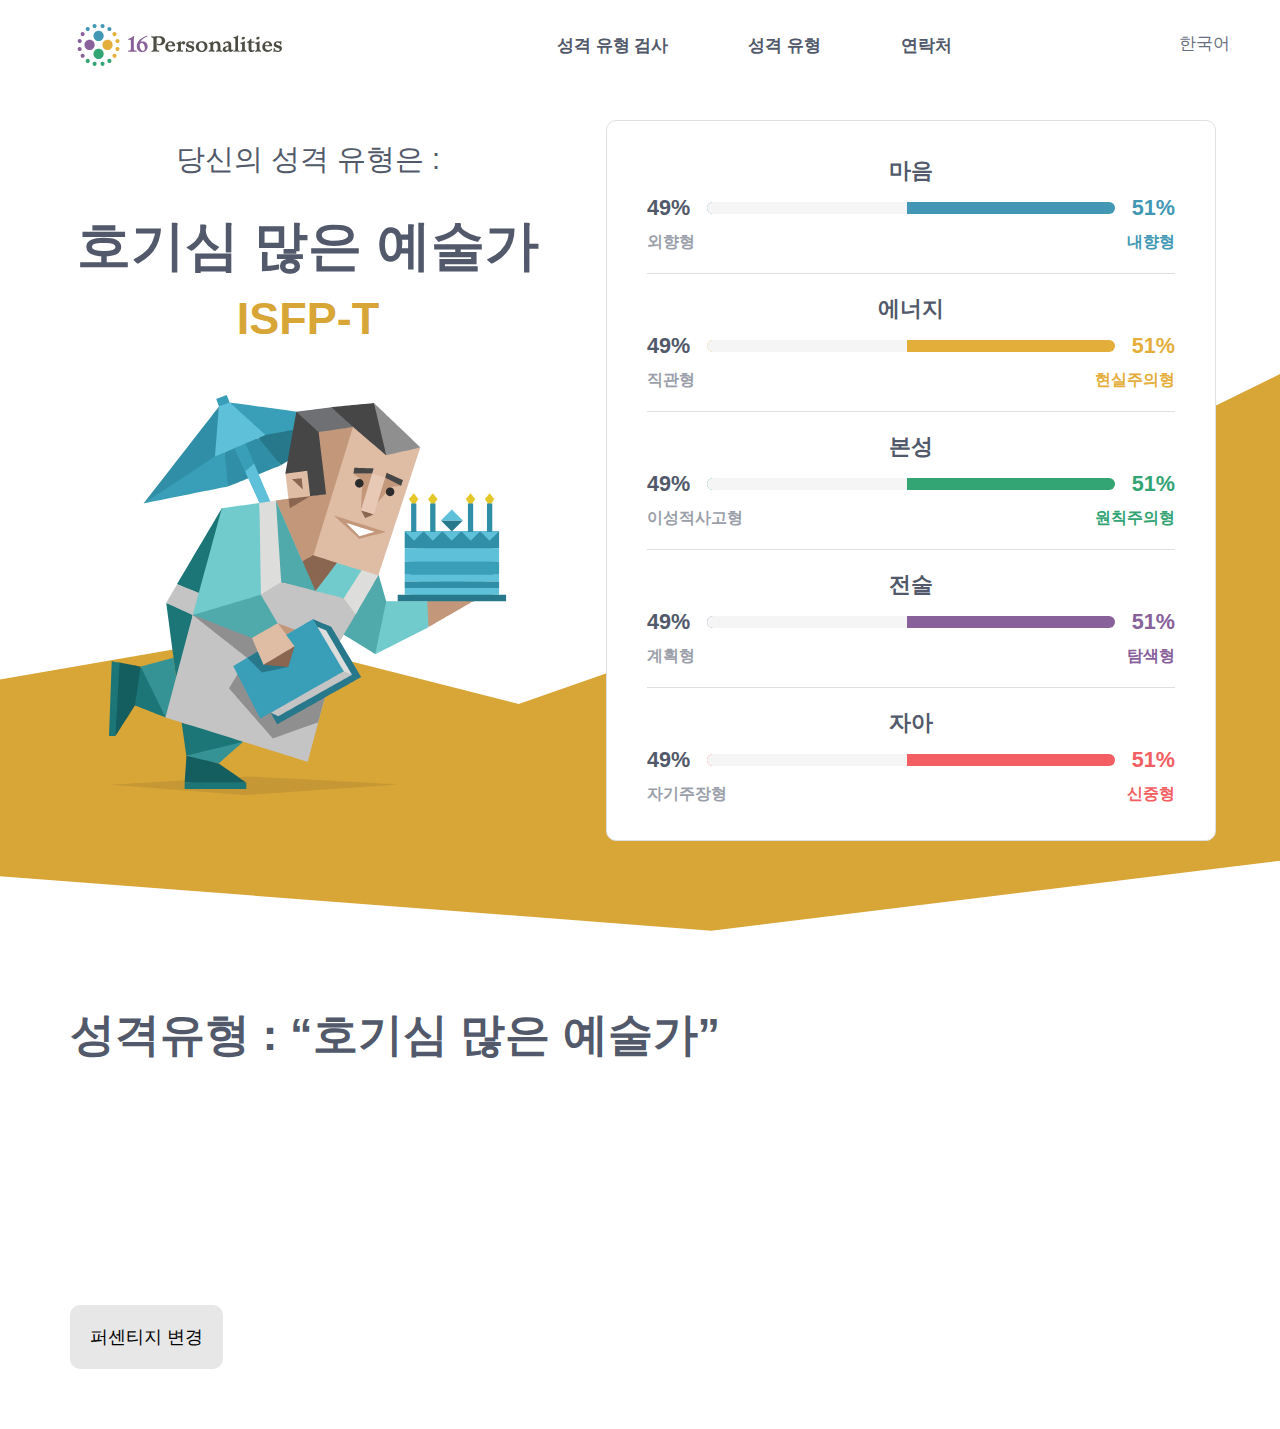
==== commit 2e8f9f0b: "Add files via upload" ====
--- a/mbti/index.html
+++ b/mbti/index.html
@@ -226,37 +226,19 @@
          
                                                             <br> <br> <br> <br> <br>
         
-<style>button{font-size:50%}</style>
-<button id="mbtitype">성격 유형 변경</button>
-<button id="mbtialpha">알파벳 변경</button>
-<button id="mbticolor">색깔 변경</button>
+    <style>
+        button{
+            font-size:40%;
+            padding:20px;
+            border-radius:10px;
+            border:1px;
+            background-color:#e7e7e7;
+            cursor:pointer
+        }
+    </style>
 <button id="mbtirate">퍼센티지 변경</button>
-<button id="mbtiimage">그림 변경</button>
 
 <script>
-    $('#mbtitype').click(function(){
-        var result=prompt("입력 : ");
-        $('.type-name').text(result);
-        $('title').text('성격유형 : “'+result+'” | 16Personalities');
-    });
-
-    $('#mbtialpha').click(function(){
-        var result=prompt("입력 : ");
-        $('.type-code').text(result);
-    });
-
-    $('#mbticolor').click(function(){
-        var result=prompt("입력(blue/yellow/green/purple 또는 첫 알파벳) : ");
-        switch(result){
-            case "blue": case "b": result="#4298B4"; break;
-            case "yellow": case "y": result="#E4AE3A"; break;
-            case "green": case "g": result="#33A474"; break;
-            case "purple": case "p": result="#88619A"; break;
-            default: return 0;
-        }
-        $('.type-code').css("color", result);
-        $('polygon').css("fill", result);
-    });
 
     $('#mbtirate').click(function(){
         var result=prompt("외향형 입력 : (0~49, 51~100의 자연수만)");
@@ -270,6 +252,7 @@
             $('.a1').css('color','#4298B4');
             $('.b1.percentage').css('color','#51596A');
             $('.b1.title').css('color','#9B9FAA');
+            var alp1='e'
         }
         if (result<50){
             if ($('#EP').hasClass('left-fill')){
@@ -279,6 +262,7 @@
             $('.b1').css('color','#4298B4');
             $('.a1.percentage').css('color','#51596A');
             $('.a1.title').css('color','#9B9FAA');
+            var alp1='i'
         }
         $('#EC').css("width",result+"%")
         $('.a1.percentage').text(result+"%");
@@ -296,6 +280,7 @@
             $('.a2').css('color','#E4AE34');
             $('.b2.percentage').css('color','#51596A');
             $('.b2.title').css('color','#9B9FAA');
+            var alp2='n'
         }
         if (result<50){
             if ($('#NP').hasClass('left-fill')){
@@ -305,6 +290,7 @@
             $('.b2').css('color','#E4AE34');
             $('.a2.percentage').css('color','#51596A');
             $('.a2.title').css('color','#9B9FAA');
+            var alp2='s'
         }
         $('#NC').css("width",result+"%")
         $('.a2.percentage').text(result+"%");
@@ -322,6 +308,7 @@
             $('.a3').css('color','#33A474');
             $('.b3.percentage').css('color','#51596A');
             $('.b3.title').css('color','#9B9FAA');
+            var alp3='t'
         }
         if (result<50){
             if ($('#TP').hasClass('left-fill')){
@@ -331,6 +318,7 @@
             $('.b3').css('color','#33A474');
             $('.a3.percentage').css('color','#51596A');
             $('.a3.title').css('color','#9B9FAA');
+            var alp3='f'
         }
         $('#TC').css("width",result+"%")
         $('.a3.percentage').text(result+"%");
@@ -348,6 +336,7 @@
             $('.a4').css('color','#88619A');
             $('.b4.percentage').css('color','#51596A');
             $('.b4.title').css('color','#9B9FAA');
+            var alp4='j'
         }
         if (result<50){
             if ($('#JP').hasClass('left-fill')){
@@ -357,6 +346,7 @@
             $('.b4').css('color','#88619A');
             $('.a4.percentage').css('color','#51596A');
             $('.a4.title').css('color','#9B9FAA');
+            var alp4='p'
         }
         $('#JC').css("width",result+"%")
         $('.a4.percentage').text(result+"%");
@@ -374,6 +364,7 @@
             $('.a5').css('color','#F25E62');
             $('.b5.percentage').css('color','#51596A');
             $('.b5.title').css('color','#9B9FAA');
+            var alp5='a'
         }
         if (result<50){
             if ($('#AP').hasClass('left-fill')){
@@ -383,22 +374,49 @@
             $('.b5').css('color','#F25E62');
             $('.a5.percentage').css('color','#51596A');
             $('.a5.title').css('color','#9B9FAA');
+            var alp5='t'
         }
         $('#AC').css("width",result+"%")
         $('.a5.percentage').text(result+"%");
         $('.b5.percentage').text((100-result)+"%");
+
+        var mbti1=alp1+alp2+alp3+alp4;
+        var mbti2=mbti1+'-'+alp5
+
+        var blue="#4298B4"
+        var yellow="#E4AE3A"
+        var green="#33A474"
+        var purple="#88619A"
+
+        switch(mbti1){
+            case 'intj': var mbti3="용의주도한 전략가"; var color=purple; break;
+            case 'intp': var mbti3="논리적인 사색가"; var color=purple; break;
+            case 'entj': var mbti3="대담한 통솔자"; var color=purple; break;
+            case 'entp': var mbti3="뜨거운 논쟁을 즐기는 변론가"; var color=purple; break;
+            case 'infj': var mbti3="선의의 옹호자"; var color=green; break;
+            case 'infp': var mbti3="열정적인 중재자"; var color=green; break;
+            case 'enfj': var mbti3="정의로운 사회운동가"; var color=green; break;
+            case 'enfp': var mbti3="재기발랄한 활동가"; var color=green; break;
+            case 'istj': var mbti3="청렴결백한 논리주의자"; var color=blue; break;
+            case 'isfj': var mbti3="용감한 수호자"; var color=blue; break;
+            case 'estj': var mbti3="엄격한 관리자"; var color=blue; break;
+            case 'esfj': var mbti3="사교적인 외교관"; var color=blue; break;
+            case 'istp': var mbti3="만능 재주꾼"; var color=yellow; break;
+            case 'isfp': var mbti3="호기심 많은 예술가"; var color=yellow; break;
+            case 'estp': var mbti3="모험을 즐기는 사업가"; var color=yellow; break;
+            case 'esfp': var mbti3="자유로운 영혼의 연예인"; var color=yellow; break;
+        }
         
+        $('.type-name').text(mbti3);
+        $('title').text('성격유형 : “'+mbti3+'”('+mbti1+') | 16Personalities');
+        $('.type-code').text(mbti2);
+        $('.image').css("display",'none');
+        $('.'+mbti1).css("display","inline");
+        $('.type-code').css("color", color);
+        $('polygon').css("fill", color);
         
     });
 
-        $('#mbtiimage').click(function(){
-        var result=prompt("알파벳 입력(소문자) : ");
-        var li=new Array("intj","intp","entj","entp","infj","infp","enfj","enfp","istj","isfj","estj","esfj","istp","isfp","estp","esfp")
-        if (li.indexOf(result)==-1) return 0;
-        $('.image').css("display",'none');
-        $('.'+result).css("display","inline");
-
-    });
 
 </script>
 
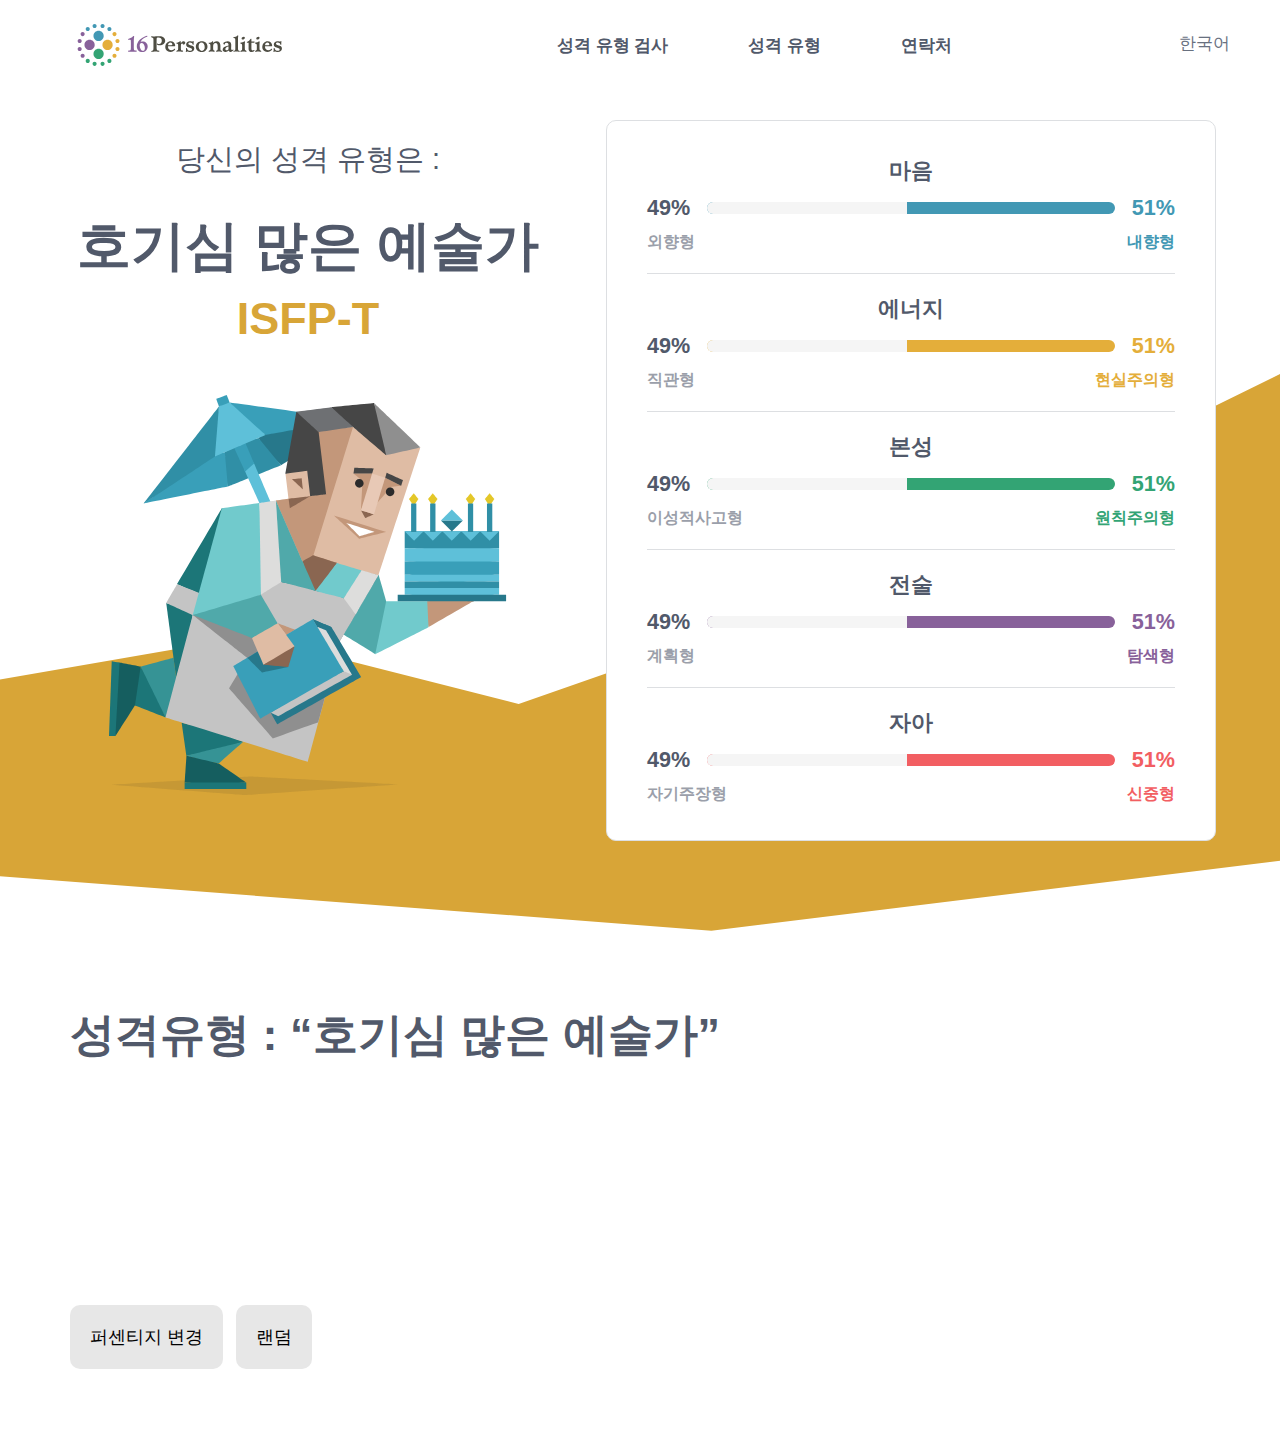
==== commit c7047855: "Update index.html" ====
--- a/mbti/index.html
+++ b/mbti/index.html
@@ -237,11 +237,13 @@
         }
     </style>
 <button id="mbtirate">퍼센티지 변경</button>
+<button id="mbtirandom">랜덤</button>
+
 
 <script>
 
     $('#mbtirate').click(function(){
-        var result=prompt("외향형 입력 : (0~49, 51~100의 자연수만)");
+        var result=prompt("외향형(E) 입력 : (0~49, 51~100의 자연수만)");
         result=result-result%1
         if (result==50 || result<0 || result>100) return 0;
         if (result>50){
@@ -269,7 +271,7 @@
         $('.b1.percentage').text((100-result)+"%");
 
 
-        var result=prompt("직관형 입력 : (0~49, 51~100의 자연수만)");
+        var result=prompt("직관형(N) 입력 : (0~49, 51~100의 자연수만)");
         result=result-result%1
         if (result==50 || result<0 || result>100) return 0;
         if (result>50){
@@ -297,7 +299,7 @@
         $('.b2.percentage').text((100-result)+"%");
 
 
-        var result=prompt("이성적사고형 입력 : (0~49, 51~100의 자연수만)");
+        var result=prompt("이성적사고형(T) 입력 : (0~49, 51~100의 자연수만)");
         result=result-result%1
         if (result==50 || result<0 || result>100) return 0;
         if (result>50){
@@ -325,7 +327,7 @@
         $('.b3.percentage').text((100-result)+"%");
 
 
-        var result=prompt("계획형 입력 : (0~49, 51~100의 자연수만)");
+        var result=prompt("계획형(J) 입력 : (0~49, 51~100의 자연수만)");
         result=result-result%1
         if (result==50 || result<0 || result>100) return 0;
         if (result>50){
@@ -353,7 +355,7 @@
         $('.b4.percentage').text((100-result)+"%");
 
 
-        var result=prompt("자기주장형 입력 : (0~49, 51~100의 자연수만)");
+        var result=prompt("자기주장형(A) 입력 : (0~49, 51~100의 자연수만)");
         result=result-result%1
         if (result==50 || result<0 || result>100) return 0;
         if (result>50){
@@ -417,6 +419,178 @@
         
     });
 
+    $('#mbtirandom').click(function(){
+        var result=Math.floor(Math.random() * 100);
+        if (result>=50) result++;
+        if (result>50){
+            if ($('#EP').hasClass('right-fill')){
+                $('#EP').removeClass('right-fill');
+                $('#EP').addClass('left-fill');
+            }
+            $('.a1').css('color','#4298B4');
+            $('.b1.percentage').css('color','#51596A');
+            $('.b1.title').css('color','#9B9FAA');
+            var alp1='e'
+        }
+        if (result<50){
+            if ($('#EP').hasClass('left-fill')){
+                $('#EP').removeClass('left-fill');
+                $('#EP').addClass('right-fill');
+            }
+            $('.b1').css('color','#4298B4');
+            $('.a1.percentage').css('color','#51596A');
+            $('.a1.title').css('color','#9B9FAA');
+            var alp1='i'
+        }
+        $('#EC').css("width",result+"%")
+        $('.a1.percentage').text(result+"%");
+        $('.b1.percentage').text((100-result)+"%");
+
+
+        var result=Math.floor(Math.random() * 100);
+        if (result>=50) result++;
+        if (result>50){
+            if ($('#NP').hasClass('right-fill')){
+                $('#NP').removeClass('right-fill');
+                $('#NP').addClass('left-fill');
+            }
+            $('.a2').css('color','#E4AE34');
+            $('.b2.percentage').css('color','#51596A');
+            $('.b2.title').css('color','#9B9FAA');
+            var alp2='n'
+        }
+        if (result<50){
+            if ($('#NP').hasClass('left-fill')){
+                $('#NP').removeClass('left-fill');
+                $('#NP').addClass('right-fill');
+            }
+            $('.b2').css('color','#E4AE34');
+            $('.a2.percentage').css('color','#51596A');
+            $('.a2.title').css('color','#9B9FAA');
+            var alp2='s'
+        }
+        $('#NC').css("width",result+"%")
+        $('.a2.percentage').text(result+"%");
+        $('.b2.percentage').text((100-result)+"%");
+
+
+        var result=Math.floor(Math.random() * 100);
+        if (result>=50) result++;
+        if (result>50){
+            if ($('#TP').hasClass('right-fill')){
+                $('#TP').removeClass('right-fill');
+                $('#TP').addClass('left-fill');
+            }
+            $('.a3').css('color','#33A474');
+            $('.b3.percentage').css('color','#51596A');
+            $('.b3.title').css('color','#9B9FAA');
+            var alp3='t'
+        }
+        if (result<50){
+            if ($('#TP').hasClass('left-fill')){
+                $('#TP').removeClass('left-fill');
+                $('#TP').addClass('right-fill');
+            }
+            $('.b3').css('color','#33A474');
+            $('.a3.percentage').css('color','#51596A');
+            $('.a3.title').css('color','#9B9FAA');
+            var alp3='f'
+        }
+        $('#TC').css("width",result+"%")
+        $('.a3.percentage').text(result+"%");
+        $('.b3.percentage').text((100-result)+"%");
+
+
+        var result=Math.floor(Math.random() * 100);
+        if (result>=50) result++;
+        if (result>50){
+            if ($('#JP').hasClass('right-fill')){
+                $('#JP').removeClass('right-fill');
+                $('#JP').addClass('left-fill');
+            }
+            $('.a4').css('color','#88619A');
+            $('.b4.percentage').css('color','#51596A');
+            $('.b4.title').css('color','#9B9FAA');
+            var alp4='j'
+        }
+        if (result<50){
+            if ($('#JP').hasClass('left-fill')){
+                $('#JP').removeClass('left-fill');
+                $('#JP').addClass('right-fill');
+            }
+            $('.b4').css('color','#88619A');
+            $('.a4.percentage').css('color','#51596A');
+            $('.a4.title').css('color','#9B9FAA');
+            var alp4='p'
+        }
+        $('#JC').css("width",result+"%")
+        $('.a4.percentage').text(result+"%");
+        $('.b4.percentage').text((100-result)+"%");
+
+
+        var result=Math.floor(Math.random() * 100);
+        if (result>=50) result++;
+        if (result>50){
+            if ($('#AP').hasClass('right-fill')){
+                $('#AP').removeClass('right-fill');
+                $('#AP').addClass('left-fill');
+            }
+            $('.a5').css('color','#F25E62');
+            $('.b5.percentage').css('color','#51596A');
+            $('.b5.title').css('color','#9B9FAA');
+            var alp5='a'
+        }
+        if (result<50){
+            if ($('#AP').hasClass('left-fill')){
+                $('#AP').removeClass('left-fill');
+                $('#AP').addClass('right-fill');
+            }
+            $('.b5').css('color','#F25E62');
+            $('.a5.percentage').css('color','#51596A');
+            $('.a5.title').css('color','#9B9FAA');
+            var alp5='t'
+        }
+        $('#AC').css("width",result+"%")
+        $('.a5.percentage').text(result+"%");
+        $('.b5.percentage').text((100-result)+"%");
+
+        var mbti1=alp1+alp2+alp3+alp4;
+        var mbti2=mbti1+'-'+alp5
+
+        var blue="#4298B4"
+        var yellow="#E4AE3A"
+        var green="#33A474"
+        var purple="#88619A"
+
+        switch(mbti1){
+            case 'intj': var mbti3="용의주도한 전략가"; var color=purple; break;
+            case 'intp': var mbti3="논리적인 사색가"; var color=purple; break;
+            case 'entj': var mbti3="대담한 통솔자"; var color=purple; break;
+            case 'entp': var mbti3="뜨거운 논쟁을 즐기는 변론가"; var color=purple; break;
+            case 'infj': var mbti3="선의의 옹호자"; var color=green; break;
+            case 'infp': var mbti3="열정적인 중재자"; var color=green; break;
+            case 'enfj': var mbti3="정의로운 사회운동가"; var color=green; break;
+            case 'enfp': var mbti3="재기발랄한 활동가"; var color=green; break;
+            case 'istj': var mbti3="청렴결백한 논리주의자"; var color=blue; break;
+            case 'isfj': var mbti3="용감한 수호자"; var color=blue; break;
+            case 'estj': var mbti3="엄격한 관리자"; var color=blue; break;
+            case 'esfj': var mbti3="사교적인 외교관"; var color=blue; break;
+            case 'istp': var mbti3="만능 재주꾼"; var color=yellow; break;
+            case 'isfp': var mbti3="호기심 많은 예술가"; var color=yellow; break;
+            case 'estp': var mbti3="모험을 즐기는 사업가"; var color=yellow; break;
+            case 'esfp': var mbti3="자유로운 영혼의 연예인"; var color=yellow; break;
+        }
+        
+        $('.type-name').text(mbti3);
+        $('title').text('성격유형 : “'+mbti3+'”('+mbti1+') | 16Personalities');
+        $('.type-code').text(mbti2);
+        $('.image').css("display",'none');
+        $('.'+mbti1).css("display","inline");
+        $('.type-code').css("color", color);
+        $('polygon').css("fill", color);
+        
+    });
+
 
 </script>
 
